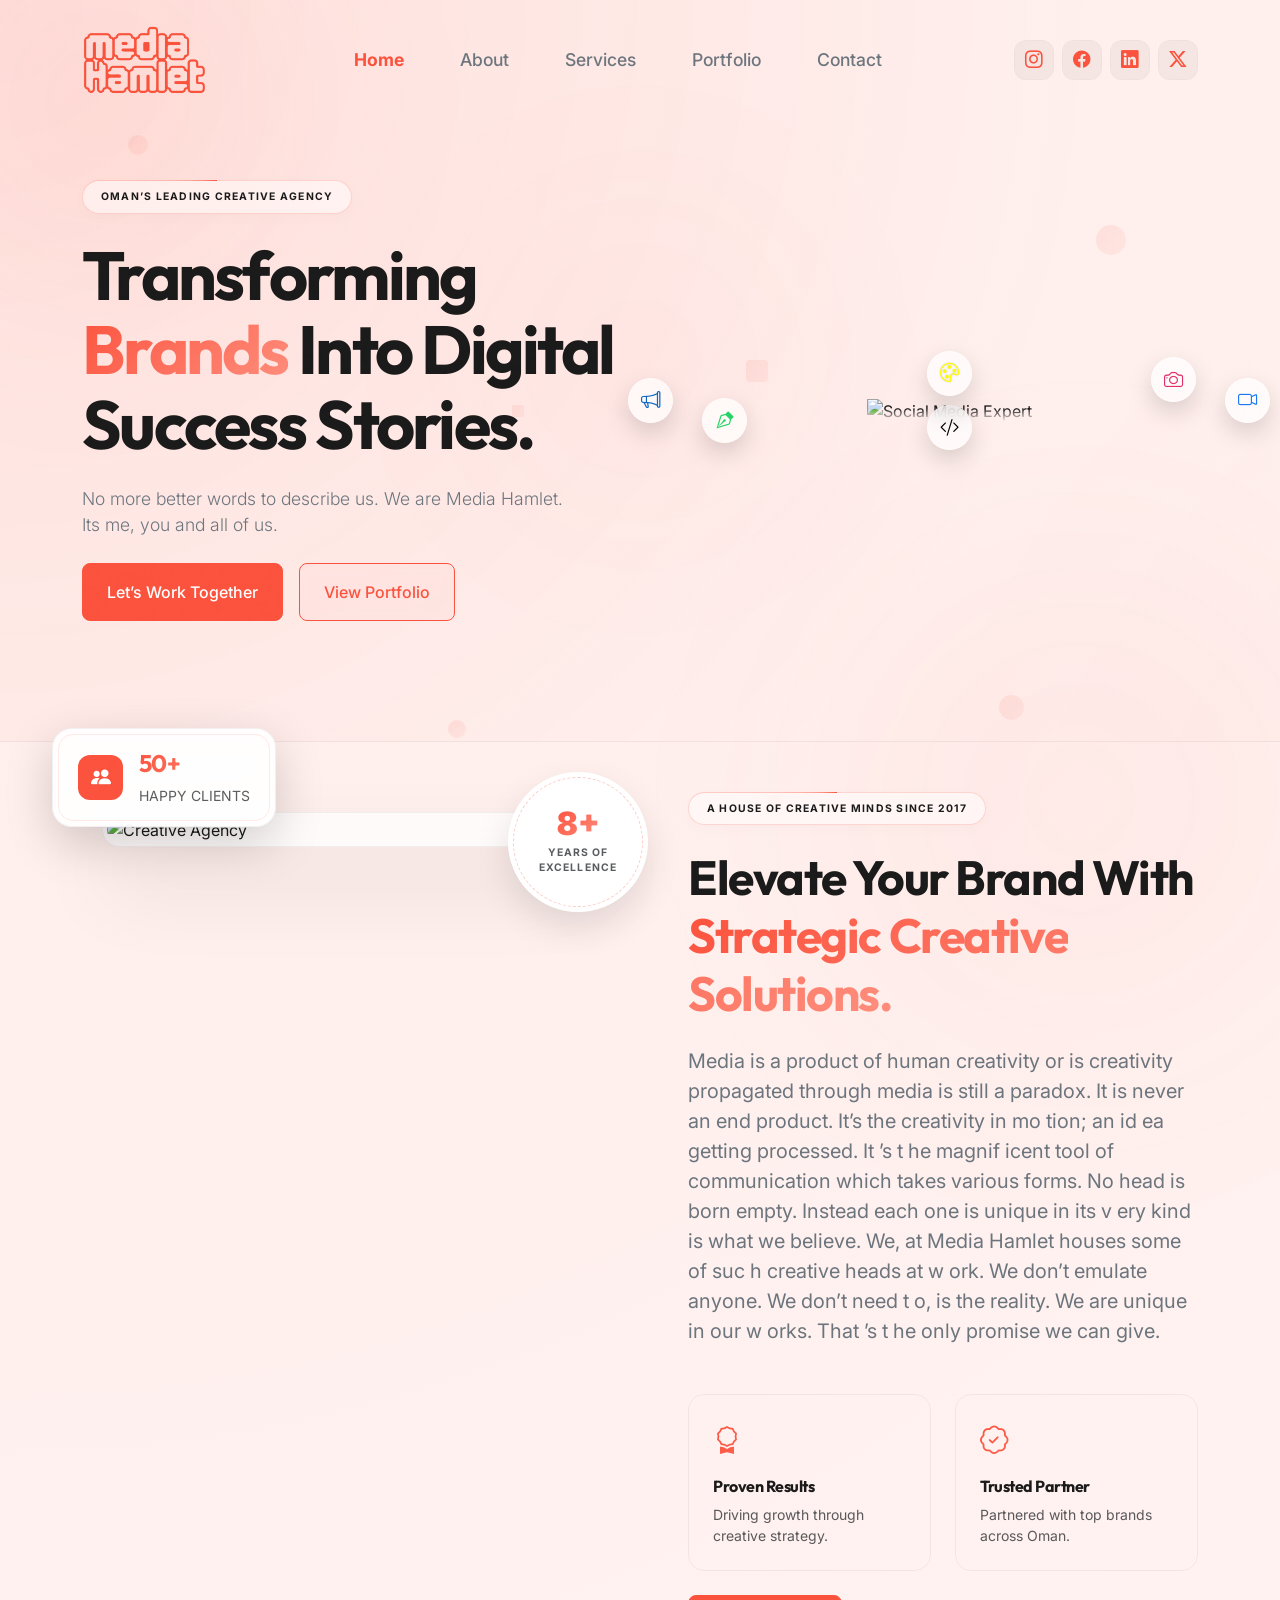
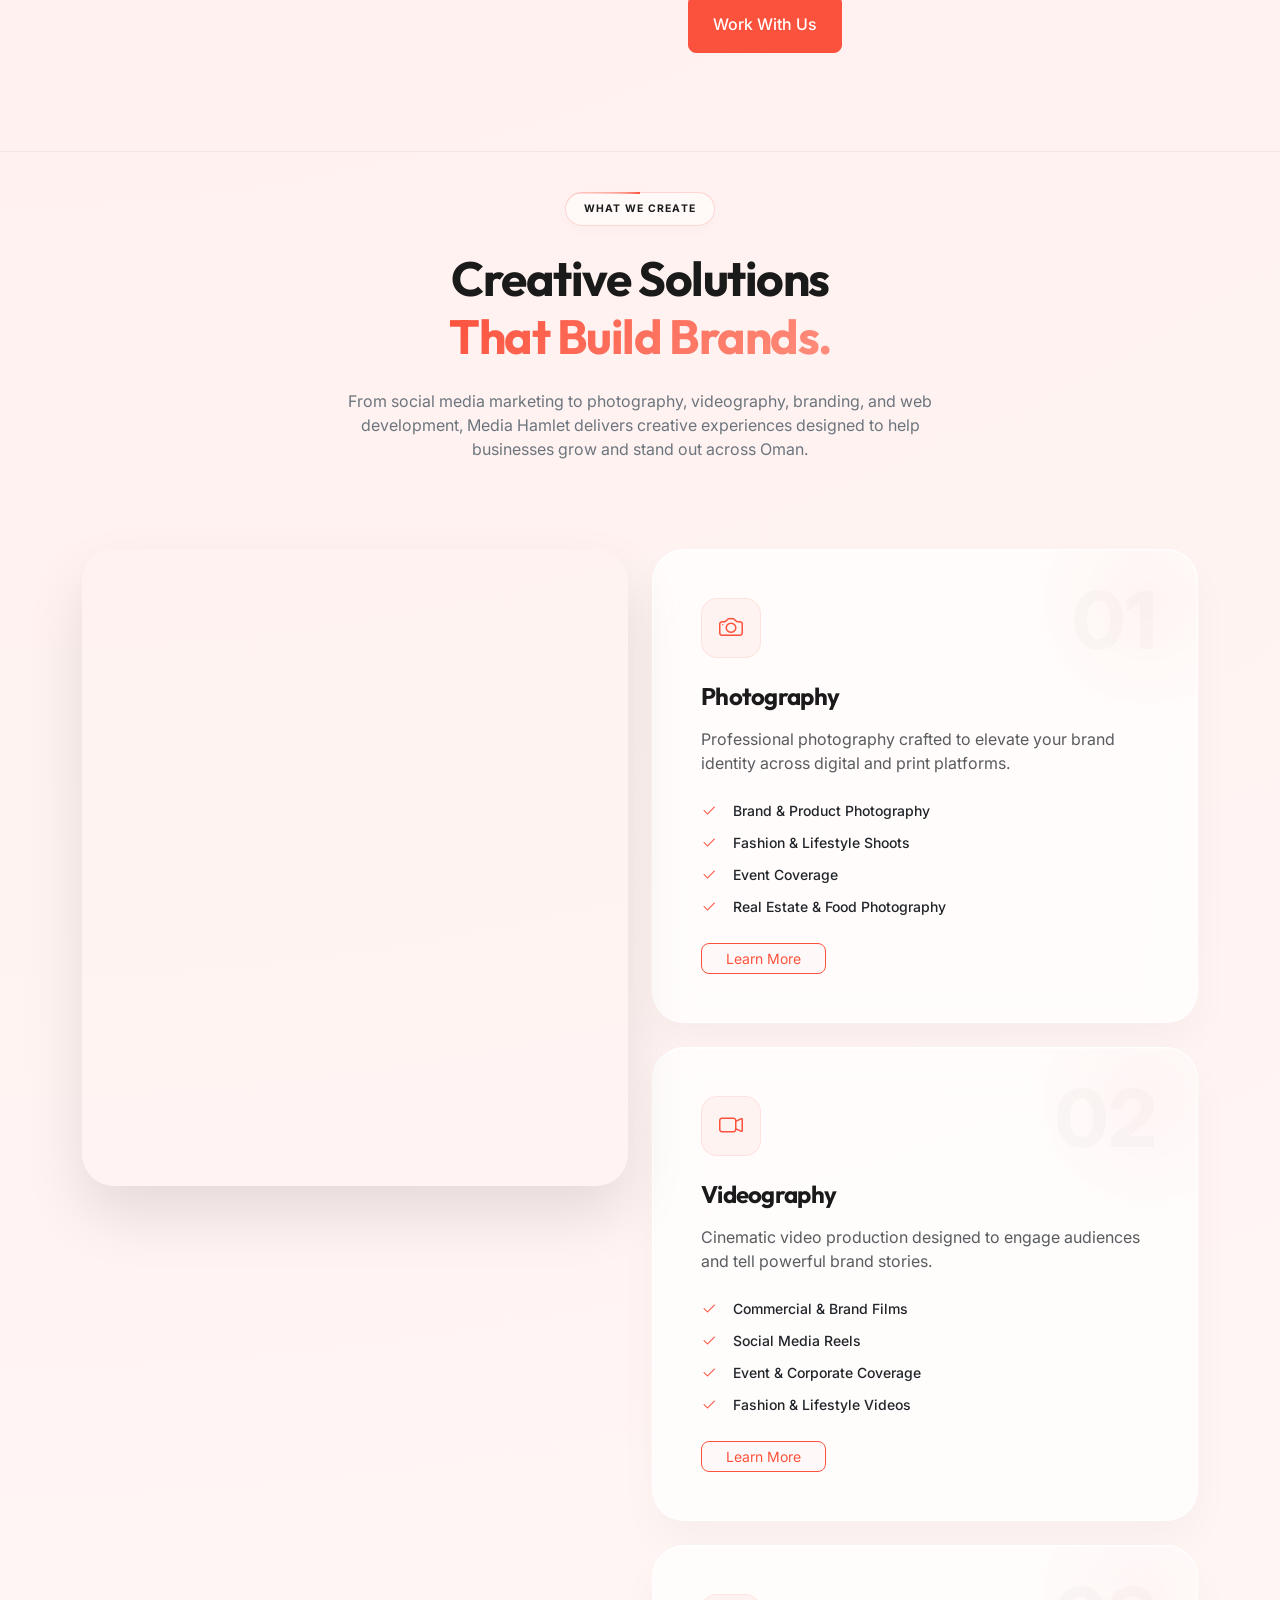
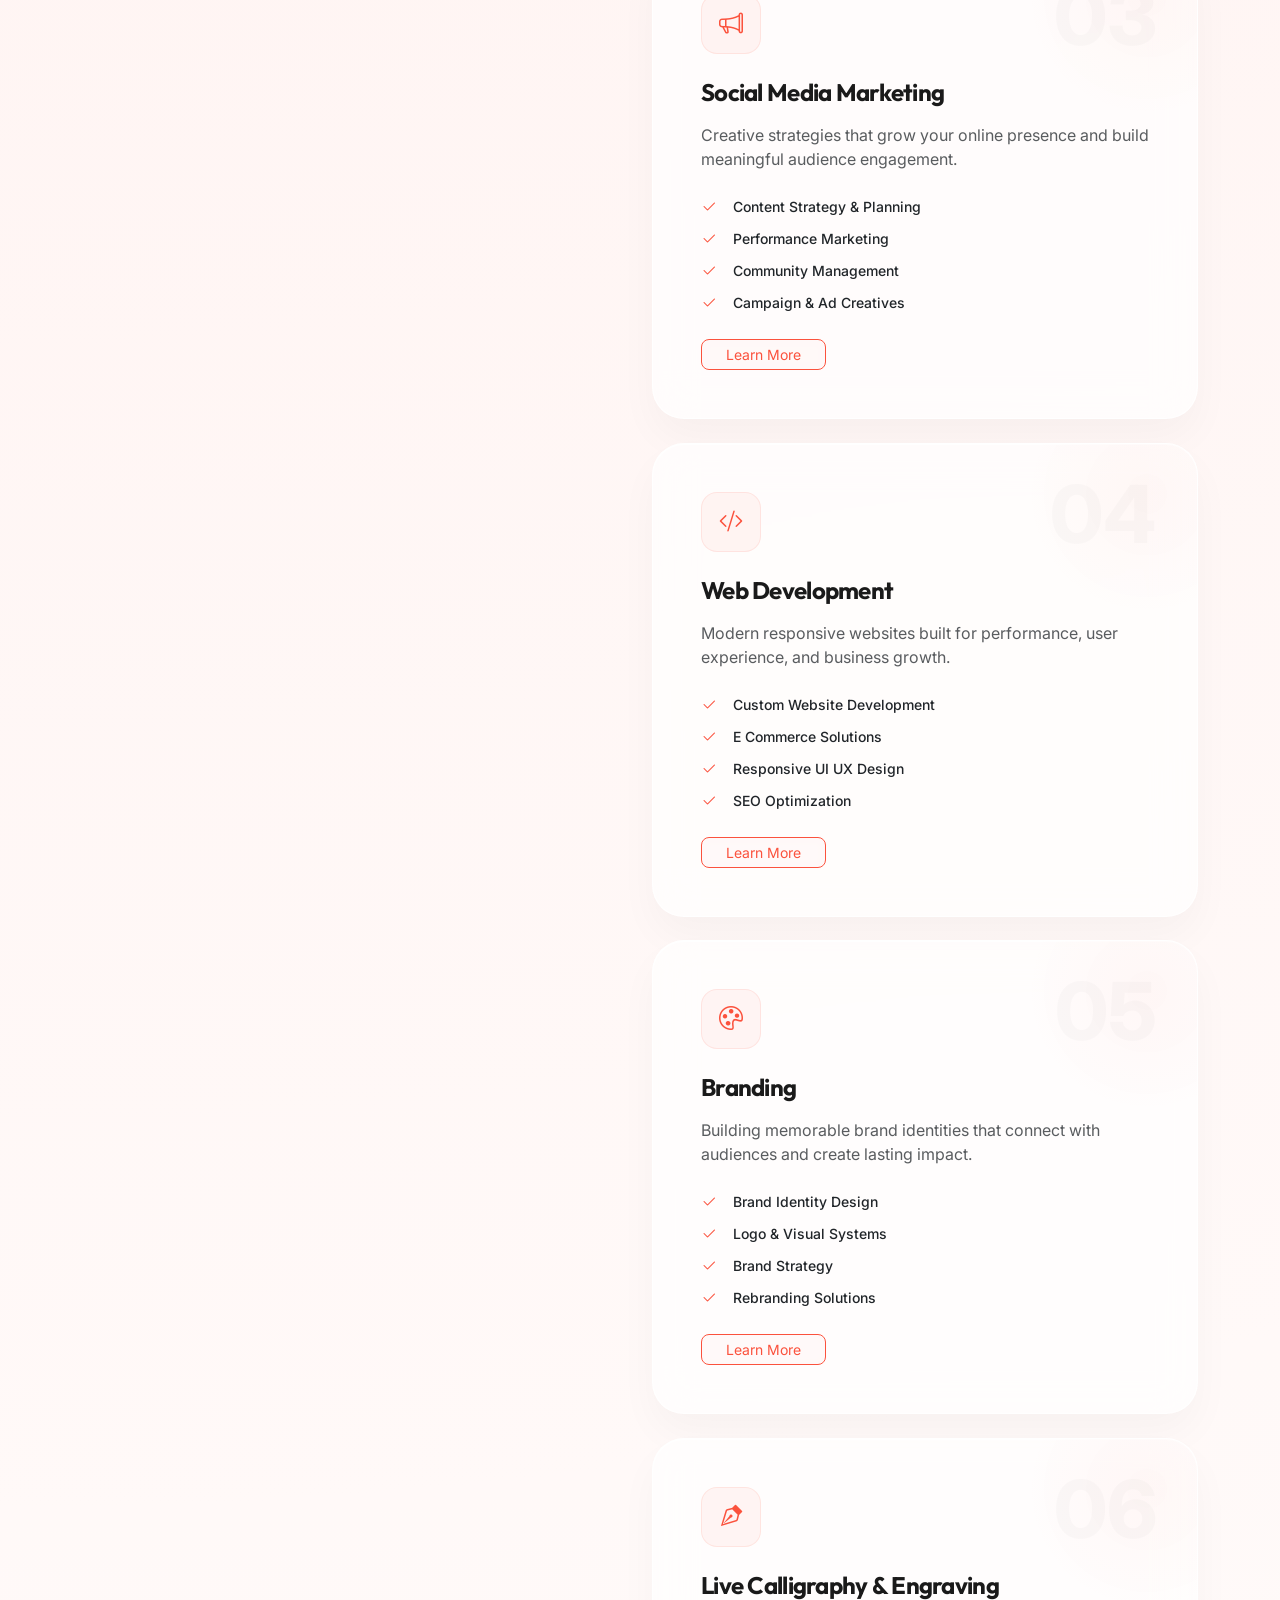
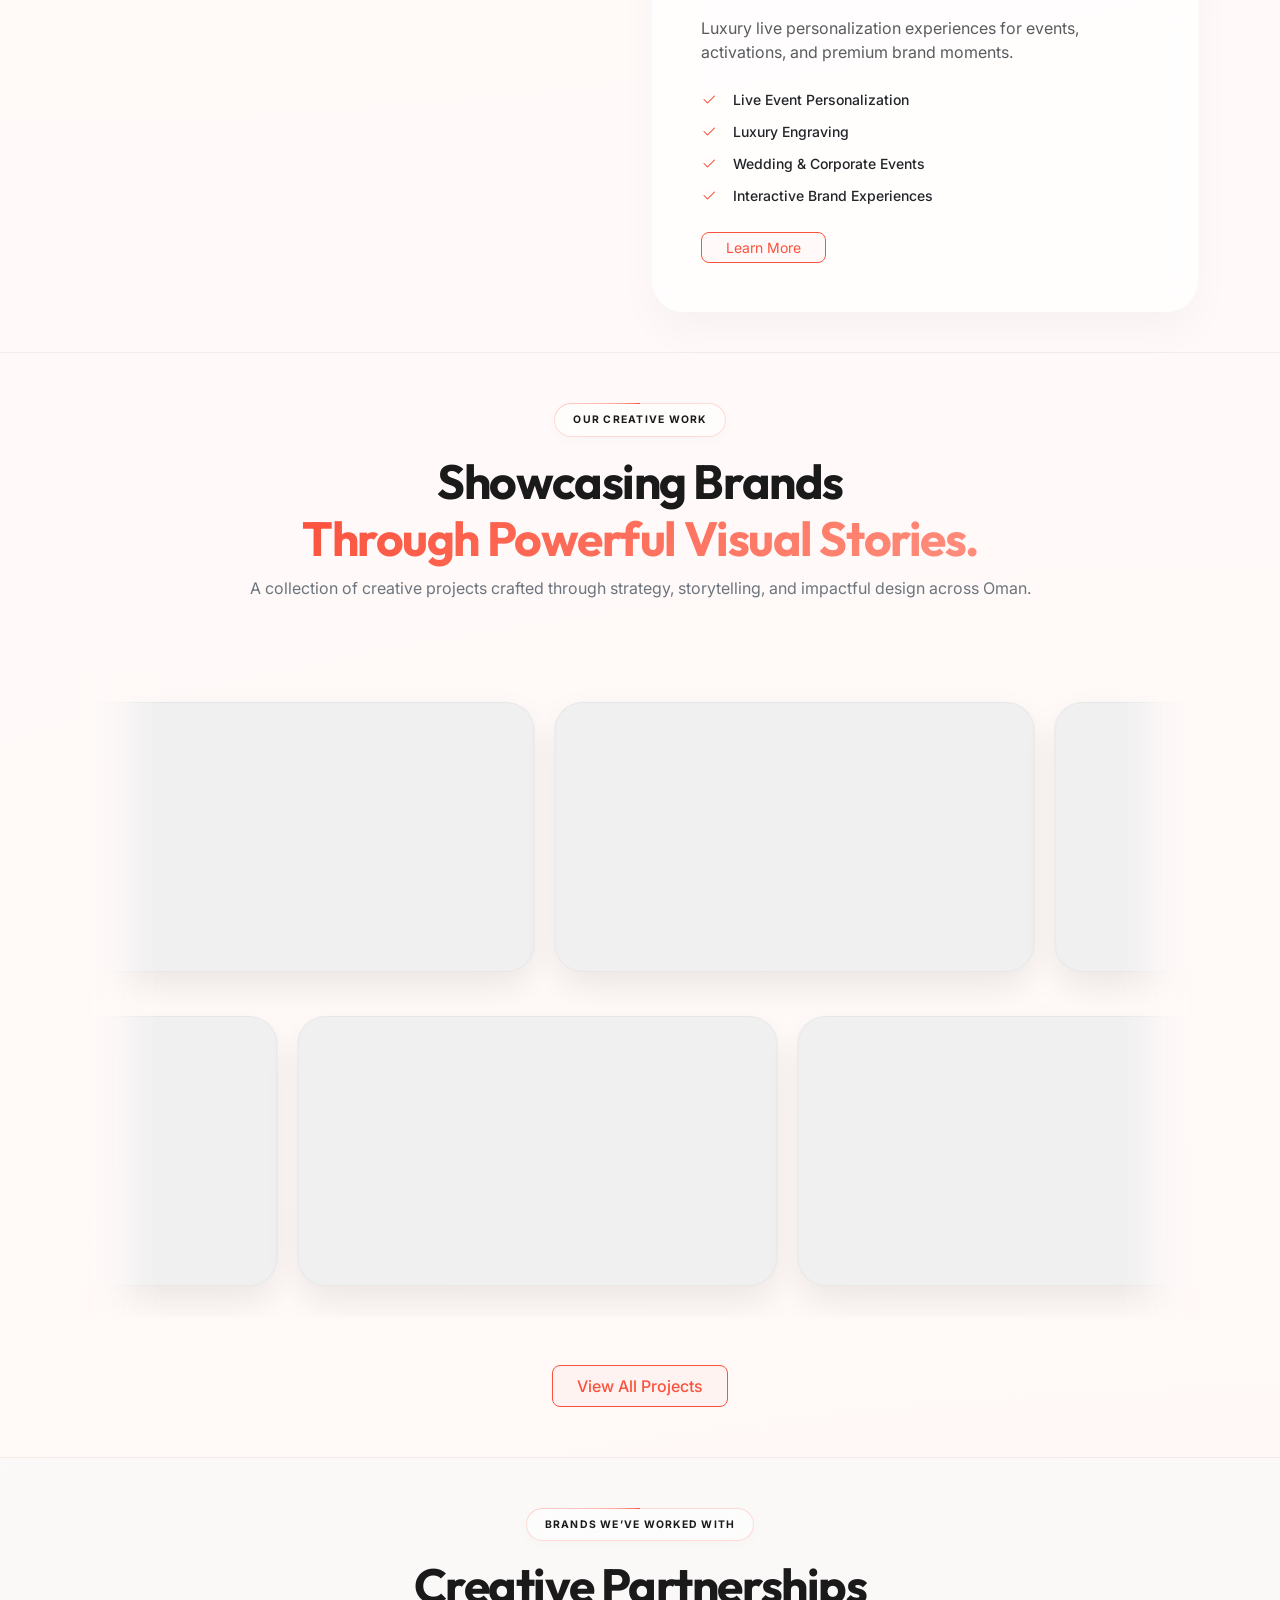
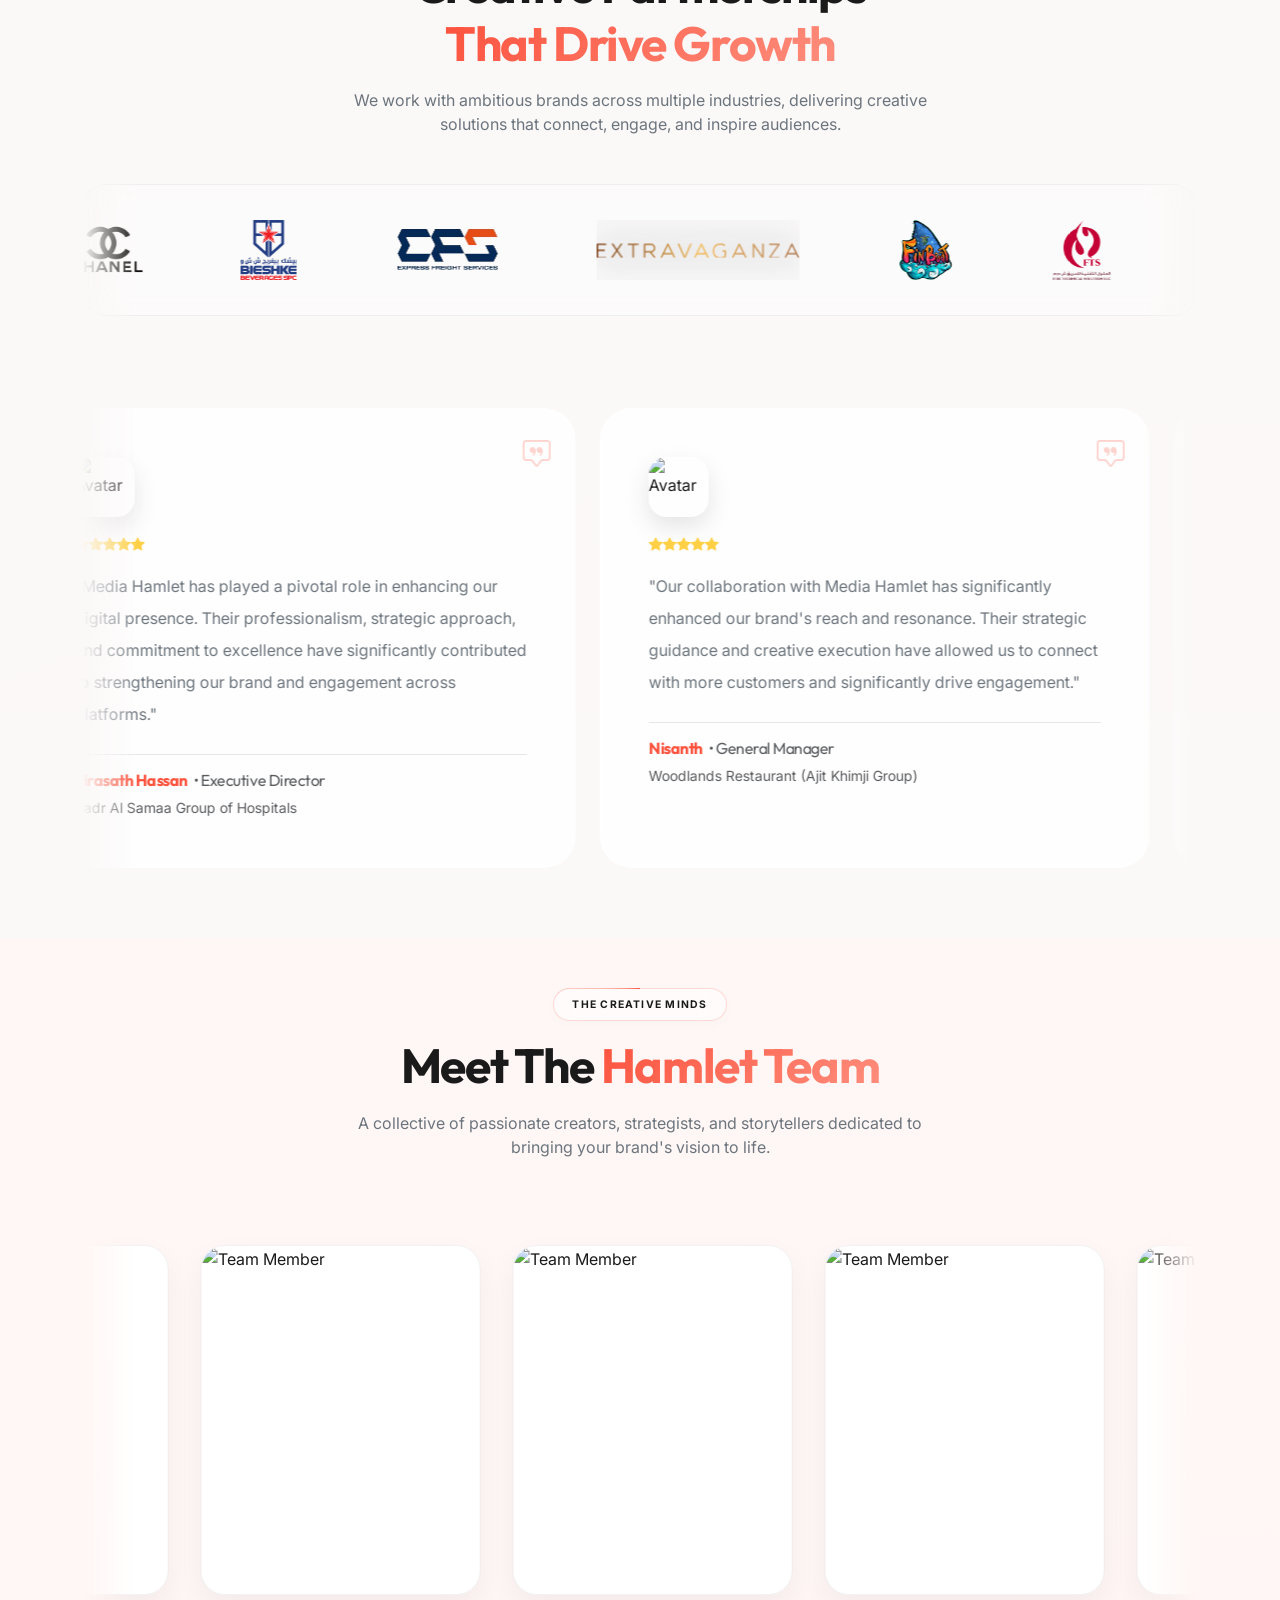
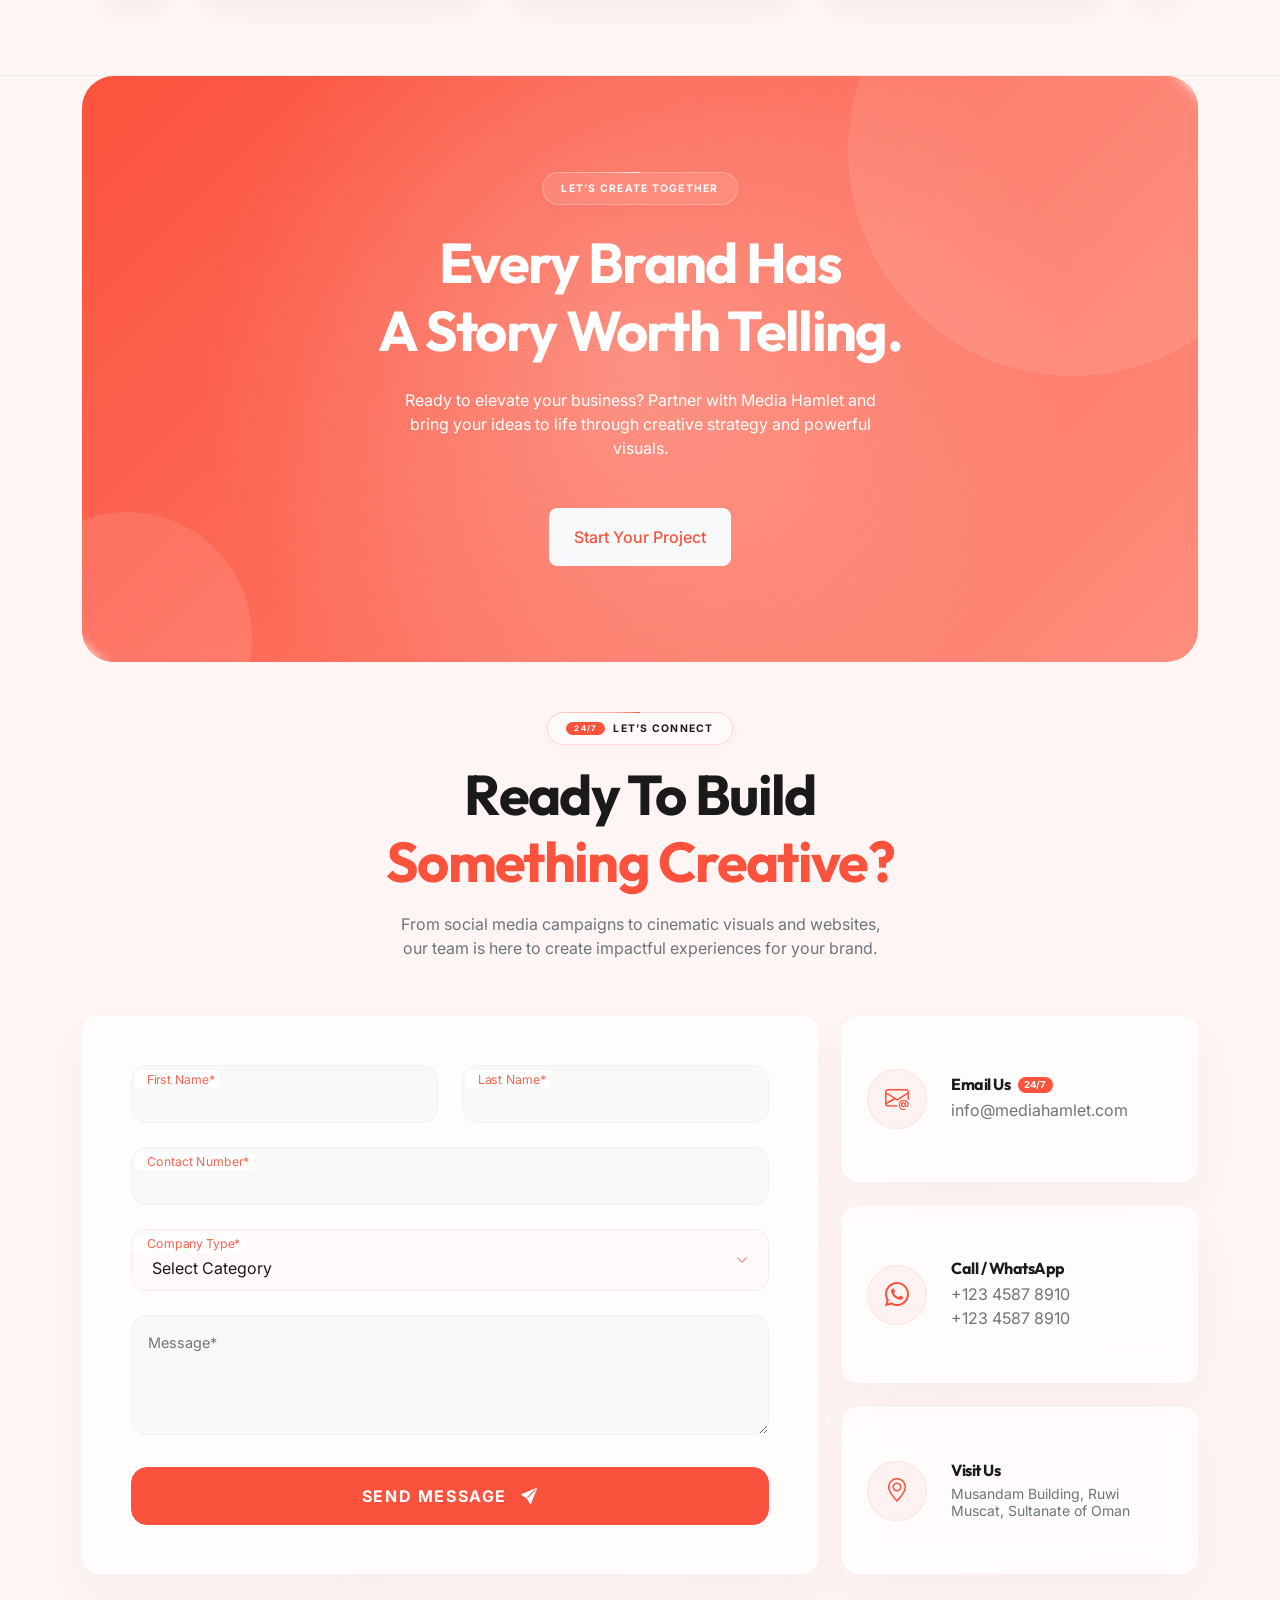
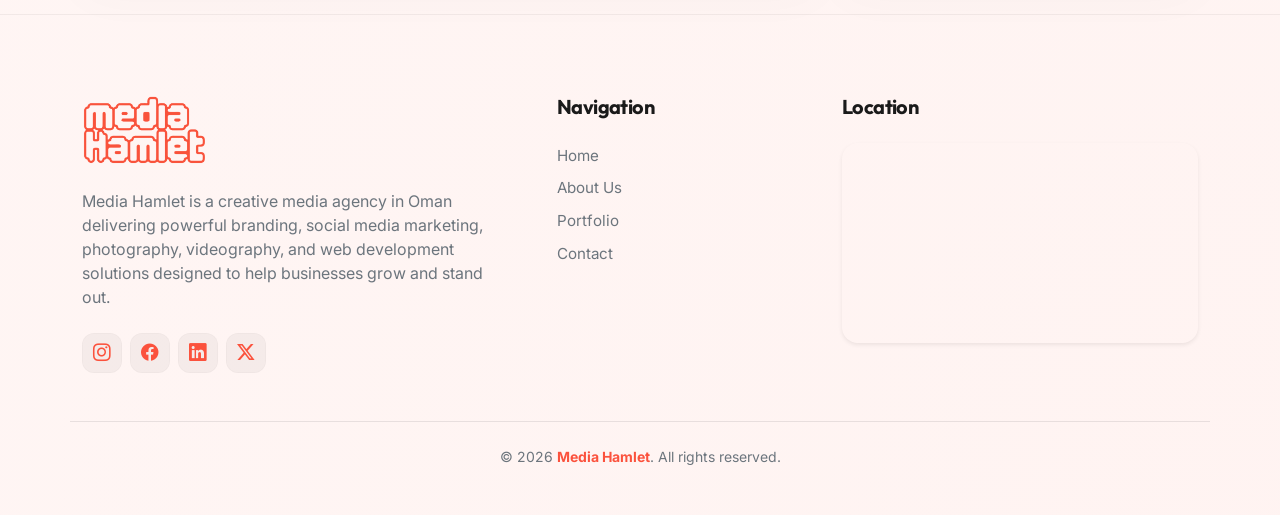
==== index.html @ 7910be94 "brand logos added" ====
<!DOCTYPE html>
<html lang="en">

<head>
    <meta charset="UTF-8">
    <meta name="viewport" content="width=device-width, initial-scale=1.0">
    <meta name="description"
        content="Media Hamlet - Oman's leading social media power house. We specialize in crafting unique social media presence for brands.">
    <title>Media Hamlet - Oman's Social Media Power House</title>

    <!-- Google Fonts -->
    <link rel="preconnect" href="https://fonts.googleapis.com">
    <link rel="preconnect" href="https://fonts.gstatic.com" crossorigin>
    <link rel="preload" href="https://fonts.googleapis.com/css2?family=Inter:wght@300;400;500;600;700&display=swap"
        as="style">
    <link rel="preload" href="https://fonts.googleapis.com/css2?family=Outfit:wght@300;400;500;600;700;800&display=swap"
        as="style">
    <link href="https://fonts.googleapis.com/css2?family=Inter:wght@300;400;500;600;700&display=swap" rel="stylesheet">
    <link href="https://fonts.googleapis.com/css2?family=Outfit:wght@300;400;500;600;700;800&display=swap"
        rel="stylesheet">

    <!-- Bootstrap CSS -->
    <link href="https://cdn.jsdelivr.net/npm/bootstrap@5.3.2/dist/css/bootstrap.min.css" rel="stylesheet">

    <!-- Bootstrap Icons -->
    <link rel="stylesheet" href="https://cdn.jsdelivr.net/npm/bootstrap-icons@1.11.1/font/bootstrap-icons.css">

    <!-- AOS Animation CSS -->
    <link href="https://unpkg.com/aos@2.3.1/dist/aos.css" rel="stylesheet">

    <!-- Custom CSS -->
    <link rel="stylesheet" href="style.css">
</head>

<body>

    <!-- Preloader -->
    <div id="loader-wrapper">
        <div class="loader-bg-elements">
            <div class="bg-shape shape-1"></div>
            <div class="bg-shape shape-2"></div>
            <div class="bg-shape shape-3"></div>
            <div class="bg-shape shape-4"></div>
        </div>
        <div class="loader-content">
            <div class="loader-logo">
                <img src="asstes/brand_logo.png" alt="Media Hamlet">
            </div>
        </div>
    </div>

    <!-- Ambient Background Glows -->
    <div class="ambient-glow glow-1"></div>
    <div class="ambient-glow glow-2"></div>
    <div class="ambient-glow glow-3"></div>
    <div class="noise-overlay"></div>

    <!-- Global Decorative Elements -->
    <div class="global-bg-elements">
        <div class="bg-shape shape-1"></div>
        <div class="bg-shape shape-2"></div>
        <div class="bg-shape shape-3"></div>
        <div class="bg-shape shape-4"></div>
        <div class="bg-shape shape-5"></div>
        <div class="bg-shape shape-6"></div>
        <div class="bg-shape shape-7"></div>
        <div class="bg-shape shape-8"></div>
    </div>

    <!-- Navigation -->
    <nav class="navbar navbar-expand-lg fixed-top custom-navbar">
        <div class="container">
            <a class="navbar-brand" href="#">
                <img src="asstes/brand_logo.png" alt="Media Hamlet Logo" class="brand-logo" id="main-logo">
            </a>
            <button class="navbar-toggler border-0 shadow-none" type="button" data-bs-toggle="collapse"
                data-bs-target="#navbarNav">
                <div class="hamburger-icon">
                    <span></span>
                    <span></span>
                    <span></span>
                </div>
            </button>
            <div class="collapse navbar-collapse" id="navbarNav">
                <ul class="navbar-nav mx-auto">
                    <li class="nav-item"><a class="nav-link active" href="#home">Home</a></li>
                    <li class="nav-item"><a class="nav-link" href="#about">About</a></li>
                    <li class="nav-item"><a class="nav-link" href="#services">Services</a></li>
                    <li class="nav-item"><a class="nav-link" href="#portfolio">Portfolio</a></li>
                    <li class="nav-item"><a class="nav-link" href="#contact">Contact</a></li>
                </ul>
                <div class="nav-action d-flex align-items-center gap-3">
                    <div class="social-icons d-flex gap-2">
                        <a href="#" class="social-icon-link"><i class="bi bi-instagram"></i></a>
                        <a href="#" class="social-icon-link"><i class="bi bi-facebook"></i></a>
                        <a href="#" class="social-icon-link"><i class="bi bi-linkedin"></i></a>
                        <a href="#" class="social-icon-link"><i class="bi bi-twitter-x"></i></a>
                    </div>
                </div>
            </div>
        </div>
    </nav>

    <!-- Hero Section -->
    <section id="home" class="hero-section position-relative overflow-hidden">
        <div class="container">
            <div class="row align-items-center">
                <div class="col-lg-6 position-relative z-1" data-aos="fade-up" data-aos-duration="1000">
                    <div class="badge-custom mb-4 d-inline-block">
                        OMAN’S LEADING CREATIVE AGENCY
                    </div>
                    <h1 class="display-3 fw-bold mb-4 hero-title" data-aos="fade-up" data-aos-delay="100">
                        Transforming<br><span class="text-gradient">Brands</span> Into
                        Digital Success Stories.
                    </h1>
                    <p class="lead text-secondary mb-4 pe-lg-5 hero-text" data-aos="fade-up" data-aos-delay="200">
                        No more better words to describe us. We are Media Hamlet.
                        Its me, you and all of us.
                    <div class="d-flex flex-wrap gap-3" data-aos="fade-up" data-aos-delay="300">
                        <a href="#contact"
                            class="btn primary-btn rounded-3 px-4 py-3 fw-medium btn-hover-effect d-inline-flex align-items-center gap-2">
                            Let’s Work Together
                        </a>
                        <a href="#portfolio"
                            class="btn btn-outline rounded-3 px-4 py-3 fw-medium d-inline-flex align-items-center gap-2">
                            View Portfolio
                        </a>
                    </div>
                </div>
                <div class="col-lg-6 position-relative mt-5 mt-lg-0" data-aos="fade-left" data-aos-duration="1200"
                    data-aos-delay="200">
                    <div class="hero-graphic-container ms-lg-5">
                        <div class="hero-image-wrapper position-relative text-center">
                            <div class="social-floating-icon icon-ig"><i class="bi bi-camera"></i></div>
                            <!-- Photography -->
                            <div class="social-floating-icon icon-fb"><i class="bi bi-camera-video"></i></div>
                            <!-- Videography -->
                            <div class="social-floating-icon icon-ln"><i class="bi bi-megaphone"></i></div>
                            <!-- Social Media Marketing -->
                            <div class="social-floating-icon icon-tk"><i class="bi bi-code-slash"></i></div>
                            <!-- Web Development -->
                            <div class="social-floating-icon icon-sc"><i class="bi bi-palette"></i></div>
                            <!-- Branding -->
                            <div class="social-floating-icon icon-wa"><i class="bi bi-vector-pen"></i></div>
                            <!-- Live Calligraphy & Engraving -->
                            <img src="asstes/hero_img.png" alt="Social Media Expert" fetchpriority="high" width="600"
                                height="500" class="img-fluid hero-person-img position-relative z-2">
                        </div>
                    </div>
                </div>
            </div>
        </div>
    </section>

    <!-- About Section -->
    <section id="about" class="section-padding position-relative">


        <div class="container">
            <div class="row gy-5">
                <div class="col-xl-6 position-relative" data-aos="fade-right" data-aos-duration="1000">
                    <div class="about-image-wrapper about-sticky-image">
                        <div class="main-image-frame p-1 rounded-5 position-relative overflow-hidden shadow-2xl">
                            <img src="https://plus.unsplash.com/premium_photo-1723507220404-923d47ad2c94?w=600&auto=format&fit=crop&q=60&ixlib=rb-4.1.0&ixid=M3wxMjA3fDB8MHxzZWFyY2h8MTN8fG1lZGlhfGVufDB8MnwwfHx8MA%3D%3D"
                                loading="lazy" decoding="async" width="600" height="500" alt="Creative Agency"
                                class="img-fluid rounded-5 w-100 h-auto">
                            <div class="image-inner-glow"></div>
                        </div>

                        <!-- Floating Stat Card -->
                        <div class="floating-stat-card shadow-lg" data-aos="fade-up" data-aos-delay="600">
                            <div class="d-flex align-items-center gap-3">
                                <div class="stat-icon bg-primary text-white">
                                    <i class="bi bi-people-fill"></i>
                                </div>
                                <div>
                                    <h4 class="number text-gradient">50+</h4>
                                    <p class="small text-muted mb-0">HAPPY CLIENTS</p>
                                </div>
                            </div>
                        </div>

                        <div class="experience-badge-modern" data-aos="zoom-in" data-aos-delay="400">
                            <div class="badge-content">
                                <span class="number text-gradient">8+</span>
                                <span class="label text-muted">Years of<br>Excellence</span>
                            </div>
                        </div>
                    </div>
                </div>
                <div class="col-xl-6 ps-xl-5" data-aos="fade-left" data-aos-duration="1000" data-aos-delay="200">
                    <div class="badge-custom mb-4">
                        A HOUSE OF CREATIVE MINDS SINCE 2017
                    </div>
                    <h2 class="display-5 fw-bold mb-4">
                        Elevate Your Brand With <br>
                        <span class="text-gradient">Strategic Creative Solutions.</span>
                    </h2>
                    <p class="text-secondary mb-5 fs-5">
                        Media is a product of human creativity or is creativity
                        propagated through media is still a paradox. It is never an end
                        product. Itʼs the creativity in mo tion; an id ea getting
                        processed. It ʼs t he magnif icent tool of communication which
                        takes various forms. No head is born empty. Instead each one
                        is unique in its v ery kind is what we believe. We, at Media
                        Hamlet houses some of suc h creative heads at w ork. We donʼt
                        emulate anyone. We donʼt need t o, is the reality. We are
                        unique in our w orks. That ʼs t he only promise we can give.

                    <div class="row g-4 mb-5">
                        <div class="col-sm-6">
                            <div class="about-feature-box p-4 rounded-4 border">
                                <i class="bi bi-award text-primary fs-3 mb-3 d-block"></i>
                                <h6 class="fw-bold">Proven Results</h6>
                                <p class="small text-muted mb-0">Driving growth through creative strategy.</p>
                            </div>
                        </div>
                        <div class="col-sm-6">
                            <div class="about-feature-box p-4 rounded-4 border">
                                <i class="bi bi-patch-check text-primary fs-3 mb-3 d-block"></i>
                                <h6 class="fw-bold">Trusted Partner</h6>
                                <p class="small text-muted mb-0">Partnered with top brands across Oman.</p>
                            </div>
                        </div>

                        <div class="d-flex align-items-center gap-4">
                            <a href="#contact"
                                class="btn primary-btn rounded-3 px-4 py-3 fw-medium btn-hover-effect">Work With Us</a>
                        </div>
                    </div>
                </div>
            </div>
    </section>

    <!-- Services Section -->
    <section id="services" class="section-padding">
        <div class="container">
            <div class="text-center mb-5 pb-4" data-aos="fade-up">
                <div class="badge-custom mb-4">
                    WHAT WE CREATE
                </div>
                <h2 class="display-5 fw-bold mb-4">
                    Creative Solutions<br>
                    <span class="text-gradient">That Build Brands.</span>
                </h2>
                <p class="text-secondary mx-auto" style="max-width: 600px;">
                    From social media marketing to photography, videography, branding, and web development, Media Hamlet
                    delivers creative experiences designed to help businesses grow and stand out across Oman.
                </p>
            </div>

            <div class="row gy-4 services-section-row">
                <div class="col-lg-6 services-left-col">
                    <div class="image-card rounded-5 overflow-hidden services-sticky-image">
                        <img src="https://images.unsplash.com/photo-1541560052-77ec1bbc09f7?w=600&auto=format&fit=crop&q=60&ixlib=rb-4.1.0&ixid=M3wxMjA3fDB8MHxzZWFyY2h8MTB8fG1lZGlhfGVufDB8MnwwfHx8MA%3D%3D"
                            loading="lazy" decoding="async" width="600" height="700" alt="Team working"
                            class="w-100 h-auto">
                        <div class="image-overlay-bottom"></div>
                    </div>
                </div>
                <div class="col-lg-6">
                    <div class="services-cards-wrapper">
                        <div class="service-card p-4 p-md-5 rounded-5 mb-4 d-flex flex-column position-relative overflow-hidden"
                            data-aos="fade-up" data-aos-delay="100">
                            <span class="service-number">01</span>
                            <div class="card-glow position-absolute top-0 end-0 rounded-circle"
                                style="width: 250px; height: 250px; background: radial-gradient(circle, rgba(251,82,61,0.08) 0%, rgba(255,255,255,0) 70%); transform: translate(30%, -30%);">
                            </div>

                            <div class="d-flex justify-content-between align-items-start mb-4 position-relative z-1">
                                <div class="icon-box rounded-4 d-flex align-items-center justify-content-center">
                                    <i class="bi bi-camera text-primary fs-4"></i>
                                </div>
                            </div>

                            <h3 class="fs-4 fw-bold mb-3 position-relative z-1">Photography</h3>
                            <p class="text-muted mb-4 position-relative z-1">
                                Professional photography crafted to elevate your brand identity across digital and print
                                platforms.
                            </p>

                            <ul class="list-unstyled space-y-2 mb-4 position-relative z-1">
                                <li class="d-flex align-items-center gap-3 mb-2 feature-item">
                                    <i class="bi bi-check2 text-primary"></i>
                                    <span class="text-dark small fw-medium">Brand & Product Photography</span>
                                </li>
                                <li class="d-flex align-items-center gap-3 mb-2 feature-item">
                                    <i class="bi bi-check2 text-primary"></i>
                                    <span class="text-dark small fw-medium">Fashion & Lifestyle Shoots</span>
                                </li>
                                <li class="d-flex align-items-center gap-3 mb-2 feature-item">
                                    <i class="bi bi-check2 text-primary"></i>
                                    <span class="text-dark small fw-medium">Event Coverage</span>
                                </li>
                                <li class="d-flex align-items-center gap-3 feature-item">
                                    <i class="bi bi-check2 text-primary"></i>
                                    <span class="text-dark small fw-medium">Real Estate & Food Photography</span>
                                </li>
                            </ul>
                            <div class="mt-auto position-relative z-1">
                                <a href="#contact" class="btn btn-outline btn-sm rounded-3 px-4">
                                    Learn More
                                </a>
                            </div>
                        </div>

                        <div class="service-card p-4 p-md-5 rounded-5 mb-4 d-flex flex-column position-relative overflow-hidden"
                            data-aos="fade-up" data-aos-delay="200">
                            <span class="service-number">02</span>
                            <div class="card-glow position-absolute top-0 end-0 rounded-circle"
                                style="width: 250px; height: 250px; background: radial-gradient(circle, rgba(251,82,61,0.08) 0%, rgba(255,255,255,0) 70%); transform: translate(30%, -30%);">
                            </div>
                            <div class="d-flex justify-content-between align-items-start mb-4 position-relative z-1">
                                <div class="icon-box rounded-4 d-flex align-items-center justify-content-center">
                                    <i class="bi bi-camera-video text-primary fs-4"></i>
                                </div>
                            </div>
                            <h3 class="fs-4 fw-bold mb-3 position-relative z-1">Videography</h3>
                            <p class="text-muted mb-4 position-relative z-1">
                                Cinematic video production designed to engage audiences and tell powerful brand stories.
                            </p>
                            <ul class="list-unstyled space-y-2 mb-4 position-relative z-1">
                                <li class="d-flex align-items-center gap-3 mb-2 feature-item">
                                    <i class="bi bi-check2 text-primary"></i>
                                    <span class="text-dark small fw-medium">Commercial & Brand Films</span>
                                </li>
                                <li class="d-flex align-items-center gap-3 mb-2 feature-item">
                                    <i class="bi bi-check2 text-primary"></i>
                                    <span class="text-dark small fw-medium">Social Media Reels</span>
                                </li>
                                <li class="d-flex align-items-center gap-3 mb-2 feature-item">
                                    <i class="bi bi-check2 text-primary"></i>
                                    <span class="text-dark small fw-medium">Event & Corporate Coverage</span>
                                </li>
                                <li class="d-flex align-items-center gap-3 feature-item">
                                    <i class="bi bi-check2 text-primary"></i>
                                    <span class="text-dark small fw-medium">Fashion & Lifestyle Videos</span>
                                </li>
                            </ul>
                            <div class="mt-auto position-relative z-1">
                                <a href="#contact" class="btn btn-outline btn-sm rounded-3 px-4">
                                    Learn More
                                </a>
                            </div>
                        </div>

                        <div class="service-card p-4 p-md-5 rounded-5 mb-4 d-flex flex-column position-relative overflow-hidden"
                            data-aos="fade-up" data-aos-delay="300">
                            <span class="service-number">03</span>
                            <div class="card-glow position-absolute top-0 end-0 rounded-circle"
                                style="width: 250px; height: 250px; background: radial-gradient(circle, rgba(251,82,61,0.08) 0%, rgba(255,255,255,0) 70%); transform: translate(30%, -30%);">
                            </div>
                            <div class="d-flex justify-content-between align-items-start mb-4 position-relative z-1">
                                <div class="icon-box rounded-4 d-flex align-items-center justify-content-center">
                                    <i class="bi bi-megaphone text-primary fs-4"></i>
                                </div>
                            </div>
                            <h3 class="fs-4 fw-bold mb-3 position-relative z-1">Social Media Marketing</h3>
                            <p class="text-muted mb-4 position-relative z-1">
                                Creative strategies that grow your online presence and build meaningful audience
                                engagement.
                            </p>
                            <ul class="list-unstyled space-y-2 mb-4 position-relative z-1">
                                <li class="d-flex align-items-center gap-3 mb-2 feature-item">
                                    <i class="bi bi-check2 text-primary"></i>
                                    <span class="text-dark small fw-medium">Content Strategy & Planning</span>
                                </li>
                                <li class="d-flex align-items-center gap-3 mb-2 feature-item">
                                    <i class="bi bi-check2 text-primary"></i>
                                    <span class="text-dark small fw-medium">Performance Marketing</span>
                                </li>
                                <li class="d-flex align-items-center gap-3 mb-2 feature-item">
                                    <i class="bi bi-check2 text-primary"></i>
                                    <span class="text-dark small fw-medium">Community Management</span>
                                </li>
                                <li class="d-flex align-items-center gap-3 feature-item">
                                    <i class="bi bi-check2 text-primary"></i>
                                    <span class="text-dark small fw-medium">Campaign & Ad Creatives</span>
                                </li>
                            </ul>
                            <div class="mt-auto position-relative z-1">
                                <a href="#contact" class="btn btn-outline btn-sm rounded-3 px-4">
                                    Learn More
                                </a>
                            </div>
                        </div>

                        <div class="service-card p-4 p-md-5 rounded-5 mb-4 d-flex flex-column position-relative overflow-hidden"
                            data-aos="fade-up" data-aos-delay="300">
                            <span class="service-number">04</span>
                            <div class="card-glow position-absolute top-0 end-0 rounded-circle"
                                style="width: 250px; height: 250px; background: radial-gradient(circle, rgba(251,82,61,0.08) 0%, rgba(255,255,255,0) 70%); transform: translate(30%, -30%);">
                            </div>
                            <div class="d-flex justify-content-between align-items-start mb-4 position-relative z-1">
                                <div class="icon-box rounded-4 d-flex align-items-center justify-content-center">
                                    <i class="bi bi-code-slash text-primary fs-4"></i>
                                </div>
                            </div>
                            <h3 class="fs-4 fw-bold mb-3 position-relative z-1">Web Development</h3>
                            <p class="text-muted mb-4 position-relative z-1">
                                Modern responsive websites built for performance, user experience, and business growth.
                            </p>
                            <ul class="list-unstyled space-y-2 mb-4 position-relative z-1">
                                <li class="d-flex align-items-center gap-3 mb-2 feature-item">
                                    <i class="bi bi-check2 text-primary"></i>
                                    <span class="text-dark small fw-medium">Custom Website Development</span>
                                </li>
                                <li class="d-flex align-items-center gap-3 mb-2 feature-item">
                                    <i class="bi bi-check2 text-primary"></i>
                                    <span class="text-dark small fw-medium">E Commerce Solutions</span>
                                </li>
                                <li class="d-flex align-items-center gap-3 mb-2 feature-item">
                                    <i class="bi bi-check2 text-primary"></i>
                                    <span class="text-dark small fw-medium">Responsive UI UX Design</span>
                                </li>
                                <li class="d-flex align-items-center gap-3 feature-item">
                                    <i class="bi bi-check2 text-primary"></i>
                                    <span class="text-dark small fw-medium">SEO Optimization</span>
                                </li>
                            </ul>
                            <div class="mt-auto position-relative z-1">
                                <a href="#contact" class="btn btn-outline btn-sm rounded-3 px-4">
                                    Learn More
                                </a>
                            </div>
                        </div>

                        <div class="service-card p-4 p-md-5 rounded-5 mb-4 d-flex flex-column position-relative overflow-hidden"
                            data-aos="fade-up" data-aos-delay="300">
                            <span class="service-number">05</span>
                            <div class="card-glow position-absolute top-0 end-0 rounded-circle"
                                style="width: 250px; height: 250px; background: radial-gradient(circle, rgba(251,82,61,0.08) 0%, rgba(255,255,255,0) 70%); transform: translate(30%, -30%);">
                            </div>
                            <div class="d-flex justify-content-between align-items-start mb-4 position-relative z-1">
                                <div class="icon-box rounded-4 d-flex align-items-center justify-content-center">
                                    <i class="bi bi-palette text-primary fs-4"></i>
                                </div>
                            </div>
                            <h3 class="fs-4 fw-bold mb-3 position-relative z-1">Branding</h3>
                            <p class="text-muted mb-4 position-relative z-1">
                                Building memorable brand identities that connect with audiences and create lasting
                                impact.
                            </p>
                            <ul class="list-unstyled space-y-2 mb-4 position-relative z-1">
                                <li class="d-flex align-items-center gap-3 mb-2 feature-item">
                                    <i class="bi bi-check2 text-primary"></i>
                                    <span class="text-dark small fw-medium">Brand Identity Design</span>
                                </li>
                                <li class="d-flex align-items-center gap-3 mb-2 feature-item">
                                    <i class="bi bi-check2 text-primary"></i>
                                    <span class="text-dark small fw-medium">Logo & Visual Systems</span>
                                </li>
                                <li class="d-flex align-items-center gap-3 mb-2 feature-item">
                                    <i class="bi bi-check2 text-primary"></i>
                                    <span class="text-dark small fw-medium">Brand Strategy</span>
                                </li>
                                <li class="d-flex align-items-center gap-3 feature-item">
                                    <i class="bi bi-check2 text-primary"></i>
                                    <span class="text-dark small fw-medium">Rebranding Solutions</span>
                                </li>
                            </ul>
                            <div class="mt-auto position-relative z-1">
                                <a href="#contact" class="btn btn-outline btn-sm rounded-3 px-4">
                                    Learn More
                                </a>
                            </div>
                        </div>

                        <div class="service-card p-4 p-md-5 rounded-5 d-flex flex-column position-relative overflow-hidden"
                            data-aos="fade-up" data-aos-delay="400">
                            <span class="service-number">06</span>
                            <div class="card-glow position-absolute top-0 end-0 rounded-circle"
                                style="width: 250px; height: 250px; background: radial-gradient(circle, rgba(251,82,61,0.08) 0%, rgba(255,255,255,0) 70%); transform: translate(30%, -30%);">
                            </div>
                            <div class="d-flex justify-content-between align-items-start mb-4 position-relative z-1">
                                <div class="icon-box rounded-4 d-flex align-items-center justify-content-center">
                                    <i class="bi bi-vector-pen text-primary fs-4"></i>
                                </div>
                            </div>
                            <h3 class="fs-4 fw-bold mb-3 position-relative z-1">Live Calligraphy & Engraving</h3>
                            <p class="text-muted mb-4 position-relative z-1">
                                Luxury live personalization experiences for events, activations, and premium brand
                                moments.
                            </p>
                            <ul class="list-unstyled space-y-2 mb-4 position-relative z-1">
                                <li class="d-flex align-items-center gap-3 mb-2 feature-item">
                                    <i class="bi bi-check2 text-primary"></i>
                                    <span class="text-dark small fw-medium">Live Event Personalization</span>
                                </li>
                                <li class="d-flex align-items-center gap-3 mb-2 feature-item">
                                    <i class="bi bi-check2 text-primary"></i>
                                    <span class="text-dark small fw-medium">Luxury Engraving</span>
                                </li>
                                <li class="d-flex align-items-center gap-3 mb-2 feature-item">
                                    <i class="bi bi-check2 text-primary"></i>
                                    <span class="text-dark small fw-medium">Wedding & Corporate Events</span>
                                </li>
                                <li class="d-flex align-items-center gap-3 feature-item">
                                    <i class="bi bi-check2 text-primary"></i>
                                    <span class="text-dark small fw-medium">Interactive Brand Experiences</span>
                                </li>
                            </ul>
                            <div class="mt-auto position-relative z-1">
                                <a href="#contact" class="btn btn-outline btn-sm rounded-3 px-4">
                                    Learn More
                                </a>
                            </div>
                        </div>
                    </div>
                </div>
            </div>
    </section>

    <!-- Portfolio Section -->
    <section id="portfolio" class="section-padding">
        <div class="container text-center mb-5 pb-2" data-aos="fade-up">
            <div class="badge-custom mb-3">
                OUR CREATIVE WORK
            </div>
            <h2 class="display-5 fw-bold mb-2">
                Showcasing Brands<br>
                <span class="text-gradient">Through Powerful Visual Stories.</span>
            </h2>
            <p class="text-secondary">
                A collection of creative projects crafted through strategy, storytelling, and impactful design across
                Oman.
            </p>
        </div>

        <div class="container">
            <div class="portfolio-infinite-container position-relative overflow-hidden" data-aos="fade-up"
                data-aos-delay="200">
                <!-- Side Fades -->
                <div class="track-fade-left"></div>
                <div class="track-fade-right"></div>

                <!-- Row 1: Slide Left -->
                <div class="portfolio-track track-left mb-4">
                    <!-- Set 1 -->
                    <div class="portfolio-item-wrapper">
                        <div class="portfolio-card"><img src="asstes/portfolio_images/p1.jpeg" loading="lazy"
                                decoding="async" width="600" height="338"></div>
                    </div>
                    <div class="portfolio-item-wrapper">
                        <div class="portfolio-card"><img src="asstes/portfolio_images/p2.jpeg" loading="lazy"
                                decoding="async" width="600" height="338"></div>
                    </div>
                    <div class="portfolio-item-wrapper">
                        <div class="portfolio-card"><img src="asstes/portfolio_images/p3.jpeg" loading="lazy"
                                decoding="async" width="600" height="338"></div>
                    </div>
                    <div class="portfolio-item-wrapper">
                        <div class="portfolio-card"><img src="asstes/portfolio_images/p4.jpeg" loading="lazy"
                                decoding="async" width="600" height="338"></div>
                    </div>
                    <div class="portfolio-item-wrapper">
                        <div class="portfolio-card"><img src="asstes/portfolio_images/p5.jpeg" loading="lazy"
                                decoding="async" width="600" height="338"></div>
                    </div>
                    <div class="portfolio-item-wrapper">
                        <div class="portfolio-card"><img src="asstes/portfolio_images/p6.jpeg" loading="lazy"
                                decoding="async" width="600" height="338"></div>
                    </div>
                    <!-- Duplicate Set 1 -->
                    <div class="portfolio-item-wrapper">
                        <div class="portfolio-card"><img src="asstes/portfolio_images/p1.jpeg" loading="lazy"
                                decoding="async" width="600" height="338"></div>
                    </div>
                    <div class="portfolio-item-wrapper">
                        <div class="portfolio-card"><img src="asstes/portfolio_images/p2.jpeg" loading="lazy"
                                decoding="async" width="600" height="338"></div>
                    </div>
                    <div class="portfolio-item-wrapper">
                        <div class="portfolio-card"><img src="asstes/portfolio_images/p3.jpeg" loading="lazy"
                                decoding="async" width="600" height="338"></div>
                    </div>
                    <div class="portfolio-item-wrapper">
                        <div class="portfolio-card"><img src="asstes/portfolio_images/p4.jpeg" loading="lazy"
                                decoding="async" width="600" height="338"></div>
                    </div>
                    <div class="portfolio-item-wrapper">
                        <div class="portfolio-card"><img src="asstes/portfolio_images/p5.jpeg" loading="lazy"
                                decoding="async" width="600" height="338"></div>
                    </div>
                    <div class="portfolio-item-wrapper">
                        <div class="portfolio-card"><img src="asstes/portfolio_images/p6.jpeg" loading="lazy"
                                decoding="async" width="600" height="338"></div>
                    </div>
                </div>

                <!-- Row 2: Slide Right -->
                <div class="portfolio-track track-right">
                    <!-- Set 2 -->
                    <div class="portfolio-item-wrapper">
                        <div class="portfolio-card"><img src="asstes/portfolio_images/p7.jpeg" loading="lazy"
                                decoding="async" width="600" height="338"></div>
                    </div>
                    <div class="portfolio-item-wrapper">
                        <div class="portfolio-card"><img src="asstes/portfolio_images/p8.jpeg" loading="lazy"
                                decoding="async" width="600" height="338"></div>
                    </div>
                    <div class="portfolio-item-wrapper">
                        <div class="portfolio-card"><img src="asstes/portfolio_images/p9.jpeg" loading="lazy"
                                decoding="async" width="600" height="338"></div>
                    </div>
                    <div class="portfolio-item-wrapper">
                        <div class="portfolio-card"><img src="asstes/portfolio_images/p10.jpeg" loading="lazy"
                                decoding="async" width="600" height="338"></div>
                    </div>
                    <div class="portfolio-item-wrapper">
                        <div class="portfolio-card"><img src="asstes/portfolio_images/p11.jpeg" loading="lazy"
                                decoding="async" width="600" height="338"></div>
                    </div>
                    <div class="portfolio-item-wrapper">
                        <div class="portfolio-card"><img src="asstes/portfolio_images/p12.jpeg" loading="lazy"
                                decoding="async" width="600" height="338"></div>
                    </div>
                    <div class="portfolio-item-wrapper">
                        <div class="portfolio-card"><img src="asstes/portfolio_images/p13.jpeg" loading="lazy"
                                decoding="async" width="600" height="338"></div>
                    </div>
                    <!-- Duplicate Set 2 -->
                    <div class="portfolio-item-wrapper">
                        <div class="portfolio-card"><img src="asstes/portfolio_images/p7.jpeg" loading="lazy"
                                decoding="async" width="600" height="338"></div>
                    </div>
                    <div class="portfolio-item-wrapper">
                        <div class="portfolio-card"><img src="asstes/portfolio_images/p8.jpeg" loading="lazy"
                                decoding="async" width="600" height="338"></div>
                    </div>
                    <div class="portfolio-item-wrapper">
                        <div class="portfolio-card"><img src="asstes/portfolio_images/p9.jpeg" loading="lazy"
                                decoding="async" width="600" height="338"></div>
                    </div>
                    <div class="portfolio-item-wrapper">
                        <div class="portfolio-card"><img src="asstes/portfolio_images/p10.jpeg" loading="lazy"
                                decoding="async" width="600" height="338"></div>
                    </div>
                    <div class="portfolio-item-wrapper">
                        <div class="portfolio-card"><img src="asstes/portfolio_images/p11.jpeg" loading="lazy"
                                decoding="async" width="600" height="338"></div>
                    </div>
                    <div class="portfolio-item-wrapper">
                        <div class="portfolio-card"><img src="asstes/portfolio_images/p12.jpeg" loading="lazy"
                                decoding="async" width="600" height="338"></div>
                    </div>
                    <div class="portfolio-item-wrapper">
                        <div class="portfolio-card"><img src="asstes/portfolio_images/p13.jpeg" loading="lazy"
                                decoding="async" width="600" height="338"></div>
                    </div>
                </div>
            </div>
        </div>
        </div>

        <div class="container text-center mt-5">
            <a href="projects.html" class="btn btn-outline rounded-3 px-4 py-2 fw-medium">View All Projects</a>
        </div>
    </section>

    <!-- Testimonials Section -->
    <section id="testimonials" class="section-padding bg-light bg-opacity-50 border-bottom-0">
        <div class="container">
            <div class="text-center mb-5 pb-4" data-aos="fade-up">
                <div class="badge-custom mb-3">
                    BRANDS WE’VE WORKED WITH
                </div>
                <h2 class="display-5 fw-bold mb-3">
                    Creative Partnerships <br><span class="text-gradient">That Drive Growth</span>
                </h2>
                <p class="text-secondary mx-auto mb-0" style="max-width: 600px;">
                    We work with ambitious brands across multiple industries, delivering creative solutions that
                    connect, engage, and inspire audiences.
                </p>

                <!-- Brand Logos Ticker -->
                <div class="logos-ticker-container mt-5" data-aos="fade-up" data-aos-delay="200">
                    <div class="logos-ticker">
                        <img src="asstes/client_logo/c1.png" alt="Brand" class="brand-logo-filter">
                        <img src="asstes/client_logo/c2.png" alt="Brand" class="brand-logo-filter">
                        <img src="asstes/client_logo/c3.png" alt="Brand" class="brand-logo-filter">
                        <img src="asstes/client_logo/c4.png" alt="Brand" class="brand-logo-filter">
                        <img src="asstes/client_logo/c5.png" alt="Brand" class="brand-logo-filter">
                        <img src="asstes/client_logo/c6.png" alt="Brand" class="brand-logo-filter">
                        <img src="asstes/client_logo/c7.png" alt="Brand" class="brand-logo-filter">
                        <img src="asstes/client_logo/c8.png" alt="Brand" class="brand-logo-filter">
                        <!-- Duplicated set for seamless infinite loop -->
                        <img src="asstes/client_logo/c9.png" alt="Brand" class="brand-logo-filter">
                        <img src="asstes/client_logo/c10.png" alt="Brand" class="brand-logo-filter">
                        <img src="asstes/client_logo/c11.png" alt="Brand" class="brand-logo-filter">
                        <img src="asstes/client_logo/c12.png" alt="Brand" class="brand-logo-filter">
                        <img src="asstes/client_logo/c13.png" alt="Brand" class="brand-logo-filter">
                        <img src="asstes/client_logo/c14.png" alt="Brand" class="brand-logo-filter">
                        <img src="asstes/client_logo/c15.png" alt="Brand" class="brand-logo-filter">
                        <img src="asstes/client_logo/c16.png" alt="Brand" class="brand-logo-filter">
                        <img src="asstes/client_logo/c17.png" alt="Brand" class="brand-logo-filter">
                        <img src="asstes/client_logo/c18.png" alt="Brand" class="brand-logo-filter">
                        <img src="asstes/client_logo/c19.png" alt="Brand" class="brand-logo-filter">
                        <img src="asstes/client_logo/c20.png" alt="Brand" class="brand-logo-filter">
                        <!-- Actual Duplicated set for seamless infinite loop -->
                        <img src="asstes/client_logo/c1.png" alt="Brand" class="brand-logo-filter">
                        <img src="asstes/client_logo/c2.png" alt="Brand" class="brand-logo-filter">
                        <img src="asstes/client_logo/c3.png" alt="Brand" class="brand-logo-filter">
                        <img src="asstes/client_logo/c4.png" alt="Brand" class="brand-logo-filter">
                        <img src="asstes/client_logo/c5.png" alt="Brand" class="brand-logo-filter">
                        <img src="asstes/client_logo/c6.png" alt="Brand" class="brand-logo-filter">
                        <img src="asstes/client_logo/c7.png" alt="Brand" class="brand-logo-filter">
                        <img src="asstes/client_logo/c8.png" alt="Brand" class="brand-logo-filter">
                        <img src="asstes/client_logo/c9.png" alt="Brand" class="brand-logo-filter">
                        <img src="asstes/client_logo/c10.png" alt="Brand" class="brand-logo-filter">
                        <img src="asstes/client_logo/c11.png" alt="Brand" class="brand-logo-filter">
                        <img src="asstes/client_logo/c12.png" alt="Brand" class="brand-logo-filter">
                        <img src="asstes/client_logo/c13.png" alt="Brand" class="brand-logo-filter">
                        <img src="asstes/client_logo/c14.png" alt="Brand" class="brand-logo-filter">
                        <img src="asstes/client_logo/c15.png" alt="Brand" class="brand-logo-filter">
                        <img src="asstes/client_logo/c16.png" alt="Brand" class="brand-logo-filter">
                        <img src="asstes/client_logo/c17.png" alt="Brand" class="brand-logo-filter">
                        <img src="asstes/client_logo/c18.png" alt="Brand" class="brand-logo-filter">
                        <img src="asstes/client_logo/c19.png" alt="Brand" class="brand-logo-filter">
                        <img src="asstes/client_logo/c20.png" alt="Brand" class="brand-logo-filter">
                    </div>
                </div>
            </div>

            <div class="testimonial-slider-wrapper" data-aos="fade-up">
                <div class="testimonial-slider-track">
                    <!-- Slide 1 -->
                    <div class="testimonial-slide">
                        <div class="testimonial-card p-4 p-lg-5 h-100 position-relative">
                            <i
                                class="bi bi-chat-square-quote position-absolute top-0 end-0 m-4 fs-3 text-primary opacity-25"></i>
                            <div class="d-flex align-items-center gap-3 mb-3">
                                <img src="https://images.unsplash.com/photo-1472099645785-5658abf4ff4e?auto=format&fit=crop&w=100&q=80"
                                    loading="lazy" decoding="async" width="60" height="60" alt="Avatar"
                                    class="testimonial-avatar">
                            </div>
                            <div class="text-warning mb-3 small opacity-75">
                                <i class="bi bi-star-fill"></i><i class="bi bi-star-fill"></i><i
                                    class="bi bi-star-fill"></i><i class="bi bi-star-fill"></i><i
                                    class="bi bi-star-fill"></i>
                            </div>
                            <p class="text-secondary mb-4 fs-6 lh-lg">
                                "Media Hamlet has played a pivotal role in enhancing our digital presence. Their
                                professionalism, strategic approach, and commitment to excellence have significantly
                                contributed to strengthening our brand and engagement across platforms."
                            </p>
                            <div class="mt-auto pt-3 border-top border-dark border-opacity-10">
                                <h6 class="fw-bold mb-1 text-primary">Firasath Hassan <span
                                        class="text-muted fw-normal ms-1">• Executive Director</span></h6>
                                <span class="text-muted small">Badr Al Samaa Group of Hospitals</span>
                            </div>
                        </div>
                    </div>
                    <!-- Slide 2 -->
                    <div class="testimonial-slide">
                        <div class="testimonial-card p-4 p-lg-5 h-100 position-relative">
                            <i
                                class="bi bi-chat-square-quote position-absolute top-0 end-0 m-4 fs-3 text-primary opacity-25"></i>
                            <div class="d-flex align-items-center gap-3 mb-3">
                                <img src="https://images.unsplash.com/photo-1500648767791-00dcc994a43e?auto=format&fit=crop&w=100&q=80"
                                    loading="lazy" decoding="async" width="60" height="60" alt="Avatar"
                                    class="testimonial-avatar">
                            </div>
                            <div class="text-warning mb-3 small opacity-75">
                                <i class="bi bi-star-fill"></i><i class="bi bi-star-fill"></i><i
                                    class="bi bi-star-fill"></i><i class="bi bi-star-fill"></i><i
                                    class="bi bi-star-fill"></i>
                            </div>
                            <p class="text-secondary mb-4 fs-6 lh-lg">
                                "Our collaboration with Media Hamlet has significantly enhanced our brand's reach and
                                resonance. Their strategic guidance and creative execution have allowed us to connect
                                with more customers and significantly drive engagement."
                            </p>
                            <div class="mt-auto pt-3 border-top border-dark border-opacity-10">
                                <h6 class="fw-bold mb-1 text-primary">Nisanth <span class="text-muted fw-normal ms-1">•
                                        General Manager</span></h6>
                                <span class="text-muted small">Woodlands Restaurant (Ajit Khimji Group)</span>
                            </div>
                        </div>
                    </div>
                    <!-- Slide 3 -->
                    <div class="testimonial-slide">
                        <div class="testimonial-card p-4 p-lg-5 h-100 position-relative">
                            <i
                                class="bi bi-chat-square-quote position-absolute top-0 end-0 m-4 fs-3 text-primary opacity-25"></i>
                            <div class="d-flex align-items-center gap-3 mb-3">
                                <img src="https://images.unsplash.com/photo-1507003211169-0a1dd7228f2d?auto=format&fit=crop&w=100&q=80"
                                    loading="lazy" decoding="async" width="60" height="60" alt="Avatar"
                                    class="testimonial-avatar">
                            </div>
                            <div class="text-warning mb-3 small opacity-75">
                                <i class="bi bi-star-fill"></i><i class="bi bi-star-fill"></i><i
                                    class="bi bi-star-fill"></i><i class="bi bi-star-fill"></i><i
                                    class="bi bi-star-fill"></i>
                            </div>
                            <p class="text-secondary mb-4 fs-6 lh-lg">
                                "Media Hamlet has been instrumental in helping MRA launch and establish a strong
                                presence in Oman. Their creativity and strategic execution have played a key role in the
                                brand's success and growth here in Oman."
                            </p>
                            <div class="mt-auto pt-3 border-top border-dark border-opacity-10">
                                <h6 class="fw-bold mb-1 text-primary">Nizar Mannil <span
                                        class="text-muted fw-normal ms-1">• Managing Director</span></h6>
                                <span class="text-muted small">MRA Group of Bakery & Restaurants</span>
                            </div>
                        </div>
                    </div>
                    <!-- Duplicate Slides for Infinite Loop -->
                    <div class="testimonial-slide">
                        <div class="testimonial-card p-4 p-lg-5 h-100 position-relative">
                            <i
                                class="bi bi-chat-square-quote position-absolute top-0 end-0 m-4 fs-3 text-primary opacity-25"></i>
                            <div class="d-flex align-items-center gap-3 mb-3">
                                <img src="https://images.unsplash.com/photo-1472099645785-5658abf4ff4e?auto=format&fit=crop&w=100&q=80"
                                    alt="Avatar" class="testimonial-avatar">
                            </div>
                            <div class="text-warning mb-3 small opacity-75">
                                <i class="bi bi-star-fill"></i><i class="bi bi-star-fill"></i><i
                                    class="bi bi-star-fill"></i><i class="bi bi-star-fill"></i><i
                                    class="bi bi-star-fill"></i>
                            </div>
                            <p class="text-secondary mb-4 fs-6 lh-lg">
                                "Media Hamlet has played a pivotal role in enhancing our digital presence. Their
                                professionalism, strategic approach, and commitment to excellence have significantly
                                contributed to strengthening our brand and engagement across platforms."
                            </p>
                            <div class="mt-auto pt-3 border-top border-dark border-opacity-10">
                                <h6 class="fw-bold mb-1 text-primary">Firasath Hassan <span
                                        class="text-muted fw-normal ms-1">• Executive Director</span></h6>
                                <span class="text-muted small">Badr Al Samaa Group of Hospitals</span>
                            </div>
                        </div>
                    </div>
                    <div class="testimonial-slide">
                        <div class="testimonial-card p-4 p-lg-5 h-100 position-relative">
                            <i
                                class="bi bi-chat-square-quote position-absolute top-0 end-0 m-4 fs-3 text-primary opacity-25"></i>
                            <div class="d-flex align-items-center gap-3 mb-3">
                                <img src="https://images.unsplash.com/photo-1500648767791-00dcc994a43e?auto=format&fit=crop&w=100&q=80"
                                    alt="Avatar" class="testimonial-avatar">
                            </div>
                            <div class="text-warning mb-3 small opacity-75">
                                <i class="bi bi-star-fill"></i><i class="bi bi-star-fill"></i><i
                                    class="bi bi-star-fill"></i><i class="bi bi-star-fill"></i><i
                                    class="bi bi-star-fill"></i>
                            </div>
                            <p class="text-secondary mb-4 fs-6 lh-lg">
                                "Our collaboration with Media Hamlet has significantly enhanced our brand's reach and
                                resonance. Their strategic guidance and creative execution have allowed us to connect
                                with more customers and significantly drive engagement."
                            </p>
                            <div class="mt-auto pt-3 border-top border-dark border-opacity-10">
                                <h6 class="fw-bold mb-1 text-primary">Nisanth <span class="text-muted fw-normal ms-1">•
                                        General Manager</span></h6>
                                <span class="text-muted small">Woodlands Restaurant (Ajit Khimji Group)</span>
                            </div>
                        </div>
                    </div>
                    <div class="testimonial-slide">
                        <div class="testimonial-card p-4 p-lg-5 h-100 position-relative">
                            <i
                                class="bi bi-chat-square-quote position-absolute top-0 end-0 m-4 fs-3 text-primary opacity-25"></i>
                            <div class="d-flex align-items-center gap-3 mb-3">
                                <img src="https://images.unsplash.com/photo-1507003211169-0a1dd7228f2d?auto=format&fit=crop&w=100&q=80"
                                    alt="Avatar" class="testimonial-avatar">
                            </div>
                            <div class="text-warning mb-3 small opacity-75">
                                <i class="bi bi-star-fill"></i><i class="bi bi-star-fill"></i><i
                                    class="bi bi-star-fill"></i><i class="bi bi-star-fill"></i><i
                                    class="bi bi-star-fill"></i>
                            </div>
                            <p class="text-secondary mb-4 fs-6 lh-lg">
                                "Media Hamlet has been instrumental in helping MRA launch and establish a strong
                                presence in Oman. Their creativity and strategic execution have played a key role in the
                                brand's success and growth here in Oman."
                            </p>
                            <div class="mt-auto pt-3 border-top border-dark border-opacity-10">
                                <h6 class="fw-bold mb-1 text-primary">Nizar Mannil <span
                                        class="text-muted fw-normal ms-1">• Managing Director</span></h6>
                                <span class="text-muted small">MRA Group of Bakery & Restaurants</span>
                            </div>
                        </div>
                    </div>
                </div>
            </div>
        </div>
    </section>

    <!-- Team Section -->
    <section id="team" class="section-padding">
        <div class="container">
            <div class="text-center mb-5 pb-2" data-aos="fade-up">
                <div class="badge-custom mb-3">
                    THE CREATIVE MINDS
                </div>
                <h2 class="display-5 fw-bold mb-3">
                    Meet The <span class="text-gradient">Hamlet Team</span>
                </h2>
                <p class="text-secondary mx-auto mb-0" style="max-width: 600px;">
                    A collective of passionate creators, strategists, and storytellers dedicated to bringing your
                    brand's vision to life.
                </p>
            </div>

            <div class="team-slider-wrapper" data-aos="fade-up" data-aos-delay="200">
                <div class="team-slider-track">
                    <!-- Team Member 1 -->
                    <div class="team-slide">
                        <div class="team-card">
                            <img src="https://images.unsplash.com/photo-1560250097-0b93528c311a?auto=format&fit=crop&w=400&q=80"
                                alt="Team Member" class="team-img">
                            <div class="team-info">
                                <div class="team-social-links">
                                    <a href="#"><i class="bi bi-instagram"></i></a>
                                    <a href="#"><i class="bi bi-linkedin"></i></a>
                                </div>
                                <h5 class="fw-bold mb-1">Ahmed Al-Raisi</h5>
                                <span class="team-role-badge">Founder & CEO</span>
                            </div>
                        </div>
                    </div>
                    <!-- Team Member 2 -->
                    <div class="team-slide">
                        <div class="team-card">
                            <img src="https://images.unsplash.com/photo-1573496359142-b8d87734a5a2?auto=format&fit=crop&w=400&q=80"
                                alt="Team Member" class="team-img">
                            <div class="team-info">
                                <div class="team-social-links">
                                    <a href="#"><i class="bi bi-instagram"></i></a>
                                    <a href="#"><i class="bi bi-linkedin"></i></a>
                                </div>
                                <h5 class="fw-bold mb-1">Sarah Jenkins</h5>
                                <span class="team-role-badge">Creative Director</span>
                            </div>
                        </div>
                    </div>
                    <!-- Team Member 3 -->
                    <div class="team-slide">
                        <div class="team-card">
                            <img src="https://images.unsplash.com/photo-1519085360753-af0119f7cbe7?auto=format&fit=crop&w=400&q=80"
                                alt="Team Member" class="team-img">
                            <div class="team-info">
                                <div class="team-social-links">
                                    <a href="#"><i class="bi bi-instagram"></i></a>
                                    <a href="#"><i class="bi bi-linkedin"></i></a>
                                </div>
                                <h5 class="fw-bold mb-1">Marcus Chen</h5>
                                <span class="team-role-badge">Lead Photographer</span>
                            </div>
                        </div>
                    </div>
                    <!-- Team Member 4 -->
                    <div class="team-slide">
                        <div class="team-card">
                            <img src="https://images.unsplash.com/photo-1580489944761-15a19d654956?auto=format&fit=crop&w=400&q=80"
                                alt="Team Member" class="team-img">
                            <div class="team-info">
                                <div class="team-social-links">
                                    <a href="#"><i class="bi bi-instagram"></i></a>
                                    <a href="#"><i class="bi bi-linkedin"></i></a>
                                </div>
                                <h5 class="fw-bold mb-1">Elena Rodriguez</h5>
                                <span class="team-role-badge">Social Media Strategist</span>
                            </div>
                        </div>
                    </div>
                    <!-- Team Member 5 -->
                    <div class="team-slide">
                        <div class="team-card">
                            <img src="https://images.unsplash.com/photo-1507003211169-0a1dd7228f2d?auto=format&fit=crop&w=400&q=80"
                                alt="Team Member" class="team-img">
                            <div class="team-info">
                                <div class="team-social-links">
                                    <a href="#"><i class="bi bi-instagram"></i></a>
                                    <a href="#"><i class="bi bi-linkedin"></i></a>
                                </div>
                                <h5 class="fw-bold mb-1">David Miller</h5>
                                <span class="team-role-badge">Senior Videographer</span>
                            </div>
                        </div>
                    </div>
                    <!-- Team Member 6 -->
                    <div class="team-slide">
                        <div class="team-card">
                            <img src="https://images.unsplash.com/photo-1539571696357-5a69c17a67c6?auto=format&fit=crop&w=400&q=80"
                                alt="Team Member" class="team-img">
                            <div class="team-info">
                                <div class="team-social-links">
                                    <a href="#"><i class="bi bi-instagram"></i></a>
                                    <a href="#"><i class="bi bi-linkedin"></i></a>
                                </div>
                                <h5 class="fw-bold mb-1">Omar Al-Said</h5>
                                <span class="team-role-badge">Web Developer</span>
                            </div>
                        </div>
                    </div>
                    <!-- Team Member 7 -->
                    <div class="team-slide">
                        <div class="team-card">
                            <img src="https://images.unsplash.com/photo-1544005313-94ddf0286df2?auto=format&fit=crop&w=400&q=80"
                                alt="Team Member" class="team-img">
                            <div class="team-info">
                                <div class="team-social-links">
                                    <a href="#"><i class="bi bi-instagram"></i></a>
                                    <a href="#"><i class="bi bi-linkedin"></i></a>
                                </div>
                                <h5 class="fw-bold mb-1">Laila Hassan</h5>
                                <span class="team-role-badge">Brand Designer</span>
                            </div>
                        </div>
                    </div>

                    <!-- Duplicate for seamless loop -->
                    <div class="team-slide">
                        <div class="team-card">
                            <img src="https://images.unsplash.com/photo-1560250097-0b93528c311a?auto=format&fit=crop&w=400&q=80"
                                class="team-img">
                            <div class="team-info">
                                <div class="team-social-links"><a href="#"><i class="bi bi-instagram"></i></a><a
                                        href="#"><i class="bi bi-linkedin"></i></a></div>
                                <h5 class="fw-bold mb-1">Ahmed Al-Raisi</h5><span class="team-role-badge">Founder &
                                    CEO</span>
                            </div>
                        </div>
                    </div>
                    <div class="team-slide">
                        <div class="team-card">
                            <img src="https://images.unsplash.com/photo-1573496359142-b8d87734a5a2?auto=format&fit=crop&w=400&q=80"
                                class="team-img">
                            <div class="team-info">
                                <div class="team-social-links"><a href="#"><i class="bi bi-instagram"></i></a><a
                                        href="#"><i class="bi bi-linkedin"></i></a></div>
                                <h5 class="fw-bold mb-1">Sarah Jenkins</h5><span class="team-role-badge">Creative
                                    Director</span>
                            </div>
                        </div>
                    </div>
                    <div class="team-slide">
                        <div class="team-card">
                            <img src="https://images.unsplash.com/photo-1519085360753-af0119f7cbe7?auto=format&fit=crop&w=400&q=80"
                                class="team-img">
                            <div class="team-info">
                                <div class="team-social-links"><a href="#"><i class="bi bi-instagram"></i></a><a
                                        href="#"><i class="bi bi-linkedin"></i></a></div>
                                <h5 class="fw-bold mb-1">Marcus Chen</h5><span class="team-role-badge">Lead
                                    Photographer</span>
                            </div>
                        </div>
                    </div>
                    <div class="team-slide">
                        <div class="team-card">
                            <img src="https://images.unsplash.com/photo-1580489944761-15a19d654956?auto=format&fit=crop&w=400&q=80"
                                class="team-img">
                            <div class="team-info">
                                <div class="team-social-links"><a href="#"><i class="bi bi-instagram"></i></a><a
                                        href="#"><i class="bi bi-linkedin"></i></a></div>
                                <h5 class="fw-bold mb-1">Elena Rodriguez</h5><span class="team-role-badge">Social Media
                                    Strategist</span>
                            </div>
                        </div>
                    </div>
                    <div class="team-slide">
                        <div class="team-card">
                            <img src="https://images.unsplash.com/photo-1507003211169-0a1dd7228f2d?auto=format&fit=crop&w=400&q=80"
                                class="team-img">
                            <div class="team-info">
                                <div class="team-social-links"><a href="#"><i class="bi bi-instagram"></i></a><a
                                        href="#"><i class="bi bi-linkedin"></i></a></div>
                                <h5 class="fw-bold mb-1">David Miller</h5><span class="team-role-badge">Senior
                                    Videographer</span>
                            </div>
                        </div>
                    </div>
                    <div class="team-slide">
                        <div class="team-card">
                            <img src="https://images.unsplash.com/photo-1539571696357-5a69c17a67c6?auto=format&fit=crop&w=400&q=80"
                                class="team-img">
                            <div class="team-info">
                                <div class="team-social-links"><a href="#"><i class="bi bi-instagram"></i></a><a
                                        href="#"><i class="bi bi-linkedin"></i></a></div>
                                <h5 class="fw-bold mb-1">Omar Al-Said</h5><span class="team-role-badge">Web
                                    Developer</span>
                            </div>
                        </div>
                    </div>
                    <div class="team-slide">
                        <div class="team-card">
                            <img src="https://images.unsplash.com/photo-1544005313-94ddf0286df2?auto=format&fit=crop&w=400&q=80"
                                class="team-img">
                            <div class="team-info">
                                <div class="team-social-links"><a href="#"><i class="bi bi-instagram"></i></a><a
                                        href="#"><i class="bi bi-linkedin"></i></a></div>
                                <h5 class="fw-bold mb-1">Laila Hassan</h5><span class="team-role-badge">Brand
                                    Designer</span>
                            </div>
                        </div>
                    </div>
                </div>
            </div>
        </div>
    </section>

    <!-- CTA Section -->
    <section class="section-padding border-bottom-0 pt-0">
        <div class="container">
            <div class="cta-banner rounded-5 position-relative overflow-hidden text-center px-4 py-5 p-md-5"
                data-aos="zoom-in" data-aos-duration="1000">
                <div class="cta-shape shape-lg"></div>
                <div class="cta-shape shape-sm"></div>
                <div class="position-absolute top-0 start-50 translate-middle-x w-100 h-100 z-0 cta-glow"></div>
                <div class="position-relative z-1 py-md-4 py-lg-5">
                    <div class="badge-custom mb-4 bg-white bg-opacity-10 border-white border-opacity-25">
                        <span class="text-white">LET’S CREATE TOGETHER</span>
                    </div>
                    <h2 class="display-4 fw-bold text-white mb-4">
                        Every Brand Has<br class="d-none d-md-block">
                        <span class="text-white">A Story Worth Telling.</span>
                    </h2>
                    <p class="text-white mx-auto mb-5" style="max-width: 500px;">
                        Ready to elevate your business? Partner with Media Hamlet and bring your ideas to life through
                        creative strategy and powerful visuals.
                    </p>
                    <a href="#contact"
                        class="btn btn-light rounded-3 px-4 py-3 fw-medium btn-hover-effect text-primary">
                        Start Your Project
                    </a>
                </div>
            </div>
        </div>
    </section>

    <!-- Contact Section -->
    <section id="contact" class="section-padding pt-0">
        <div class="container">
            <div class="text-center mb-4 pb-2" data-aos="fade-up">
                <div class="badge-custom d-inline-flex align-items-center gap-2 mb-3">
                    <span class="badge bg-primary rounded-pill small px-2">24/7</span>
                    LET’S CONNECT
                </div>
                <h2 class="display-4 fw-bold mb-3">
                    Ready To Build<br>
                    <span class="text-primary">Something Creative?</span>
                </h2>
                <p class="text-secondary mx-auto mb-4" style="max-width: 500px;">
                    From social media campaigns to cinematic visuals and websites, our team is here to create impactful
                    experiences for your brand.
                </p>
            </div>

            <div class="row gy-4">
                <div class="col-lg-8" data-aos="fade-right">
                    <div class="contact-card p-4 p-lg-5 rounded-4 h-100">
                        <form action="https://formsubmit.co/ajax/rameesc985@gmail.com" method="POST" id="contact-form"
                            novalidate>
                            <!-- FormSubmit Configuration -->
                            <input type="hidden" name="_subject" value="New Inquiry from Media Hamlet Website">
                            <input type="hidden" name="_template" value="table">
                            <div class="row g-4">
                                <div class="col-md-6 form-floating">
                                    <input type="text" name="First Name" class="form-control custom-input"
                                        id="firstName" required>
                                    <label for="firstName" class="ms-2">First Name*</label>
                                    <div class="invalid-feedback">Please enter your first name.</div>
                                </div>
                                <div class="col-md-6 form-floating">
                                    <input type="text" name="Last Name" class="form-control custom-input" id="lastName"
                                        required>
                                    <label for="lastName" class="ms-2">Last Name*</label>
                                    <div class="invalid-feedback">Please enter your last name.</div>
                                </div>
                                <div class="col-12 form-floating">
                                    <input type="tel" name="Phone" class="form-control custom-input" id="phone"
                                        required>
                                    <label for="phone" class="ms-2">Contact Number*</label>
                                    <div class="invalid-feedback">Please enter your contact number.</div>
                                </div>
                                <div class="col-12 form-floating custom-dropdown-container">
                                    <!-- Custom Dropdown for Company Type -->
                                    <div class="custom-dropdown-display custom-input" tabindex="0"
                                        data-placeholder="Select Category">Select Category</div>
                                    <ul class="custom-dropdown-options list-unstyled">
                                        <!-- Options will be dynamically populated by JavaScript -->
                                    </ul>
                                    <!-- Hidden select to hold the actual value for form submission -->
                                    <select class="form-select custom-input d-none" id="companyType" name="Company Type"
                                        required>
                                        <option value="" selected disabled>Select Category</option>
                                        <option value="Restaurant / Cafe">Restaurant / Cafe</option>
                                        <option value="Medical Centre">Medical Centre</option>
                                        <option value="Banking">Banking</option>
                                        <option value="Business">Business</option>
                                        <option value="Other">Other</option>
                                    </select>
                                    <label for="companyType" class="ms-2">Company Type*</label>
                                    <div class="invalid-feedback">Please select a category.</div>
                                </div>
                                <div class="col-12 form-floating">
                                    <textarea name="Message" class="form-control custom-input" id="message"
                                        style="height: 120px" placeholder="Type your message..." required></textarea>
                                    <label for="message" class="ms-2">Message*</label>
                                    <div class="invalid-feedback">Please enter your message.</div>
                                </div>
                                <div class="col-12 pt-2">
                                    <button type="submit"
                                        class="btn primary-btn w-100 rounded-4 py-3 fw-bold text-uppercase tracking-widest btn-hover-effect">
                                        Send Message
                                        <i class="bi bi-send-fill ms-2"></i>
                                    </button>
                                </div>
                            </div>
                        </form>
                    </div>
                </div>
                <div class="col-lg-4 d-flex flex-column gap-4" data-aos="fade-left">
                    <div class="contact-card p-4 rounded-4 flex-grow-1 d-flex align-items-center gap-4">
                        <div class="icon-box rounded-circle flex-shrink-0" style="width: 60px; height: 60px;">
                            <i class="bi bi-envelope-at fs-4"></i>
                        </div>
                        <div>
                            <div class="d-flex align-items-center gap-2 mb-1">
                                <h6 class="mb-0 fw-bold">Email Us</h6>
                                <span class="badge bg-primary rounded-pill" style="font-size: 0.6rem;">24/7</span>
                            </div>
                            <a href="#"
                                class="text-secondary text-decoration-none stretched-link">info@mediahamlet.com</a>
                        </div>
                    </div>
                    <div class="contact-card p-4 rounded-4 flex-grow-1 d-flex align-items-center gap-4">
                        <div class="icon-box rounded-circle flex-shrink-0" style="width: 60px; height: 60px;">
                            <i class="bi bi-whatsapp fs-4"></i>
                        </div>
                        <div>
                            <div class="d-flex align-items-center gap-2 mb-1">
                                <h6 class="mb-0 fw-bold">Call / WhatsApp</h6>
                            </div>
                            <div class="d-flex flex-column">
                                <a href="#" class="text-secondary text-decoration-none">+123 4587 8910</a>
                                <a href="#" class="text-secondary text-decoration-none">+123 4587 8910</a>
                            </div>
                        </div>
                    </div>
                    <div class="contact-card p-4 rounded-4 flex-grow-1 d-flex align-items-center gap-4">
                        <div class="icon-box rounded-circle flex-shrink-0" style="width: 60px; height: 60px;">
                            <i class="bi bi-geo-alt fs-4"></i>
                        </div>
                        <div>
                            <h6 class="mb-1 fw-bold">Visit Us</h6>
                            <p class="text-secondary mb-0 small lh-sm">
                                Musandam Building, Ruwi<br>
                                Muscat, Sultanate of Oman
                            </p>
                        </div>
                    </div>
                </div>
            </div>
        </div>
    </section>

    <!-- Footer -->
    <footer class="custom-footer py-5 mt-0">
        <div class="container">
            <div class="row gy-5">
                <div class="col-lg-5 col-md-12" data-aos="fade-up">
                    <img src="asstes/brand_logo.png" alt="Media Hamlet Logo" class="brand-logo mb-4">
                    <p class="text-secondary mb-4 pe-lg-5">
                        Media Hamlet is a creative media agency in Oman delivering powerful branding, social media
                        marketing, photography, videography, and web development solutions designed to help businesses
                        grow and stand out.
                    </p>
                    <div class="social-icons d-flex gap-2">
                        <a href="#" class="social-icon-link"><i class="bi bi-instagram"></i></a>
                        <a href="#" class="social-icon-link"><i class="bi bi-facebook"></i></a>
                        <a href="#" class="social-icon-link"><i class="bi bi-linkedin"></i></a>
                        <a href="#" class="social-icon-link"><i class="bi bi-twitter-x"></i></a>
                    </div>
                </div>
                <div class="col-lg-3 col-md-6" data-aos="fade-up" data-aos-delay="100">
                    <h5 class="fw-bold mb-4">Navigation</h5>
                    <ul class="list-unstyled d-flex flex-column gap-2">
                        <li><a href="#home" class="footer-link">Home</a></li>
                        <li><a href="#about" class="footer-link">About Us</a></li>
                        <li><a href="#portfolio" class="footer-link">Portfolio</a></li>
                        <li><a href="#contact" class="footer-link">Contact</a></li>
                    </ul>
                </div>
                <div class="col-lg-4 col-md-6" data-aos="fade-up" data-aos-delay="200">
                    <h5 class="fw-bold mb-4">Location</h5>
                    <div class="rounded-4 overflow-hidden shadow-sm" style="width: 100%; height: 200px;">
                        <iframe
                            src="https://www.google.com/maps/embed?pb=!1m18!1m12!1m3!1d3656.0954622820022!2d58.54855897511026!3d23.60090907877264!2m3!1f0!2f0!3f0!3m2!1i1024!2i768!4f13.1!3m3!1m2!1s0x3e91f911d15bbdff%3A0xdb22372e76573a17!2sMedia%20Hamlet%20Oman!5e0!3m2!1sen!2sin!4v1778687226779!5m2!1sen!2sin"
                            width="100%" height="100%" style="border:0;" allowfullscreen="" loading="lazy"
                            referrerpolicy="no-referrer-when-downgrade"></iframe>
                    </div>
                </div>
            </div>
            <div class="row mt-5 pt-4 border-top border-dark border-opacity-10 align-items-center">
                <div class="col-12 text-center">
                    <p class="text-secondary small mb-0">&copy; <span id="current-year"></span> <span
                            class="text-primary fw-bold">Media Hamlet</span>. All rights reserved.</p>
                </div>
            </div>
        </div>
    </footer>

    <!-- Portfolio Lightbox Overlay -->
    <div id="portfolioLightbox" class="lightbox-overlay">
        <div class="lightbox-content">
            <span class="lightbox-close"><i class="bi bi-x-lg"></i></span>
            <img class="lightbox-image" src="" alt="Portfolio Large View">
        </div>
    </div>

    <!-- Modern Success Modal -->
    <div class="modal fade success-modal" id="successModal" tabindex="-1" aria-hidden="true" data-bs-backdrop="static"
        data-bs-keyboard="false">
        <div class="modal-dialog modal-dialog-centered">
            <div class="modal-content border-0 shadow-lg">
                <div class="modal-body p-4 p-md-5 text-center position-relative">
                    <div class="success-modal-content">
                        <div class="success-icon-box">
                            <i class="bi bi-check2"></i>
                        </div>

                        <h3 class="display-6 fw-bold mb-3 text-gradient">Awesome!</h3>
                        <p class="text-secondary mb-4 px-lg-4">
                            Thank you for reaching out! We've received your inquiry and our team at <span
                                class="text-primary fw-bold">Media Hamlet</span> will get back to you shortly.
                        </p>
                    </div>

                    <div class="d-grid">
                        <button type="button"
                            class="btn primary-btn py-3 rounded-4 fw-bold text-uppercase tracking-widest btn-hover-effect"
                            data-bs-dismiss="modal">
                            Got it, Thanks!
                        </button>
                    </div>
                </div>
            </div>
        </div>
    </div>

    <!-- Bootstrap Bundle JS -->
    <script src="https://cdn.jsdelivr.net/npm/bootstrap@5.3.2/dist/js/bootstrap.bundle.min.js"></script>

    <!-- AOS Animation JS -->
    <script src="https://unpkg.com/aos@2.3.1/dist/aos.js"></script>

    <!-- Custom JS -->
    <script src="script.js"></script>
</body>

</html>
---- style.css ----
/* Modern Border Animation Property */
@property --border-angle {
    syntax: "<angle>";
    initial-value: 0deg;
    inherits: false;
}

:root {
    --primary-color: #fb523d;
    --primary-hover: #e03c27;
    --bg-main: #fffaf9;
    --card-bg: #f8f9fa;
    --text-main: #1a1a1a;
    --text-muted: #6c757d;
    --gradient-primary: linear-gradient(135deg, #fb523d 0%, #ff8e7d 100%);
    --font-primary: 'Inter', sans-serif;
    --font-title: 'Outfit', sans-serif;
    --glass-bg: rgba(255, 255, 255, 0.7);
    --glass-border: rgba(255, 255, 255, 0.8);
    --glass-shadow: 0 20px 40px rgba(0, 0, 0, 0.03);
    --ease-out-expo: cubic-bezier(0.19, 1, 0.22, 1);
    --ease-soft: cubic-bezier(0.4, 0, 0.2, 1);
}

/* Modern Custom Scrollbar */
::-webkit-scrollbar {
    width: 8px;
}

::-webkit-scrollbar-track {
    background: #ffffff;
}

::-webkit-scrollbar-thumb {
    background: var(--primary-color);
    border-radius: 100px;
    border: 2px solid #ffffff;
    transition: all 0.3s ease;
}

::-webkit-scrollbar-thumb:hover {
    background: var(--primary-hover);
}

/* Firefox Support */
* {
    scrollbar-width: thin;
    scrollbar-color: var(--primary-color) #ffffff;
}

html {
    scroll-behavior: smooth;


}

body {
    background-color: var(--bg-main);
    background-image: radial-gradient(circle at 0% 0%, rgba(251, 82, 61, 0.08) 0%, transparent 50%),
        radial-gradient(circle at 100% 100%, rgba(251, 82, 61, 0.04) 0%, transparent 50%);
    color: var(--text-main);
    font-family: var(--font-primary);
}

/* Bootstrap Color Overrides */
.text-primary {
    color: var(--primary-color) !important;
}

.bg-primary {
    background-color: var(--primary-color) !important;
}

h1,
h2,
h3,
h4,
h5,
h6 {
    font-family: var(--font-title);
    letter-spacing: -0.03em;
    font-weight: 700;
}

/* Typography Utilities */
.tracking-widest {
    letter-spacing: 0.1em;
}

.text-gradient {
    background: var(--gradient-primary);
    -webkit-background-clip: text;
    -webkit-text-fill-color: transparent;
}

.text-secondary {
    color: var(--text-muted) !important;
}

/* Grain Texture Overlay */
.noise-overlay {
    position: fixed;
    top: 0;
    left: 0;
    width: 100%;
    height: 100%;
    pointer-events: none;
    z-index: 9999;
    opacity: 0.025;
    background-image: url("data:image/svg+xml,%3Csvg viewBox='0 0 200 200' xmlns='http://www.w3.org/2000/svg'%3E%3Cfilter id='noiseFilter'%3E%3CfeTurbulence type='fractalNoise' baseFrequency='0.65' numOctaves='3' stitchTiles='stitch'/%3E%3C/filter%3E%3Crect width='100%25' height='100%25' filter='url(%23noiseFilter)'/%3E%3C/svg%3E");
    mix-blend-mode: overlay;
}

/* Performance Optimization: Disable heavy filters on mobile */
@media (max-width: 991.98px) {

    .noise-overlay,
    .ambient-glow,
    .global-bg-elements,
    .loader-bg-elements,
    .cta-shape {
        display: none !important;
    }

    /* Performance: Disable expensive effects on mobile for buttery smooth scrolling */
    .hero-section,
    .cta-banner {
        animation: none !important;
    }

    .service-card,
    .testimonial-card,
    .contact-card,
    .custom-navbar.scrolled,
    .floating-element,
    .social-floating-icon,
    .main-image-frame,
    .floating-stat-card,
    .logos-ticker-container {
        backdrop-filter: none !important;
        -webkit-backdrop-filter: none !important;
        background-color: rgba(255, 255, 255, 0.98) !important;
    }

    /* Simplify rendering for better mobile FPS */
    .service-card,
    .testimonial-card,
    .contact-card {
        box-shadow: 0 10px 30px rgba(0, 0, 0, 0.05) !important;
    }

    .logos-ticker-container {
        mask-image: linear-gradient(to right, transparent, black 5%, black 95%, transparent) !important;
        -webkit-mask-image: linear-gradient(to right, transparent, black 5%, black 95%, transparent) !important;
        padding: 25px 0 !important;
    }

    /* Re-enable mask-image for testimonial slider on small screens */
    .testimonial-slider-wrapper {
        mask-image: linear-gradient(to right, transparent, black 5%, black 95%, transparent);
        -webkit-mask-image: linear-gradient(to right, transparent, black 5%, black 95%, transparent);
    }
}

/* Ambient Glows */
.ambient-glow {
    position: fixed;
    border-radius: 50%;
    filter: blur(100px);
    z-index: -1;
    opacity: 0.5;
    pointer-events: none;
}

.glow-1 {
    width: 600px;
    height: 600px;
    background: radial-gradient(circle, rgba(251, 82, 61, 0.15) 0%, rgba(255, 255, 255, 0) 70%);
    top: -200px;
    left: -200px;
}

.glow-2 {
    width: 800px;
    height: 800px;
    background: radial-gradient(circle, rgba(251, 82, 61, 0.1) 0%, rgba(255, 255, 255, 0) 70%);
    bottom: -300px;
    right: -200px;
}

.glow-3 {
    width: 500px;
    height: 500px;
    background: radial-gradient(circle, rgba(251, 82, 61, 0.08) 0%, rgba(255, 255, 255, 0) 70%);
    top: 40%;
    left: 50%;
    transform: translate(-50%, -50%);
}

/* Navigation */
.custom-navbar {
    background: transparent;
    backdrop-filter: none;
    border-bottom: 1px solid transparent;
    padding-top: 20px;
    padding-bottom: 20px;
    transition: transform 0.6s var(--ease-out-expo), background-color 0.4s ease, padding 0.4s ease, backdrop-filter 0.4s ease;
    will-change: transform, background-color, backdrop-filter;
}

.custom-navbar.navbar-hidden {
    transform: translateY(-100%);
}

.custom-navbar.scrolled {
    padding-top: 10px;
    padding-bottom: 10px;
    background: rgba(255, 255, 255, 0.9);
    backdrop-filter: blur(15px);
    border-bottom: 1px solid rgba(0, 0, 0, 0.05);
    box-shadow: 0 4px 30px rgba(0, 0, 0, 0.05);
}

.navbar-nav .nav-link {
    color: var(--text-muted);
    font-weight: 500;
    padding: 8px 0;
    margin: 0 20px;
    transition: color 0.3s var(--ease-soft), transform 0.3s var(--ease-soft);
    font-size: 1.1rem;
    display: inline-block;
}

/* Subtle scale on hover */
.navbar-nav .nav-link:hover {
    transform: translateY(-1px);
}

@media (max-width: 1199.98px) {
    .navbar-nav .nav-link {
        margin: 0 15px;
    }
}

.navbar-nav .nav-link:hover,
.navbar-nav .nav-link.active {
    color: var(--primary-color);
    font-weight: 700;
}

.navbar-toggler {
    width: 44px;
    height: 44px;
    display: flex;
    align-items: center;
    justify-content: center;
    background: rgba(0, 0, 0, 0.03);
    border-radius: 12px;
    padding: 0;
    transition: background 0.3s ease;
    border: none;
}

.navbar-toggler:hover {
    background: rgba(0, 0, 0, 0.06);
}

.hamburger-icon {
    width: 22px;
    height: 16px;
    position: relative;
    display: inline-block;
}

.hamburger-icon span {
    position: absolute;
    left: 0;
    width: 100%;
    height: 2px;
    background-color: var(--primary-color);
    border-radius: 2px;
    transition: transform 0.4s cubic-bezier(0.68, -0.6, 0.32, 1.6), top 0.4s cubic-bezier(0.68, -0.6, 0.32, 1.6), opacity 0.3s ease, width 0.3s ease;
    will-change: transform, top, opacity;
}

.hamburger-icon span:nth-child(1) {
    top: 0;
}

.hamburger-icon span:nth-child(2) {
    top: 7px;
    width: 75%;
}

.hamburger-icon span:nth-child(3) {
    top: 14px;
}

.navbar-toggler[aria-expanded="true"] .hamburger-icon span:nth-child(1) {
    top: 7px;
    transform: rotate(45deg);
}

.navbar-toggler[aria-expanded="true"] .hamburger-icon span:nth-child(2) {
    width: 0%;
    opacity: 0;
}

.navbar-toggler[aria-expanded="true"] .hamburger-icon span:nth-child(3) {
    top: 7px;
    transform: rotate(-45deg);
}

.navbar-toggler:focus {
    box-shadow: none;
}

.brand-logo {
    height: 70px;
    object-fit: contain;
}

/* Buttons */
.primary-btn {
    background-color: var(--primary-color);
    border-color: var(--primary-color);
    color: white;
    transition: all 0.3s ease;
}

.primary-btn:hover,
.primary-btn:focus {
    background-color: var(--primary-hover);
    border-color: var(--primary-hover);
    color: white;
    box-shadow: 0 10px 30px rgba(251, 82, 61, 0.5);
    transform: translateY(-3px) scale(1.02);
}

.btn-hover-effect {
    position: relative;
    overflow: hidden;
}

.btn-hover-effect::after {
    content: '';
    position: absolute;
    top: 50%;
    left: 50%;
    width: 300px;
    height: 300px;
    background: radial-gradient(circle, rgba(255, 255, 255, 0.3) 0%, rgba(255, 255, 255, 0) 70%);
    transform: translate(-50%, -50%) scale(0);
    transition: transform 0.5s ease;
    border-radius: 50%;
}

.btn-hover-effect:hover::after {
    transform: translate(-50%, -50%) scale(1);
}

/* Utilities */
.section-padding {
    padding: 50px 0;
    border-bottom: 1px solid rgba(0, 0, 0, 0.05);
}

#contact {
    border-bottom: none;
    padding-bottom: 40px;
}

@media (max-width: 991.98px) {
    .section-padding {
        padding: 40px 0;
    }
}

.badge-custom {
    padding: 8px 18px;
    border-radius: 100px;
    border: 1px solid rgba(251, 82, 61, 0.2);
    background: rgba(255, 255, 255, 0.5);
    backdrop-filter: blur(12px);
    -webkit-backdrop-filter: blur(12px);
    font-weight: 700;
    text-transform: uppercase;
    letter-spacing: 0.12em;
    font-size: 0.65rem;
    color: var(--text-main);
    box-shadow: 0 4px 15px rgba(0, 0, 0, 0.02);
    transition: all 0.3s ease;
    display: inline-flex;
    align-items: center;
    position: relative;
    z-index: 1;
}

.badge-custom::after {
    content: '';
    position: absolute;
    inset: -1px;
    border-radius: inherit;
    padding: 1.2px;
    /* Thickness of the running line */
    background: conic-gradient(from var(--border-angle), transparent 75%, var(--primary-color) 100%);
    -webkit-mask: linear-gradient(#fff 0 0) content-box, linear-gradient(#fff 0 0);
    mask: linear-gradient(#fff 0 0) content-box, linear-gradient(#fff 0 0);
    -webkit-mask-composite: xor;
    mask-composite: exclude;
    animation: border-trace 3s linear infinite;
    pointer-events: none;
    z-index: -1;
}

/* Adjust color for white badges in CTA section */
.cta-banner .badge-custom::after {
    background: conic-gradient(from var(--border-angle), transparent 75%, #ffffff 100%);
}

@keyframes border-trace {
    to {
        --border-angle: 360deg;
    }
}

/* Hero Section */
.hero-section {
    position: relative;
    /* Enhanced gradient with secondary glow and animation support */
    background: radial-gradient(circle at 0% 0%, rgba(251, 82, 61, 0.08) 0%, transparent 50%),
        radial-gradient(circle at 100% 100%, rgba(251, 82, 61, 0.04) 0%, transparent 50%);
    background-size: 150% 150%;
    animation: heroGradientShift 12s ease-in-out infinite alternate;
    border-bottom: 1px solid rgba(0, 0, 0, 0.05);
    padding: 140px 0 80px;
}

@media (min-width: 992px) {
    .hero-section {
        padding: 180px 0 120px;
    }
}

@keyframes heroGradientShift {
    0% {
        background-position: 0% 0%;
    }

    100% {
        background-position: 100% 100%;
    }
}

/* Global Decorative Elements */
.global-bg-elements {
    position: fixed;
    top: 0;
    left: 0;
    width: 100%;
    height: 100%;
    pointer-events: none;
    z-index: -1;
}

.bg-shape {
    position: absolute;
    background: var(--gradient-primary);
    opacity: 0.1;
    animation: bgPulseFloat 8s ease-in-out infinite;
}

.shape-1 {
    width: 20px;
    height: 20px;
    border-radius: 50%;
    top: 15%;
    left: 10%;
    animation-duration: 7s;
}

.shape-2 {
    width: 15px;
    height: 15px;
    border-radius: 3px;
    top: 65%;
    left: 8%;
    animation-delay: -2s;
    animation-duration: 9s;
}

.shape-3 {
    width: 30px;
    height: 30px;
    border-radius: 50%;
    top: 25%;
    right: 12%;
    animation-delay: -4s;
}

.shape-4 {
    width: 25px;
    height: 25px;
    border-radius: 50%;
    bottom: 20%;
    right: 20%;
    animation-duration: 10s;
    animation-delay: -1s;
}

.shape-5 {
    width: 12px;
    height: 12px;
    border-radius: 2px;
    top: 45%;
    left: 40%;
    animation-delay: -5s;
}

.shape-6 {
    width: 18px;
    height: 18px;
    border-radius: 50%;
    top: 80%;
    left: 35%;
    animation-duration: 6s;
}

.shape-7 {
    width: 22px;
    height: 22px;
    border-radius: 4px;
    top: 40%;
    right: 40%;
    animation-delay: -3s;
}

.shape-8 {
    width: 15px;
    height: 15px;
    border-radius: 50%;
    bottom: 10%;
    left: 60%;
    animation-duration: 11s;
}

@keyframes bgPulseFloat {

    0%,
    100% {
        transform: translate3d(0, 0, 0) rotate(0deg) scale(1);
    }

    50% {
        transform: translate3d(15px, -15px, 0) rotate(15deg) scale(1.1);
        opacity: 0.15;
    }
}

@keyframes float-slow {
    0% {
        transform: translate3d(0, 0, 0) rotate(0deg);
    }

    50% {
        transform: translate3d(30px, -30px, 0) rotate(180deg);
    }

    100% {
        transform: translate3d(0, 0, 0) rotate(360deg);
    }
}

.hero-title {
    font-size: clamp(2.5rem, 7vw, 4.25rem);
    line-height: 1.1;
    letter-spacing: -0.04em;
    font-weight: 800;
    color: var(--text-main);
}

.hero-text {
    font-size: clamp(1rem, 1.5vw, 1.1rem);
}

.hero-graphic-container {
    position: relative;
}

.hero-floating-card {
    animation: floating 6s ease-in-out infinite;
}

@keyframes floating {
    0% {
        transform: translate3d(0, 0, 0);
    }

    50% {
        transform: translate3d(0, -20px, 0);
    }

    100% {
        transform: translate3d(0, 0, 0);
    }
}

.graphic-box {
    background: #fff;
    padding: 10px;
    box-shadow: 0 40px 80px rgba(0, 0, 0, 0.1);
    border: 1px solid rgba(0, 0, 0, 0.05);
    transform: perspective(1000px) rotateY(-10deg) rotateX(5deg);
    transition: transform 0.8s cubic-bezier(0.2, 0.8, 0.2, 1);
}

.graphic-box:hover {
    transform: perspective(1000px) rotateY(0deg) rotateX(0deg);
}

.floating-element {
    position: absolute;
    background: rgba(255, 255, 255, 0.95);
    backdrop-filter: blur(10px);
    padding: 12px 20px;
    border-radius: 16px;
    box-shadow: 0 10px 30px rgba(0, 0, 0, 0.1);
    z-index: 10;
    border: 1px solid rgba(0, 0, 0, 0.05);
}

.floating-1 {
    top: 10%;
    right: -5%;
    animation: floating 5s ease-in-out infinite;
}

.floating-2 {
    bottom: 15%;
    left: -10%;
    animation: floating 6s ease-in-out infinite 1s;
}

.hero-image-wrapper {
    padding-top: 20px;
    position: relative;
}

.hero-person-img {
    max-height: 420px;
    width: 100%;
    object-fit: contain;
    filter: drop-shadow(0 20px 50px rgba(0, 0, 0, 0.15));
    backface-visibility: hidden;
    will-change: transform;
    mask-image: linear-gradient(to bottom, black 40%, transparent 95%);
    -webkit-mask-image: linear-gradient(to bottom, black 40%, transparent 95%);
}

.social-floating-icon {
    position: absolute;
    width: 45px;
    height: 45px;
    background: rgba(255, 255, 255, 0.7);
    backdrop-filter: blur(10px);
    -webkit-backdrop-filter: blur(10px);
    border: 1px solid rgba(255, 255, 255, 0.4);
    border-radius: 50%;
    display: flex;
    align-items: center;
    justify-content: center;
    box-shadow: 0 10px 25px rgba(0, 0, 0, 0.15);
    z-index: 3;
    /* Increased z-index to appear above the hero image */
    font-size: 1.2rem;
    animation: float-around 5s ease-in-out infinite;
    margin-left: -22.5px;
    margin-top: -22.5px;
}

.icon-ig {
    top: 5%;
    left: 95%;
    color: #E1306C;
    animation-delay: 0s;
}

.icon-fb {
    top: 50%;
    left: 110%;
    color: #1877F2;
    animation-delay: 1.5s;
}

.icon-ln {
    top: 50%;
    left: -10%;
    color: #0A66C2;
    animation-delay: 3s;
}

.icon-tk {
    top: 110%;
    left: 50%;
    color: #000000;
    animation-delay: 4.5s;
}

.icon-sc {
    top: -10%;
    left: 50%;
    color: #FFFC00;
    animation-delay: 0.8s;
    text-shadow: 0 0 2px rgba(0, 0, 0, 0.2);
}

.icon-wa {
    top: 95%;
    left: 5%;
    color: #25D366;
    animation-delay: 5.2s;
}

.icon-yt {
    top: 95%;
    left: 95%;
    color: #FF0000;
    animation-delay: 2.2s;
}

.icon-tw {
    top: 5%;
    left: 5%;
    color: #000000;
    animation-delay: 3.7s;
}

@keyframes spin-slow {
    from {
        transform: rotate(0deg);
    }

    to {
        transform: rotate(360deg);
    }
}

@keyframes float-around {

    0%,
    100% {
        transform: translate3d(0, 0, 0) rotate(0deg);
    }

    50% {
        transform: translate3d(10px, -20px, 0) rotate(15deg);
    }
}

/* Outline Button Styling */
.btn-outline {
    border: 1px solid var(--primary-color);
    color: var(--primary-color);
    transition: all 0.3s ease;
    background: rgba(251, 82, 61, 0.03);
    backdrop-filter: blur(5px);
    -webkit-backdrop-filter: blur(5px);
}

.btn-outline:focus,
.btn-outline:active {
    box-shadow: none;
    outline: none;
}

.btn-outline:hover {
    background: var(--primary-color);
    color: #fff;
    transform: translateY(-2px);
    box-shadow: 0 0 20px rgba(251, 82, 61, 0.4);
}

.social-icon-link {
    width: 40px;
    height: 40px;
    display: inline-flex;
    align-items: center;
    justify-content: center;
    border-radius: 12px;
    background: rgba(0, 0, 0, 0.04);
    border: 1px solid rgba(0, 0, 0, 0.02);
    transition: all 0.4s cubic-bezier(0.175, 0.885, 0.32, 1.275);
    color: var(--primary-color);
    text-decoration: none;
    font-size: 1.1rem;
}

.social-icon-link:hover {
    background: var(--primary-color);
    color: #fff !important;
    transform: translateY(-4px) rotate(8deg);
    box-shadow: 0 12px 20px -8px rgba(251, 82, 61, 0.5);
    border-color: var(--primary-color);
}

.crop-mark {
    position: absolute;
    width: 20px;
    height: 20px;
    border-color: rgba(0, 0, 0, 0.3);
    border-style: solid;
    border-width: 0;
    z-index: 5;
}

/* Glassy Card & About Section Enhancements */
.main-image-frame {
    background: rgba(255, 255, 255, 0.7);
    backdrop-filter: blur(12px);
    -webkit-backdrop-filter: blur(12px);
    border: 1px solid rgba(0, 0, 0, 0.05);
    box-shadow: 0 40px 80px rgba(0, 0, 0, 0.1);
}

.about-image-wrapper {
    position: relative;
    padding: 20px;
}

@media (min-width: 1200px) {
    .about-sticky-image {
        position: -webkit-sticky;
        position: sticky;
        top: 120px;
        z-index: 10;
    }
}

.experience-badge-modern {
    position: absolute;
    top: -20px;
    right: -20px;
    background: white;
    padding: 5px;
    border-radius: 50%;
    box-shadow: 0 15px 35px rgba(0, 0, 0, 0.1);
    z-index: 10;
}

.badge-content {
    background: white;
    border: 1px dashed rgba(251, 82, 61, 0.3);
    width: 130px;
    height: 130px;
    border-radius: 50%;
    display: flex;
    flex-direction: column;
    align-items: center;
    justify-content: center;
    text-align: center;
}

.experience-badge-modern .number {
    font-size: 2rem;
    font-weight: 900;
    line-height: 1;
}

.experience-badge-modern .label {
    font-size: 0.65rem;
    text-transform: uppercase;
    letter-spacing: 0.1em;
    font-weight: 700;
    margin-top: 5px;
}



.floating-stat-card {
    position: absolute;
    bottom: 40px;
    left: -30px;
    background: rgba(255, 255, 255, 0.9);
    backdrop-filter: blur(10px);
    padding: 20px 25px;
    border-radius: 20px;
    border: 1px solid rgba(0, 0, 0, 0.05);
    z-index: 5;
    animation: floating 5s ease-in-out infinite;
}

.floating-stat-card::before {
    content: '';
    position: absolute;
    inset: 5px;
    border: 1px solid rgba(251, 82, 61, 0.12);
    border-radius: 15px;
    pointer-events: none;
}

.stat-icon {
    width: 45px;
    height: 45px;
    border-radius: 12px;
    display: flex;
    align-items: center;
    justify-content: center;
    font-size: 1.25rem;
}

.about-feature-box {
    background: transparent;
    transition: all 0.3s ease;
    border-color: rgba(0, 0, 0, 0.05) !important;
}

.about-feature-box:hover {
    background: white;
    border-color: rgba(251, 82, 61, 0.2) !important;
    box-shadow: 0 10px 30px rgba(0, 0, 0, 0.05);
    transform: translateY(-5px);
}

.about-feature-box i {
    background: linear-gradient(135deg, var(--primary-color), #ff8e7d);
    -webkit-background-clip: text;
    -webkit-text-fill-color: transparent;
}

.crop-mark.top-left {
    top: 10px;
    left: 10px;
    border-top-width: 1px;
    border-left-width: 1px;
}

.crop-mark.top-right {
    top: 10px;
    right: 10px;
    border-top-width: 1px;
    border-right-width: 1px;
}

.crop-mark.bottom-left {
    bottom: 10px;
    left: 10px;
    border-bottom-width: 1px;
    border-left-width: 1px;
}

.crop-mark.bottom-right {
    bottom: 10px;
    right: 10px;
    border-bottom-width: 1px;
    border-right-width: 1px;
}


/* Services & Cards */
.service-card {
    background: var(--glass-bg);
    backdrop-filter: blur(20px);
    -webkit-backdrop-filter: blur(20px);
    border: 1px solid var(--glass-border);
    box-shadow: var(--glass-shadow), inset 0 1px 0 rgba(255, 255, 255, 1);
    transition: transform 0.6s var(--ease-out-expo), box-shadow 0.6s var(--ease-out-expo), border-color 0.4s ease;
    border-radius: 32px !important;
    z-index: 1;
    backface-visibility: hidden;
    will-change: transform;
}

.service-card:hover {
    box-shadow: 0 30px 60px rgba(251, 82, 61, 0.12);
    border-color: rgba(251, 82, 61, 0.15);
}

.service-card:hover .icon-box {
    background: var(--primary-color);
    transform: scale(1.1) rotate(5deg);
    box-shadow: 0 10px 20px rgba(251, 82, 61, 0.2);
}

.service-card:hover .icon-box i {
    color: #ffffff !important;
}

.card-glow {
    transition: opacity 0.5s ease;
    opacity: 0.5;
    pointer-events: none;
}

.service-card:hover .card-glow {
    opacity: 1;
}

.icon-box {
    width: 60px;
    height: 60px;
    background: rgba(251, 82, 61, 0.05);
    border: 1px solid rgba(251, 82, 61, 0.1);
    border-radius: 16px;
    display: flex;
    align-items: center;
    justify-content: center;
    transition: all 0.4s ease;
    color: var(--primary-color);
}

.service-number {
    position: absolute;
    top: 30px;
    right: 40px;
    font-size: 5rem;
    font-weight: 800;
    color: rgba(0, 0, 0, 0.02);
    line-height: 1;
    pointer-events: none;
    transition: all 0.4s ease;
}

.service-card:hover .service-number {
    color: rgba(251, 82, 61, 0.06);
    transform: translateY(-5px);
}



.image-card {
    transition: transform 0.5s ease;
}

.image-card:hover img {
    transform: scale(1.05);
}

.image-card img {
    transition: transform 0.7s ease;
}

/* Services Section Specific Styles */
.services-section-row {
    display: flex;
    align-items: stretch;
    position: relative;
}

.services-left-col {
    position: relative;
}

.services-sticky-image {
    width: 100%;
    height: auto;
    overflow: hidden;
    position: -webkit-sticky;
    position: sticky;
    top: 120px;
    z-index: 10;
    box-shadow: 0 30px 60px rgba(0, 0, 0, 0.1);
    transition: transform 0.6s cubic-bezier(0.2, 0.8, 0.2, 1);
    display: flex;
    align-items: center;
}

.services-sticky-image:hover {
    transform: scale(1.02);
}

.services-sticky-image img {
    height: auto !important;
    width: 100%;
    transform: scale(1.1);
    transition: transform 1.2s cubic-bezier(0.2, 0.8, 0.2, 1);
}

.services-sticky-image:hover img {
    transform: scale(1);
}

.services-cards-wrapper {
    max-height: none;
    /* Allow natural scrolling */
    overflow-y: visible;
    scroll-behavior: smooth;
    padding: 0;
    scrollbar-width: none;
    /* Firefox */
    -ms-overflow-style: none;
    /* IE and Edge */
}

#services {
    padding: 30px 0;
}

@media (min-width: 992px) {
    #services {
        padding: 40px 0;
    }
}

.services-cards-wrapper::-webkit-scrollbar {
    display: none;
    /* Chrome, Safari and Opera */
}

/* Responsive adjustments for services section */
@media (max-width: 1024px) {
    .services-left-col {
        position: relative;
        top: auto;
    }

    .services-sticky-image {
        height: auto;
        position: relative;
        top: auto;
    }

    .services-sticky-image img {
        transform: scale(1);
        /* Reset scale for mobile to prevent unwanted zoom */
        object-fit: cover;
        /* Ensure image covers the container while maintaining aspect ratio */
        object-position: center;
        /* Center the image within its container */
        transition: none;
        /* Disable transition on mobile for immediate effect */
    }

    .services-cards-wrapper {
        max-height: none;
        /* Disable max-height and overflow on smaller screens */
        overflow-y: visible;
        padding-right: 0;
    }

    .services-section-row {
        display: flex;
        flex-direction: column;
    }

    .services-section-row>.col-lg-6 {
        width: 100%;
    }
}

/* Service Feature List Item */
.feature-item {
    transition: transform 0.3s ease;
}

.service-card:hover .feature-item {
    transform: translateX(5px);
}

.learn-more-link {
    font-size: 0.85rem;
    letter-spacing: 0.05em;
    transition: gap 0.3s ease;
}

.service-card:hover .learn-more-link {
    gap: 12px !important;
}

.image-overlay {
    position: absolute;
    bottom: 0;
    left: 0;
    width: 100%;
    height: 40%;
    background: linear-gradient(to top, rgba(255, 255, 255, 0.8) 0%, transparent 100%);
    pointer-events: none;
}

/* Portfolio */
.portfolio-infinite-container {
    padding: 20px 0;
    position: relative;
}

.track-fade-left,
.track-fade-right {
    position: absolute;
    top: 0;
    bottom: 0;
    width: 80px;
    z-index: 10;
    pointer-events: none;
}

@media (max-width: 767.98px) {

    .track-fade-left,
    .track-fade-right {
        width: 30px;
    }
}

.track-fade-left {
    left: 0;
    background: linear-gradient(to right, var(--bg-main) 0%, transparent 100%);
}

.track-fade-right {
    right: 0;
    background: linear-gradient(to left, var(--bg-main) 0%, transparent 100%);
}

.portfolio-track {
    display: flex;
    gap: 0.75rem;
    width: max-content;
    padding: 10px 0;
}



.portfolio-item-wrapper {
    width: 350px;
    flex-shrink: 0;
}

.track-left {
    animation: scroll-left 25s linear infinite;
}

.track-right {
    animation: scroll-right 25s linear infinite;
}

@keyframes scroll-left {
    to {
        transform: translate3d(calc(-50% - 0.375rem), 0, 0);
    }
}

@keyframes scroll-right {
    from {
        transform: translate3d(calc(-50% - 0.375rem), 0, 0);
    }

    to {
        transform: translate3d(0, 0, 0);
    }
}

.portfolio-card {
    position: relative;
    border-radius: 24px;
    overflow: hidden;
    aspect-ratio: 16/9;
    cursor: pointer;
    background: #f0f0f0;
    border: 1px solid rgba(0, 0, 0, 0.05);
}

.portfolio-card img {
    width: 100%;
    height: 100%;
    object-fit: cover;
    backface-visibility: hidden;
    transition: transform 0.8s cubic-bezier(0.2, 0.8, 0.2, 1);
}

.portfolio-overlay {
    position: absolute;
    inset: 0;
    background: linear-gradient(to top,
            rgba(0, 0, 0, 0.9) 0%,
            rgba(0, 0, 0, 0.4) 50%,
            transparent 100%);
    display: flex;
    flex-direction: column;
    justify-content: flex-end;
    padding: 30px;
    opacity: 0;
    /* Start hidden */
    visibility: hidden;
    /* Control visibility for smooth transition */
    transition: all 0.5s ease;
    /* Smooth transition for all properties */
    transform: translateY(10px);
}

.portfolio-card:hover img {
    transform: scale(1.1) rotate(2deg);
}

.portfolio-details h4 {
    color: white;
    font-weight: 700;
    margin-bottom: 5px;
    transform: translateY(20px);
    /* Start below */
    transition: transform 0.5s ease 0.1s;
    /* Animate with delay */
}

/* On hover, show the overlay and animate its content */
.portfolio-card:hover .portfolio-overlay {
    opacity: 1;
    visibility: visible;
    transform: translateY(0);
}

.portfolio-card:hover .portfolio-details h4,
.portfolio-card:hover .portfolio-details .category {
    transform: translateY(0);
}

.portfolio-details .category {
    color: var(--primary-color);
    font-size: 0.75rem;
    font-weight: 800;
    text-transform: uppercase;
    letter-spacing: 0.1em;
    transform: translateY(20px);
    transition: transform 0.5s ease;
}

/* Spacing Helpers */
.space-y-3>*+* {
    margin-top: 1rem;
}

.space-y-4>*+* {
    margin-top: 1.5rem;
}

/* Check Icon */
.check-icon {
    width: 24px;
    height: 24px;
}

/* Testimonials */
.testimonial-card {
    background: rgba(255, 255, 255, 0.8);
    backdrop-filter: blur(15px);
    -webkit-backdrop-filter: blur(15px);
    border: 1px solid rgba(255, 255, 255, 0.6);
    transition: all 0.5s cubic-bezier(0.2, 0.8, 0.2, 1);
    border-radius: 32px !important;
}

.testimonial-card:hover {
    transform: translateY(-12px);
    background: #ffffff;
    box-shadow: 0 40px 80px rgba(251, 82, 61, 0.1);
    border-color: rgba(251, 82, 61, 0.15);
}

.testimonial-avatar {
    width: 60px;
    height: 60px;
    border-radius: 18px;
    object-fit: cover;
    box-shadow: 0 10px 25px rgba(0, 0, 0, 0.1);
}

/* Testimonial Slider */
.testimonial-slider-wrapper {
    position: relative;
    overflow: hidden;
    padding: 20px 0;
    /* Some vertical padding */
    /* Optional: Add a glassy background to the wrapper if desired */
    /* background: rgba(255, 255, 255, 0.4); */
    /* border: 1px solid rgba(0, 0, 0, 0.05); */
    border-radius: 24px;
    /* backdrop-filter: blur(10px); */
    /* -webkit-backdrop-filter: blur(10px); */
    mask-image: linear-gradient(to right, transparent, black 5%, black 95%, transparent);
    -webkit-mask-image: linear-gradient(to right, transparent, black 5%, black 95%, transparent);
}

.testimonial-slider-track {
    display: flex;
    gap: 1.5rem;
    width: max-content;
    /* Allows the track to be wider than its parent */
    animation: testimonial-slide 40s linear infinite;
}



.testimonial-slide {
    flex-shrink: 0;
    width: 630px;
    /* Base width for large screens */
}

@media (max-width: 1399.98px) {
    .testimonial-slide {
        width: 550px;
    }
}

@media (max-width: 1199.98px) {
    .testimonial-slide {
        width: 450px;
    }
}

@media (max-width: 991.98px) {
    .testimonial-slide {
        width: 400px;
    }
}

@media (max-width: 767.98px) {
    .testimonial-slide {
        width: 85vw;
        /* Single card view on mobile */
    }

    .testimonial-card {
        padding: 1.5rem !important;
    }

    .testimonial-card p {
        font-size: 0.95rem !important;
        line-height: 1.6 !important;
        margin-bottom: 1.25rem !important;
    }

    .testimonial-card .bi-chat-square-quote {
        font-size: 1.5rem !important;
        margin: 1rem !important;
    }

    .testimonial-card h6 {
        font-size: 0.9rem;
    }

    .testimonial-avatar {
        width: 50px;
        height: 50px;
    }
}

@keyframes testimonial-slide {
    0% {
        transform: translate3d(0, 0, 0);
    }

    100% {
        transform: translate3d(calc(-50% - 0.75rem), 0, 0);
    }
}

/* Brands Logo Ticker */
.logos-ticker-container {
    position: relative;
    overflow: hidden;
    padding: 35px 0;
    background: rgba(255, 255, 255, 0.4);
    border: 1px solid rgba(0, 0, 0, 0.05);
    border-radius: 24px;
    backdrop-filter: blur(10px);
    -webkit-backdrop-filter: blur(10px);
    mask-image: linear-gradient(to right, transparent, black 5%, black 95%, transparent);
    -webkit-mask-image: linear-gradient(to right, transparent, black 5%, black 95%, transparent);
}

.logos-ticker {
    display: flex;
    align-items: center;
    width: max-content;
    animation: ticker-slide 30s linear infinite;
    will-change: transform;
}

@keyframes ticker-slide {
    from {
        transform: translate3d(0, 0, 0);
    }

    to {
        transform: translate3d(-50%, 0, 0);
    }
}



.brand-logo-filter {
    height: 60px;
    width: auto;
    object-fit: contain;
    margin-right: 6rem;
    /* Adjusted spacing for the new size */
}

@media (max-width: 991.98px) {
    .brand-logo-filter {
        height: 55px;
        margin-right: 4.5rem;
    }
}

@media (max-width: 575.98px) {
    .brand-logo-filter {
        height: 40px;
        margin-right: 2.5rem;
    }
}

/* CTA Banner */
.cta-banner {
    background: linear-gradient(135deg, #fb523d 0%, #ff8e7d 50%, #fb523d 100%);
    background-size: 200% 200%;
    animation: cta-gradient-shift 8s ease infinite;
    will-change: background-position;
    border: none;
    transition: transform 0.4s cubic-bezier(0.175, 0.885, 0.32, 1.275), box-shadow 0.4s ease;
}

.cta-banner:hover {
    transform: scale(1.01);
    box-shadow: 0 40px 100px rgba(251, 82, 61, 0.3);
}

.cta-glow {
    background: radial-gradient(circle at center, rgba(255, 255, 255, 0.4) 0%, transparent 70%);
    opacity: 0.6;
}

.cta-shape {
    position: absolute;
    background: rgba(255, 255, 255, 0.1);
    backdrop-filter: blur(5px);
    border-radius: 50%;
    pointer-events: none;
    z-index: 0;
}

.cta-shape.shape-lg {
    width: 450px;
    height: 450px;
    top: -150px;
    right: -100px;
    animation: float-slow 10s infinite linear;
}

.cta-shape.shape-sm {
    width: 250px;
    height: 250px;
    bottom: -100px;
    left: -80px;
    animation: float-slow 15s infinite linear reverse;
}

@keyframes cta-gradient-shift {
    0% {
        background-position: 0% 50%;
    }

    50% {
        background-position: 100% 50%;
    }

    100% {
        background-position: 0% 50%;
    }
}

/* Contact */
.contact-card {
    background: rgba(255, 255, 255, 0.7);
    backdrop-filter: blur(15px);
    -webkit-backdrop-filter: blur(15px);
    border: 1px solid rgba(255, 255, 255, 0.8);
    box-shadow: 0 20px 50px rgba(0, 0, 0, 0.03);
    transition: all 0.5s cubic-bezier(0.2, 0.8, 0.2, 1);
    position: relative;
    overflow: hidden;
}

.contact-card:hover {
    transform: translateY(-8px);
    box-shadow: 0 30px 60px rgba(251, 82, 61, 0.1);
    border-color: rgba(251, 82, 61, 0.15);
    background: rgba(255, 255, 255, 0.9);
}

.contact-card:hover .icon-box {
    background: var(--primary-color) !important;
    transform: scale(1.1) rotate(5deg);
    box-shadow: 0 10px 20px rgba(251, 82, 61, 0.2);
}

.contact-card:hover .icon-box i {
    color: #ffffff !important;
}

.contact-card:hover a.text-secondary {
    color: var(--primary-color) !important;
}

.custom-input {
    background-color: rgba(0, 0, 0, 0.02) !important;
    border: 1px solid rgba(0, 0, 0, 0.05) !important;
    color: var(--text-main);
    border-radius: 16px !important;
    transition: all 0.3s ease;
}

.custom-input:focus {
    background-color: #ffffff !important;
    border-color: var(--primary-color) !important;
    box-shadow: 0 10px 20px rgba(251, 82, 61, 0.05) !important;
    color: var(--text-main);
}

.custom-input:hover {
    background-color: rgba(0, 0, 0, 0.04) !important;
    border-color: rgba(251, 82, 61, 0.1) !important;
}

.custom-dropdown-container.dropdown-invalid .custom-dropdown-display {
    border-color: #dc3545 !important;
}

.custom-dropdown-container.dropdown-invalid .invalid-feedback {
    display: block;
}

/* Custom Dropdown Styling (replaces native select) */
.custom-dropdown-container {
    position: relative;
    width: 100%;
}

.custom-dropdown-display {
    /* Inherit custom-input styles */
    background-color: var(--bg-main) !important;
    border: 1px solid rgba(0, 0, 0, 0.05) !important;
    color: var(--text-main);
    border-radius: 16px !important;
    transition: all 0.3s ease;

    cursor: pointer;
    background-image: url("data:image/svg+xml,%3Csvg xmlns='http://www.w3.org/2000/svg' width='16' height='16' fill='%23fb523d' viewBox='0 0 16 16'%3E%3Cpath fill-rule='evenodd' d='M1.646 4.646a.5.5 0 0 1 .708 0L8 10.293l5.646-5.647a.5.5 0 0 1 .708.708l-6 6a.5.5 0 0 1-.708 0l-6-6a.5.5 0 0 1 0-.708z'/%3E%3C/svg%3E") !important;
    background-position: right 1.25rem center !important;
    background-size: 12px !important;
    background-repeat: no-repeat;
    transition: all 0.3s cubic-bezier(0.4, 0, 0.2, 1);

    display: flex;
    align-items: center;
    min-height: calc(3.5rem + 2px);
    /* Match form-floating height */
    padding-top: 1.625rem !important;
    padding-bottom: 0.625rem !important;
    padding-left: 1.25rem;
    /* Match form-floating input padding */
    font-size: 1rem;
    /* Match default input font size */
    line-height: 1.5;
}

.custom-dropdown-display:focus,
.custom-dropdown-display.active {
    background-color: #ffffff !important;
    border-color: var(--primary-color) !important;
    box-shadow: 0 10px 20px rgba(251, 82, 61, 0.05) !important;
    background-position: right 1.1rem center !important;
    outline: 0;
    /* Remove default focus outline */
}

.custom-dropdown-display:hover {
    background-color: rgba(251, 82, 61, 0.05) !important;
    border-color: rgba(251, 82, 61, 0.1) !important;
}

.custom-dropdown-options {
    position: absolute;
    top: 100%;
    /* Position below the display */
    left: 0;
    width: 100%;
    background: var(--bg-main);
    backdrop-filter: blur(12px);
    -webkit-backdrop-filter: blur(12px);
    border: 1px solid var(--glass-border);
    box-shadow: var(--glass-shadow);
    border-radius: 16px;
    max-height: 200px;
    overflow-y: auto;
    z-index: 100;
    /* Ensure it's above other content */
    opacity: 0;
    visibility: hidden;
    transform: translateY(10px);
    transition: all 0.3s ease;
    padding: 0.5rem 0;
}

.custom-dropdown-options.show {
    opacity: 1;
    visibility: visible;
    transform: translateY(0);
}

.custom-dropdown-options li {
    padding: 0.75rem 1.25rem;
    /* Match input padding */
    color: var(--text-main);
    cursor: pointer;
    transition: background-color 0.2s ease, color 0.2s ease;
}

.custom-dropdown-options li:hover,
.custom-dropdown-options li.selected {
    background-color: var(--primary-color);
    color: white;
}

/* Adjust form-floating label for custom dropdown */
.form-floating>label {
    padding-left: 1.25rem;
    color: var(--text-muted);
    font-size: 0.9rem;
    transition: all 0.2s ease;
    pointer-events: none;
}

.form-floating>.custom-input:focus~label,
.form-floating>.custom-input:not(:placeholder-shown)~label {
    color: var(--primary-color);
    transform: scale(0.85) translateY(-0.7rem) translateX(0.15rem);
    opacity: 0.9;
}

/* For the custom dropdown, we'll control this via JS by adding a class to the container */
.form-floating.custom-dropdown-container.dropdown-active>label,
.form-floating.custom-dropdown-container.dropdown-selected>label {
    color: var(--primary-color);
    transform: scale(0.85) translateY(-0.7rem) translateX(0.15rem);
    opacity: 0.9;
}


.hover-primary:hover {
    color: var(--primary-color) !important;
}

.transition {
    transition: all 0.3s ease;
}

/* Responsive adjustments */
@media (max-width: 991.98px) {

    html,
    body {
        overflow-x: hidden;
    }

    .section-padding {
        padding: 60px 0;
    }

    .hero-section {
        text-align: center;
        padding-top: 110px;
        background: radial-gradient(circle at 50% 20%, rgba(251, 82, 61, 0.08) 0%, transparent 60%);
    }

    .brand-logo {
        height: 50px;
    }

    .hero-title {
        font-size: clamp(2rem, 6vw, 2.8rem);
        line-height: 1.1;
    }

    .hero-text {
        padding-right: 0 !important;
        font-size: 1rem;
        margin-bottom: 2rem !important;
    }

    .hero-graphic-container {
        margin-left: 0 !important;
        margin-top: 4rem;
    }

    .hero-person-img {
        max-height: 340px;
    }

    .social-floating-icon {
        width: 38px;
        height: 38px;
        font-size: 1rem;
    }

    .navbar-collapse {
        background: rgba(255, 255, 255, 0.95);
        padding: 30px 20px;
        border-radius: 24px;
        margin-top: 15px;
        border: 1px solid rgba(0, 0, 0, 0.05);
        box-shadow: 0 20px 40px rgba(0, 0, 0, 0.1);
        text-align: center;
        transform-origin: top center;
        will-change: transform, opacity;
    }

    .navbar-collapse.collapsing {
        transform: translateY(-15px) scale(0.97);
        opacity: 0;
        transition: height 0.4s var(--ease-soft), transform 0.5s var(--ease-out-expo), opacity 0.4s ease !important;
    }

    .navbar-collapse.show {
        transform: translateY(0) scale(1);
        opacity: 1;
        transition: transform 0.6s var(--ease-out-expo), opacity 0.6s var(--ease-out-expo);
    }

    .navbar-collapse.show .nav-item {
        animation: mobileNavSlideIn 0.6s var(--ease-out-expo) forwards;
        opacity: 0;
    }

    .navbar-collapse.show .nav-item:nth-child(1) {
        animation-delay: 0.1s;
    }

    .navbar-collapse.show .nav-item:nth-child(2) {
        animation-delay: 0.15s;
    }

    .navbar-collapse.show .nav-item:nth-child(3) {
        animation-delay: 0.2s;
    }

    .navbar-collapse.show .nav-item:nth-child(4) {
        animation-delay: 0.25s;
    }

    .navbar-collapse.show .nav-item:nth-child(5) {
        animation-delay: 0.3s;
    }

    .navbar-collapse.show .nav-action {
        animation: mobileNavSlideIn 0.6s var(--ease-out-expo) forwards;
        animation-delay: 0.35s;
        opacity: 0;
    }

    .navbar-nav .nav-link {
        margin: 10px 0;
        font-size: 1.25rem;
    }

    .nav-action {
        justify-content: center;
        margin-top: 20px;
        padding-top: 20px;
        border-top: 1px solid rgba(0, 0, 0, 0.05);
    }

    @keyframes mobileNavSlideIn {
        from {
            opacity: 0;
            transform: translateY(15px);
        }

        to {
            opacity: 1;
            transform: translateY(0);
        }
    }
}

/* Extra small devices (phones, 576px and down) */
@media (max-width: 575.98px) {
    .hero-title {
        font-size: 1.8rem;
    }

    .hero-person-img {
        max-height: 260px;
    }

    .brand-logo {
        height: 40px;
    }

    .social-floating-icon {
        width: 34px;
        height: 34px;
        font-size: 0.9rem;
    }

    #about.section-padding {
        padding: 30px 0;
        /* Further decreased for mobile phones */
    }

    .portfolio-item-wrapper {
        width: 260px;
    }

    /* Reposition overflow icons for mobile */
    .icon-fb {
        left: 95%;
    }

    .icon-ln {
        left: 5%;
    }

    .hero-section .btn {
        width: 100%;
        justify-content: center;
    }
}

@media (max-width: 767.98px) {

    .experience-badge-modern {
        top: -5px;
        right: -5px;
    }

    .badge-content {
        width: 80px;
        height: 80px;
    }

    .experience-badge-modern .number {
        font-size: 1.4rem;
    }

    .experience-badge-modern .label {
        font-size: 0.5rem;
        margin-top: 2px;
    }

    .floating-stat-card {
        bottom: 15px;
        left: -5px;
        padding: 8px 12px;
    }

    .floating-stat-card .stat-icon {
        width: 32px;
        height: 32px;
        font-size: 0.9rem;
    }

    .floating-stat-card .number {
        font-size: 1.1rem;
        line-height: 1.1;
    }

    .floating-stat-card p.small {
        font-size: 0.55rem !important;
    }

    .service-number {
        font-size: 3rem !important;
        top: 15px !important;
        right: 20px !important;
        opacity: 0.1 !important;
    }

    .hero-section .d-flex {
        flex-direction: column !important;
    }

    .hero-section .btn {
        width: 100% !important;
        margin-bottom: 0.5rem;
    }

    .cta-banner h2 {
        font-size: clamp(1.75rem, 7vw, 2.5rem);
        line-height: 1.2;
    }

    .cta-shape.shape-lg {
        width: 180px;
        height: 180px;
        top: -40px;
        right: -30px;
    }

    .cta-shape.shape-sm {
        width: 100px;
        height: 100px;
        bottom: -30px;
        left: -20px;
    }
}

/* Portfolio Lightbox */
.lightbox-overlay {
    position: fixed;
    top: 0;
    left: 0;
    width: 100%;
    height: 100%;
    background: rgba(0, 0, 0, 0.92);
    display: flex;
    justify-content: center;
    align-items: center;
    z-index: 10000;
    opacity: 0;
    pointer-events: none;
    transition: opacity 0.4s ease;
    backdrop-filter: blur(15px);
    -webkit-backdrop-filter: blur(15px);
}

.lightbox-overlay.active {
    opacity: 1;
    pointer-events: auto;
}

.lightbox-content {
    max-width: 90%;
    max-height: 85vh;
    position: relative;
    transform: translateY(20px) scale(0.95);
    transition: all 0.5s cubic-bezier(0.2, 0.8, 0.2, 1);
}

.lightbox-overlay.active .lightbox-content {
    transform: translateY(0) scale(1);
}

.lightbox-image {
    max-width: 100%;
    max-height: 85vh;
    border-radius: 20px;
    box-shadow: 0 30px 60px rgba(0, 0, 0, 0.5);
    border: 1px solid rgba(255, 255, 255, 0.1);
}

.lightbox-close {
    position: absolute;
    top: 20px;
    right: 20px;
    color: white;
    font-size: 1.2rem;
    cursor: pointer;
    background: rgba(255, 255, 255, 0.1);
    backdrop-filter: blur(10px);
    -webkit-backdrop-filter: blur(10px);
    width: 45px;
    height: 45px;
    display: flex;
    align-items: center;
    justify-content: center;
    border-radius: 50%;
    transition: all 0.4s cubic-bezier(0.4, 0, 0.2, 1);
    z-index: 10;
    border: 1px solid rgba(255, 255, 255, 0.2);
}

.lightbox-close:hover {
    transform: rotate(90deg);
    background: var(--primary-color);
    border-color: var(--primary-color);
}

@media (max-width: 767.98px) {
    .lightbox-content {
        max-width: 95%;
    }

    .lightbox-caption {
        padding: 2rem 1.25rem 1.25rem;
    }

    .lightbox-title {
        font-size: 1.2rem;
    }

    .lightbox-close {
        top: 10px;
        right: 10px;
        width: 40px;
        height: 40px;
    }
}

/* Modern Footer Enhancements */
.custom-footer {
    /* Inherits body background for consistent theme */
    border-top: 1px solid rgba(0, 0, 0, 0.05);
    padding-top: 80px !important;
}

.footer-link {
    color: var(--text-muted);
    text-decoration: none;
    transition: all 0.3s ease;
    display: inline-block;
    font-size: 0.95rem;
}

.footer-link:hover {
    color: var(--primary-color);
    transform: translateX(5px);
}

/* Preloader Styles */
#loader-wrapper {
    position: fixed;
    top: 0;
    left: 0;
    width: 100%;
    height: 100%;
    background-color: var(--bg-main);
    background-image: linear-gradient(135deg, rgba(251, 82, 61, 0.05) 0%, rgba(255, 255, 255, 0) 50%, rgba(251, 82, 61, 0.05) 100%),
        radial-gradient(circle at 0% 0%, rgba(251, 82, 61, 0.03) 0%, transparent 50%),
        radial-gradient(circle at 100% 100%, rgba(251, 82, 61, 0.03) 0%, transparent 50%);
    z-index: 10001;
    display: flex;
    align-items: center;
    justify-content: center;
    transition: opacity 0.8s cubic-bezier(0.77, 0, 0.175, 1), visibility 0.8s cubic-bezier(0.77, 0, 0.175, 1);
}

#loader-wrapper.loaded {
    opacity: 0;
    visibility: hidden;
}

#loader-wrapper.loaded .loader-content {
    opacity: 0;
    transform: scale(1.2);
    transition: all 0.5s cubic-bezier(0.77, 0, 0.175, 1);
}

.loader-bg-elements {
    position: absolute;
    top: 0;
    left: 0;
    width: 100%;
    height: 100%;
    pointer-events: none;
}

.loader-content {
    position: relative;
    display: flex;
    align-items: center;
    justify-content: center;
    transition: all 0.3s ease;
}

.loader-logo {
    width: clamp(100px, 17vw, 140px);
    z-index: 2;
    filter: drop-shadow(0 0 0px rgba(251, 82, 61, 0));
    animation: loaderPulse 1.5s ease-in-out infinite;
}

.loader-logo img {
    width: 100%;
    height: auto;
}

@keyframes loaderPulse {

    0%,
    100% {
        transform: translate3d(0, 0, 0) scale(1);
        filter: drop-shadow(0 0 5px rgba(251, 82, 61, 0.2));
        opacity: 1;
    }

    50% {
        transform: translate3d(0, 0, 0) scale(0.9);
        filter: drop-shadow(0 0 30px rgba(251, 82, 61, 0.7));
        opacity: 0.3;
    }
}

/* Success Modal Styles */
.success-modal .modal-content {
    border-radius: 2.5rem;
    border: none;
    box-shadow: 0 25px 50px -12px rgba(0, 0, 0, 0.25);
    background: #ffffff;
}

.success-icon-box {
    width: 60px;
    height: 60px;
    background: linear-gradient(135deg, #fb523d 0%, #ff7a6a 100%);
    border-radius: 50%;
    display: flex;
    align-items: center;
    justify-content: center;
    margin: 0 auto 1.5rem;
    box-shadow: 0 10px 25px rgba(251, 82, 61, 0.3);
    position: relative;
    animation: bounceIn 0.8s cubic-bezier(0.68, -0.55, 0.265, 1.55) both;
}

.success-icon-box i {
    font-size: 2rem;
    color: white;
}

@keyframes bounceIn {
    0% {
        transform: scale(0.3);
        opacity: 0;
    }

    50% {
        transform: scale(1.05);
    }

    70% {
        transform: scale(0.9);
    }

    100% {
        transform: scale(1);
        opacity: 1;
    }
}

.success-modal-content {
    animation: fadeInUp 0.6s ease-out 0.3s both;
}

@keyframes fadeInUp {
    from {
        opacity: 0;
        transform: translateY(20px);
    }

    to {
        opacity: 1;
        transform: translateY(0);
    }
}

/* Project Filtering Styles */
.filter-btn {
    background: rgba(255, 255, 255, 0.6);
    backdrop-filter: blur(10px);
    -webkit-backdrop-filter: blur(10px);
    border: 1px solid rgba(251, 82, 61, 0.1);
    padding: 12px 28px;
    border-radius: 100px;
    font-size: 0.95rem;
    font-weight: 600;
    color: var(--text-muted);
    transition: all 0.4s cubic-bezier(0.175, 0.885, 0.32, 1.275);
    cursor: pointer;
    box-shadow: 0 4px 15px rgba(0, 0, 0, 0.02);
    display: flex;
    align-items: center;
    gap: 10px;
}

.filter-btn i {
    font-size: 1.1rem;
    color: var(--primary-color);
    transition: transform 0.3s ease;
}

.filter-btn:hover {
    background: white;
    color: var(--primary-color);
    transform: translateY(-5px);
    box-shadow: 0 15px 30px rgba(251, 82, 61, 0.1);
    border-color: var(--primary-color);
}

.filter-btn:hover i {
    transform: scale(1.2) rotate(-8deg);
}

.filter-btn.active {
    background: var(--gradient-primary);
    color: white;
    border-color: transparent;
    box-shadow: 0 12px 30px rgba(251, 82, 61, 0.35);
}

.filter-btn.active i {
    color: white;
}

.project-item {
    transition: all 0.5s cubic-bezier(0.4, 0, 0.2, 1);
}

.project-item.hidden {
    display: none;
}

/* Team Slider Styles */
.team-slider-wrapper {
    position: relative;
    overflow: hidden;
    padding: 30px 0;
    mask-image: linear-gradient(to right, transparent, black 5%, black 95%, transparent);
    -webkit-mask-image: linear-gradient(to right, transparent, black 5%, black 95%, transparent);
}

.team-slider-track {
    display: flex;
    gap: 2rem;
    width: max-content;
    animation: team-slide 50s linear infinite;
}



.team-slide {
    flex-shrink: 0;
    width: 280px;
}

.team-card {
    position: relative;
    border-radius: 24px;
    overflow: hidden;
    aspect-ratio: 4/5;
    background: white;
    box-shadow: 0 15px 35px rgba(0, 0, 0, 0.05);
    transition: all 0.4s var(--ease-soft);
    border: 1px solid rgba(0, 0, 0, 0.05);
}

.team-img {
    width: 100%;
    height: 100%;
    object-fit: cover;
    transition: transform 0.6s ease;
}

.team-card::before {
    content: '';
    position: absolute;
    inset: 0;
    background: linear-gradient(to top, rgba(0, 0, 0, 0.4) 0%, transparent 50%);
    opacity: 0;
    transition: opacity 0.4s ease;
    z-index: 1;
}

.team-info {
    position: absolute;
    bottom: 20px;
    left: 20px;
    right: 20px;
    padding: 20px;
    background: rgba(255, 255, 255, 0.85);
    backdrop-filter: blur(15px);
    -webkit-backdrop-filter: blur(15px);
    border: 1px solid rgba(255, 255, 255, 0.5);
    border-radius: 20px;
    transform: translateY(20px);
    opacity: 0;
    transition: all 0.5s var(--ease-out-expo);
    z-index: 2;
}

.team-role-badge {
    font-size: 0.7rem;
    font-weight: 700;
    text-transform: uppercase;
    color: var(--primary-color);
    background: rgba(251, 82, 61, 0.1);
    padding: 4px 10px;
    border-radius: 6px;
    display: inline-block;
}

.team-social-links {
    display: flex;
    gap: 10px;
    margin-bottom: 12px;
}

.team-social-links a {
    width: 32px;
    height: 32px;
    background: var(--primary-color);
    color: white;
    border-radius: 8px;
    display: flex;
    align-items: center;
    justify-content: center;
    font-size: 0.9rem;
    transition: all 0.3s ease;
}

.team-social-links a:hover {
    transform: scale(1.1) rotate(5deg);
    background: var(--primary-hover);
}

.team-card:hover {
    transform: translateY(-10px);
    box-shadow: 0 30px 60px rgba(0, 0, 0, 0.12);
    border-color: rgba(251, 82, 61, 0.1);
}

.team-card:hover::before {
    opacity: 1;
}

.team-card:hover .team-img {
    transform: scale(1.08);
}

.team-card:hover .team-info {
    transform: translateY(0);
    opacity: 1;
}

@keyframes team-slide {
    0% {
        transform: translate3d(0, 0, 0);
    }

    100% {
        transform: translate3d(calc(-50% - 1rem), 0, 0);
    }
}

/* Portfolio Slider Modern Design */
.portfolio-infinite-container {
    mask-image: linear-gradient(to right, transparent, black 5%, black 95%, transparent);
    -webkit-mask-image: linear-gradient(to right, transparent, black 5%, black 95%, transparent);
}

.portfolio-track {
    display: flex;
    gap: 20px;
    width: max-content;
    will-change: transform;
}

.portfolio-item-wrapper {
    flex: 0 0 auto;
    width: 280px;
    aspect-ratio: 600 / 338;
    cursor: grab;
}

.portfolio-item-wrapper:active {
    cursor: grabbing;
}

@media (min-width: 768px) {
    .portfolio-item-wrapper {
        width: 480px;
    }
}

.portfolio-card {
    position: relative;
    width: 100%;
    height: 100%;
    border-radius: 28px;
    overflow: hidden;
    box-shadow: 0 15px 35px rgba(0, 0, 0, 0.08);
    transition: all 0.5s cubic-bezier(0.2, 0.8, 0.2, 1);
    transform: translateZ(0);
    border: 1px solid rgba(0, 0, 0, 0.04);
}

.portfolio-card img {
    width: 100%;
    height: 100%;
    object-fit: cover;
    transition: transform 0.8s cubic-bezier(0.2, 0.8, 0.2, 1);
}

/* Glassy Overlay on Hover */
.portfolio-card::after {
    content: '';
    position: absolute;
    inset: 0;
    background: linear-gradient(to top, rgba(251, 82, 61, 0.8) 0%, rgba(0, 0, 0, 0.2) 100%);
    opacity: 0;
    transition: opacity 0.5s ease;
    pointer-events: none;
}

.portfolio-card:hover {
    transform: translateY(-12px) scale(1.02);
    box-shadow: 0 30px 60px rgba(251, 82, 61, 0.15);
    border-color: rgba(251, 82, 61, 0.2);
}

.portfolio-card:hover img {
    transform: scale(1.1);
}

.portfolio-card:hover::after {
    opacity: 1;
}
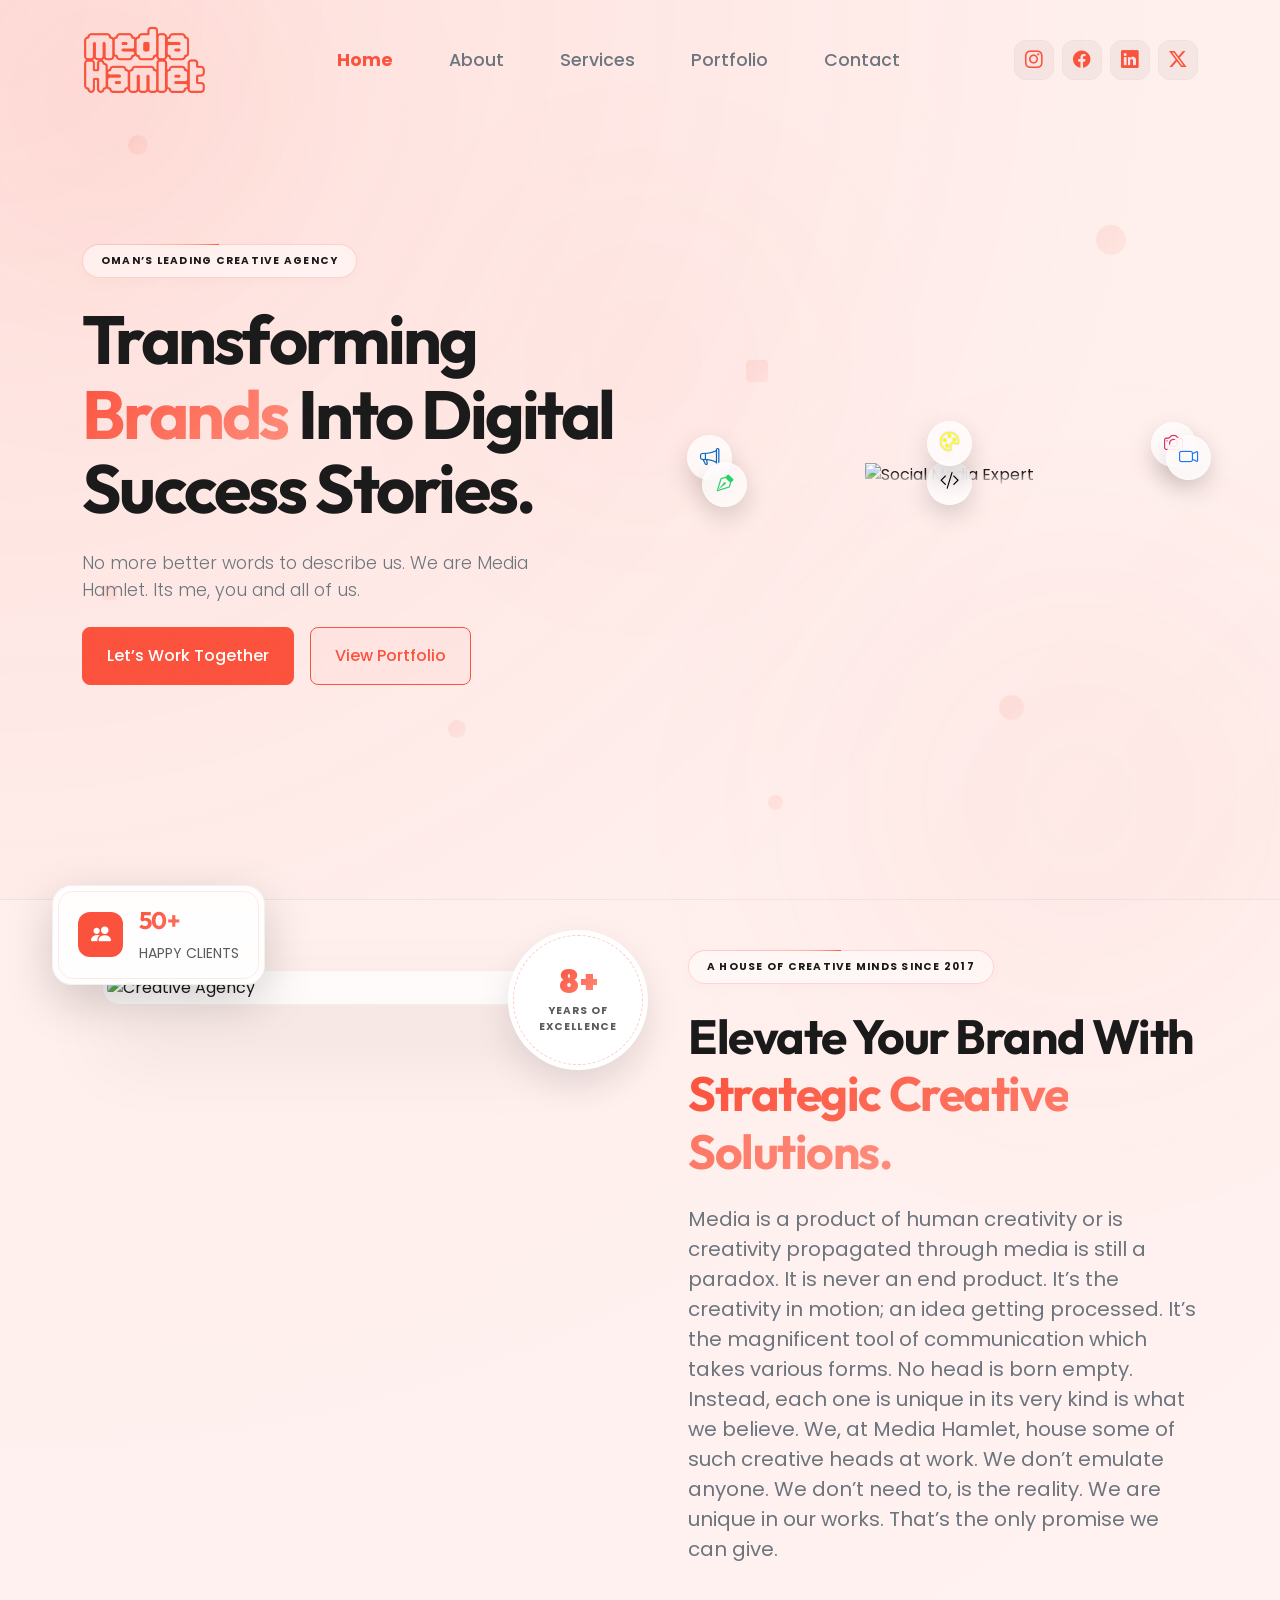
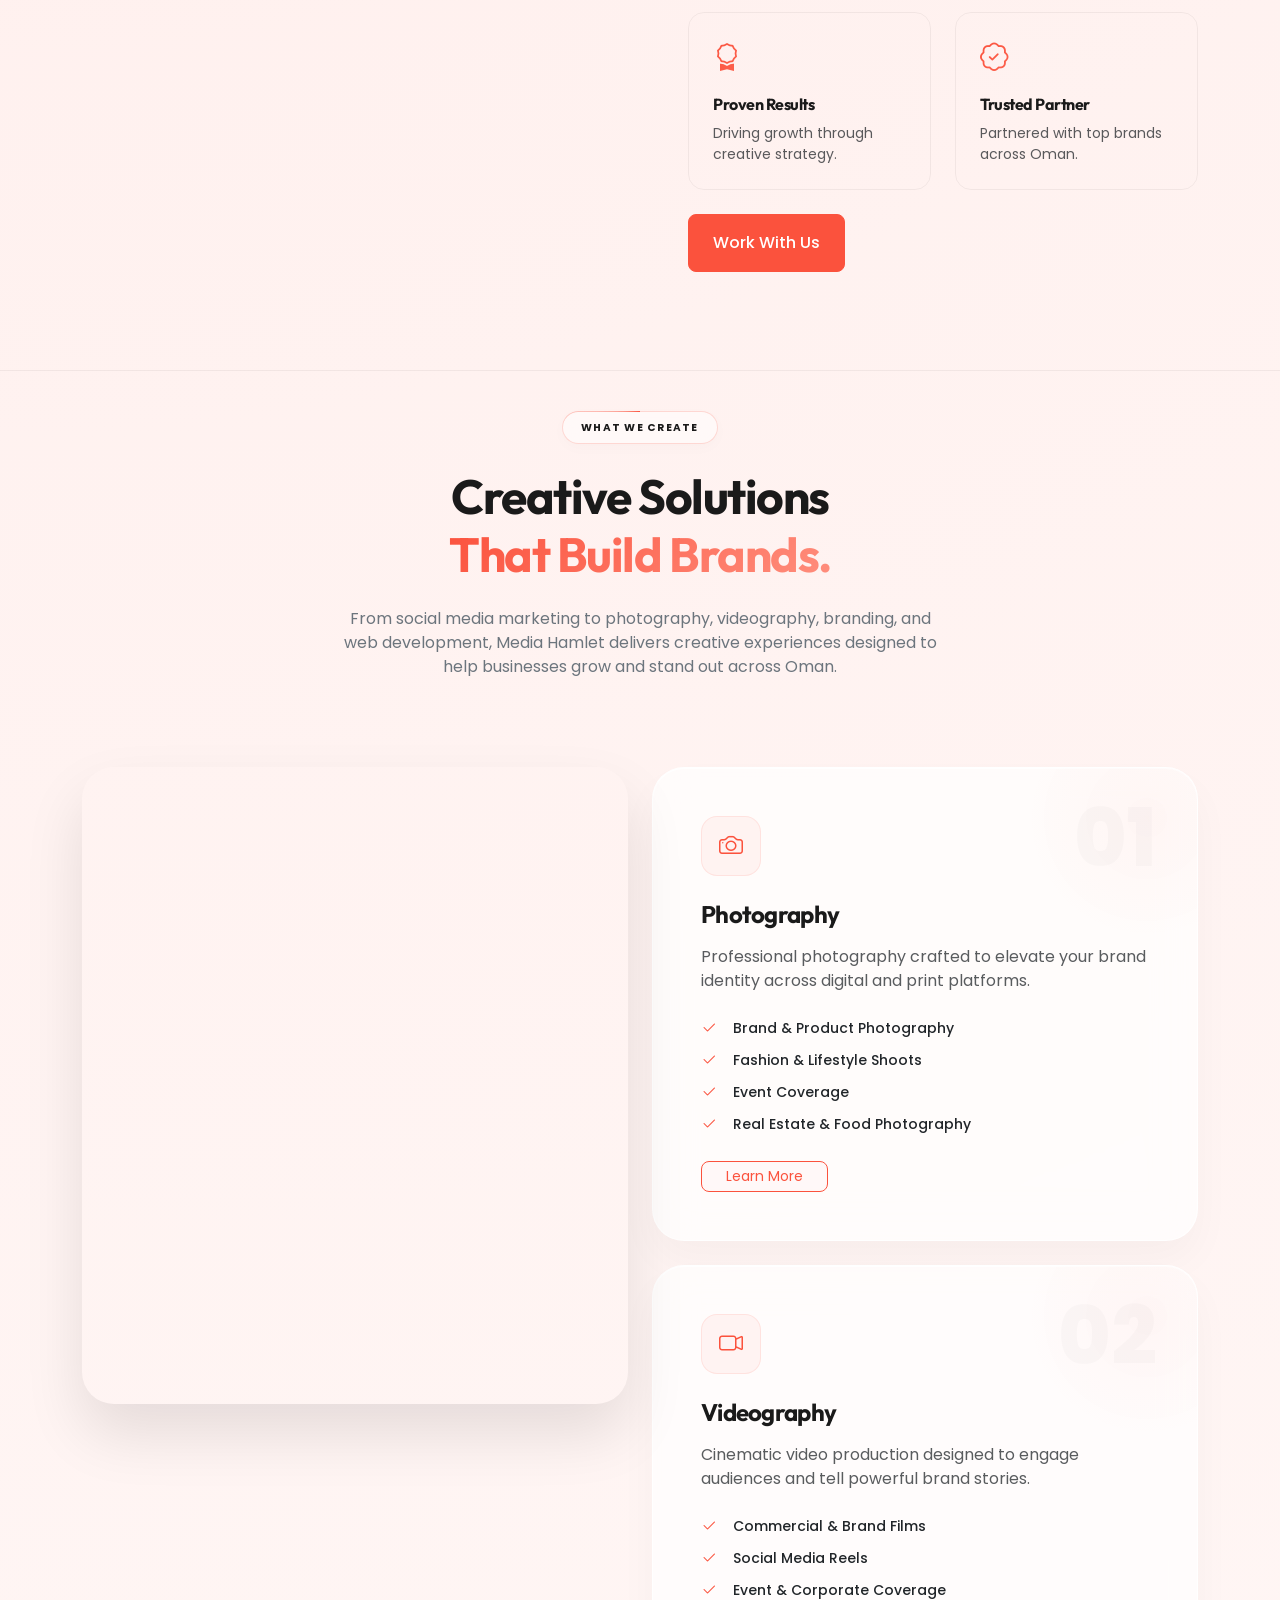
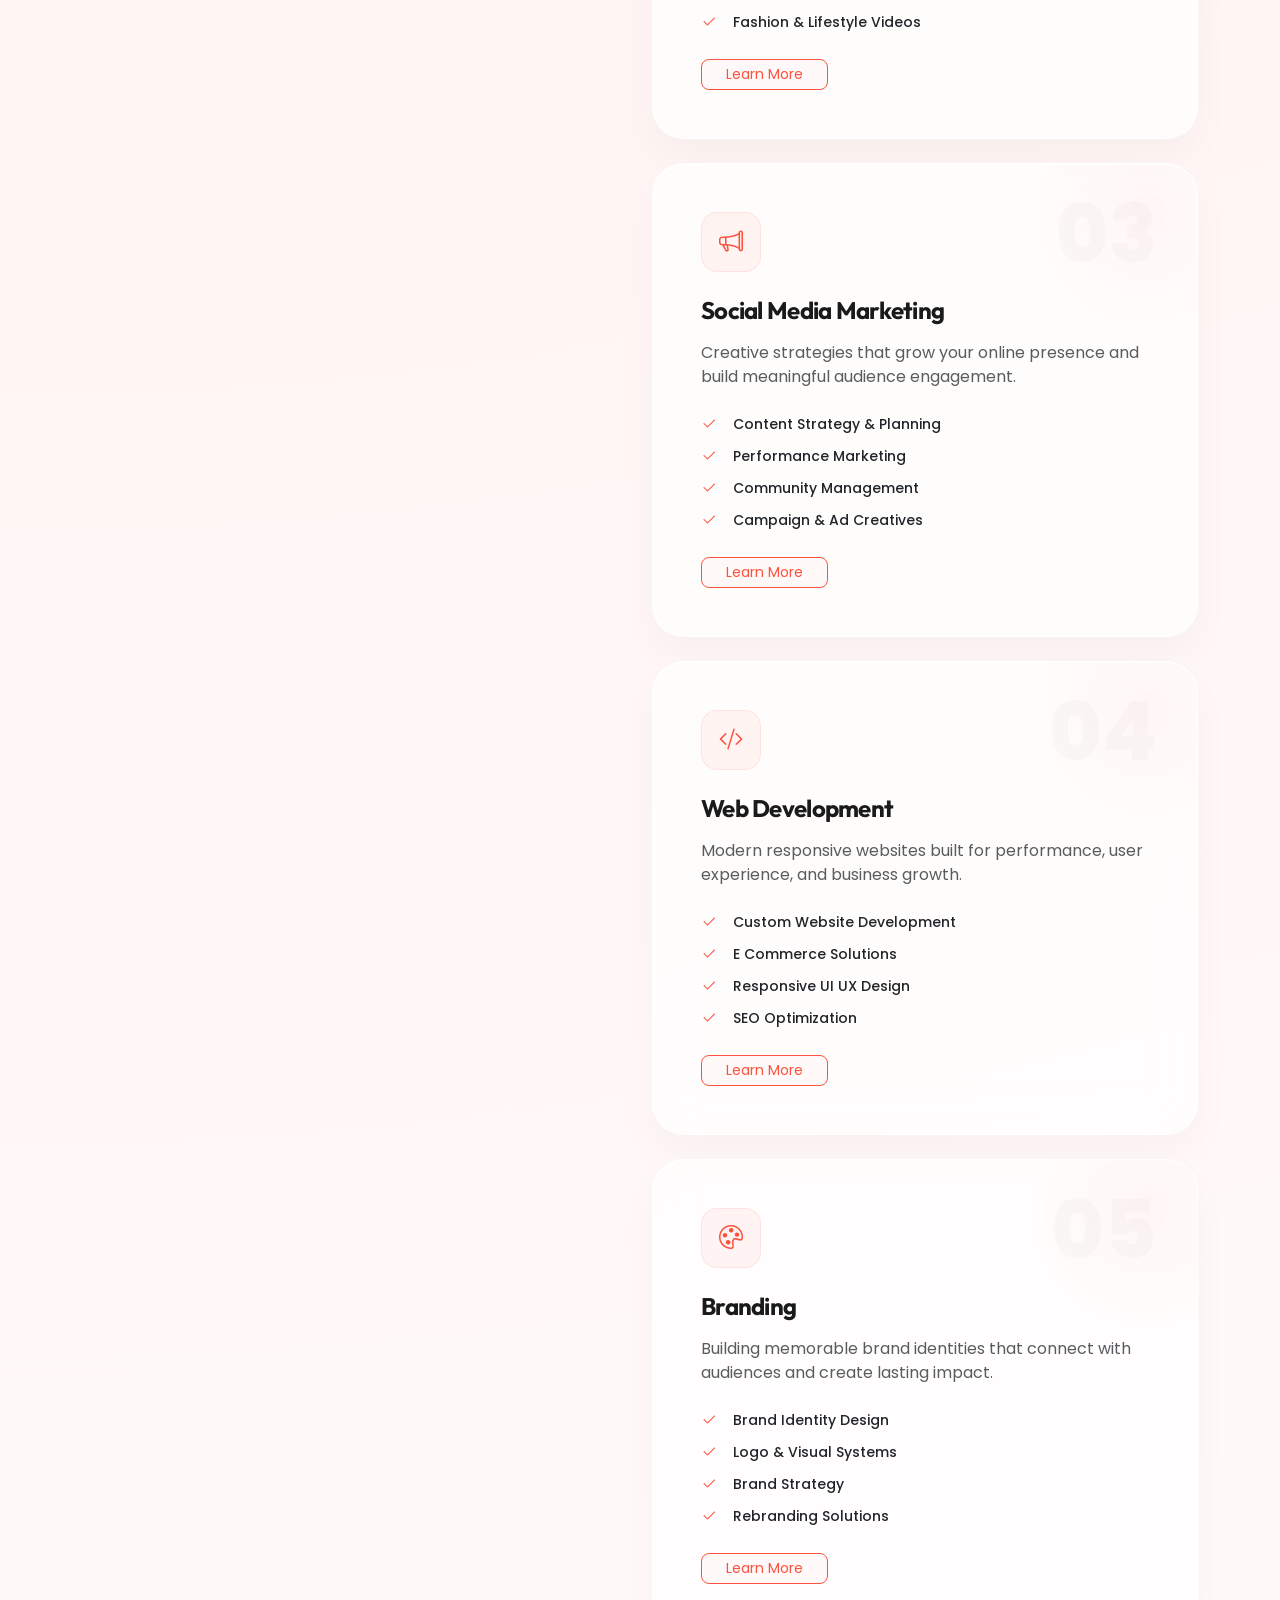
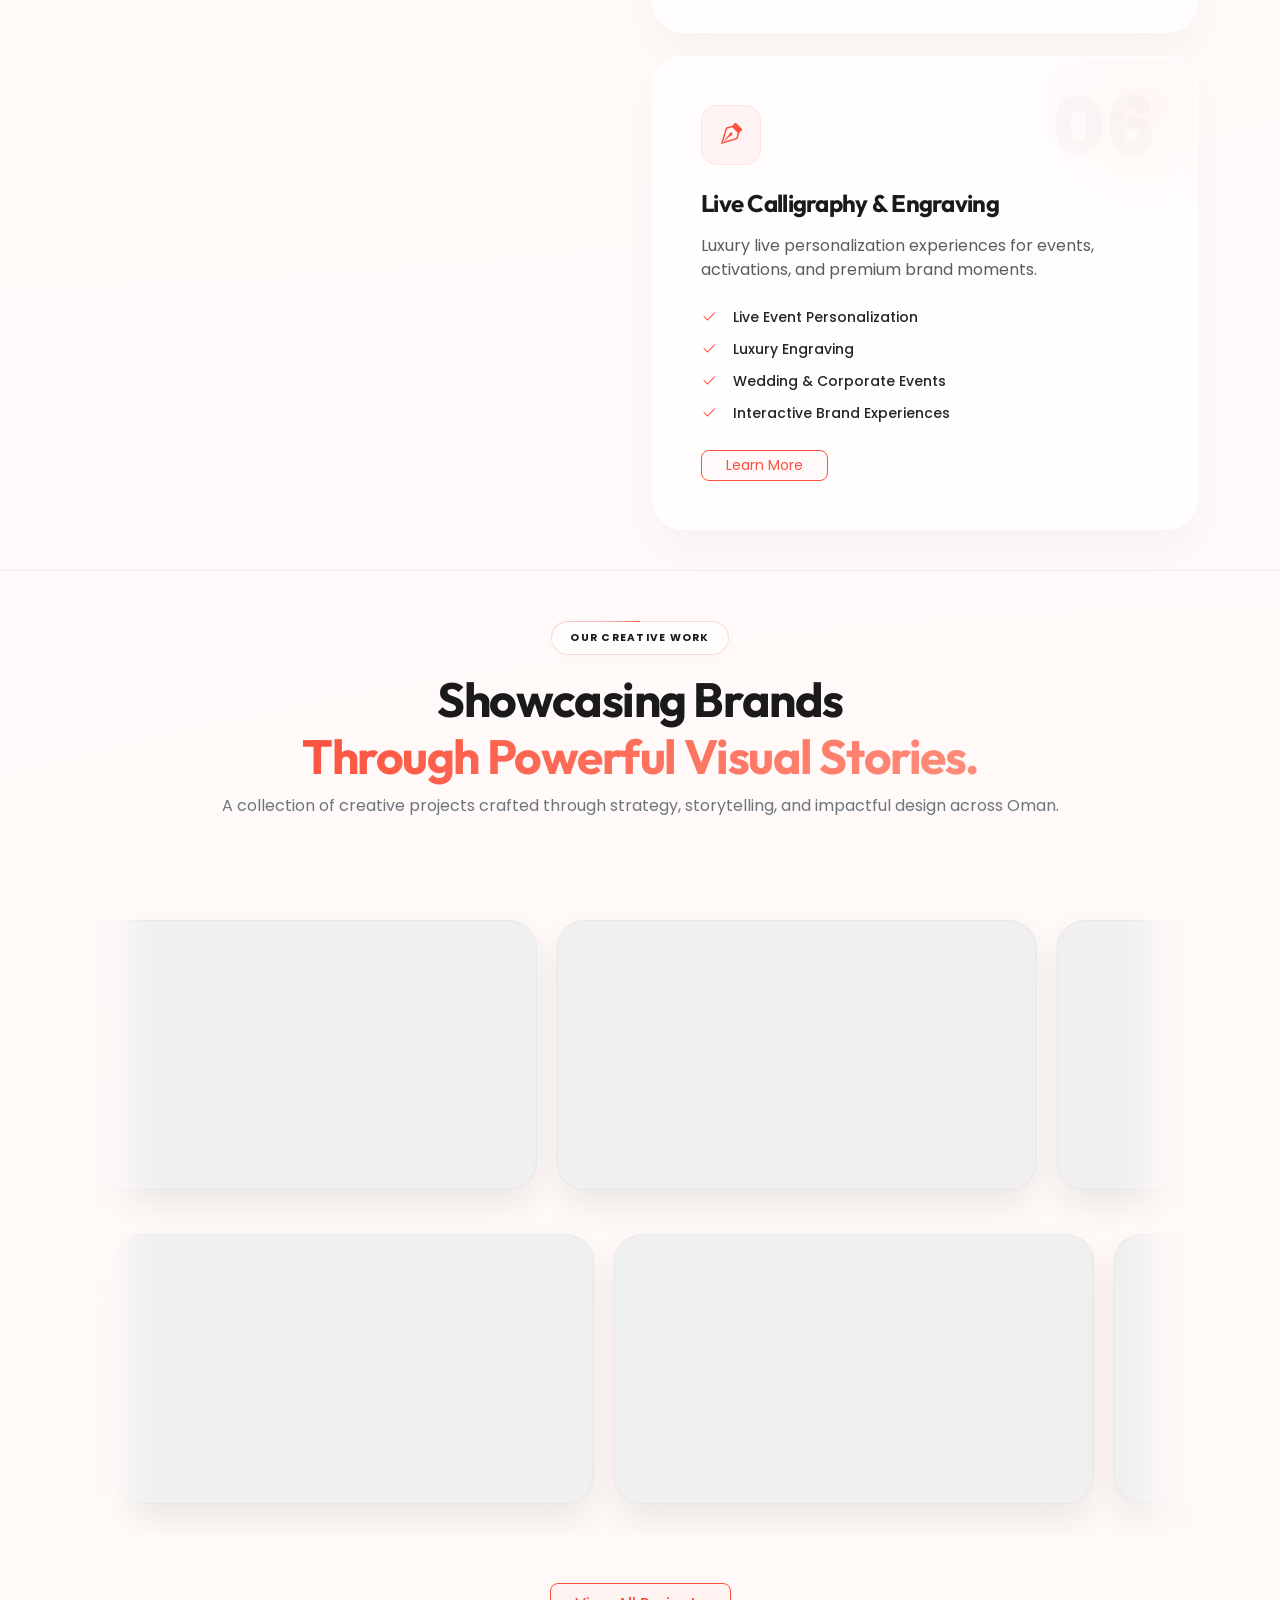
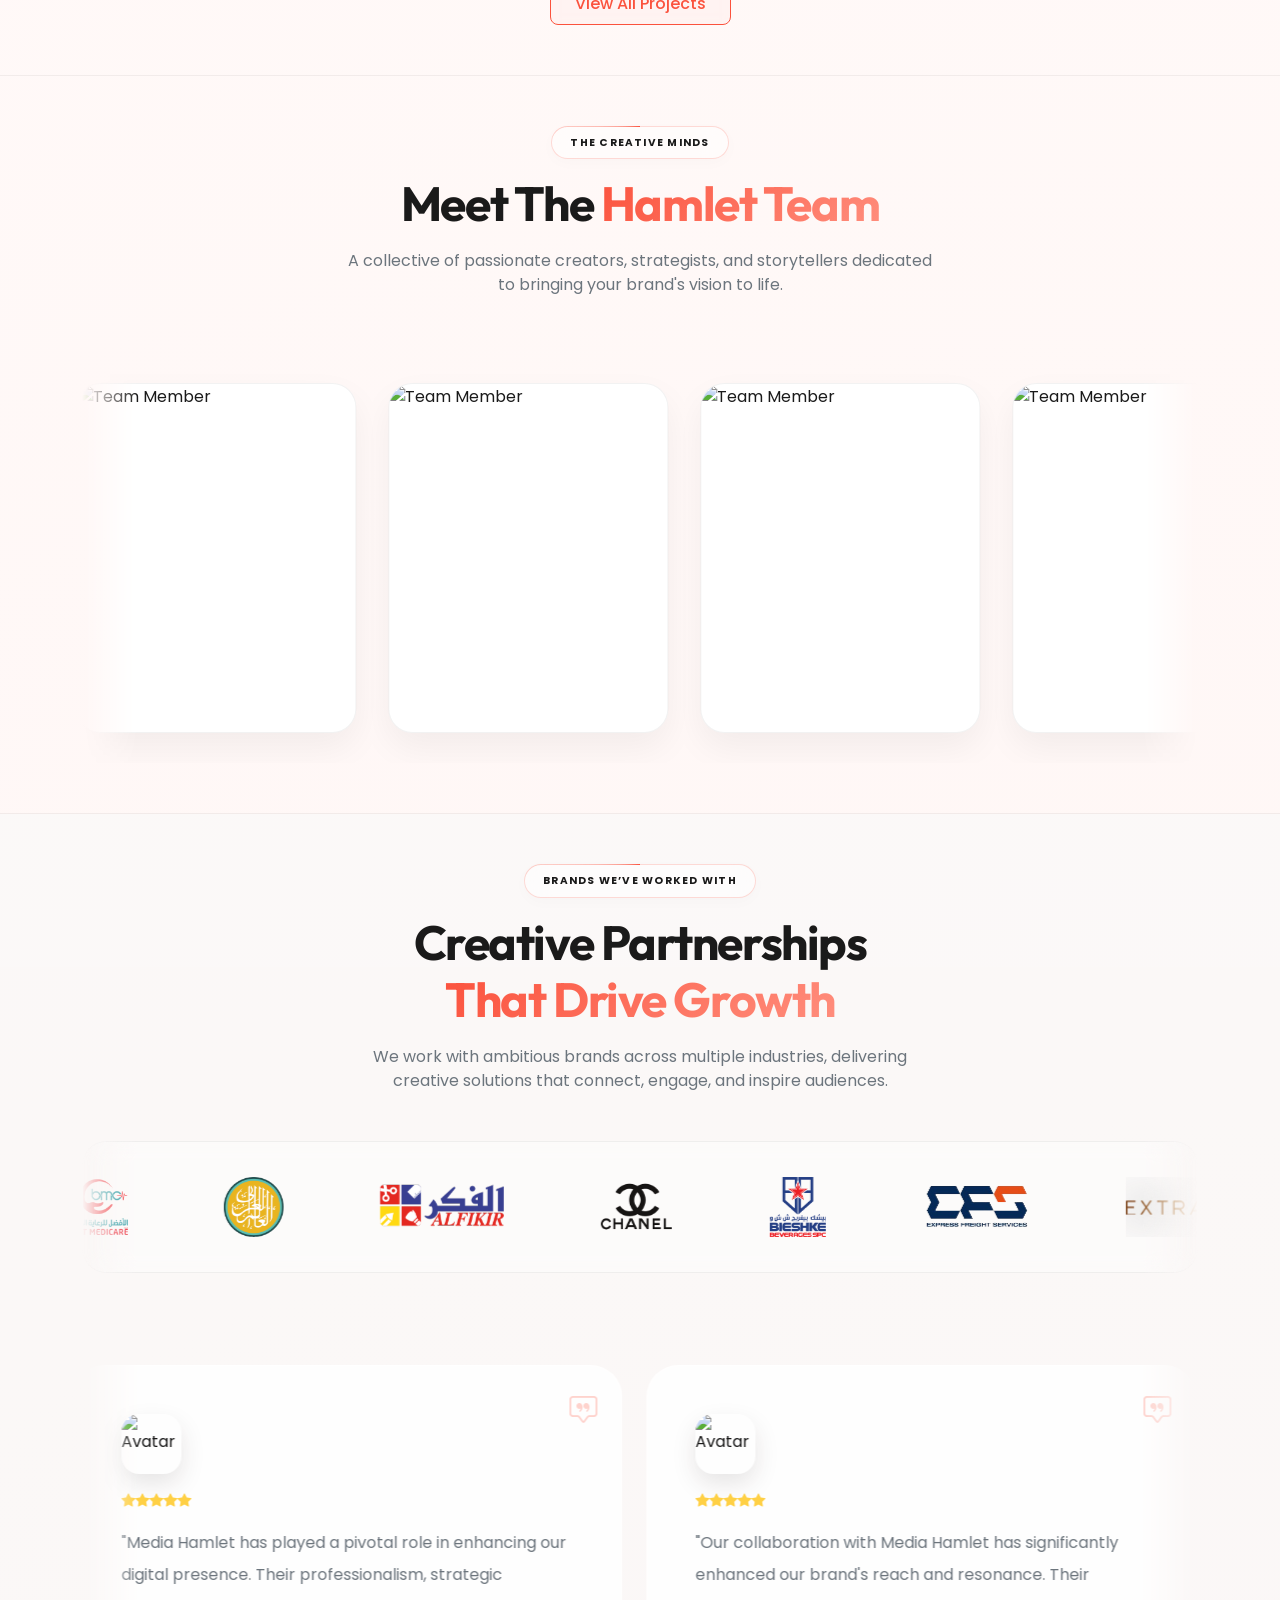
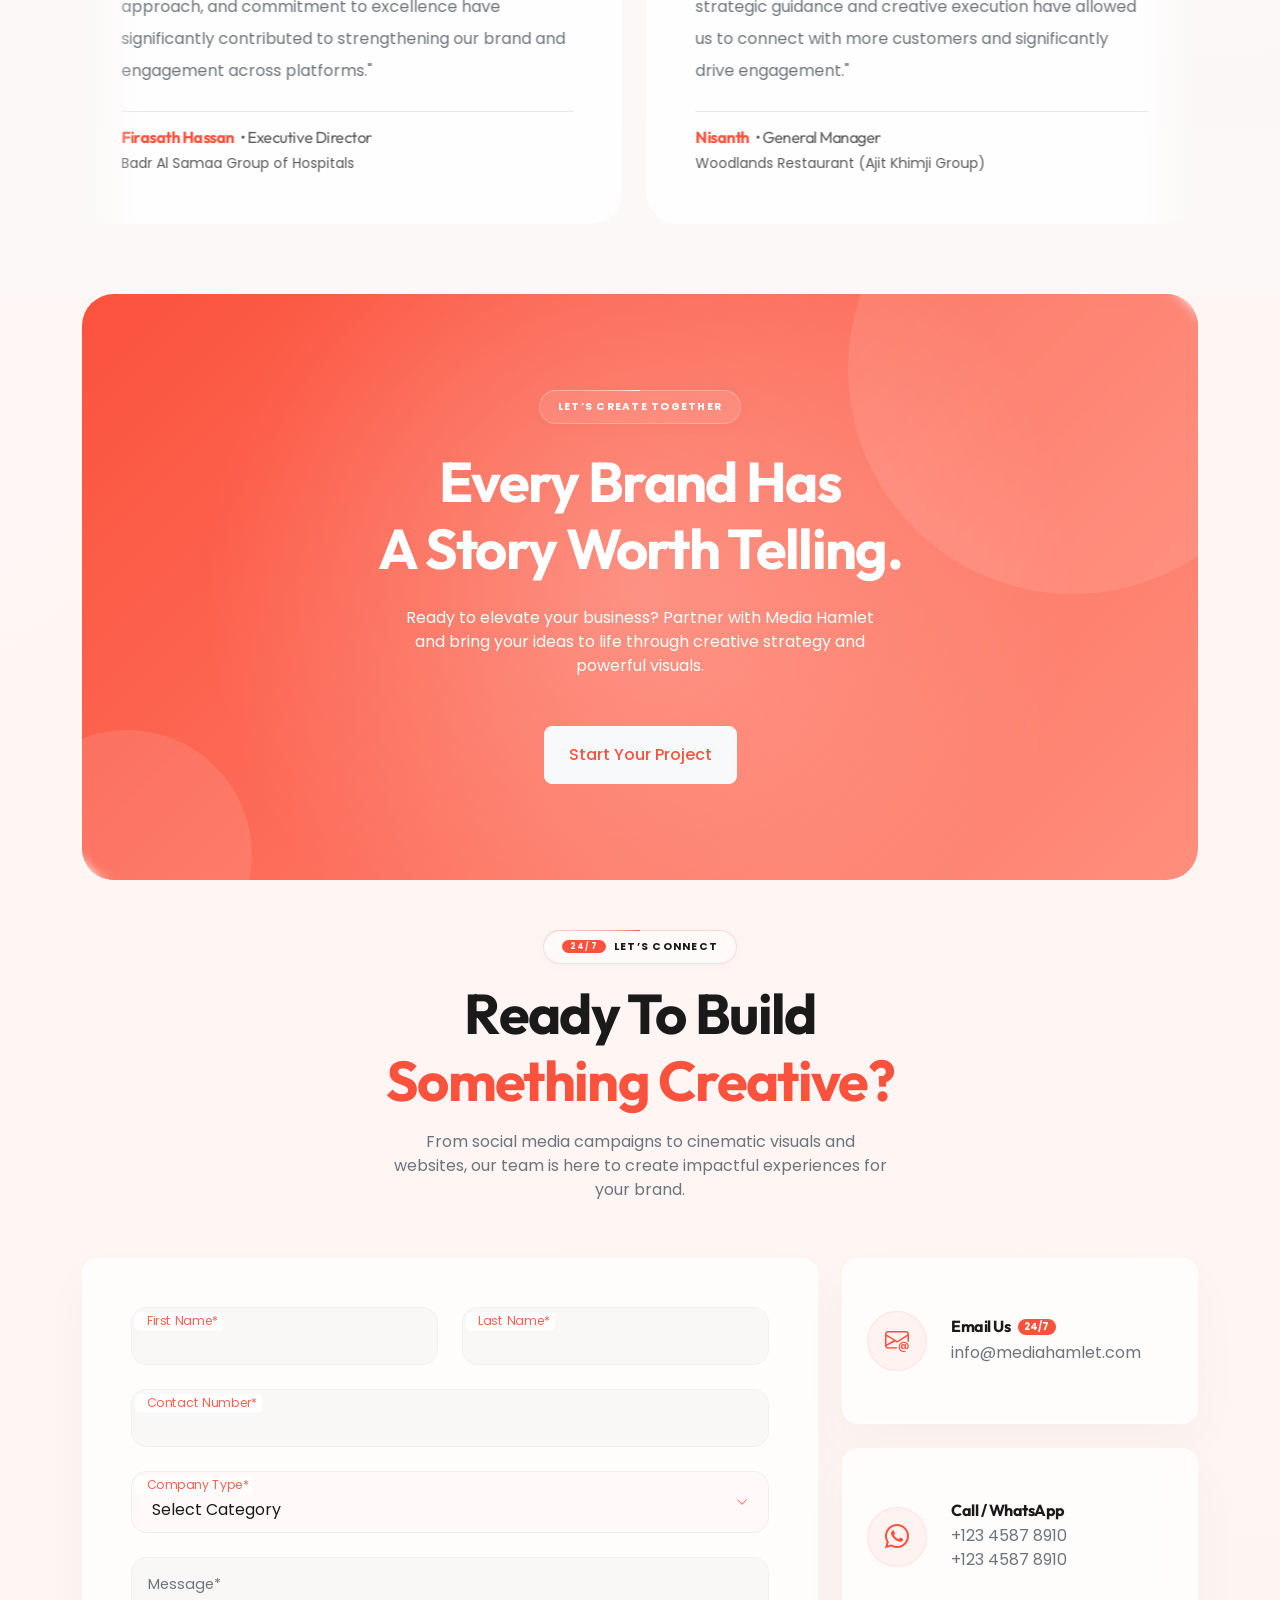
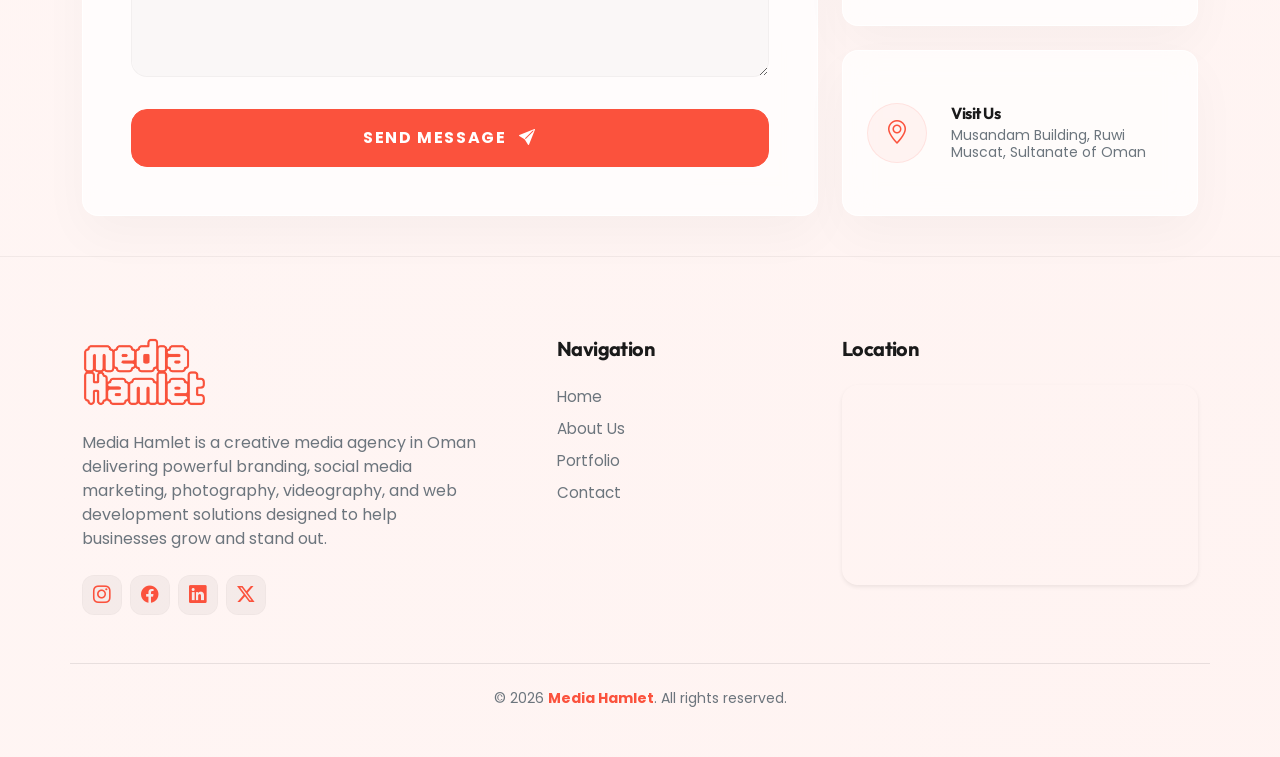
==== commit 4634c8c9: "team section postion changed" ====
--- a/index.html
+++ b/index.html
@@ -11,11 +11,11 @@
     <!-- Google Fonts -->
     <link rel="preconnect" href="https://fonts.googleapis.com">
     <link rel="preconnect" href="https://fonts.gstatic.com" crossorigin>
-    <link rel="preload" href="https://fonts.googleapis.com/css2?family=Inter:wght@300;400;500;600;700&display=swap"
+    <link rel="preload" href="https://fonts.googleapis.com/css2?family=Poppins:wght@300;400;500;600;700&display=swap"
         as="style">
     <link rel="preload" href="https://fonts.googleapis.com/css2?family=Outfit:wght@300;400;500;600;700;800&display=swap"
         as="style">
-    <link href="https://fonts.googleapis.com/css2?family=Inter:wght@300;400;500;600;700&display=swap" rel="stylesheet">
+    <link href="https://fonts.googleapis.com/css2?family=Poppins:wght@300;400;500;600;700&display=swap" rel="stylesheet">
     <link href="https://fonts.googleapis.com/css2?family=Outfit:wght@300;400;500;600;700;800&display=swap"
         rel="stylesheet">
 
@@ -196,16 +196,8 @@
                         Elevate Your Brand With <br>
                         <span class="text-gradient">Strategic Creative Solutions.</span>
                     </h2>
-                    <p class="text-secondary mb-5 fs-5">
-                        Media is a product of human creativity or is creativity
-                        propagated through media is still a paradox. It is never an end
-                        product. Itʼs the creativity in mo tion; an id ea getting
-                        processed. It ʼs t he magnif icent tool of communication which
-                        takes various forms. No head is born empty. Instead each one
-                        is unique in its v ery kind is what we believe. We, at Media
-                        Hamlet houses some of suc h creative heads at w ork. We donʼt
-                        emulate anyone. We donʼt need t o, is the reality. We are
-                        unique in our w orks. That ʼs t he only promise we can give.
+                    <p class="text-secondary mb-5 fs-5 text-start">
+                        Media is a product of human creativity or is creativity propagated through media is still a paradox. It is never an end product. It’s the creativity in motion; an idea getting processed. It’s the magnificent tool of communication which takes various forms. No head is born empty. Instead, each one is unique in its very kind is what we believe. We, at Media Hamlet, house some of such creative heads at work. We don’t emulate anyone. We don’t need to, is the reality. We are unique in our works. That’s the only promise we can give.
 
                     <div class="row g-4 mb-5">
                         <div class="col-sm-6">
@@ -586,6 +578,18 @@
                         <div class="portfolio-card"><img src="asstes/portfolio_images/p6.jpeg" loading="lazy"
                                 decoding="async" width="600" height="338"></div>
                     </div>
+                    <div class="portfolio-item-wrapper">
+                        <div class="portfolio-card"><img src="asstes/portfolio_images/p14.jpeg" loading="lazy"
+                                decoding="async" width="600" height="338"></div>
+                    </div>
+                    <div class="portfolio-item-wrapper">
+                        <div class="portfolio-card"><img src="asstes/portfolio_images/p15.jpeg" loading="lazy"
+                                decoding="async" width="600" height="338"></div>
+                    </div>
+                    <div class="portfolio-item-wrapper">
+                        <div class="portfolio-card"><img src="asstes/portfolio_images/p16.jpeg" loading="lazy"
+                                decoding="async" width="600" height="338"></div>
+                    </div>
                 </div>
 
                 <!-- Row 2: Slide Right -->
@@ -621,33 +625,18 @@
                     </div>
                     <!-- Duplicate Set 2 -->
                     <div class="portfolio-item-wrapper">
-                        <div class="portfolio-card"><img src="asstes/portfolio_images/p7.jpeg" loading="lazy"
-                                decoding="async" width="600" height="338"></div>
-                    </div>
-                    <div class="portfolio-item-wrapper">
-                        <div class="portfolio-card"><img src="asstes/portfolio_images/p8.jpeg" loading="lazy"
-                                decoding="async" width="600" height="338"></div>
-                    </div>
-                    <div class="portfolio-item-wrapper">
-                        <div class="portfolio-card"><img src="asstes/portfolio_images/p9.jpeg" loading="lazy"
-                                decoding="async" width="600" height="338"></div>
-                    </div>
-                    <div class="portfolio-item-wrapper">
-                        <div class="portfolio-card"><img src="asstes/portfolio_images/p10.jpeg" loading="lazy"
-                                decoding="async" width="600" height="338"></div>
-                    </div>
-                    <div class="portfolio-item-wrapper">
-                        <div class="portfolio-card"><img src="asstes/portfolio_images/p11.jpeg" loading="lazy"
-                                decoding="async" width="600" height="338"></div>
-                    </div>
-                    <div class="portfolio-item-wrapper">
-                        <div class="portfolio-card"><img src="asstes/portfolio_images/p12.jpeg" loading="lazy"
-                                decoding="async" width="600" height="338"></div>
-                    </div>
-                    <div class="portfolio-item-wrapper">
-                        <div class="portfolio-card"><img src="asstes/portfolio_images/p13.jpeg" loading="lazy"
-                                decoding="async" width="600" height="338"></div>
-                    </div>
+                        <div class="portfolio-card"><img src="asstes/portfolio_images/p17.jpeg" loading="lazy"
+                                decoding="async" width="600" height="338"></div>
+                    </div>
+                    <div class="portfolio-item-wrapper">
+                        <div class="portfolio-card"><img src="asstes/portfolio_images/p18.jpeg" loading="lazy"
+                                decoding="async" width="600" height="338"></div>
+                    </div>
+                    <div class="portfolio-item-wrapper">
+                        <div class="portfolio-card"><img src="asstes/portfolio_images/p19.jpeg loading="lazy"
+                                decoding="async" width="600" height="338"></div>
+                    </div>
+                   
                 </div>
             </div>
         </div>
@@ -655,6 +644,220 @@
 
         <div class="container text-center mt-5">
             <a href="projects.html" class="btn btn-outline rounded-3 px-4 py-2 fw-medium">View All Projects</a>
+        </div>
+    </section>
+
+    <!-- Team Section -->
+    <section id="team" class="section-padding">
+        <div class="container">
+            <div class="text-center mb-5 pb-2" data-aos="fade-up">
+                <div class="badge-custom mb-3">
+                    THE CREATIVE MINDS
+                </div>
+                <h2 class="display-5 fw-bold mb-3">
+                    Meet The <span class="text-gradient">Hamlet Team</span>
+                </h2>
+                <p class="text-secondary mx-auto mb-0" style="max-width: 600px;">
+                    A collective of passionate creators, strategists, and storytellers dedicated to bringing your
+                    brand's vision to life.
+                </p>
+            </div>
+
+            <div class="team-slider-wrapper" data-aos="fade-up" data-aos-delay="200">
+                <div class="team-slider-track">
+                    <!-- Team Member 1 -->
+                    <div class="team-slide">
+                        <div class="team-card">
+                            <img src="https://images.unsplash.com/photo-1560250097-0b93528c311a?auto=format&fit=crop&w=400&q=80"
+                                alt="Team Member" class="team-img">
+                            <div class="team-info">
+                                <div class="team-social-links">
+                                    <a href="#"><i class="bi bi-instagram"></i></a>
+                                    <a href="#"><i class="bi bi-linkedin"></i></a>
+                                </div>
+                                <h5 class="fw-bold mb-1">Ahmed Al-Raisi</h5>
+                                <span class="team-role-badge">Founder & CEO</span>
+                            </div>
+                        </div>
+                    </div>
+                    <!-- Team Member 2 -->
+                    <div class="team-slide">
+                        <div class="team-card">
+                            <img src="https://images.unsplash.com/photo-1573496359142-b8d87734a5a2?auto=format&fit=crop&w=400&q=80"
+                                alt="Team Member" class="team-img">
+                            <div class="team-info">
+                                <div class="team-social-links">
+                                    <a href="#"><i class="bi bi-instagram"></i></a>
+                                    <a href="#"><i class="bi bi-linkedin"></i></a>
+                                </div>
+                                <h5 class="fw-bold mb-1">Sarah Jenkins</h5>
+                                <span class="team-role-badge">Creative Director</span>
+                            </div>
+                        </div>
+                    </div>
+                    <!-- Team Member 3 -->
+                    <div class="team-slide">
+                        <div class="team-card">
+                            <img src="https://images.unsplash.com/photo-1519085360753-af0119f7cbe7?auto=format&fit=crop&w=400&q=80"
+                                alt="Team Member" class="team-img">
+                            <div class="team-info">
+                                <div class="team-social-links">
+                                    <a href="#"><i class="bi bi-instagram"></i></a>
+                                    <a href="#"><i class="bi bi-linkedin"></i></a>
+                                </div>
+                                <h5 class="fw-bold mb-1">Marcus Chen</h5>
+                                <span class="team-role-badge">Lead Photographer</span>
+                            </div>
+                        </div>
+                    </div>
+                    <!-- Team Member 4 -->
+                    <div class="team-slide">
+                        <div class="team-card">
+                            <img src="https://images.unsplash.com/photo-1580489944761-15a19d654956?auto=format&fit=crop&w=400&q=80"
+                                alt="Team Member" class="team-img">
+                            <div class="team-info">
+                                <div class="team-social-links">
+                                    <a href="#"><i class="bi bi-instagram"></i></a>
+                                    <a href="#"><i class="bi bi-linkedin"></i></a>
+                                </div>
+                                <h5 class="fw-bold mb-1">Elena Rodriguez</h5>
+                                <span class="team-role-badge">Social Media Strategist</span>
+                            </div>
+                        </div>
+                    </div>
+                    <!-- Team Member 5 -->
+                    <div class="team-slide">
+                        <div class="team-card">
+                            <img src="https://images.unsplash.com/photo-1507003211169-0a1dd7228f2d?auto=format&fit=crop&w=400&q=80"
+                                alt="Team Member" class="team-img">
+                            <div class="team-info">
+                                <div class="team-social-links">
+                                    <a href="#"><i class="bi bi-instagram"></i></a>
+                                    <a href="#"><i class="bi bi-linkedin"></i></a>
+                                </div>
+                                <h5 class="fw-bold mb-1">David Miller</h5>
+                                <span class="team-role-badge">Senior Videographer</span>
+                            </div>
+                        </div>
+                    </div>
+                    <!-- Team Member 6 -->
+                    <div class="team-slide">
+                        <div class="team-card">
+                            <img src="https://images.unsplash.com/photo-1539571696357-5a69c17a67c6?auto=format&fit=crop&w=400&q=80"
+                                alt="Team Member" class="team-img">
+                            <div class="team-info">
+                                <div class="team-social-links">
+                                    <a href="#"><i class="bi bi-instagram"></i></a>
+                                    <a href="#"><i class="bi bi-linkedin"></i></a>
+                                </div>
+                                <h5 class="fw-bold mb-1">Omar Al-Said</h5>
+                                <span class="team-role-badge">Web Developer</span>
+                            </div>
+                        </div>
+                    </div>
+                    <!-- Team Member 7 -->
+                    <div class="team-slide">
+                        <div class="team-card">
+                            <img src="https://images.unsplash.com/photo-1544005313-94ddf0286df2?auto=format&fit=crop&w=400&q=80"
+                                alt="Team Member" class="team-img">
+                            <div class="team-info">
+                                <div class="team-social-links">
+                                    <a href="#"><i class="bi bi-instagram"></i></a>
+                                    <a href="#"><i class="bi bi-linkedin"></i></a>
+                                </div>
+                                <h5 class="fw-bold mb-1">Laila Hassan</h5>
+                                <span class="team-role-badge">Brand Designer</span>
+                            </div>
+                        </div>
+                    </div>
+
+                    <!-- Duplicate for seamless loop -->
+                    <div class="team-slide">
+                        <div class="team-card">
+                            <img src="https://images.unsplash.com/photo-1560250097-0b93528c311a?auto=format&fit=crop&w=400&q=80"
+                                class="team-img">
+                            <div class="team-info">
+                                <div class="team-social-links"><a href="#"><i class="bi bi-instagram"></i></a><a
+                                        href="#"><i class="bi bi-linkedin"></i></a></div>
+                                <h5 class="fw-bold mb-1">Ahmed Al-Raisi</h5><span class="team-role-badge">Founder &
+                                    CEO</span>
+                            </div>
+                        </div>
+                    </div>
+                    <div class="team-slide">
+                        <div class="team-card">
+                            <img src="https://images.unsplash.com/photo-1573496359142-b8d87734a5a2?auto=format&fit=crop&w=400&q=80"
+                                class="team-img">
+                            <div class="team-info">
+                                <div class="team-social-links"><a href="#"><i class="bi bi-instagram"></i></a><a
+                                        href="#"><i class="bi bi-linkedin"></i></a></div>
+                                <h5 class="fw-bold mb-1">Sarah Jenkins</h5><span class="team-role-badge">Creative
+                                    Director</span>
+                            </div>
+                        </div>
+                    </div>
+                    <div class="team-slide">
+                        <div class="team-card">
+                            <img src="https://images.unsplash.com/photo-1519085360753-af0119f7cbe7?auto=format&fit=crop&w=400&q=80"
+                                class="team-img">
+                            <div class="team-info">
+                                <div class="team-social-links"><a href="#"><i class="bi bi-instagram"></i></a><a
+                                        href="#"><i class="bi bi-linkedin"></i></a></div>
+                                <h5 class="fw-bold mb-1">Marcus Chen</h5><span class="team-role-badge">Lead
+                                    Photographer</span>
+                            </div>
+                        </div>
+                    </div>
+                    <div class="team-slide">
+                        <div class="team-card">
+                            <img src="https://images.unsplash.com/photo-1580489944761-15a19d654956?auto=format&fit=crop&w=400&q=80"
+                                class="team-img">
+                            <div class="team-info">
+                                <div class="team-social-links"><a href="#"><i class="bi bi-instagram"></i></a><a
+                                        href="#"><i class="bi bi-linkedin"></i></a></div>
+                                <h5 class="fw-bold mb-1">Elena Rodriguez</h5><span class="team-role-badge">Social Media
+                                    Strategist</span>
+                            </div>
+                        </div>
+                    </div>
+                    <div class="team-slide">
+                        <div class="team-card">
+                            <img src="https://images.unsplash.com/photo-1507003211169-0a1dd7228f2d?auto=format&fit=crop&w=400&q=80"
+                                class="team-img">
+                            <div class="team-info">
+                                <div class="team-social-links"><a href="#"><i class="bi bi-instagram"></i></a><a
+                                        href="#"><i class="bi bi-linkedin"></i></a></div>
+                                <h5 class="fw-bold mb-1">David Miller</h5><span class="team-role-badge">Senior
+                                    Videographer</span>
+                            </div>
+                        </div>
+                    </div>
+                    <div class="team-slide">
+                        <div class="team-card">
+                            <img src="https://images.unsplash.com/photo-1539571696357-5a69c17a67c6?auto=format&fit=crop&w=400&q=80"
+                                class="team-img">
+                            <div class="team-info">
+                                <div class="team-social-links"><a href="#"><i class="bi bi-instagram"></i></a><a
+                                        href="#"><i class="bi bi-linkedin"></i></a></div>
+                                <h5 class="fw-bold mb-1">Omar Al-Said</h5><span class="team-role-badge">Web
+                                    Developer</span>
+                            </div>
+                        </div>
+                    </div>
+                    <div class="team-slide">
+                        <div class="team-card">
+                            <img src="https://images.unsplash.com/photo-1544005313-94ddf0286df2?auto=format&fit=crop&w=400&q=80"
+                                class="team-img">
+                            <div class="team-info">
+                                <div class="team-social-links"><a href="#"><i class="bi bi-instagram"></i></a><a
+                                        href="#"><i class="bi bi-linkedin"></i></a></div>
+                                <h5 class="fw-bold mb-1">Laila Hassan</h5><span class="team-role-badge">Brand
+                                    Designer</span>
+                            </div>
+                        </div>
+                    </div>
+                </div>
+            </div>
         </div>
     </section>
 
@@ -886,220 +1089,6 @@
         </div>
     </section>
 
-    <!-- Team Section -->
-    <section id="team" class="section-padding">
-        <div class="container">
-            <div class="text-center mb-5 pb-2" data-aos="fade-up">
-                <div class="badge-custom mb-3">
-                    THE CREATIVE MINDS
-                </div>
-                <h2 class="display-5 fw-bold mb-3">
-                    Meet The <span class="text-gradient">Hamlet Team</span>
-                </h2>
-                <p class="text-secondary mx-auto mb-0" style="max-width: 600px;">
-                    A collective of passionate creators, strategists, and storytellers dedicated to bringing your
-                    brand's vision to life.
-                </p>
-            </div>
-
-            <div class="team-slider-wrapper" data-aos="fade-up" data-aos-delay="200">
-                <div class="team-slider-track">
-                    <!-- Team Member 1 -->
-                    <div class="team-slide">
-                        <div class="team-card">
-                            <img src="https://images.unsplash.com/photo-1560250097-0b93528c311a?auto=format&fit=crop&w=400&q=80"
-                                alt="Team Member" class="team-img">
-                            <div class="team-info">
-                                <div class="team-social-links">
-                                    <a href="#"><i class="bi bi-instagram"></i></a>
-                                    <a href="#"><i class="bi bi-linkedin"></i></a>
-                                </div>
-                                <h5 class="fw-bold mb-1">Ahmed Al-Raisi</h5>
-                                <span class="team-role-badge">Founder & CEO</span>
-                            </div>
-                        </div>
-                    </div>
-                    <!-- Team Member 2 -->
-                    <div class="team-slide">
-                        <div class="team-card">
-                            <img src="https://images.unsplash.com/photo-1573496359142-b8d87734a5a2?auto=format&fit=crop&w=400&q=80"
-                                alt="Team Member" class="team-img">
-                            <div class="team-info">
-                                <div class="team-social-links">
-                                    <a href="#"><i class="bi bi-instagram"></i></a>
-                                    <a href="#"><i class="bi bi-linkedin"></i></a>
-                                </div>
-                                <h5 class="fw-bold mb-1">Sarah Jenkins</h5>
-                                <span class="team-role-badge">Creative Director</span>
-                            </div>
-                        </div>
-                    </div>
-                    <!-- Team Member 3 -->
-                    <div class="team-slide">
-                        <div class="team-card">
-                            <img src="https://images.unsplash.com/photo-1519085360753-af0119f7cbe7?auto=format&fit=crop&w=400&q=80"
-                                alt="Team Member" class="team-img">
-                            <div class="team-info">
-                                <div class="team-social-links">
-                                    <a href="#"><i class="bi bi-instagram"></i></a>
-                                    <a href="#"><i class="bi bi-linkedin"></i></a>
-                                </div>
-                                <h5 class="fw-bold mb-1">Marcus Chen</h5>
-                                <span class="team-role-badge">Lead Photographer</span>
-                            </div>
-                        </div>
-                    </div>
-                    <!-- Team Member 4 -->
-                    <div class="team-slide">
-                        <div class="team-card">
-                            <img src="https://images.unsplash.com/photo-1580489944761-15a19d654956?auto=format&fit=crop&w=400&q=80"
-                                alt="Team Member" class="team-img">
-                            <div class="team-info">
-                                <div class="team-social-links">
-                                    <a href="#"><i class="bi bi-instagram"></i></a>
-                                    <a href="#"><i class="bi bi-linkedin"></i></a>
-                                </div>
-                                <h5 class="fw-bold mb-1">Elena Rodriguez</h5>
-                                <span class="team-role-badge">Social Media Strategist</span>
-                            </div>
-                        </div>
-                    </div>
-                    <!-- Team Member 5 -->
-                    <div class="team-slide">
-                        <div class="team-card">
-                            <img src="https://images.unsplash.com/photo-1507003211169-0a1dd7228f2d?auto=format&fit=crop&w=400&q=80"
-                                alt="Team Member" class="team-img">
-                            <div class="team-info">
-                                <div class="team-social-links">
-                                    <a href="#"><i class="bi bi-instagram"></i></a>
-                                    <a href="#"><i class="bi bi-linkedin"></i></a>
-                                </div>
-                                <h5 class="fw-bold mb-1">David Miller</h5>
-                                <span class="team-role-badge">Senior Videographer</span>
-                            </div>
-                        </div>
-                    </div>
-                    <!-- Team Member 6 -->
-                    <div class="team-slide">
-                        <div class="team-card">
-                            <img src="https://images.unsplash.com/photo-1539571696357-5a69c17a67c6?auto=format&fit=crop&w=400&q=80"
-                                alt="Team Member" class="team-img">
-                            <div class="team-info">
-                                <div class="team-social-links">
-                                    <a href="#"><i class="bi bi-instagram"></i></a>
-                                    <a href="#"><i class="bi bi-linkedin"></i></a>
-                                </div>
-                                <h5 class="fw-bold mb-1">Omar Al-Said</h5>
-                                <span class="team-role-badge">Web Developer</span>
-                            </div>
-                        </div>
-                    </div>
-                    <!-- Team Member 7 -->
-                    <div class="team-slide">
-                        <div class="team-card">
-                            <img src="https://images.unsplash.com/photo-1544005313-94ddf0286df2?auto=format&fit=crop&w=400&q=80"
-                                alt="Team Member" class="team-img">
-                            <div class="team-info">
-                                <div class="team-social-links">
-                                    <a href="#"><i class="bi bi-instagram"></i></a>
-                                    <a href="#"><i class="bi bi-linkedin"></i></a>
-                                </div>
-                                <h5 class="fw-bold mb-1">Laila Hassan</h5>
-                                <span class="team-role-badge">Brand Designer</span>
-                            </div>
-                        </div>
-                    </div>
-
-                    <!-- Duplicate for seamless loop -->
-                    <div class="team-slide">
-                        <div class="team-card">
-                            <img src="https://images.unsplash.com/photo-1560250097-0b93528c311a?auto=format&fit=crop&w=400&q=80"
-                                class="team-img">
-                            <div class="team-info">
-                                <div class="team-social-links"><a href="#"><i class="bi bi-instagram"></i></a><a
-                                        href="#"><i class="bi bi-linkedin"></i></a></div>
-                                <h5 class="fw-bold mb-1">Ahmed Al-Raisi</h5><span class="team-role-badge">Founder &
-                                    CEO</span>
-                            </div>
-                        </div>
-                    </div>
-                    <div class="team-slide">
-                        <div class="team-card">
-                            <img src="https://images.unsplash.com/photo-1573496359142-b8d87734a5a2?auto=format&fit=crop&w=400&q=80"
-                                class="team-img">
-                            <div class="team-info">
-                                <div class="team-social-links"><a href="#"><i class="bi bi-instagram"></i></a><a
-                                        href="#"><i class="bi bi-linkedin"></i></a></div>
-                                <h5 class="fw-bold mb-1">Sarah Jenkins</h5><span class="team-role-badge">Creative
-                                    Director</span>
-                            </div>
-                        </div>
-                    </div>
-                    <div class="team-slide">
-                        <div class="team-card">
-                            <img src="https://images.unsplash.com/photo-1519085360753-af0119f7cbe7?auto=format&fit=crop&w=400&q=80"
-                                class="team-img">
-                            <div class="team-info">
-                                <div class="team-social-links"><a href="#"><i class="bi bi-instagram"></i></a><a
-                                        href="#"><i class="bi bi-linkedin"></i></a></div>
-                                <h5 class="fw-bold mb-1">Marcus Chen</h5><span class="team-role-badge">Lead
-                                    Photographer</span>
-                            </div>
-                        </div>
-                    </div>
-                    <div class="team-slide">
-                        <div class="team-card">
-                            <img src="https://images.unsplash.com/photo-1580489944761-15a19d654956?auto=format&fit=crop&w=400&q=80"
-                                class="team-img">
-                            <div class="team-info">
-                                <div class="team-social-links"><a href="#"><i class="bi bi-instagram"></i></a><a
-                                        href="#"><i class="bi bi-linkedin"></i></a></div>
-                                <h5 class="fw-bold mb-1">Elena Rodriguez</h5><span class="team-role-badge">Social Media
-                                    Strategist</span>
-                            </div>
-                        </div>
-                    </div>
-                    <div class="team-slide">
-                        <div class="team-card">
-                            <img src="https://images.unsplash.com/photo-1507003211169-0a1dd7228f2d?auto=format&fit=crop&w=400&q=80"
-                                class="team-img">
-                            <div class="team-info">
-                                <div class="team-social-links"><a href="#"><i class="bi bi-instagram"></i></a><a
-                                        href="#"><i class="bi bi-linkedin"></i></a></div>
-                                <h5 class="fw-bold mb-1">David Miller</h5><span class="team-role-badge">Senior
-                                    Videographer</span>
-                            </div>
-                        </div>
-                    </div>
-                    <div class="team-slide">
-                        <div class="team-card">
-                            <img src="https://images.unsplash.com/photo-1539571696357-5a69c17a67c6?auto=format&fit=crop&w=400&q=80"
-                                class="team-img">
-                            <div class="team-info">
-                                <div class="team-social-links"><a href="#"><i class="bi bi-instagram"></i></a><a
-                                        href="#"><i class="bi bi-linkedin"></i></a></div>
-                                <h5 class="fw-bold mb-1">Omar Al-Said</h5><span class="team-role-badge">Web
-                                    Developer</span>
-                            </div>
-                        </div>
-                    </div>
-                    <div class="team-slide">
-                        <div class="team-card">
-                            <img src="https://images.unsplash.com/photo-1544005313-94ddf0286df2?auto=format&fit=crop&w=400&q=80"
-                                class="team-img">
-                            <div class="team-info">
-                                <div class="team-social-links"><a href="#"><i class="bi bi-instagram"></i></a><a
-                                        href="#"><i class="bi bi-linkedin"></i></a></div>
-                                <h5 class="fw-bold mb-1">Laila Hassan</h5><span class="team-role-badge">Brand
-                                    Designer</span>
-                            </div>
-                        </div>
-                    </div>
-                </div>
-            </div>
-        </div>
-    </section>
-
     <!-- CTA Section -->
     <section class="section-padding border-bottom-0 pt-0">
         <div class="container">
--- a/style.css
+++ b/style.css
@@ -13,7 +13,7 @@
     --text-main: #1a1a1a;
     --text-muted: #6c757d;
     --gradient-primary: linear-gradient(135deg, #fb523d 0%, #ff8e7d 100%);
-    --font-primary: 'Inter', sans-serif;
+    --font-primary: 'Poppins', sans-serif;
     --font-title: 'Outfit', sans-serif;
     --glass-bg: rgba(255, 255, 255, 0.7);
     --glass-border: rgba(255, 255, 255, 0.8);
@@ -438,7 +438,10 @@
 
 @media (min-width: 992px) {
     .hero-section {
-        padding: 180px 0 120px;
+        min-height: 100vh;
+        display: flex;
+        align-items: center;
+        padding: 120px 0 80px;
     }
 }
 
@@ -655,6 +658,32 @@
     will-change: transform;
     mask-image: linear-gradient(to bottom, black 40%, transparent 95%);
     -webkit-mask-image: linear-gradient(to bottom, black 40%, transparent 95%);
+}
+
+/* Increase hero image size and section padding for larger screens */
+@media (min-width: 1200px) {
+    .hero-person-img {
+        max-height: 600px;
+        /* Increased size for big screens */
+    }
+
+    .hero-section {
+        padding: 130px 0 100px;
+        /* Balanced padding for vh height */
+    }
+}
+
+@media (min-width: 1400px) {
+
+    /* Even larger screens */
+    .hero-person-img {
+        max-height: 680px;
+        /* Further increased size */
+    }
+
+    .hero-section {
+        padding: 140px 0 110px;
+    }
 }
 
 .social-floating-icon {
@@ -680,35 +709,45 @@
 
 .icon-ig {
     top: 5%;
+    /* Keep */
     left: 95%;
+    /* Keep */
     color: #E1306C;
     animation-delay: 0s;
 }
 
 .icon-fb {
-    top: 50%;
-    left: 110%;
+    top: 35%;
+    /* Adjusted to be higher */
+    left: 98%;
+    /* Adjusted to be closer to the right edge */
     color: #1877F2;
     animation-delay: 1.5s;
 }
 
 .icon-ln {
-    top: 50%;
-    left: -10%;
+    top: 35%;
+    /* Adjusted to be higher */
+    left: 2%;
+    /* Adjusted to be closer to the left edge */
     color: #0A66C2;
     animation-delay: 3s;
 }
 
 .icon-tk {
-    top: 110%;
+    top: 90%;
+    /* Adjusted to be higher, closer to the bottom of the visible image */
     left: 50%;
+    /* Keep centered */
     color: #000000;
     animation-delay: 4.5s;
 }
 
 .icon-sc {
-    top: -10%;
+    top: 2%;
+    /* Adjusted to be closer to the top edge */
     left: 50%;
+    /* Keep centered */
     color: #FFFC00;
     animation-delay: 0.8s;
     text-shadow: 0 0 2px rgba(0, 0, 0, 0.2);
@@ -2375,6 +2414,8 @@
     opacity: 0;
     transition: all 0.5s var(--ease-out-expo);
     z-index: 2;
+    pointer-events: none;
+    /* Prevent interaction when hidden */
 }
 
 .team-role-badge {
@@ -2412,23 +2453,50 @@
     background: var(--primary-hover);
 }
 
-.team-card:hover {
+/* Styles for when details are shown (for touch devices) */
+.team-card.show-details {
     transform: translateY(-10px);
+    /* Apply the same lift as hover */
     box-shadow: 0 30px 60px rgba(0, 0, 0, 0.12);
     border-color: rgba(251, 82, 61, 0.1);
 }
 
-.team-card:hover::before {
+.team-card.show-details::before {
     opacity: 1;
 }
 
-.team-card:hover .team-img {
+.team-card.show-details .team-img {
     transform: scale(1.08);
 }
 
-.team-card:hover .team-info {
+.team-card.show-details .team-info {
     transform: translateY(0);
     opacity: 1;
+    pointer-events: auto;
+    /* Allow interaction when visible */
+}
+
+/* Hover effects for non-touch devices only */
+@media (hover: hover) and (pointer: fine) {
+    .team-card:hover {
+        transform: translateY(-10px);
+        box-shadow: 0 30px 60px rgba(0, 0, 0, 0.12);
+        border-color: rgba(251, 82, 61, 0.1);
+    }
+
+    .team-card:hover::before {
+        opacity: 1;
+    }
+
+    .team-card:hover .team-img {
+        transform: scale(1.08);
+    }
+
+    .team-card:hover .team-info {
+        transform: translateY(0);
+        opacity: 1;
+        pointer-events: auto;
+    }
 }
 
 @keyframes team-slide {
@@ -2507,6 +2575,15 @@
     border-color: rgba(251, 82, 61, 0.2);
 }
 
+/* Performance optimization: Hint to the browser that these properties will change */
+.portfolio-track,
+.testimonial-slider-track,
+.logos-ticker,
+.team-slider-track {
+    will-change: transform;
+}
+
+
 .portfolio-card:hover img {
     transform: scale(1.1);
 }
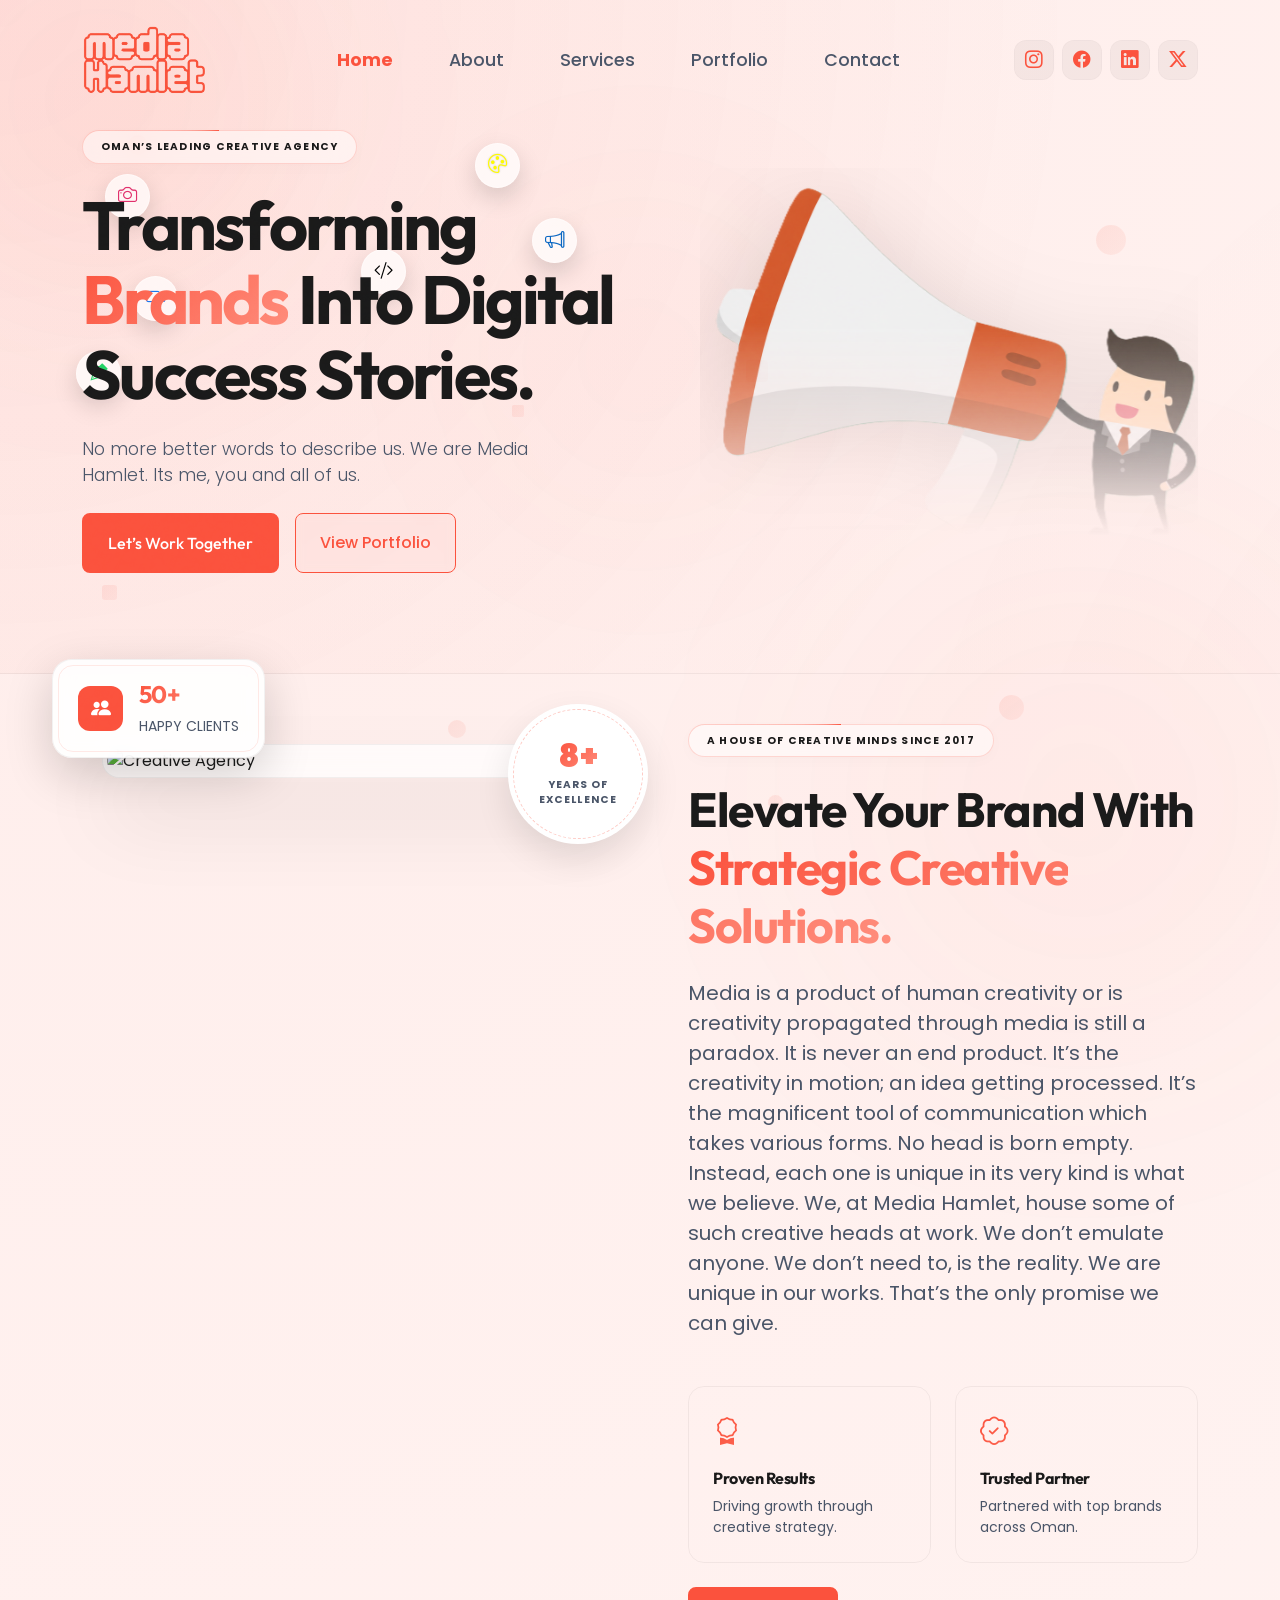
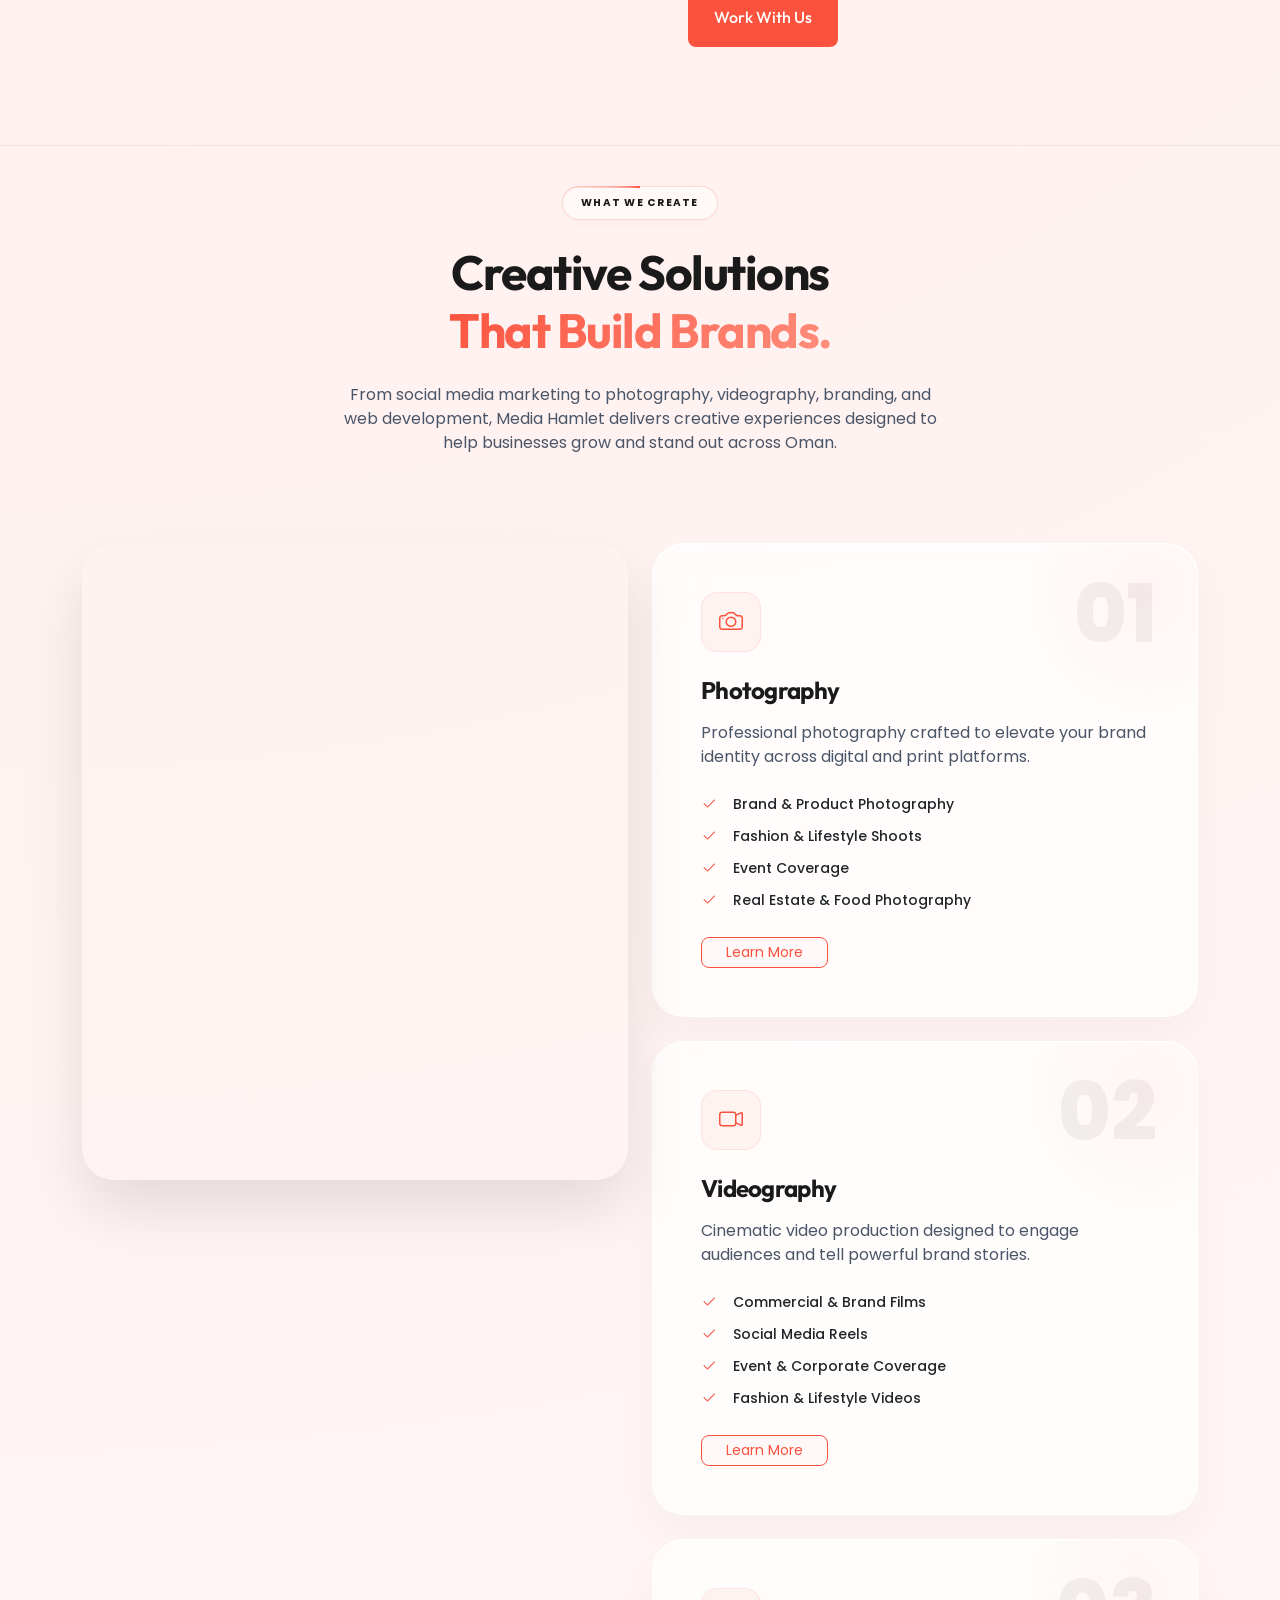
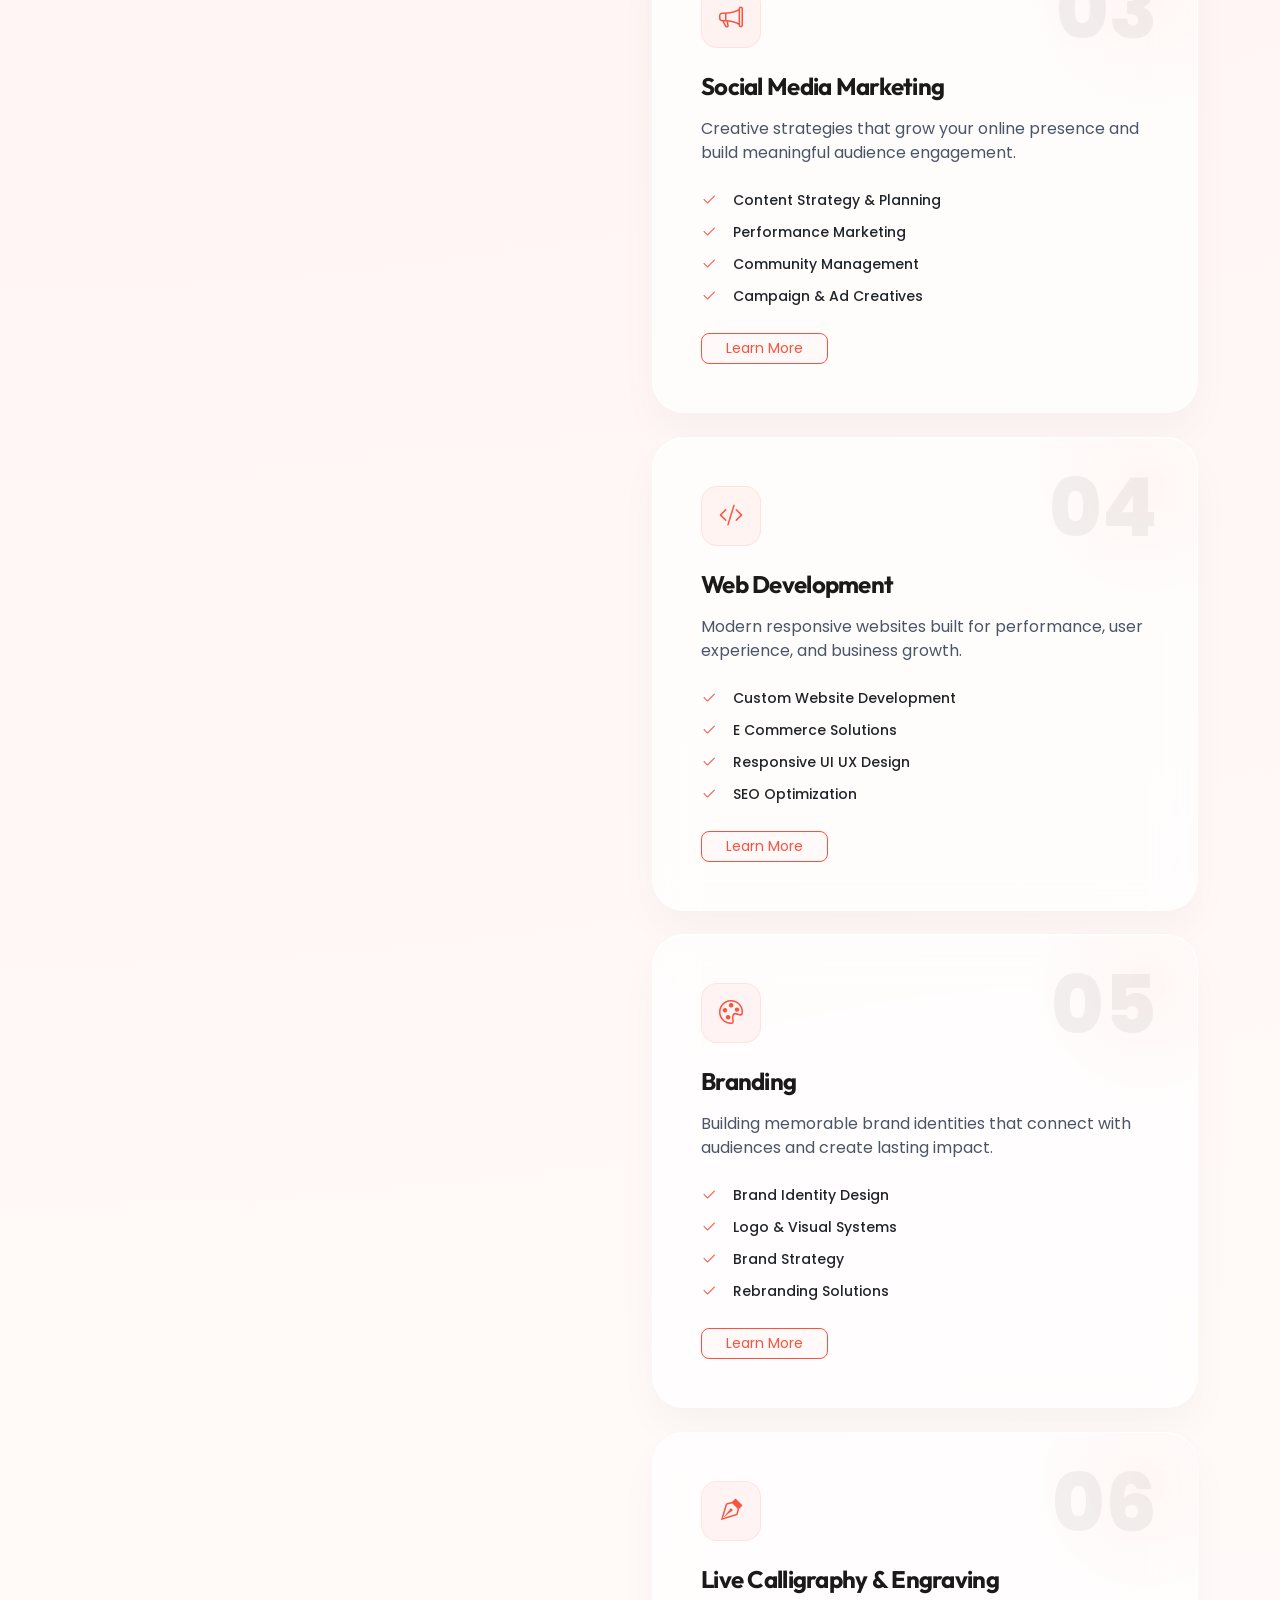
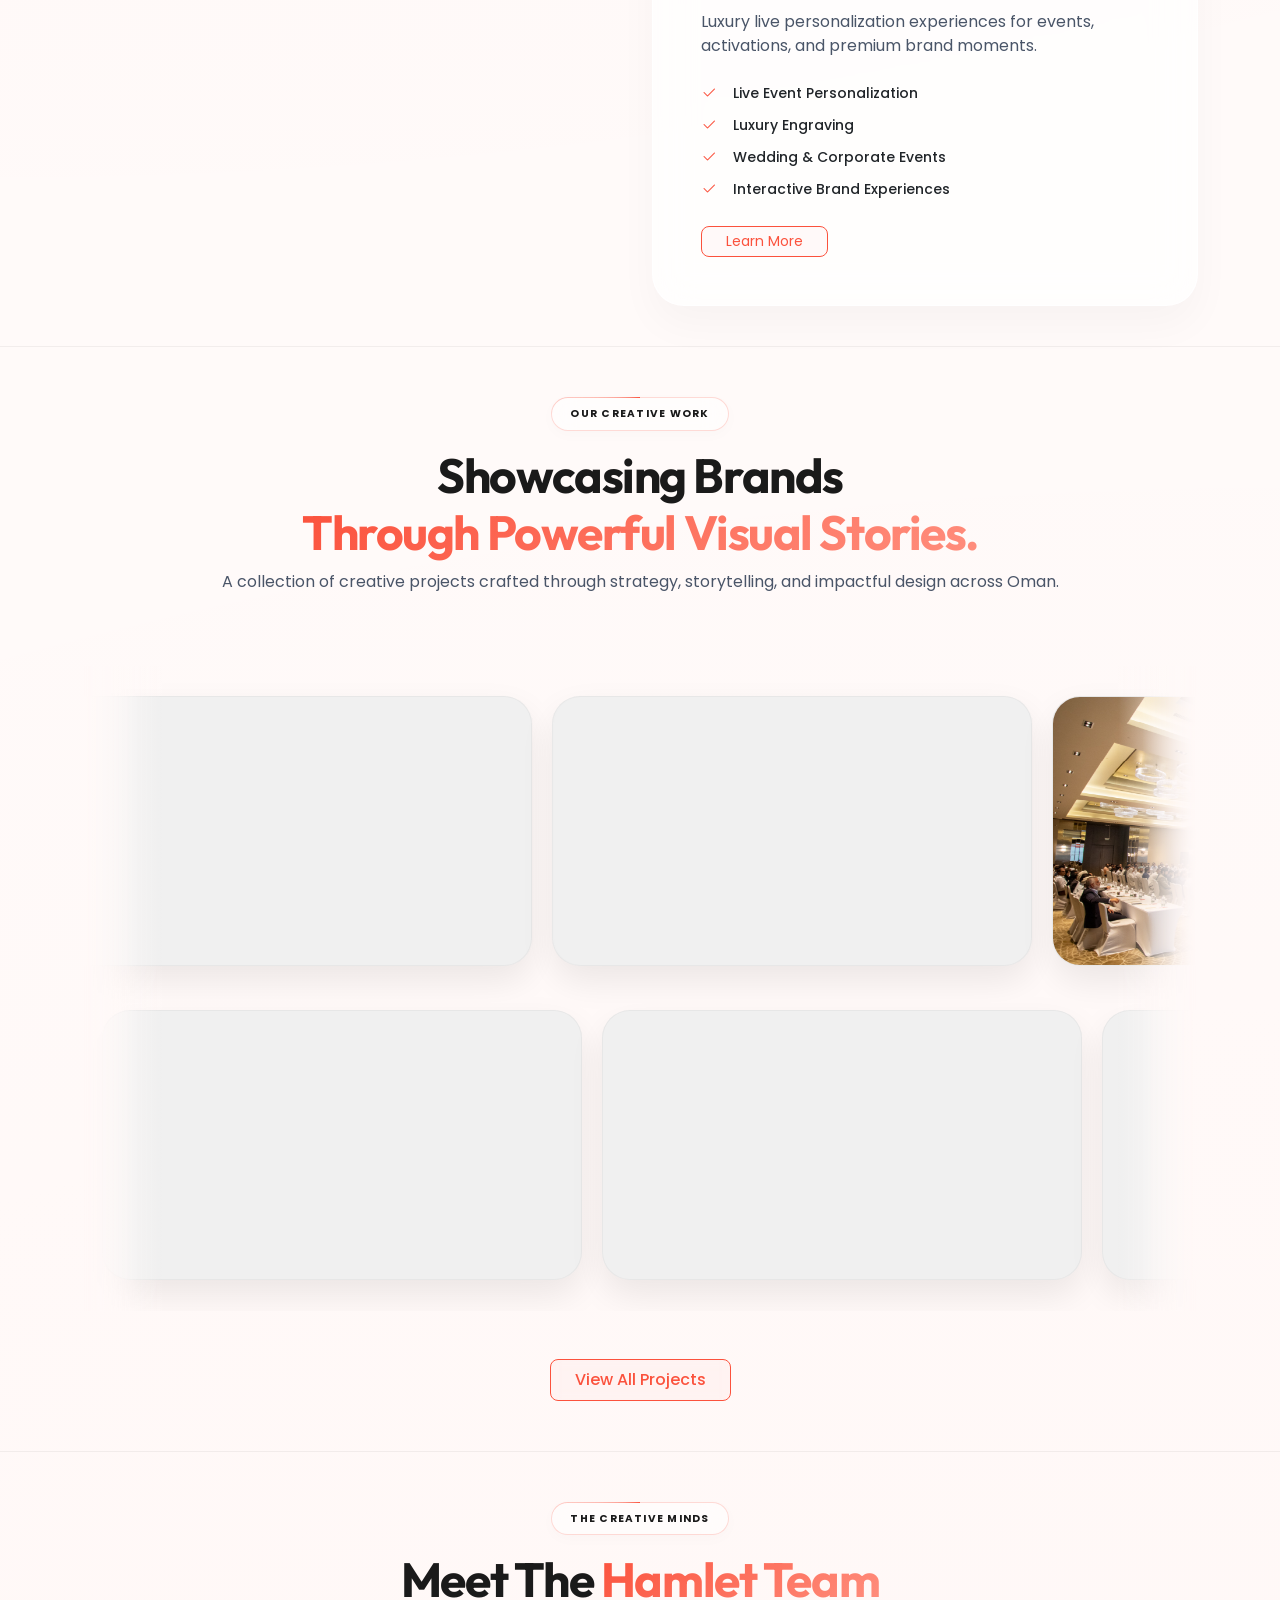
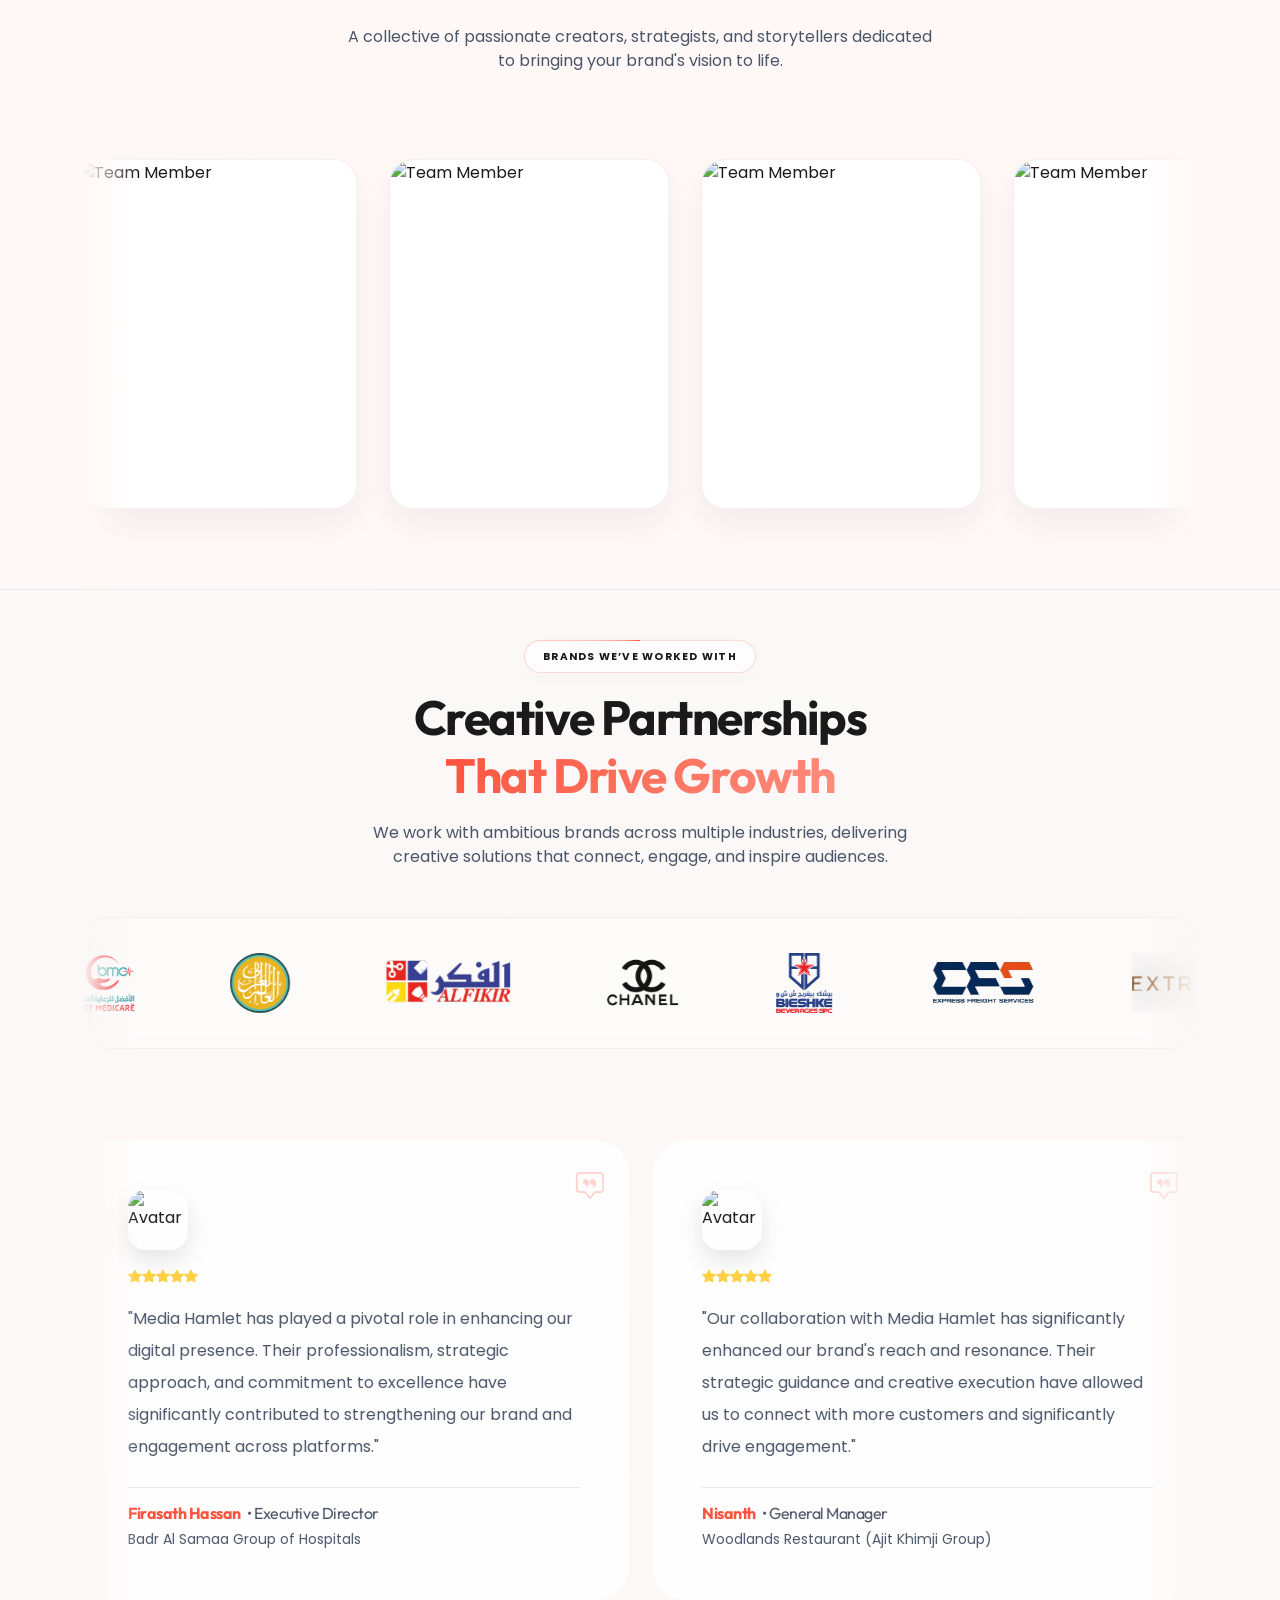
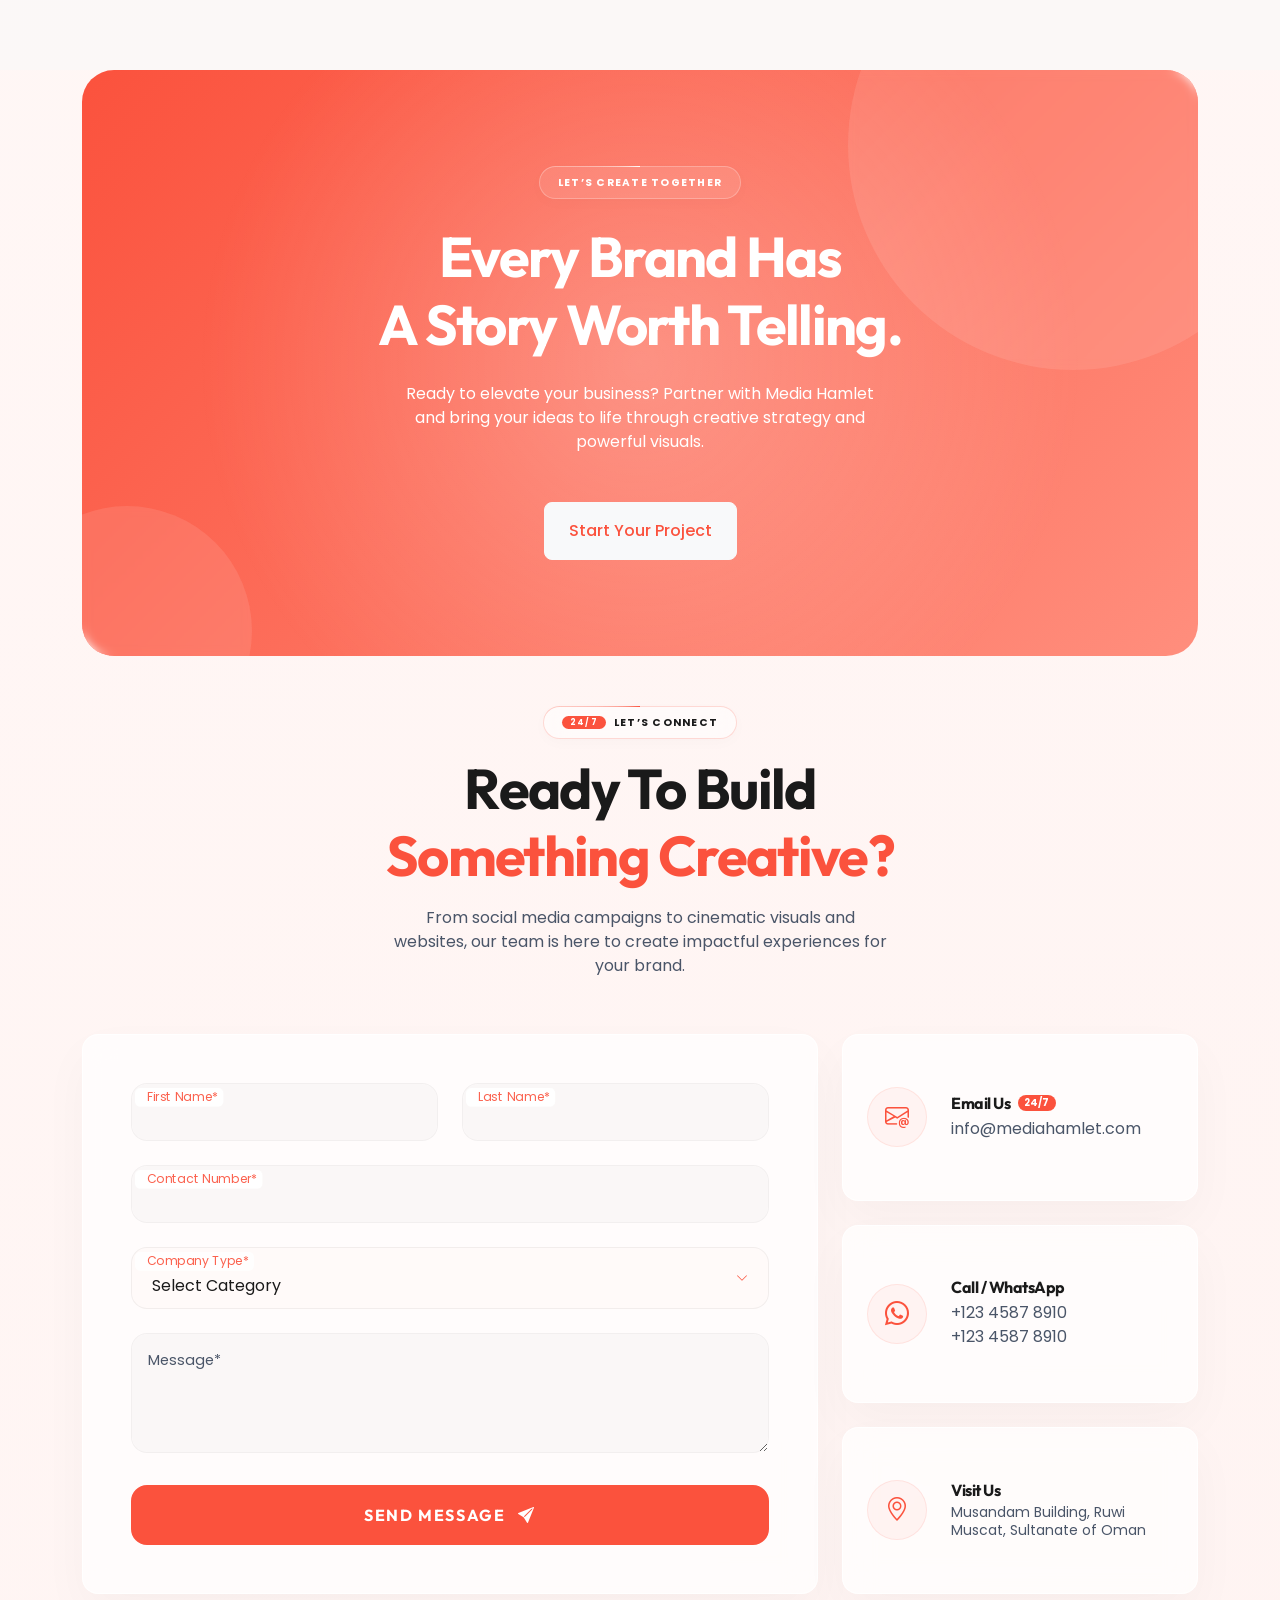
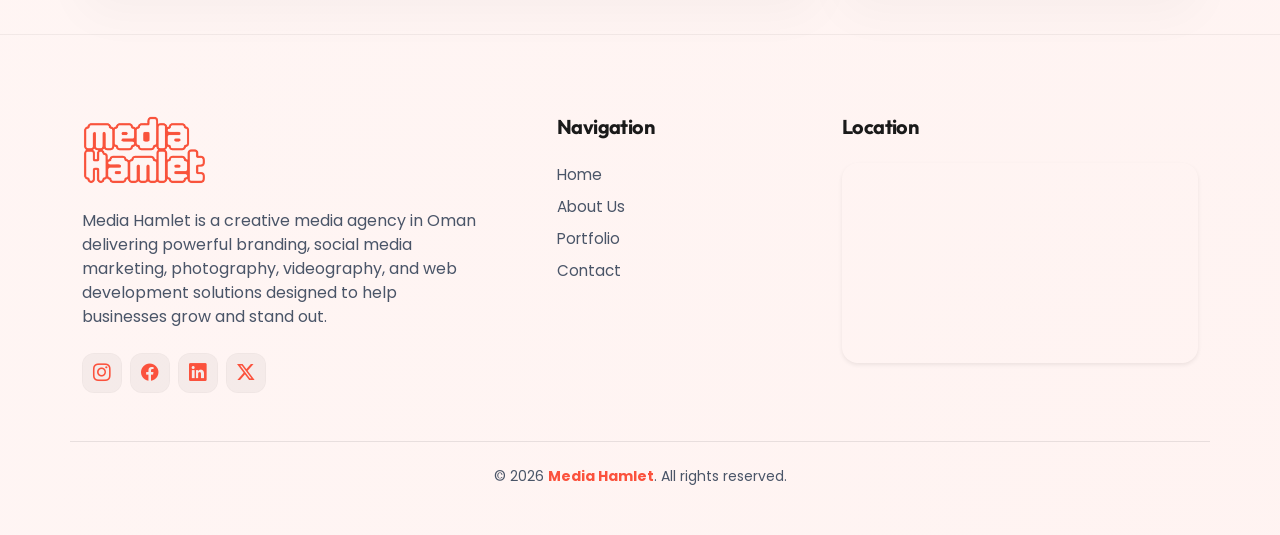
==== commit 1ffec1a6: "hero section image changed" ====
--- a/index.html
+++ b/index.html
@@ -15,7 +15,8 @@
         as="style">
     <link rel="preload" href="https://fonts.googleapis.com/css2?family=Outfit:wght@300;400;500;600;700;800&display=swap"
         as="style">
-    <link href="https://fonts.googleapis.com/css2?family=Poppins:wght@300;400;500;600;700&display=swap" rel="stylesheet">
+    <link href="https://fonts.googleapis.com/css2?family=Poppins:wght@300;400;500;600;700&display=swap"
+        rel="stylesheet">
     <link href="https://fonts.googleapis.com/css2?family=Outfit:wght@300;400;500;600;700;800&display=swap"
         rel="stylesheet">
 
@@ -106,6 +107,13 @@
         <div class="container">
             <div class="row align-items-center">
                 <div class="col-lg-6 position-relative z-1" data-aos="fade-up" data-aos-duration="1000">
+                    <!-- Background Floating Icons -->
+                    <div class="social-floating-icon icon-ig"><i class="bi bi-camera"></i></div>
+                    <div class="social-floating-icon icon-fb"><i class="bi bi-camera-video"></i></div>
+                    <div class="social-floating-icon icon-ln"><i class="bi bi-megaphone"></i></div>
+                    <div class="social-floating-icon icon-tk"><i class="bi bi-code-slash"></i></div>
+                    <div class="social-floating-icon icon-sc"><i class="bi bi-palette"></i></div>
+                    <div class="social-floating-icon icon-wa"><i class="bi bi-vector-pen"></i></div>
                     <div class="badge-custom mb-4 d-inline-block">
                         OMAN’S LEADING CREATIVE AGENCY
                     </div>
@@ -116,6 +124,7 @@
                     <p class="lead text-secondary mb-4 pe-lg-5 hero-text" data-aos="fade-up" data-aos-delay="200">
                         No more better words to describe us. We are Media Hamlet.
                         Its me, you and all of us.
+                    </p>
                     <div class="d-flex flex-wrap gap-3" data-aos="fade-up" data-aos-delay="300">
                         <a href="#contact"
                             class="btn primary-btn rounded-3 px-4 py-3 fw-medium btn-hover-effect d-inline-flex align-items-center gap-2">
@@ -127,24 +136,12 @@
                         </a>
                     </div>
                 </div>
-                <div class="col-lg-6 position-relative mt-5 mt-lg-0" data-aos="fade-left" data-aos-duration="1200"
+                <div class="col-lg-6 position-relative mt-4 mt-lg-0" data-aos="fade-left" data-aos-duration="1200"
                     data-aos-delay="200">
                     <div class="hero-graphic-container ms-lg-5">
                         <div class="hero-image-wrapper position-relative text-center">
-                            <div class="social-floating-icon icon-ig"><i class="bi bi-camera"></i></div>
-                            <!-- Photography -->
-                            <div class="social-floating-icon icon-fb"><i class="bi bi-camera-video"></i></div>
-                            <!-- Videography -->
-                            <div class="social-floating-icon icon-ln"><i class="bi bi-megaphone"></i></div>
-                            <!-- Social Media Marketing -->
-                            <div class="social-floating-icon icon-tk"><i class="bi bi-code-slash"></i></div>
-                            <!-- Web Development -->
-                            <div class="social-floating-icon icon-sc"><i class="bi bi-palette"></i></div>
-                            <!-- Branding -->
-                            <div class="social-floating-icon icon-wa"><i class="bi bi-vector-pen"></i></div>
-                            <!-- Live Calligraphy & Engraving -->
-                            <img src="asstes/hero_img.png" alt="Social Media Expert" fetchpriority="high" width="600"
-                                height="500" class="img-fluid hero-person-img position-relative z-2">
+                            <img src="asstes/hero_img2.png" alt="Social Media Expert" fetchpriority="high"
+                                class="img-fluid hero-person-img position-relative z-2">
                         </div>
                     </div>
                 </div>
@@ -197,8 +194,13 @@
                         <span class="text-gradient">Strategic Creative Solutions.</span>
                     </h2>
                     <p class="text-secondary mb-5 fs-5 text-start">
-                        Media is a product of human creativity or is creativity propagated through media is still a paradox. It is never an end product. It’s the creativity in motion; an idea getting processed. It’s the magnificent tool of communication which takes various forms. No head is born empty. Instead, each one is unique in its very kind is what we believe. We, at Media Hamlet, house some of such creative heads at work. We don’t emulate anyone. We don’t need to, is the reality. We are unique in our works. That’s the only promise we can give.
-
+                        Media is a product of human creativity or is creativity propagated through media is still a
+                        paradox. It is never an end product. It’s the creativity in motion; an idea getting processed.
+                        It’s the magnificent tool of communication which takes various forms. No head is born empty.
+                        Instead, each one is unique in its very kind is what we believe. We, at Media Hamlet, house some
+                        of such creative heads at work. We don’t emulate anyone. We don’t need to, is the reality. We
+                        are unique in our works. That’s the only promise we can give.
+                    </p>
                     <div class="row g-4 mb-5">
                         <div class="col-sm-6">
                             <div class="about-feature-box p-4 rounded-4 border">
@@ -633,10 +635,10 @@
                                 decoding="async" width="600" height="338"></div>
                     </div>
                     <div class="portfolio-item-wrapper">
-                        <div class="portfolio-card"><img src="asstes/portfolio_images/p19.jpeg loading="lazy"
-                                decoding="async" width="600" height="338"></div>
-                    </div>
-                   
+                        <div class="portfolio-card"><img src="asstes/portfolio_images/p19.jpeg" loading="lazy"
+                                decoding="async" width="600" height="338"></div>
+                    </div>
+
                 </div>
             </div>
         </div>
--- a/style.css
+++ b/style.css
@@ -11,7 +11,7 @@
     --bg-main: #fffaf9;
     --card-bg: #f8f9fa;
     --text-main: #1a1a1a;
-    --text-muted: #6c757d;
+    --text-muted: #4a5568;
     --gradient-primary: linear-gradient(135deg, #fb523d 0%, #ff8e7d 100%);
     --font-primary: 'Poppins', sans-serif;
     --font-title: 'Outfit', sans-serif;
@@ -94,6 +94,10 @@
 }
 
 .text-secondary {
+    color: var(--text-muted) !important;
+}
+
+.text-muted {
     color: var(--text-muted) !important;
 }
 
@@ -118,7 +122,8 @@
     .ambient-glow,
     .global-bg-elements,
     .loader-bg-elements,
-    .cta-shape {
+    .cta-shape,
+    .social-floating-icon {
         display: none !important;
     }
 
@@ -322,19 +327,33 @@
 
 /* Buttons */
 .primary-btn {
-    background-color: var(--primary-color);
-    border-color: var(--primary-color);
-    color: white;
-    transition: all 0.3s ease;
+    background-color: var(--primary-color) !important;
+    border: 2px solid var(--primary-color) !important;
+    color: white !important;
+    font-family: var(--font-title);
+    font-weight: 600;
+    position: relative;
+    z-index: 1;
+    transition: all 0.4s var(--ease-out-expo) !important;
 }
 
 .primary-btn:hover,
-.primary-btn:focus {
-    background-color: var(--primary-hover);
-    border-color: var(--primary-hover);
-    color: white;
-    box-shadow: 0 10px 30px rgba(251, 82, 61, 0.5);
+.primary-btn:focus,
+.primary-btn:active {
+    background-color: var(--primary-hover) !important;
+    border-color: var(--primary-hover) !important;
+    color: white !important;
+    box-shadow: 0 15px 35px rgba(251, 82, 61, 0.4);
     transform: translateY(-3px) scale(1.02);
+}
+
+.primary-btn:active {
+    transform: translateY(-1px) scale(0.98);
+}
+
+.primary-btn:focus-visible {
+    outline: none;
+    box-shadow: 0 0 0 4px rgba(251, 82, 61, 0.25);
 }
 
 .btn-hover-effect {
@@ -353,6 +372,8 @@
     transform: translate(-50%, -50%) scale(0);
     transition: transform 0.5s ease;
     border-radius: 50%;
+    pointer-events: none;
+    mix-blend-mode: screen;
 }
 
 .btn-hover-effect:hover::after {
@@ -438,7 +459,6 @@
 
 @media (min-width: 992px) {
     .hero-section {
-        min-height: 100vh;
         display: flex;
         align-items: center;
         padding: 120px 0 80px;
@@ -650,7 +670,7 @@
 }
 
 .hero-person-img {
-    max-height: 420px;
+    max-height: 360px;
     width: 100%;
     object-fit: contain;
     filter: drop-shadow(0 20px 50px rgba(0, 0, 0, 0.15));
@@ -663,8 +683,8 @@
 /* Increase hero image size and section padding for larger screens */
 @media (min-width: 1200px) {
     .hero-person-img {
-        max-height: 600px;
-        /* Increased size for big screens */
+        max-height: 480px;
+        /* Adjusted size for balanced desktop viewing */
     }
 
     .hero-section {
@@ -699,8 +719,8 @@
     align-items: center;
     justify-content: center;
     box-shadow: 0 10px 25px rgba(0, 0, 0, 0.15);
-    z-index: 3;
-    /* Increased z-index to appear above the hero image */
+    z-index: -1;
+    /* Set behind the text content */
     font-size: 1.2rem;
     animation: float-around 5s ease-in-out infinite;
     margin-left: -22.5px;
@@ -708,56 +728,46 @@
 }
 
 .icon-ig {
-    top: 5%;
-    /* Keep */
-    left: 95%;
-    /* Keep */
+    top: 15%;
+    left: 10%;
     color: #E1306C;
+    animation-delay: 1s;
+}
+
+.icon-fb {
+    top: 38%;
+    left: 15%;
+    color: #1877F2;
+    animation-delay: 2s;
+}
+
+.icon-ln {
+    top: 25%;
+    left: 85%;
+    color: #0A66C2;
+    animation-delay: 5s;
+}
+
+.icon-tk {
+    top: 32%;
+    left: 55%;
+    color: #000000;
+    animation-delay: 3s;
+}
+
+.icon-sc {
+    top: 8%;
+    left: 75%;
+    color: #FFFC00;
     animation-delay: 0s;
-}
-
-.icon-fb {
-    top: 35%;
-    /* Adjusted to be higher */
-    left: 98%;
-    /* Adjusted to be closer to the right edge */
-    color: #1877F2;
-    animation-delay: 1.5s;
-}
-
-.icon-ln {
-    top: 35%;
-    /* Adjusted to be higher */
-    left: 2%;
-    /* Adjusted to be closer to the left edge */
-    color: #0A66C2;
-    animation-delay: 3s;
-}
-
-.icon-tk {
-    top: 90%;
-    /* Adjusted to be higher, closer to the bottom of the visible image */
-    left: 50%;
-    /* Keep centered */
-    color: #000000;
-    animation-delay: 4.5s;
-}
-
-.icon-sc {
-    top: 2%;
-    /* Adjusted to be closer to the top edge */
-    left: 50%;
-    /* Keep centered */
-    color: #FFFC00;
-    animation-delay: 0.8s;
     text-shadow: 0 0 2px rgba(0, 0, 0, 0.2);
 }
 
 .icon-wa {
-    top: 95%;
+    top: 55%;
     left: 5%;
     color: #25D366;
-    animation-delay: 5.2s;
+    animation-delay: 4s;
 }
 
 .icon-yt {
@@ -792,7 +802,7 @@
     }
 
     50% {
-        transform: translate3d(10px, -20px, 0) rotate(15deg);
+        transform: translate3d(25px, -25px, 0) rotate(15deg);
     }
 }
 
@@ -1053,14 +1063,14 @@
     right: 40px;
     font-size: 5rem;
     font-weight: 800;
-    color: rgba(0, 0, 0, 0.02);
+    color: rgba(0, 0, 0, 0.05);
     line-height: 1;
     pointer-events: none;
     transition: all 0.4s ease;
 }
 
 .service-card:hover .service-number {
-    color: rgba(251, 82, 61, 0.06);
+    color: rgba(251, 82, 61, 0.12);
     transform: translateY(-5px);
 }
 
@@ -1811,6 +1821,10 @@
         background: radial-gradient(circle at 50% 20%, rgba(251, 82, 61, 0.08) 0%, transparent 60%);
     }
 
+    .hero-section .d-flex.flex-wrap {
+        justify-content: center;
+    }
+
     .brand-logo {
         height: 50px;
     }
@@ -1828,11 +1842,11 @@
 
     .hero-graphic-container {
         margin-left: 0 !important;
-        margin-top: 4rem;
+        margin-top: 1rem;
     }
 
     .hero-person-img {
-        max-height: 340px;
+        max-height: 300px;
     }
 
     .social-floating-icon {
@@ -1923,12 +1937,16 @@
 
 /* Extra small devices (phones, 576px and down) */
 @media (max-width: 575.98px) {
+    .hero-section {
+        padding-bottom: 10px;
+    }
+
     .hero-title {
         font-size: 1.8rem;
     }
 
     .hero-person-img {
-        max-height: 260px;
+        max-height: 220px;
     }
 
     .brand-logo {
@@ -1950,13 +1968,8 @@
         width: 260px;
     }
 
-    /* Reposition overflow icons for mobile */
-    .icon-fb {
-        left: 95%;
-    }
-
-    .icon-ln {
-        left: 5%;
+    .hero-graphic-container {
+        margin-top: 0.5rem;
     }
 
     .hero-section .btn {
@@ -2348,6 +2361,28 @@
     display: none;
 }
 
+@media (max-width: 575.98px) {
+    .filter-container {
+        display: grid !important;
+        grid-template-columns: repeat(2, 1fr);
+        gap: 10px !important;
+        padding: 0 10px;
+    }
+
+    .filter-btn {
+        padding: 10px 8px;
+        font-size: 0.8rem;
+        justify-content: center;
+        width: 100%;
+        gap: 6px;
+        white-space: nowrap;
+    }
+
+    .filter-btn i {
+        font-size: 0.9rem;
+    }
+}
+
 /* Team Slider Styles */
 .team-slider-wrapper {
     position: relative;
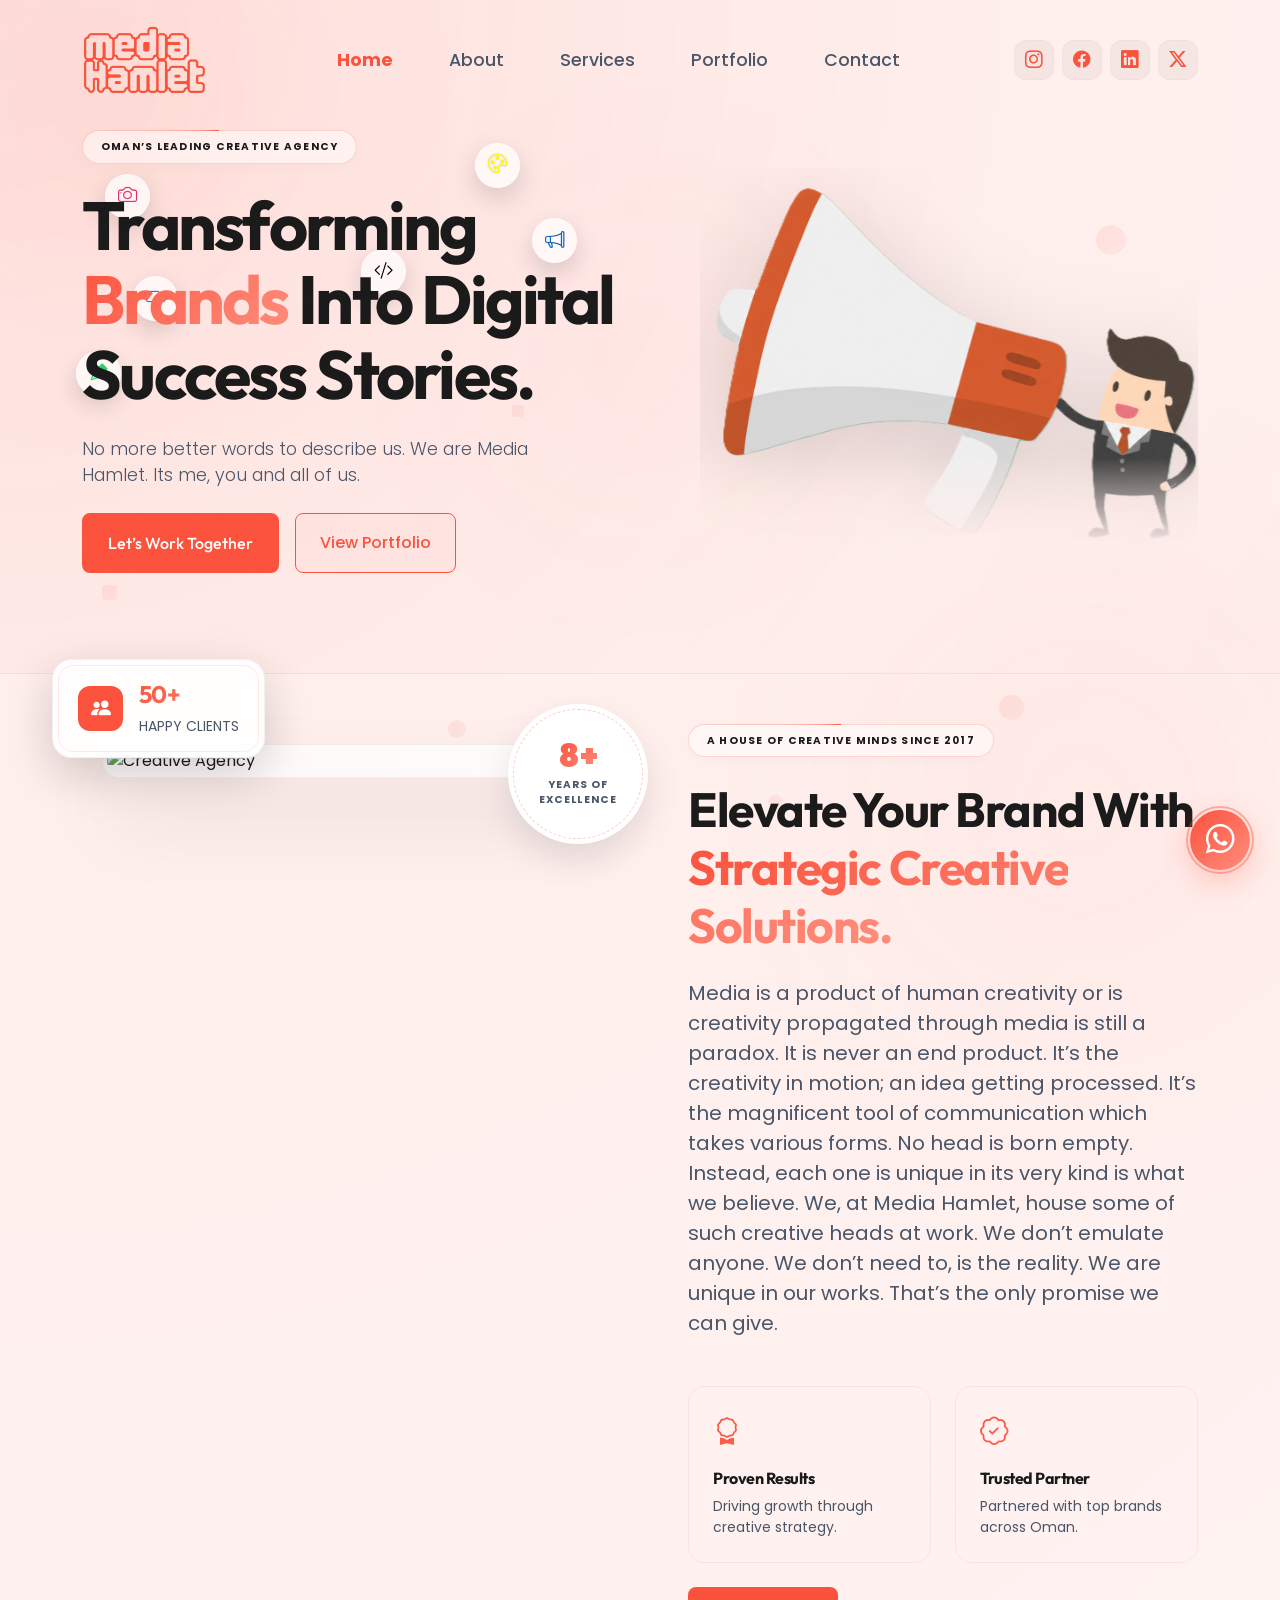
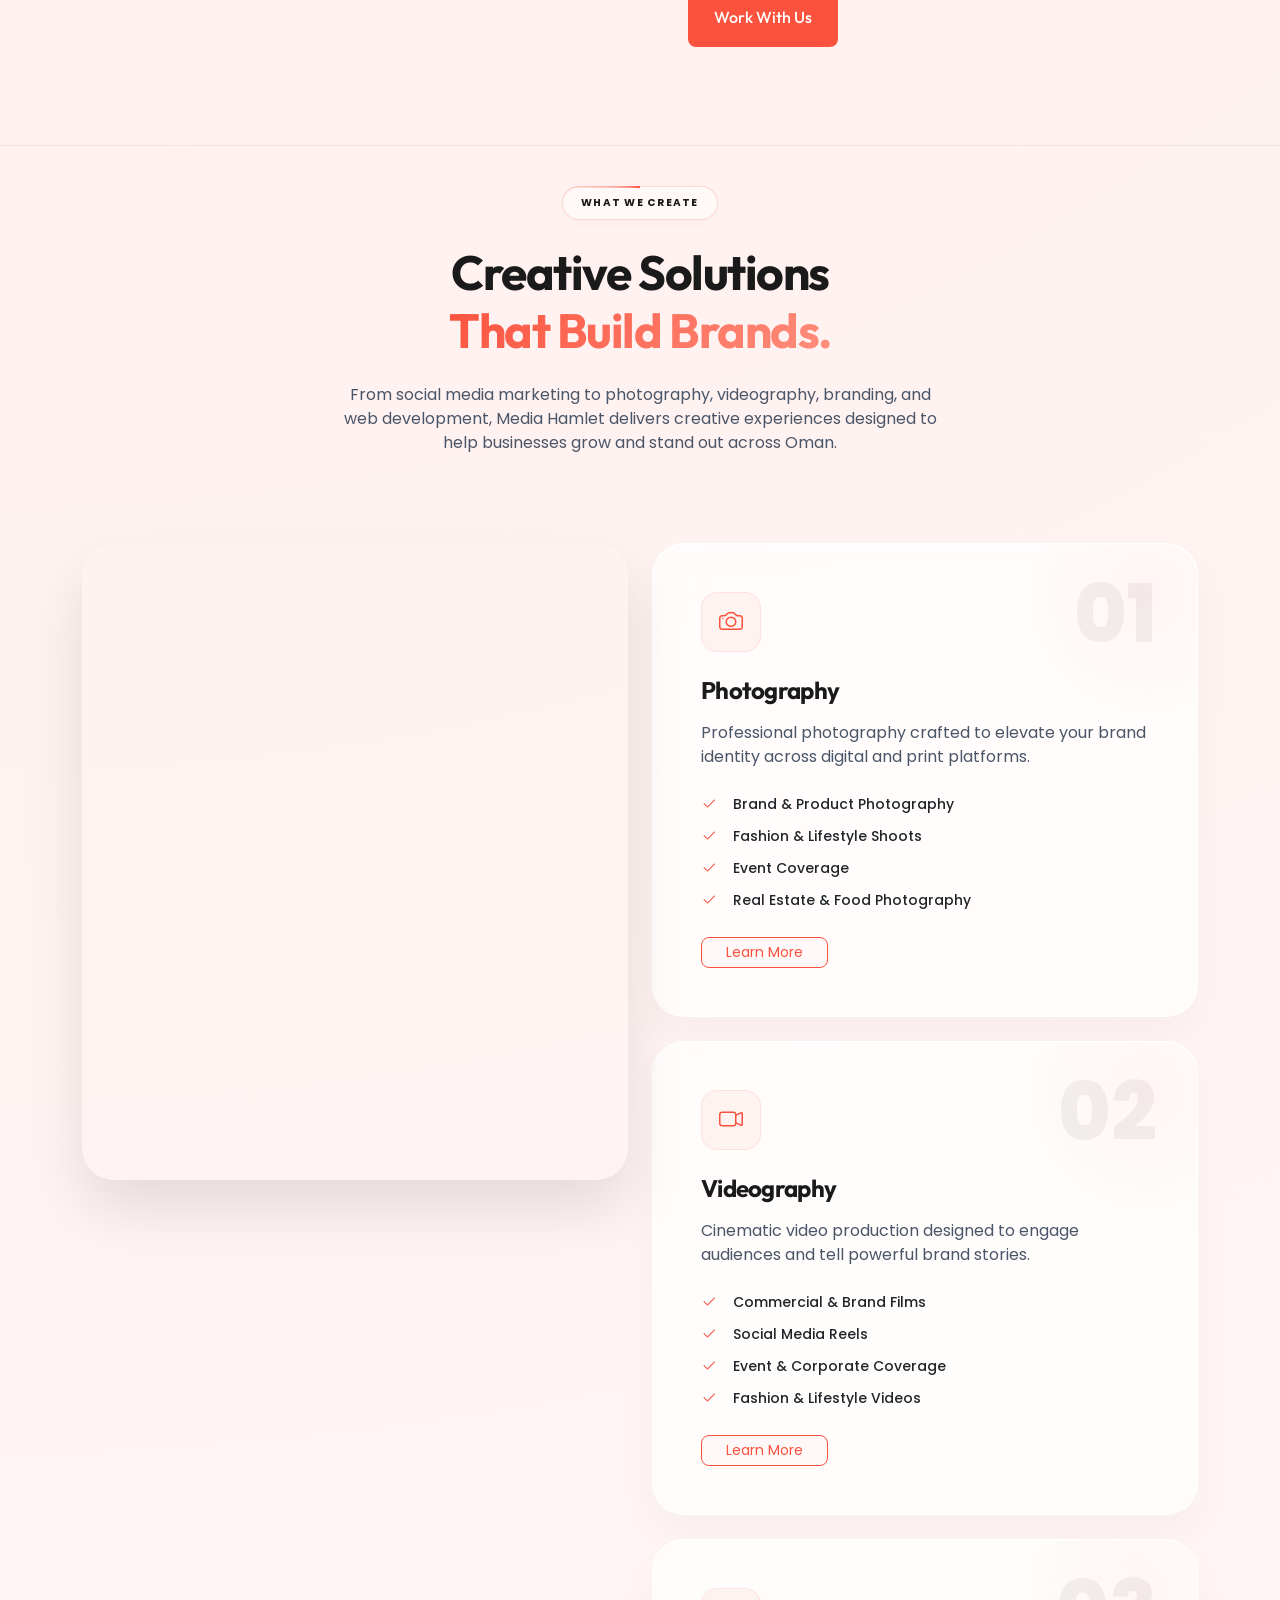
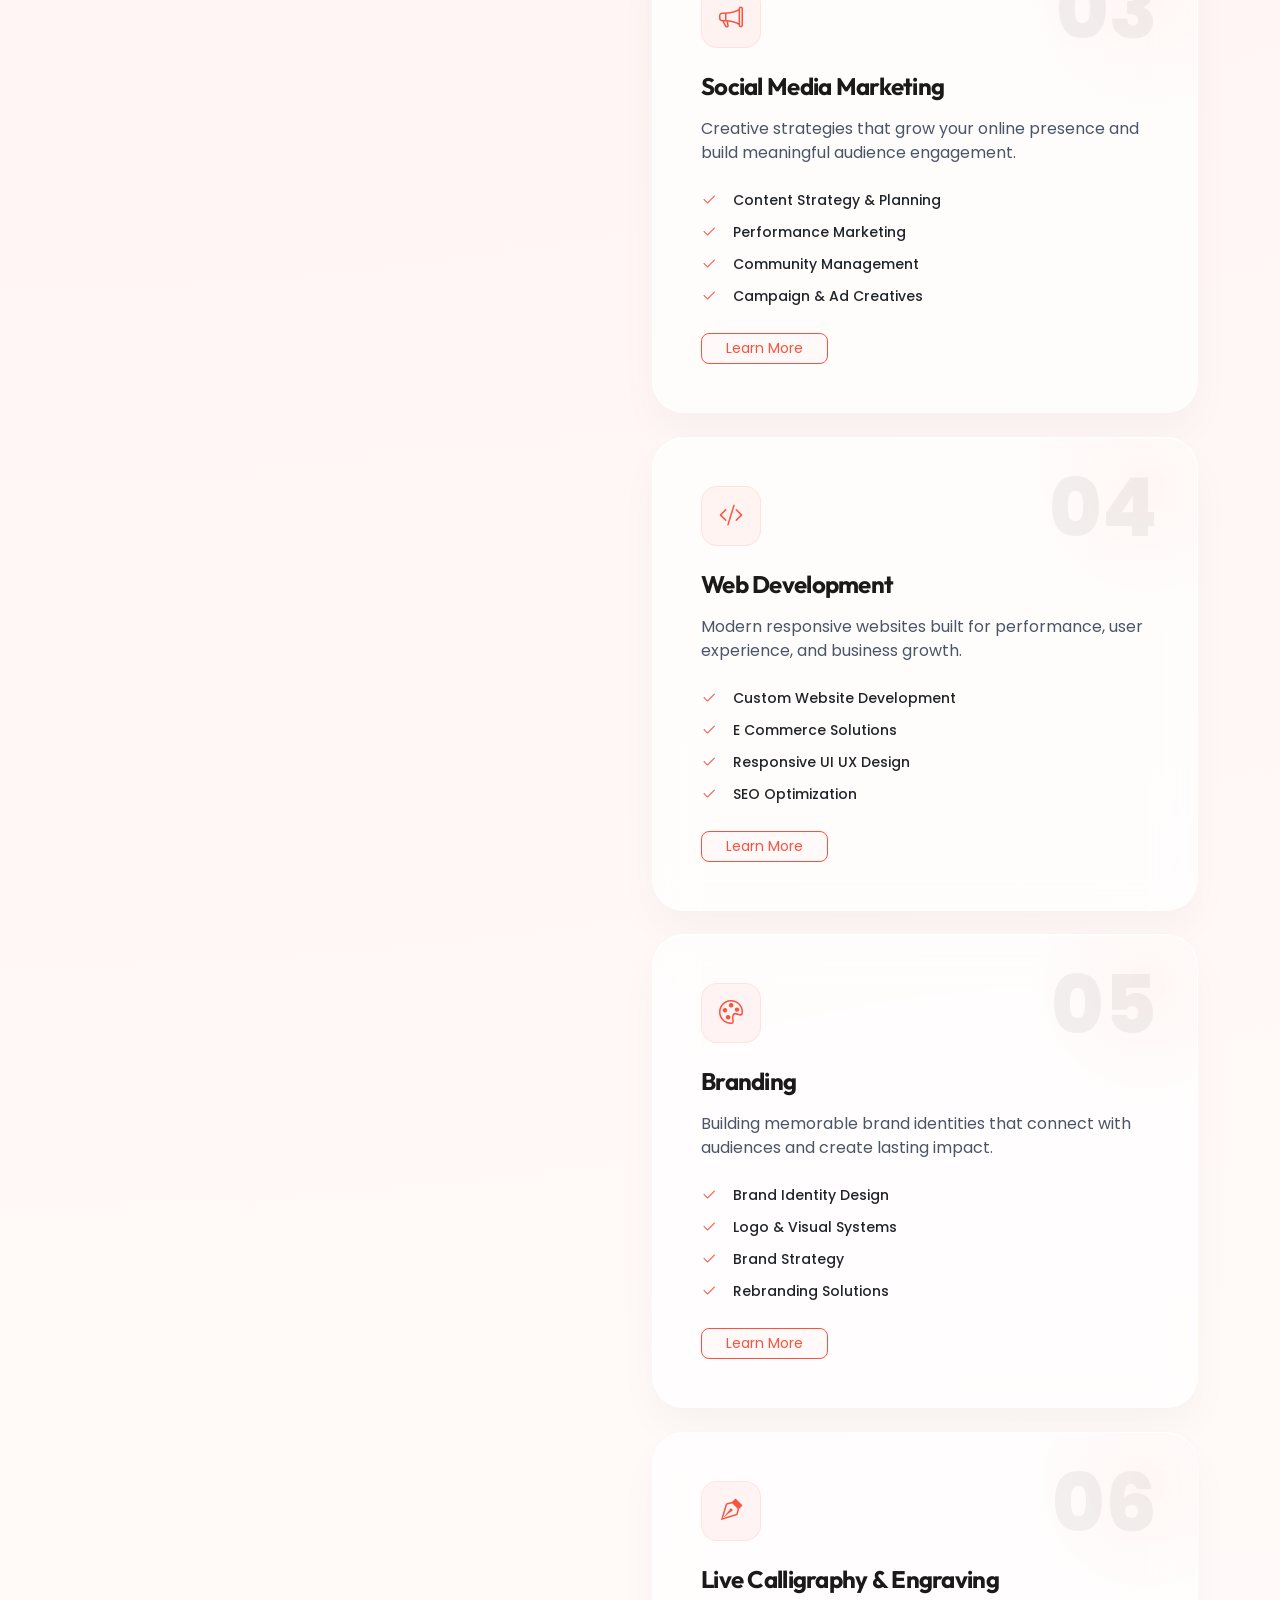
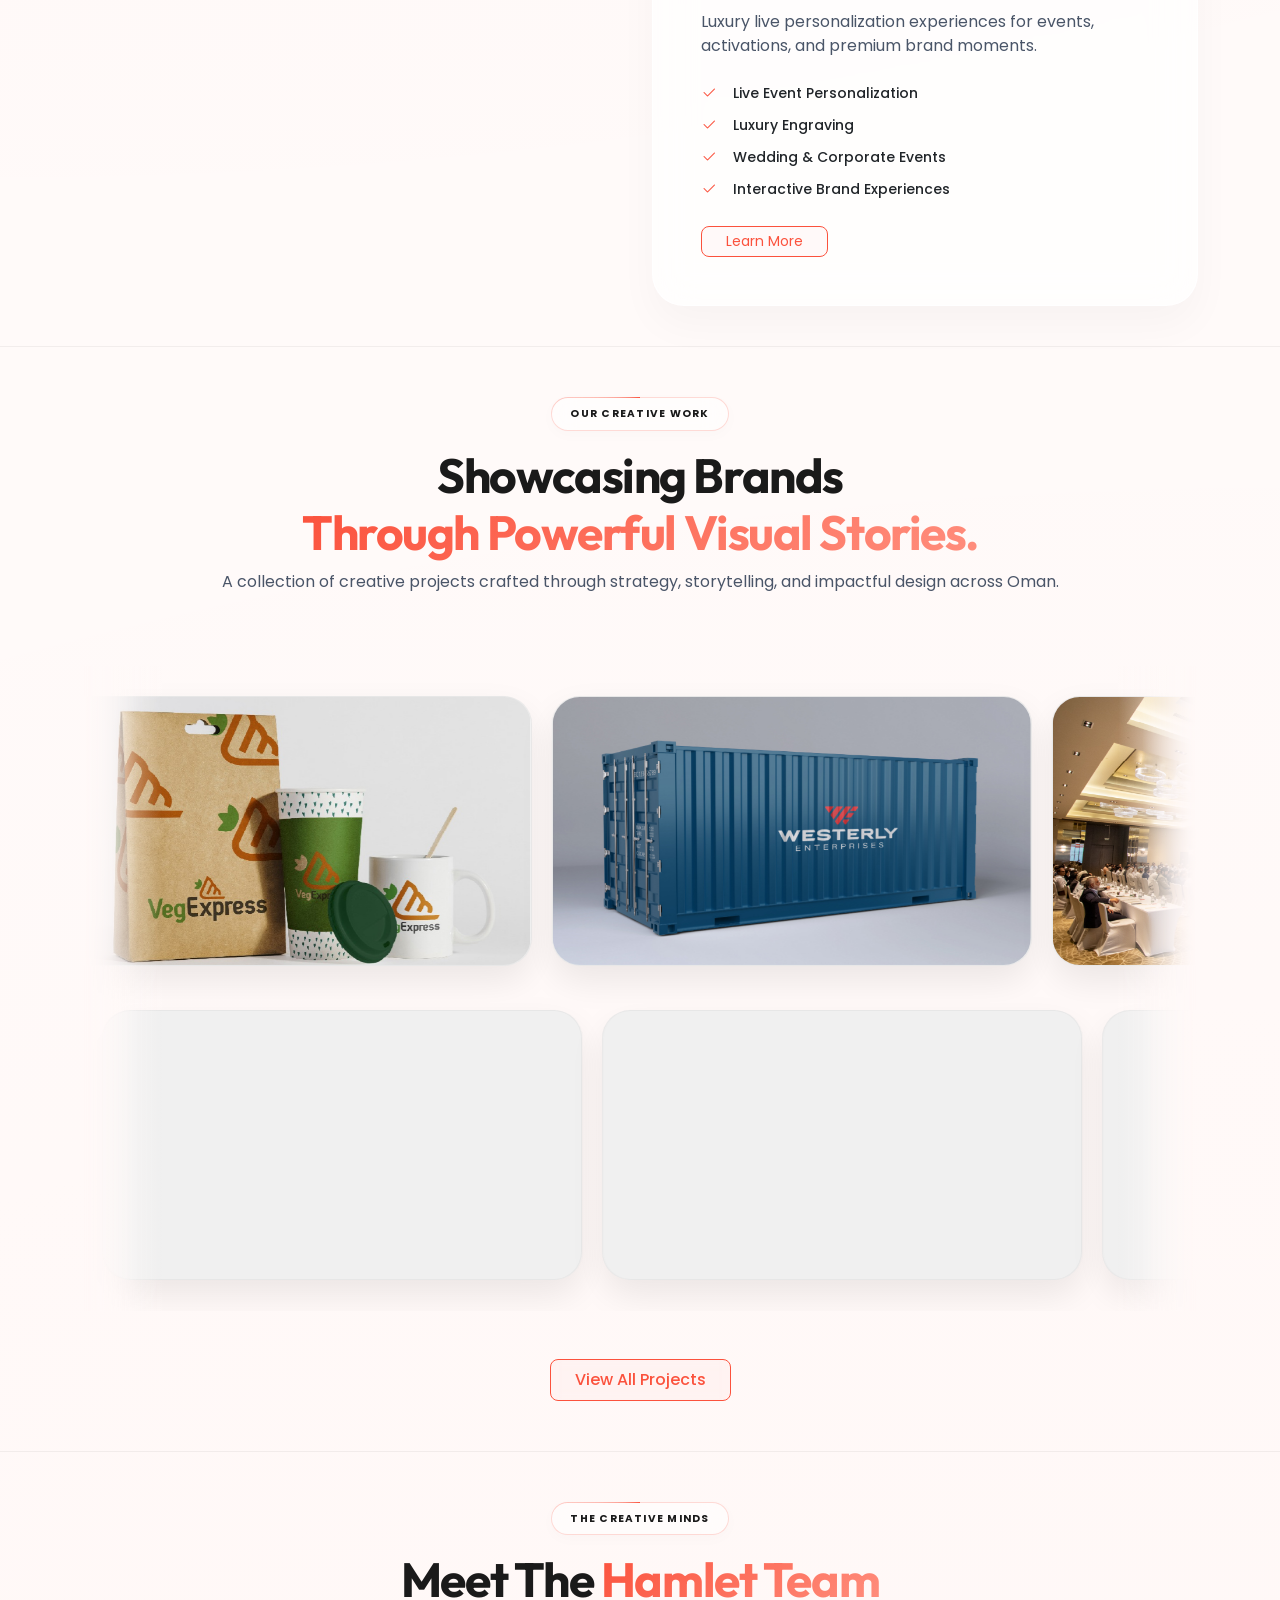
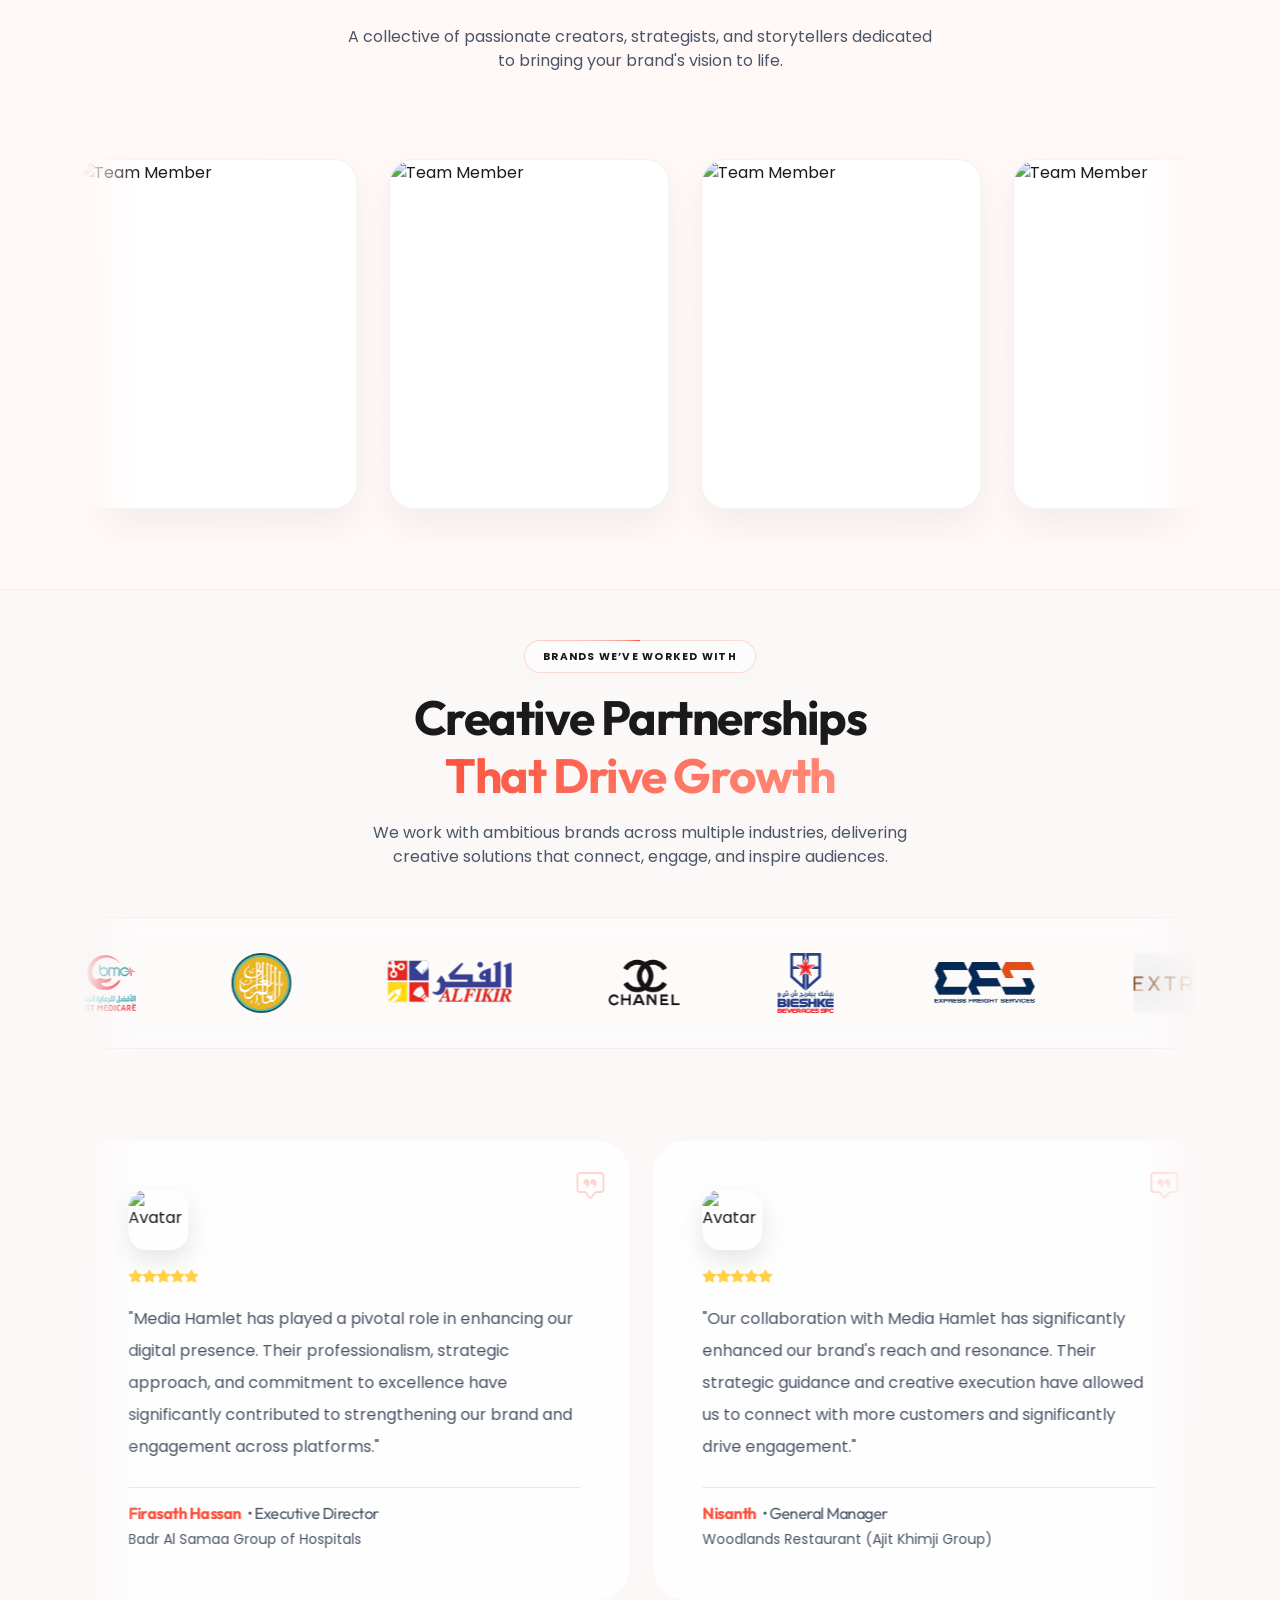
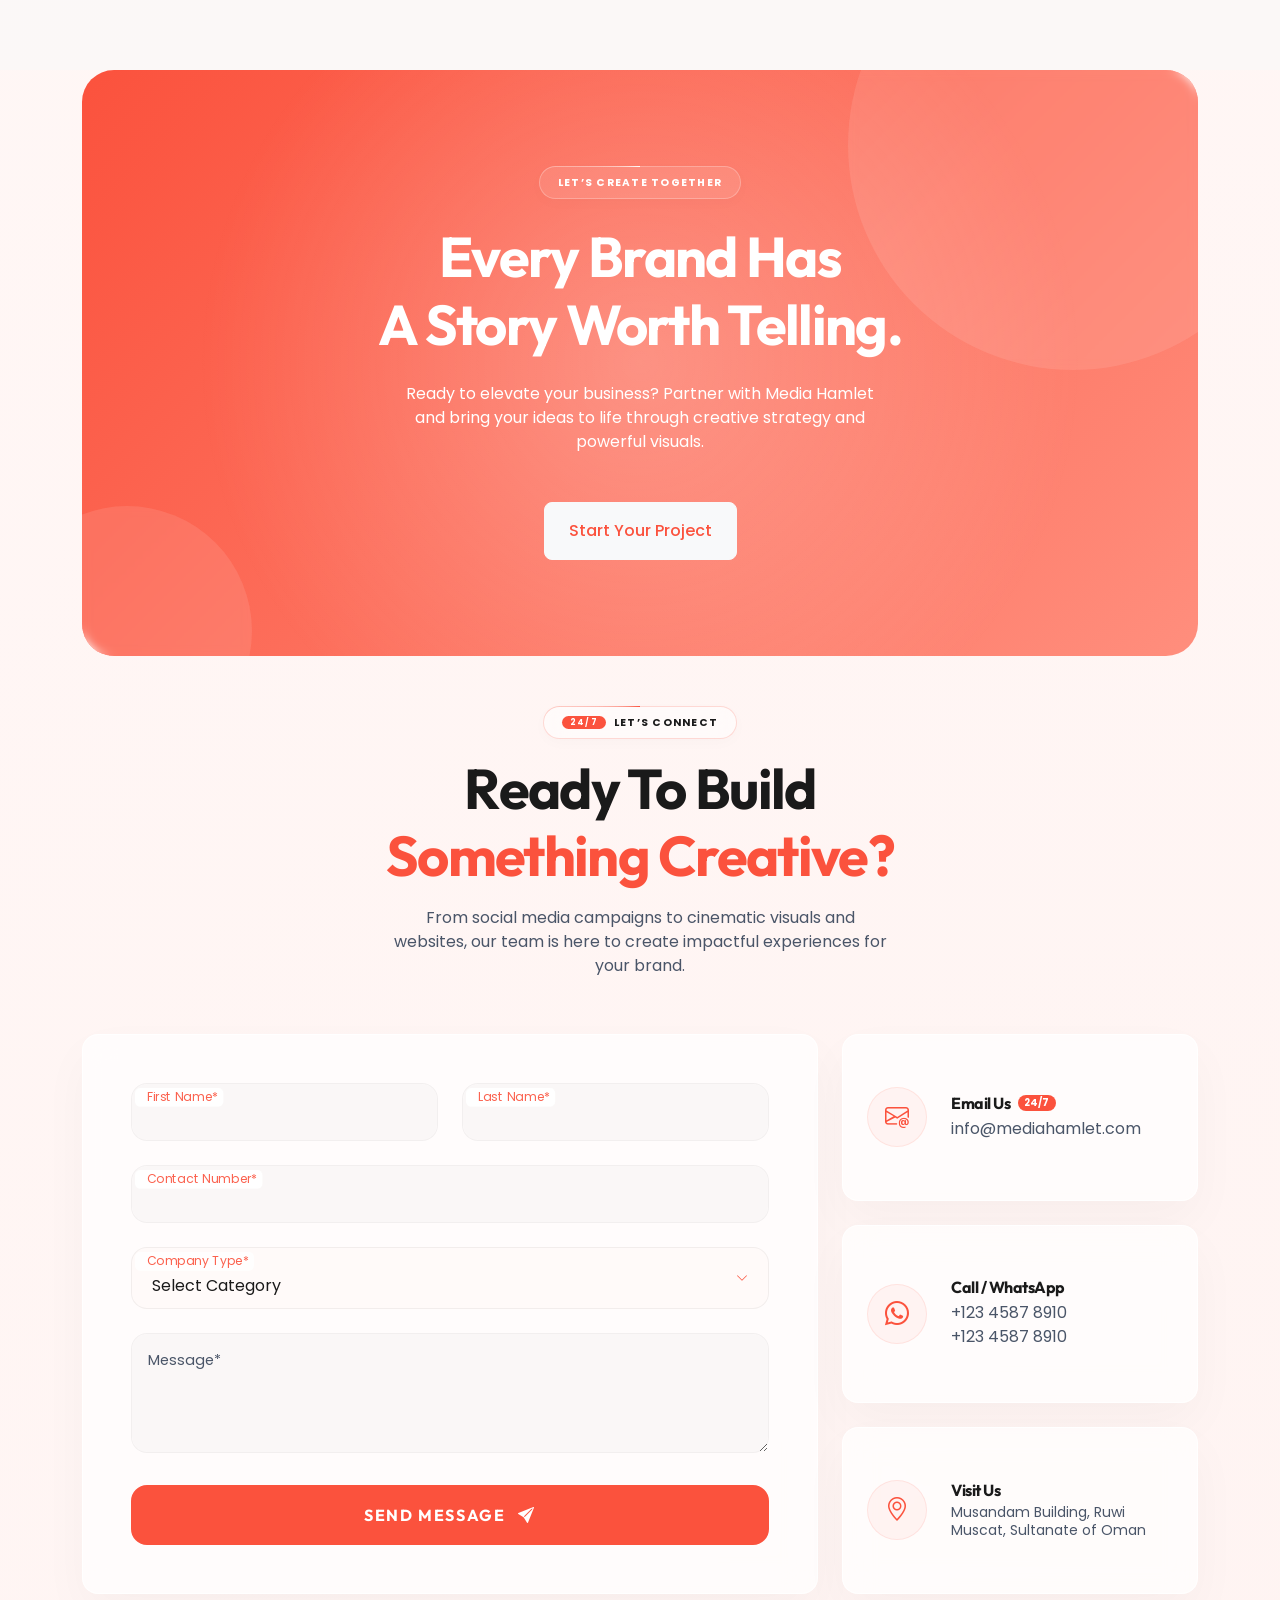
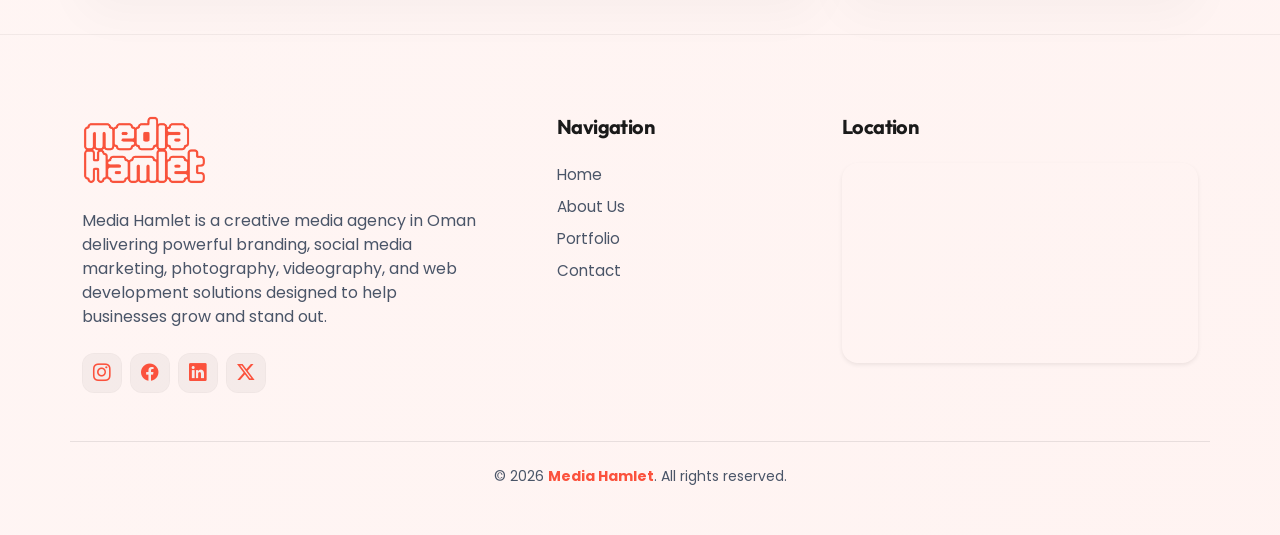
==== commit e2dd1ad6: "floatin whatsapp icon added in botton left corner" ====
--- a/index.html
+++ b/index.html
@@ -1331,6 +1331,11 @@
         </div>
     </div>
 
+    <!-- Floating WhatsApp -->
+    <a href="#" class="whatsapp-float" target="_blank" aria-label="Chat on WhatsApp">
+        <i class="bi bi-whatsapp"></i>
+    </a>
+
     <!-- Bootstrap Bundle JS -->
     <script src="https://cdn.jsdelivr.net/npm/bootstrap@5.3.2/dist/js/bootstrap.bundle.min.js"></script>
 
--- a/style.css
+++ b/style.css
@@ -676,8 +676,8 @@
     filter: drop-shadow(0 20px 50px rgba(0, 0, 0, 0.15));
     backface-visibility: hidden;
     will-change: transform;
-    mask-image: linear-gradient(to bottom, black 40%, transparent 95%);
-    -webkit-mask-image: linear-gradient(to bottom, black 40%, transparent 95%);
+    mask-image: linear-gradient(to bottom, black 75%, transparent 98%);
+    -webkit-mask-image: linear-gradient(to bottom, black 75%, transparent 98%);
 }
 
 /* Increase hero image size and section padding for larger screens */
@@ -2625,4 +2625,65 @@
 
 .portfolio-card:hover::after {
     opacity: 1;
+}
+
+/* Modern Floating WhatsApp Button */
+.whatsapp-float {
+    position: fixed;
+    bottom: 30px;
+    right: 30px;
+    width: 60px;
+    height: 60px;
+    background: var(--gradient-primary);
+    color: white !important;
+    border-radius: 50%;
+    display: flex;
+    align-items: center;
+    justify-content: center;
+    font-size: 1.8rem;
+    box-shadow: 0 10px 30px rgba(251, 82, 61, 0.3);
+    z-index: 9999;
+    text-decoration: none;
+    transition: all 0.4s var(--ease-out-expo);
+    animation: wa-entrance 1s var(--ease-out-expo) 1.5s both;
+}
+
+.whatsapp-float::after {
+    content: '';
+    position: absolute;
+    inset: -4px;
+    border-radius: 50%;
+    border: 2px solid var(--primary-color);
+    opacity: 0.4;
+    animation: wa-pulse 2s infinite;
+}
+
+.whatsapp-float:hover {
+    background: #25D366; /* Official WhatsApp Green */
+    transform: translateY(-10px) scale(1.1);
+    box-shadow: 0 20px 40px rgba(37, 211, 102, 0.4);
+}
+
+.whatsapp-float:hover::after {
+    border-color: #25D366;
+}
+
+@keyframes wa-entrance {
+    from { opacity: 0; transform: translate3d(30px, 30px, 0) scale(0); }
+    to { opacity: 1; transform: translate3d(0, 0, 0) scale(1); }
+}
+
+@keyframes wa-pulse {
+    0% { transform: scale(1); opacity: 0.6; }
+    100% { transform: scale(1.4); opacity: 0; }
+}
+
+@media (max-width: 767.98px) {
+    .whatsapp-float {
+        bottom: 20px;
+        right: 20px;
+        width: 50px;
+        height: 50px;
+        font-size: 1.5rem;
+    }
 }
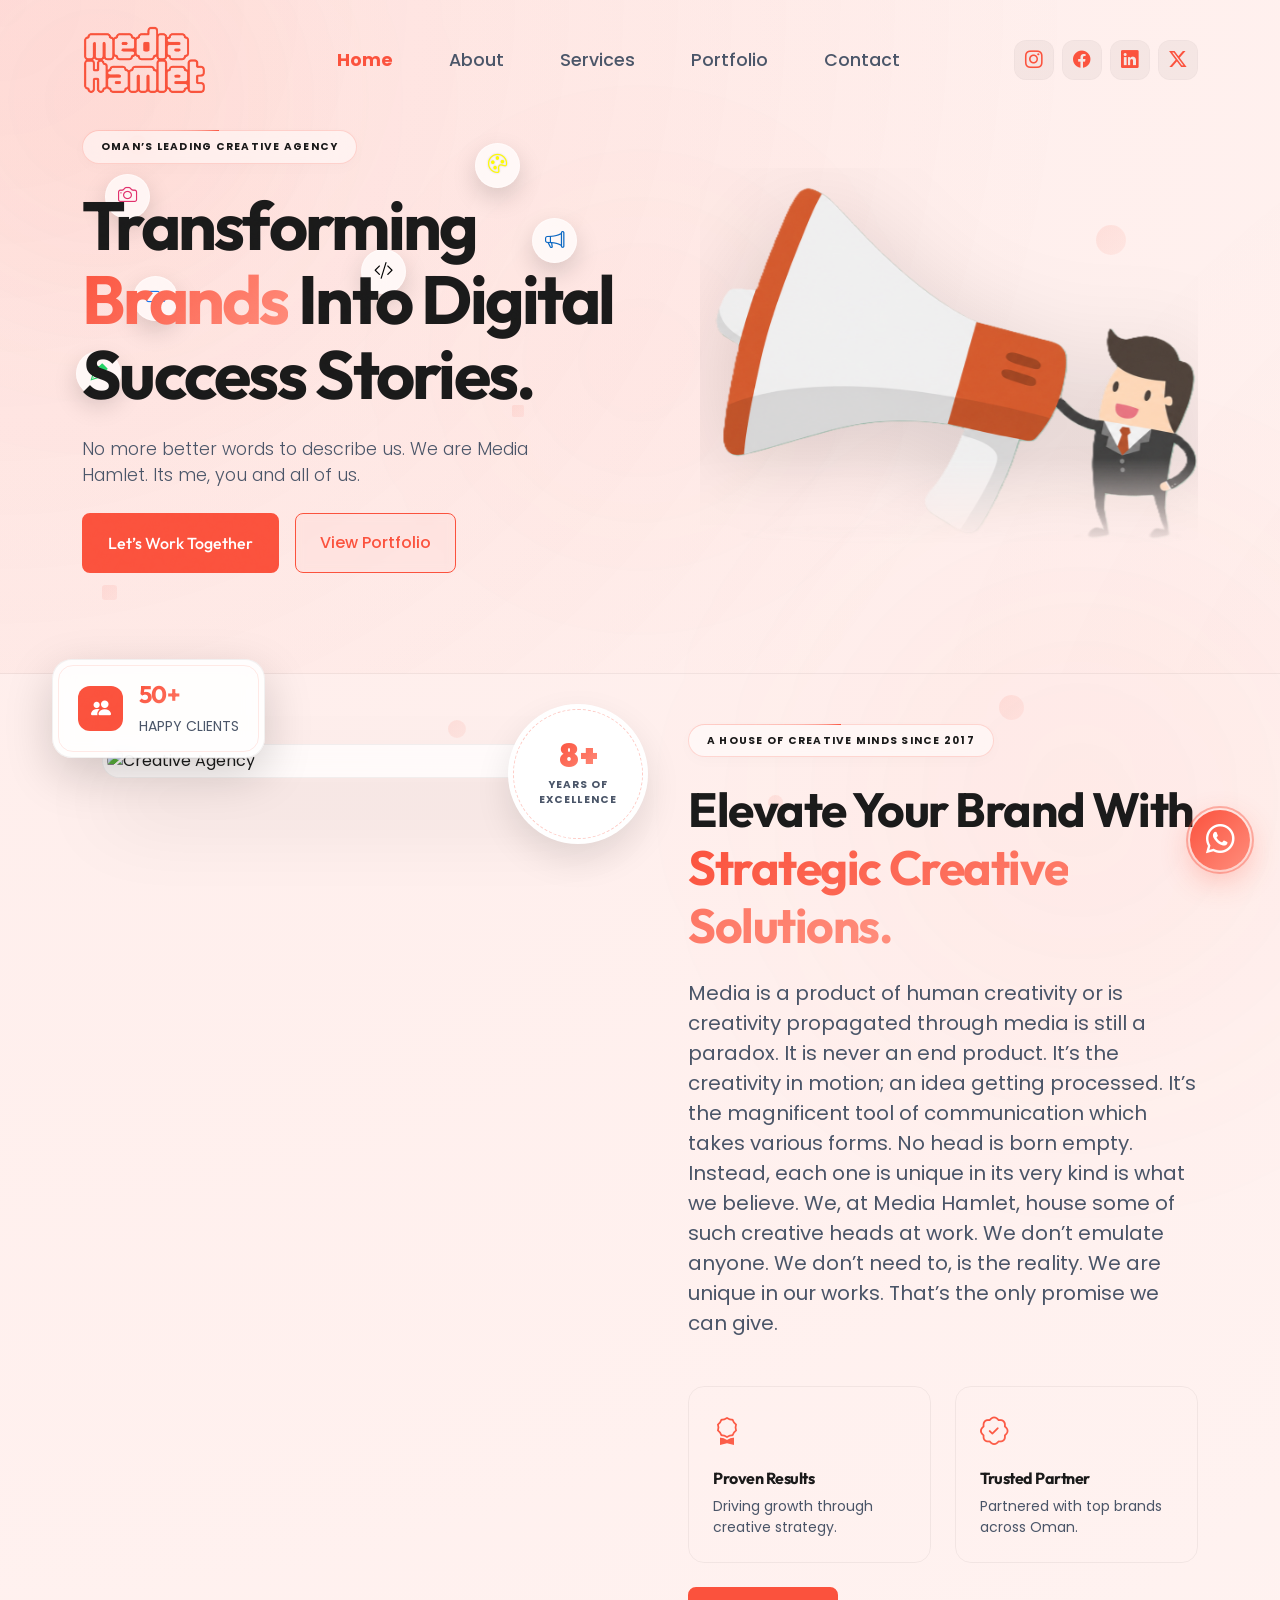
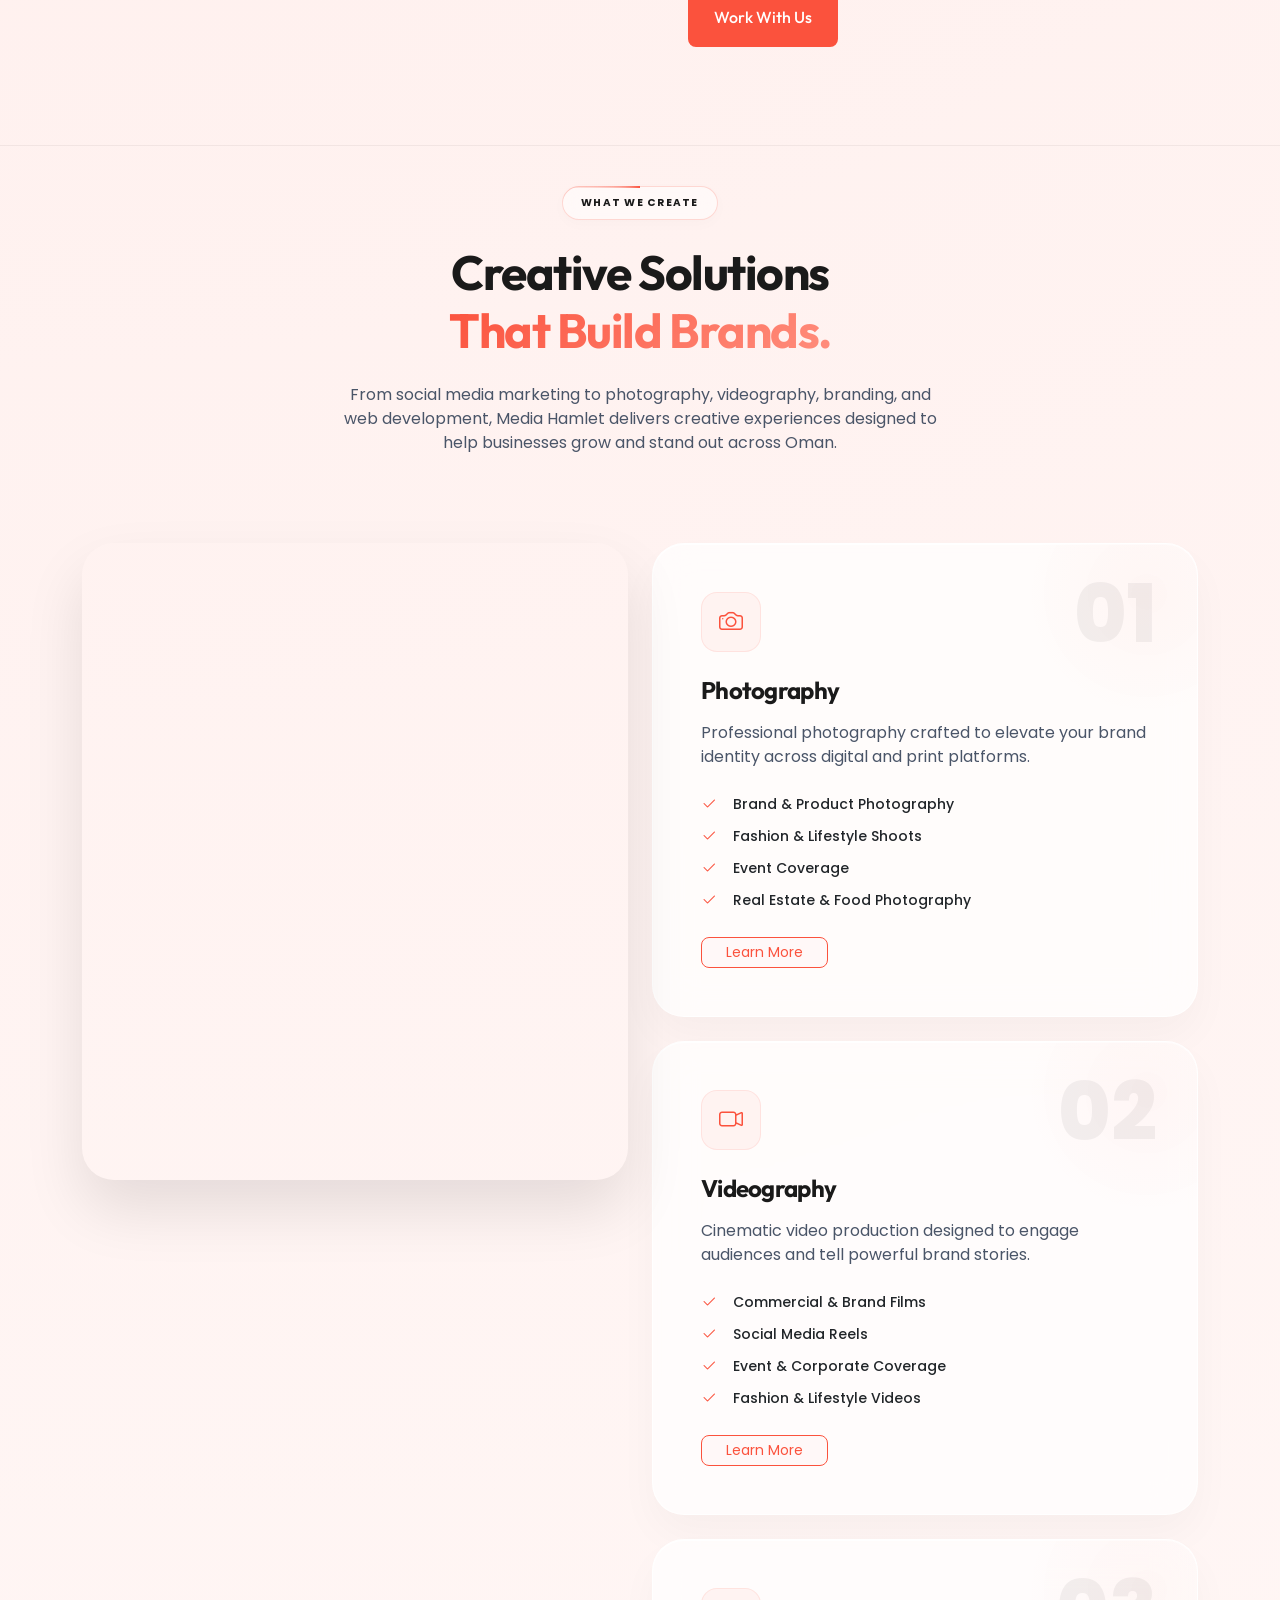
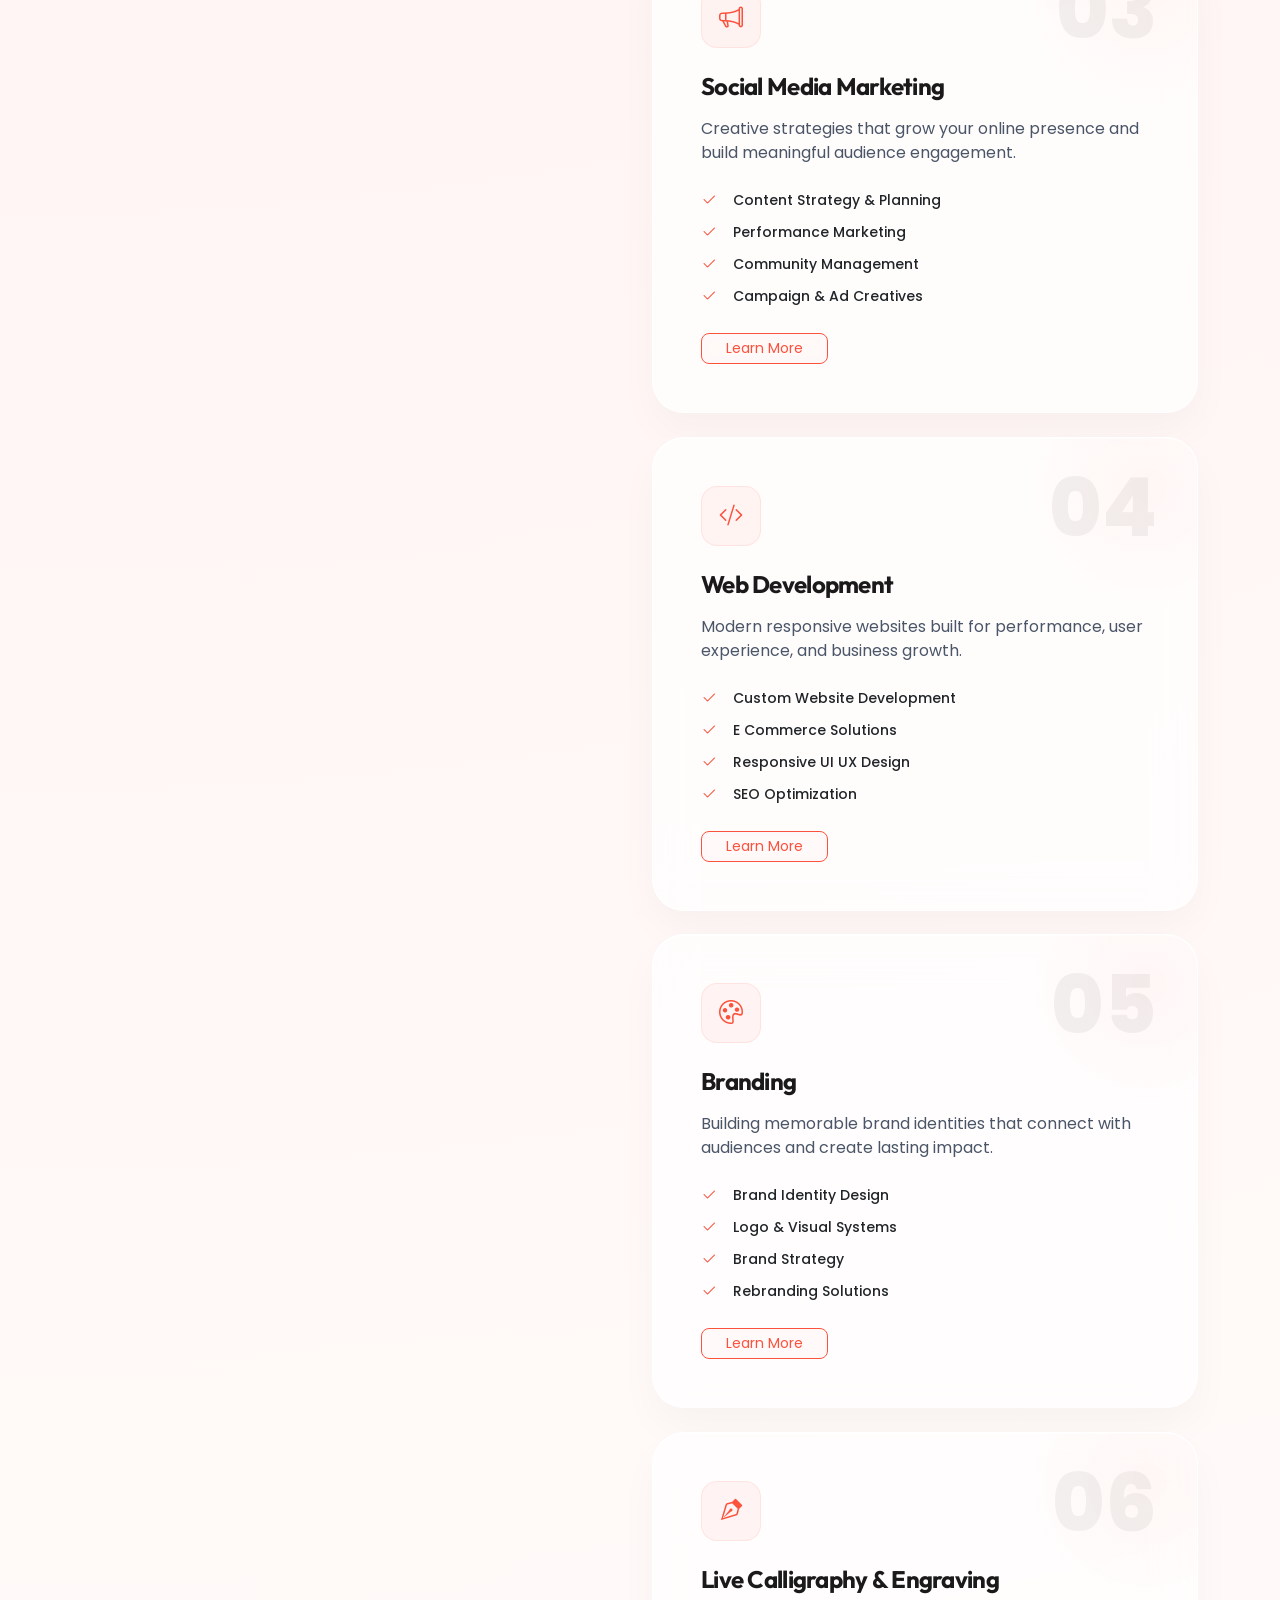
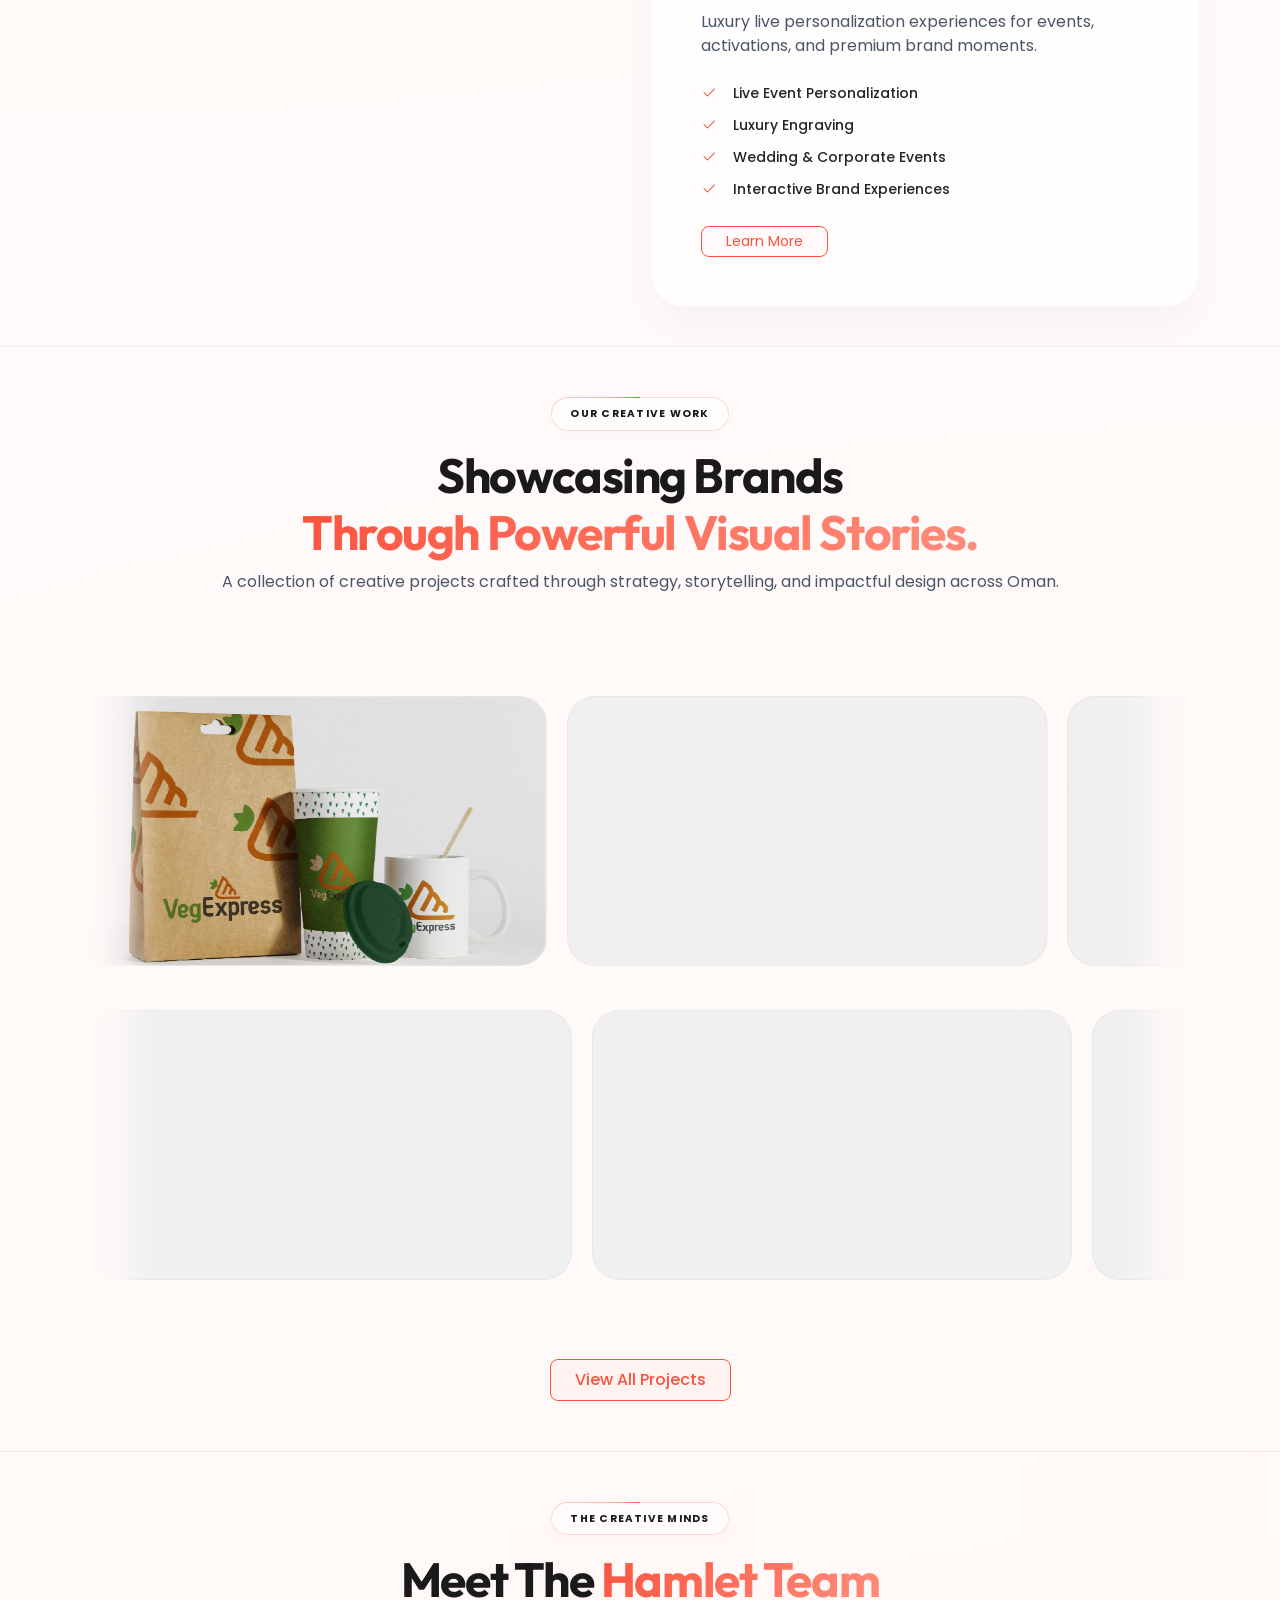
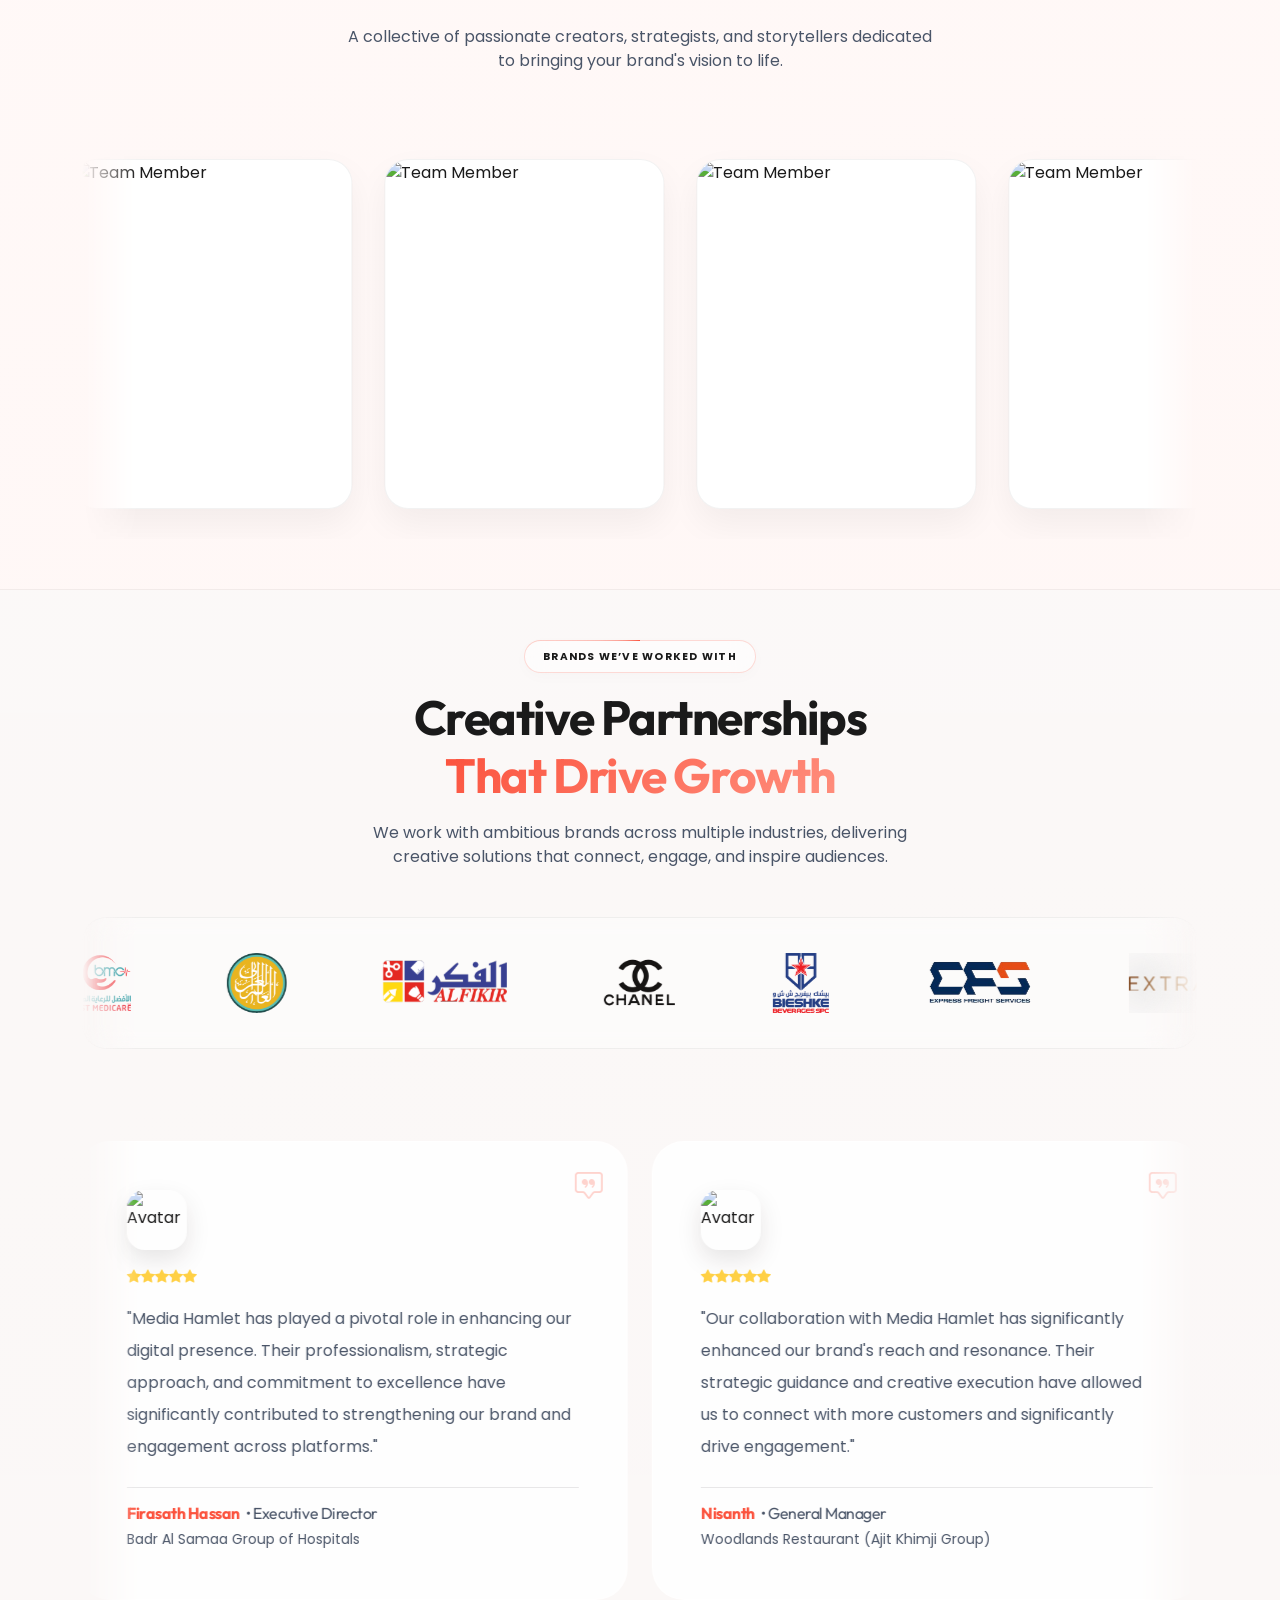
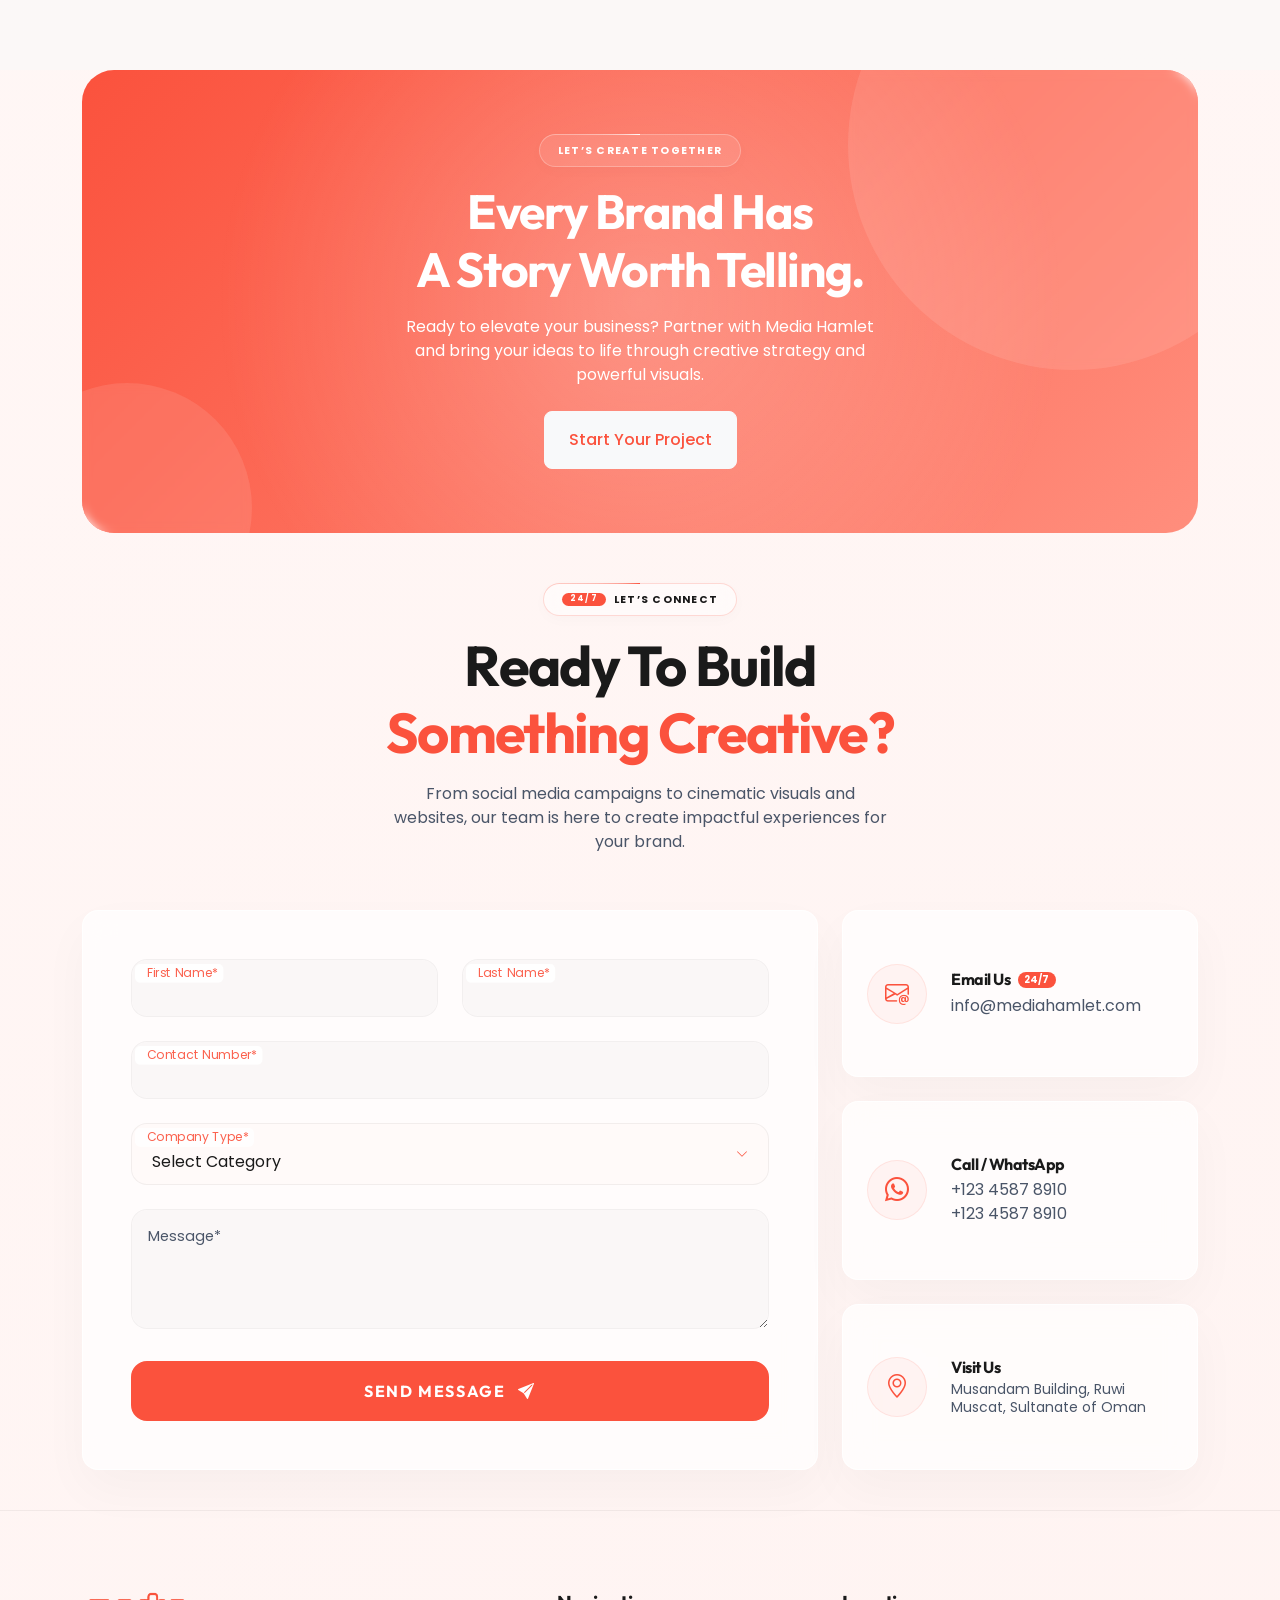
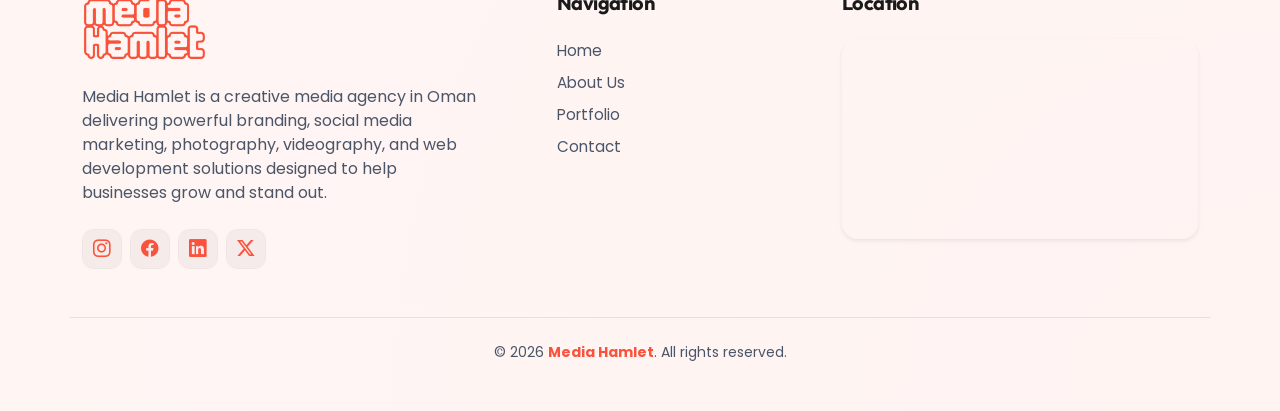
==== commit e0a40d53: "cta section designe changed" ====
--- a/index.html
+++ b/index.html
@@ -1094,20 +1094,20 @@
     <!-- CTA Section -->
     <section class="section-padding border-bottom-0 pt-0">
         <div class="container">
-            <div class="cta-banner rounded-5 position-relative overflow-hidden text-center px-4 py-5 p-md-5"
+            <div class="cta-banner rounded-5 position-relative overflow-hidden text-center p-4 p-md-5"
                 data-aos="zoom-in" data-aos-duration="1000">
                 <div class="cta-shape shape-lg"></div>
                 <div class="cta-shape shape-sm"></div>
                 <div class="position-absolute top-0 start-50 translate-middle-x w-100 h-100 z-0 cta-glow"></div>
-                <div class="position-relative z-1 py-md-4 py-lg-5">
-                    <div class="badge-custom mb-4 bg-white bg-opacity-10 border-white border-opacity-25">
+                <div class="position-relative z-1 py-2 py-md-3">
+                    <div class="badge-custom mb-3 bg-white bg-opacity-10 border-white border-opacity-25">
                         <span class="text-white">LET’S CREATE TOGETHER</span>
                     </div>
-                    <h2 class="display-4 fw-bold text-white mb-4">
+                    <h2 class="display-5 fw-bold text-white mb-3">
                         Every Brand Has<br class="d-none d-md-block">
                         <span class="text-white">A Story Worth Telling.</span>
                     </h2>
-                    <p class="text-white mx-auto mb-5" style="max-width: 500px;">
+                    <p class="text-white mx-auto mb-4" style="max-width: 500px;">
                         Ready to elevate your business? Partner with Media Hamlet and bring your ideas to life through
                         creative strategy and powerful visuals.
                     </p>
--- a/style.css
+++ b/style.css
@@ -2037,8 +2037,15 @@
     }
 
     .cta-banner h2 {
-        font-size: clamp(1.75rem, 7vw, 2.5rem);
+        font-size: clamp(1.6rem, 8vw, 2.2rem);
         line-height: 1.2;
+        margin-bottom: 1.25rem !important;
+    }
+
+    .cta-banner .btn {
+        width: 100%;
+        max-width: 280px;
+        margin: 0 auto;
     }
 
     .cta-shape.shape-lg {
@@ -2580,7 +2587,7 @@
     height: 100%;
     border-radius: 28px;
     overflow: hidden;
-    box-shadow: 0 15px 35px rgba(0, 0, 0, 0.08);
+    box-shadow: none;
     transition: all 0.5s cubic-bezier(0.2, 0.8, 0.2, 1);
     transform: translateZ(0);
     border: 1px solid rgba(0, 0, 0, 0.04);
@@ -2606,7 +2613,7 @@
 
 .portfolio-card:hover {
     transform: translateY(-12px) scale(1.02);
-    box-shadow: 0 30px 60px rgba(251, 82, 61, 0.15);
+    box-shadow: none;
     border-color: rgba(251, 82, 61, 0.2);
 }
 
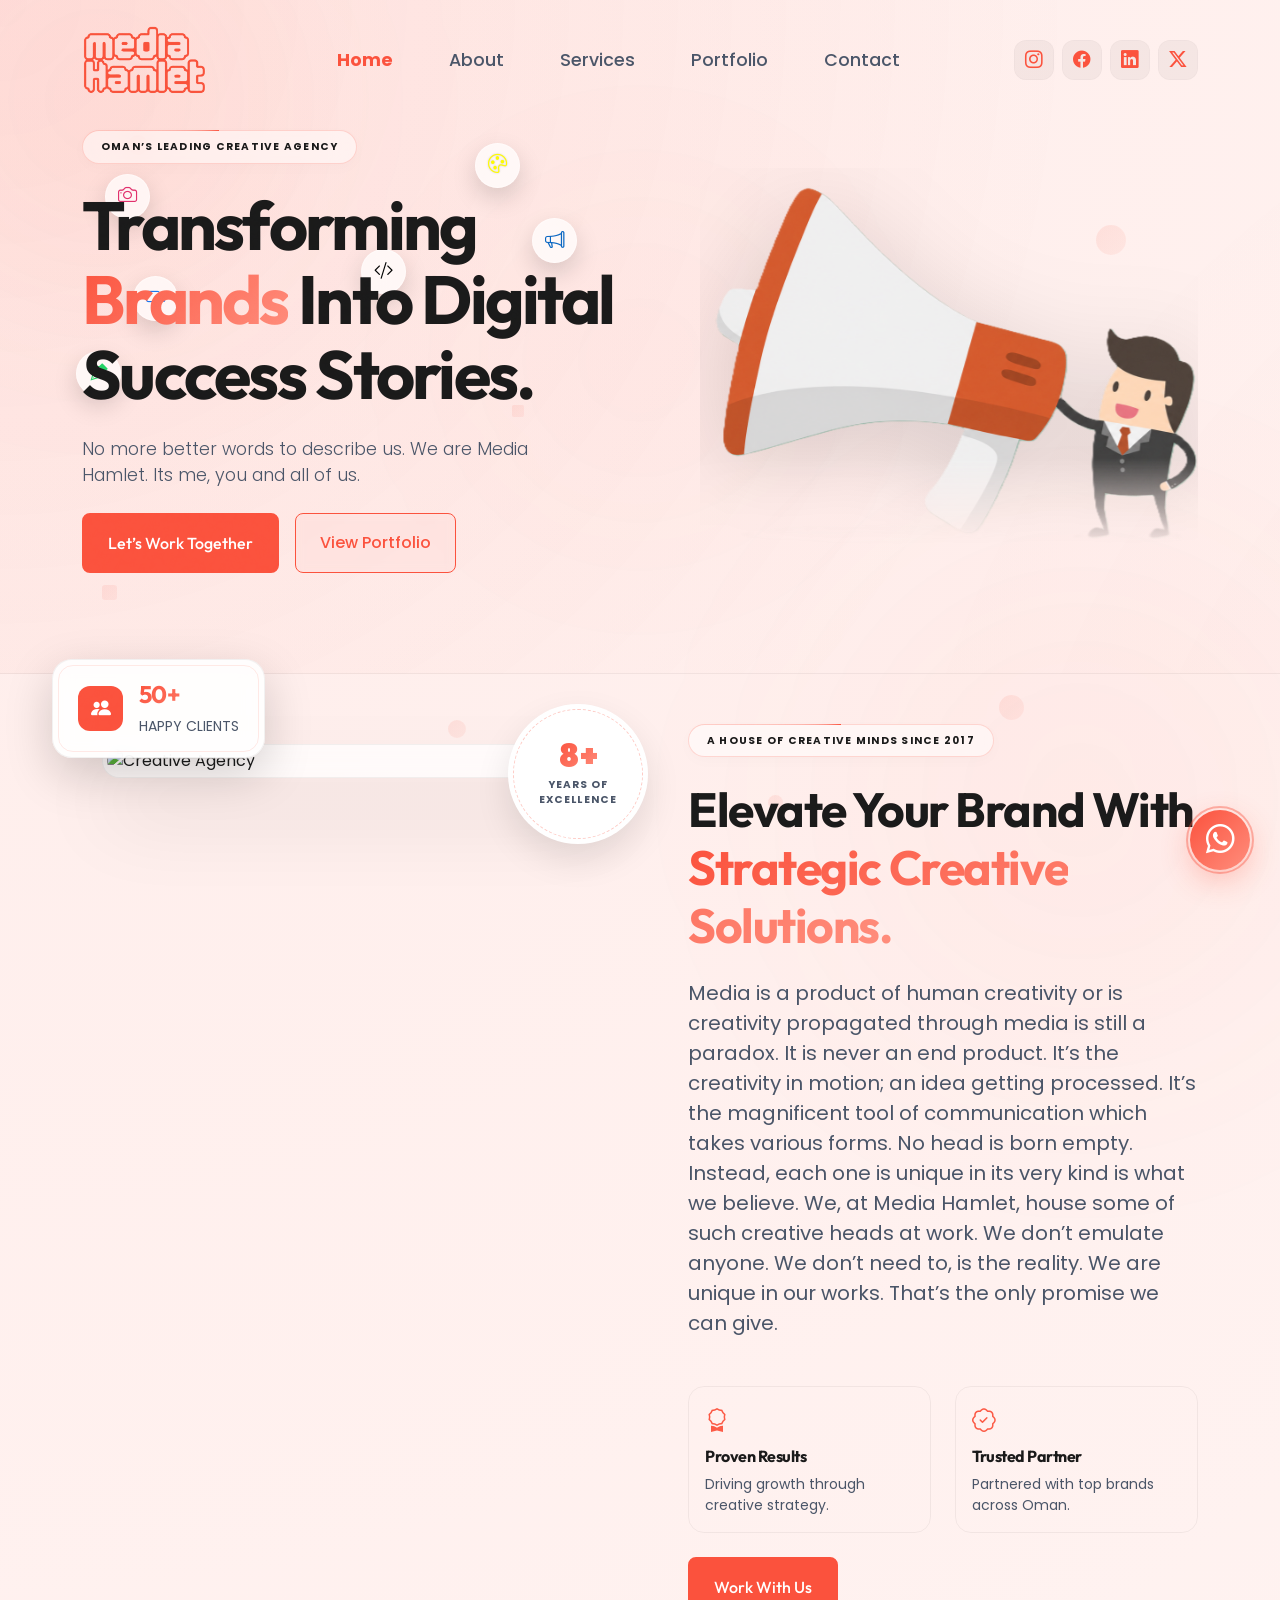
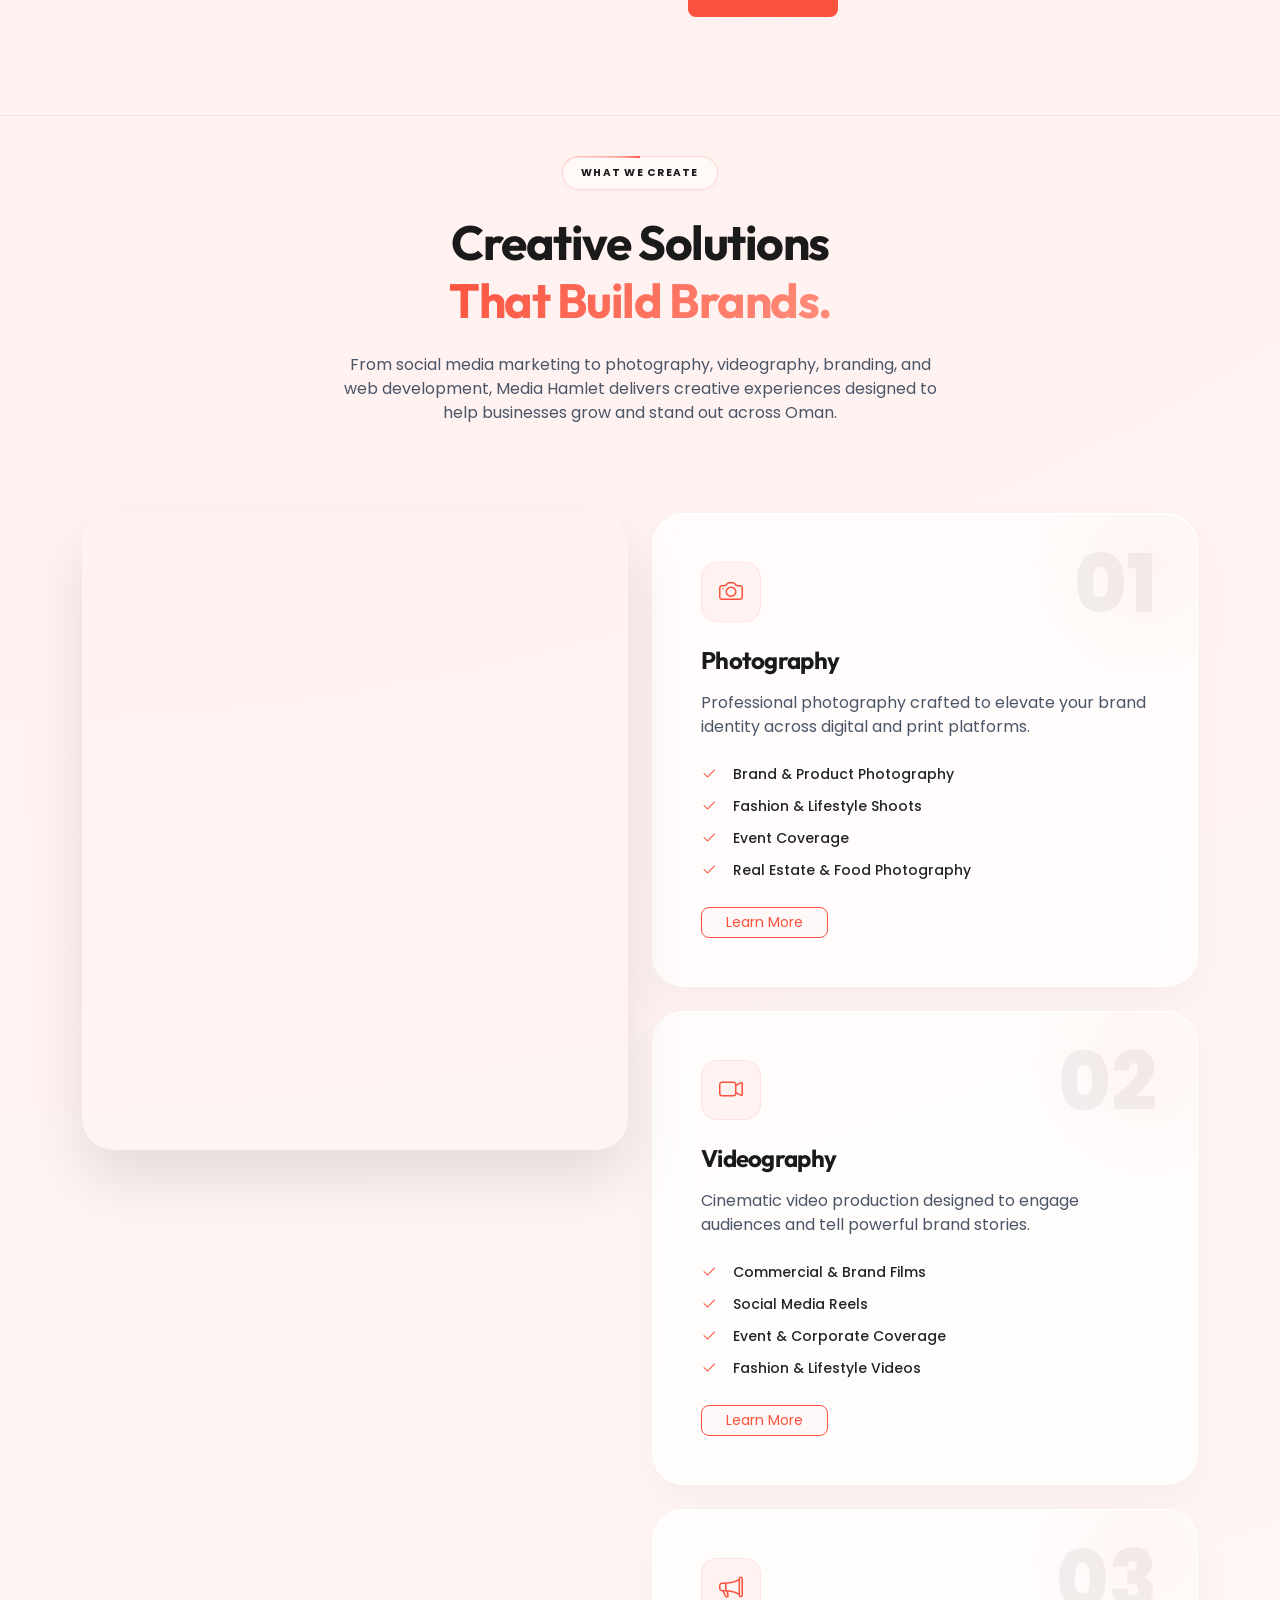
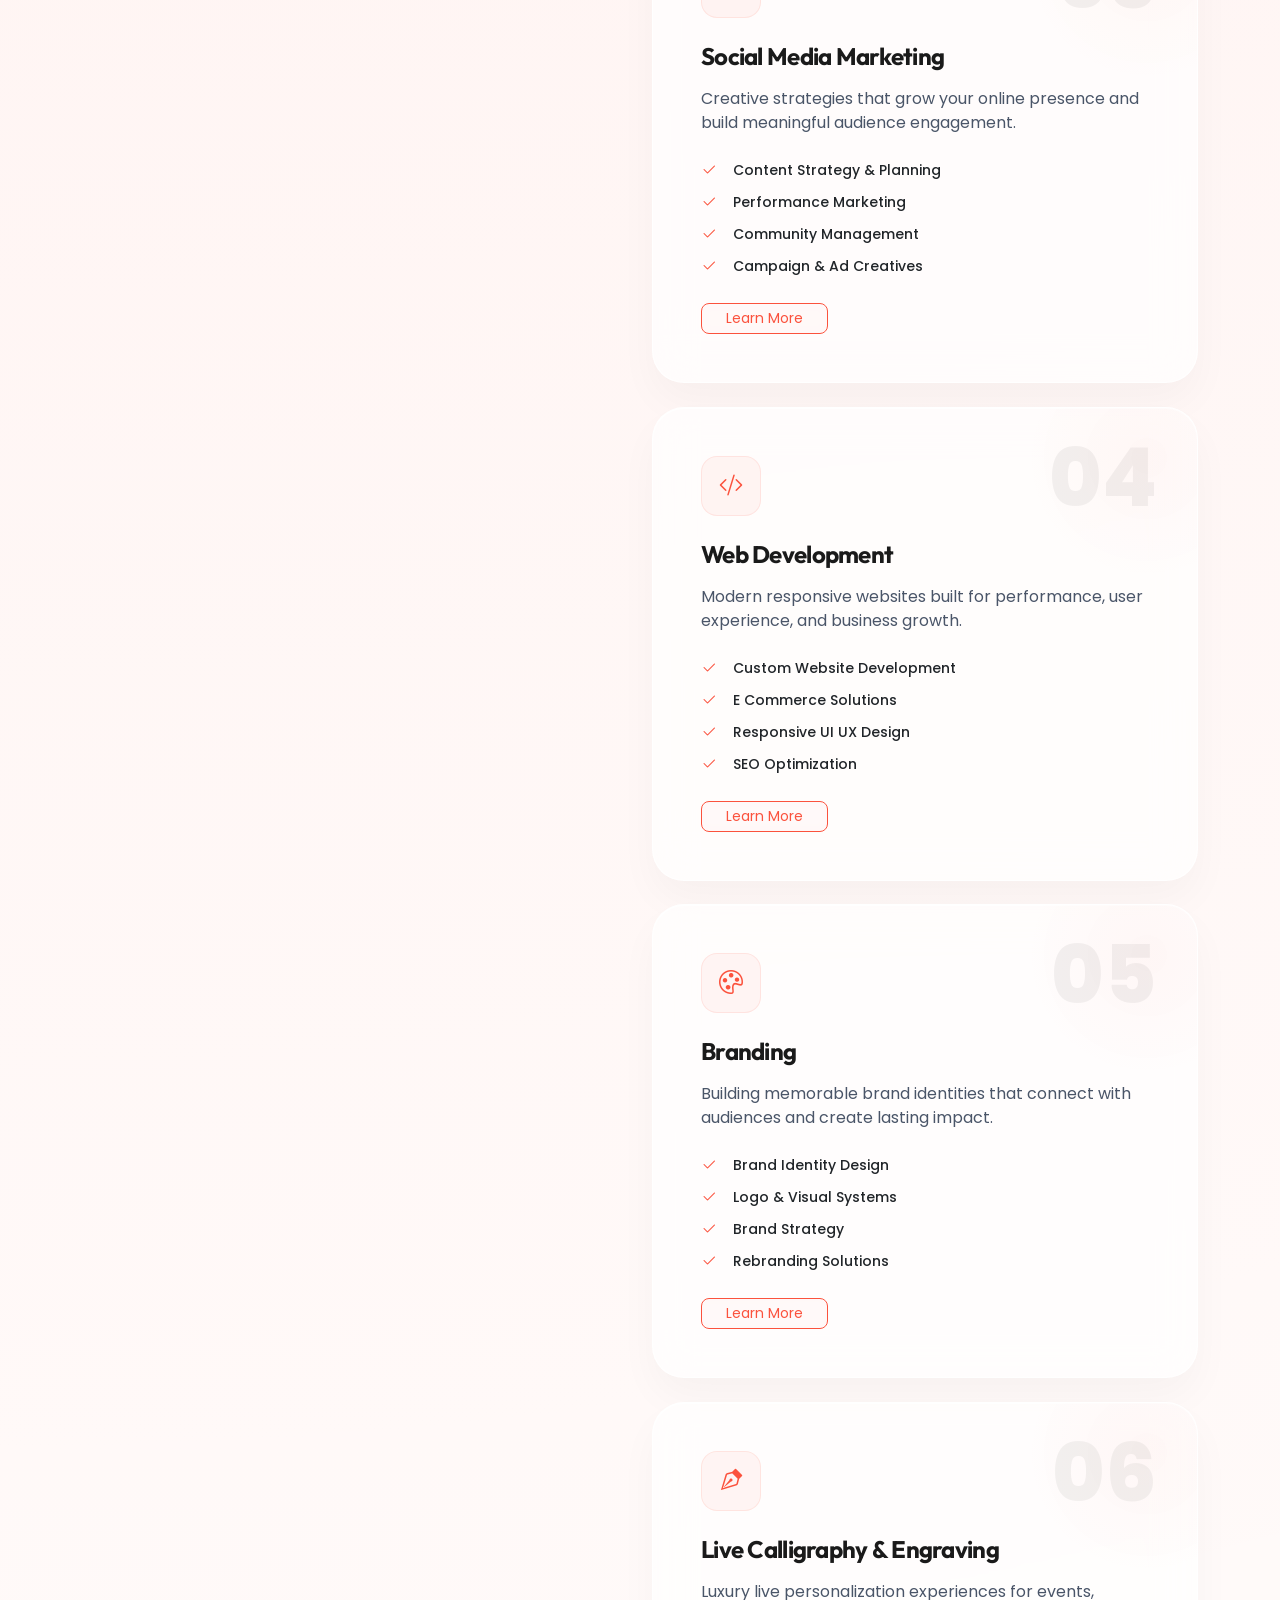
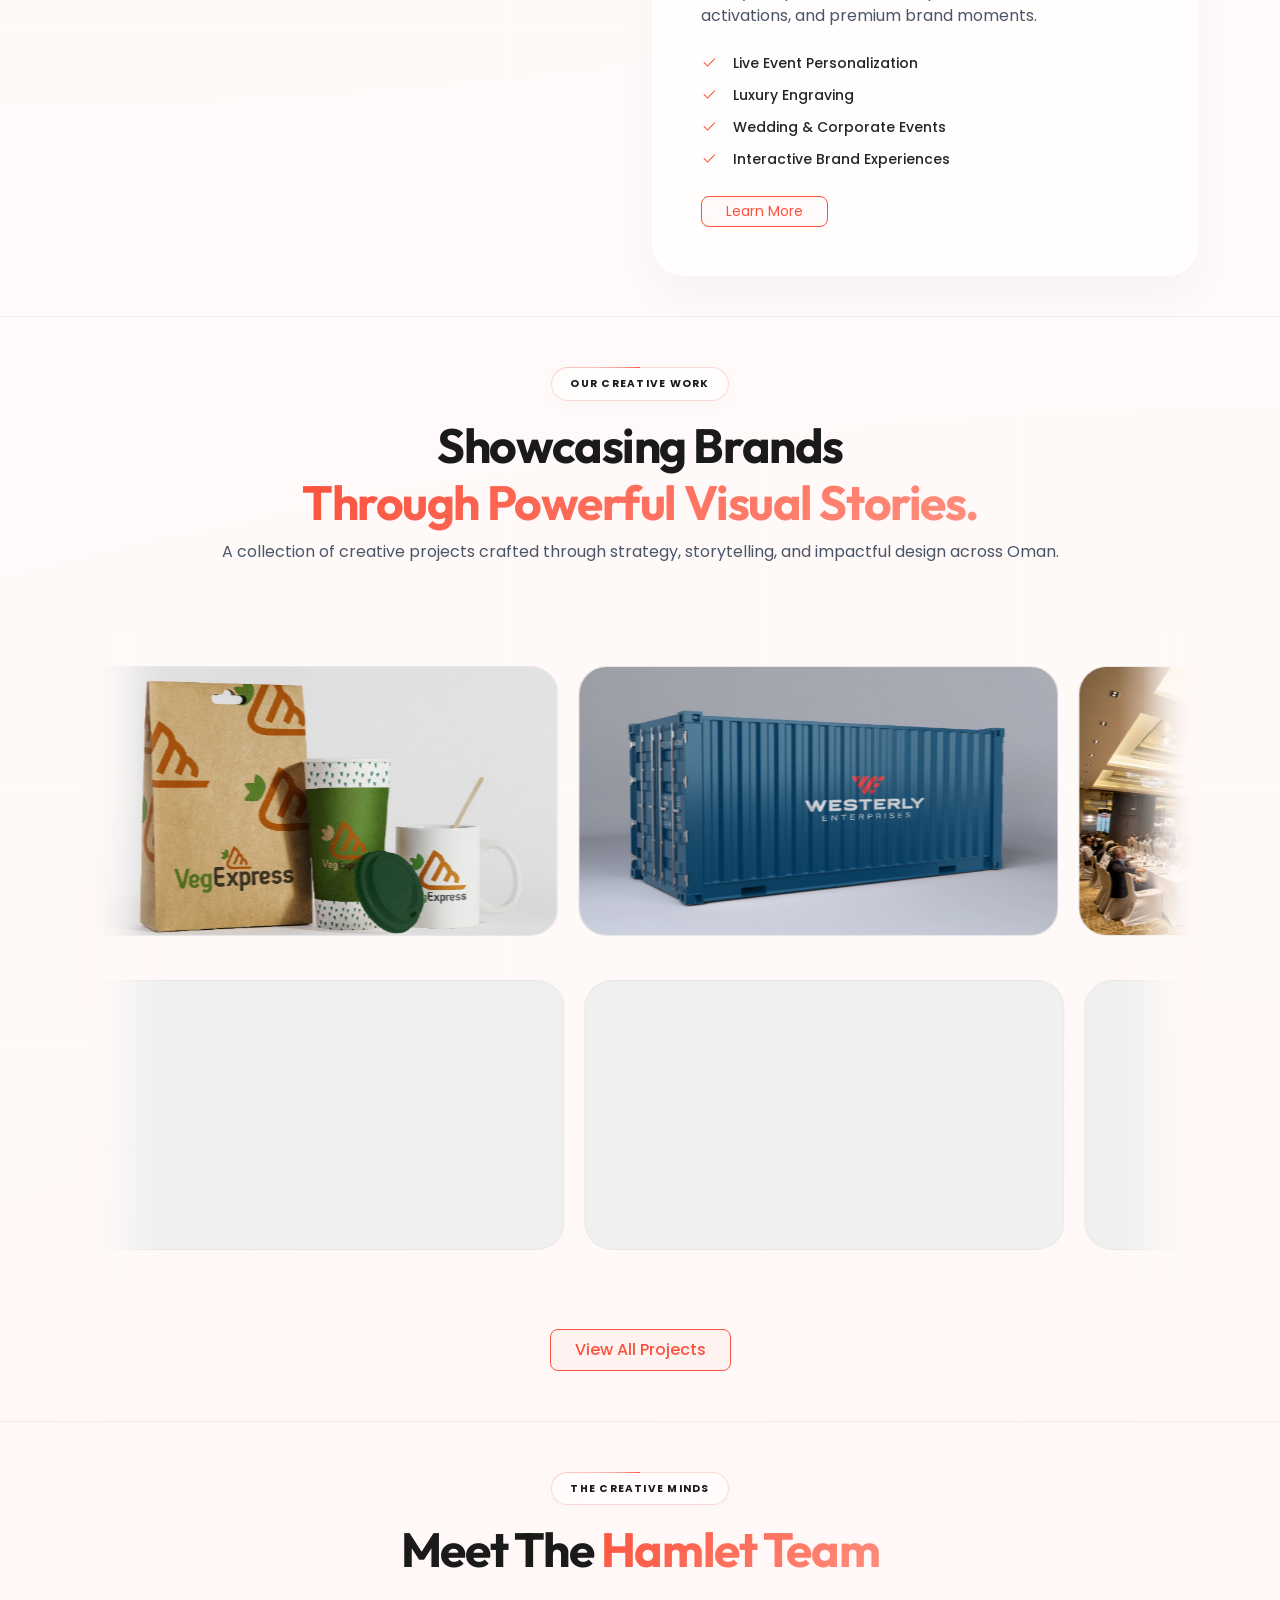
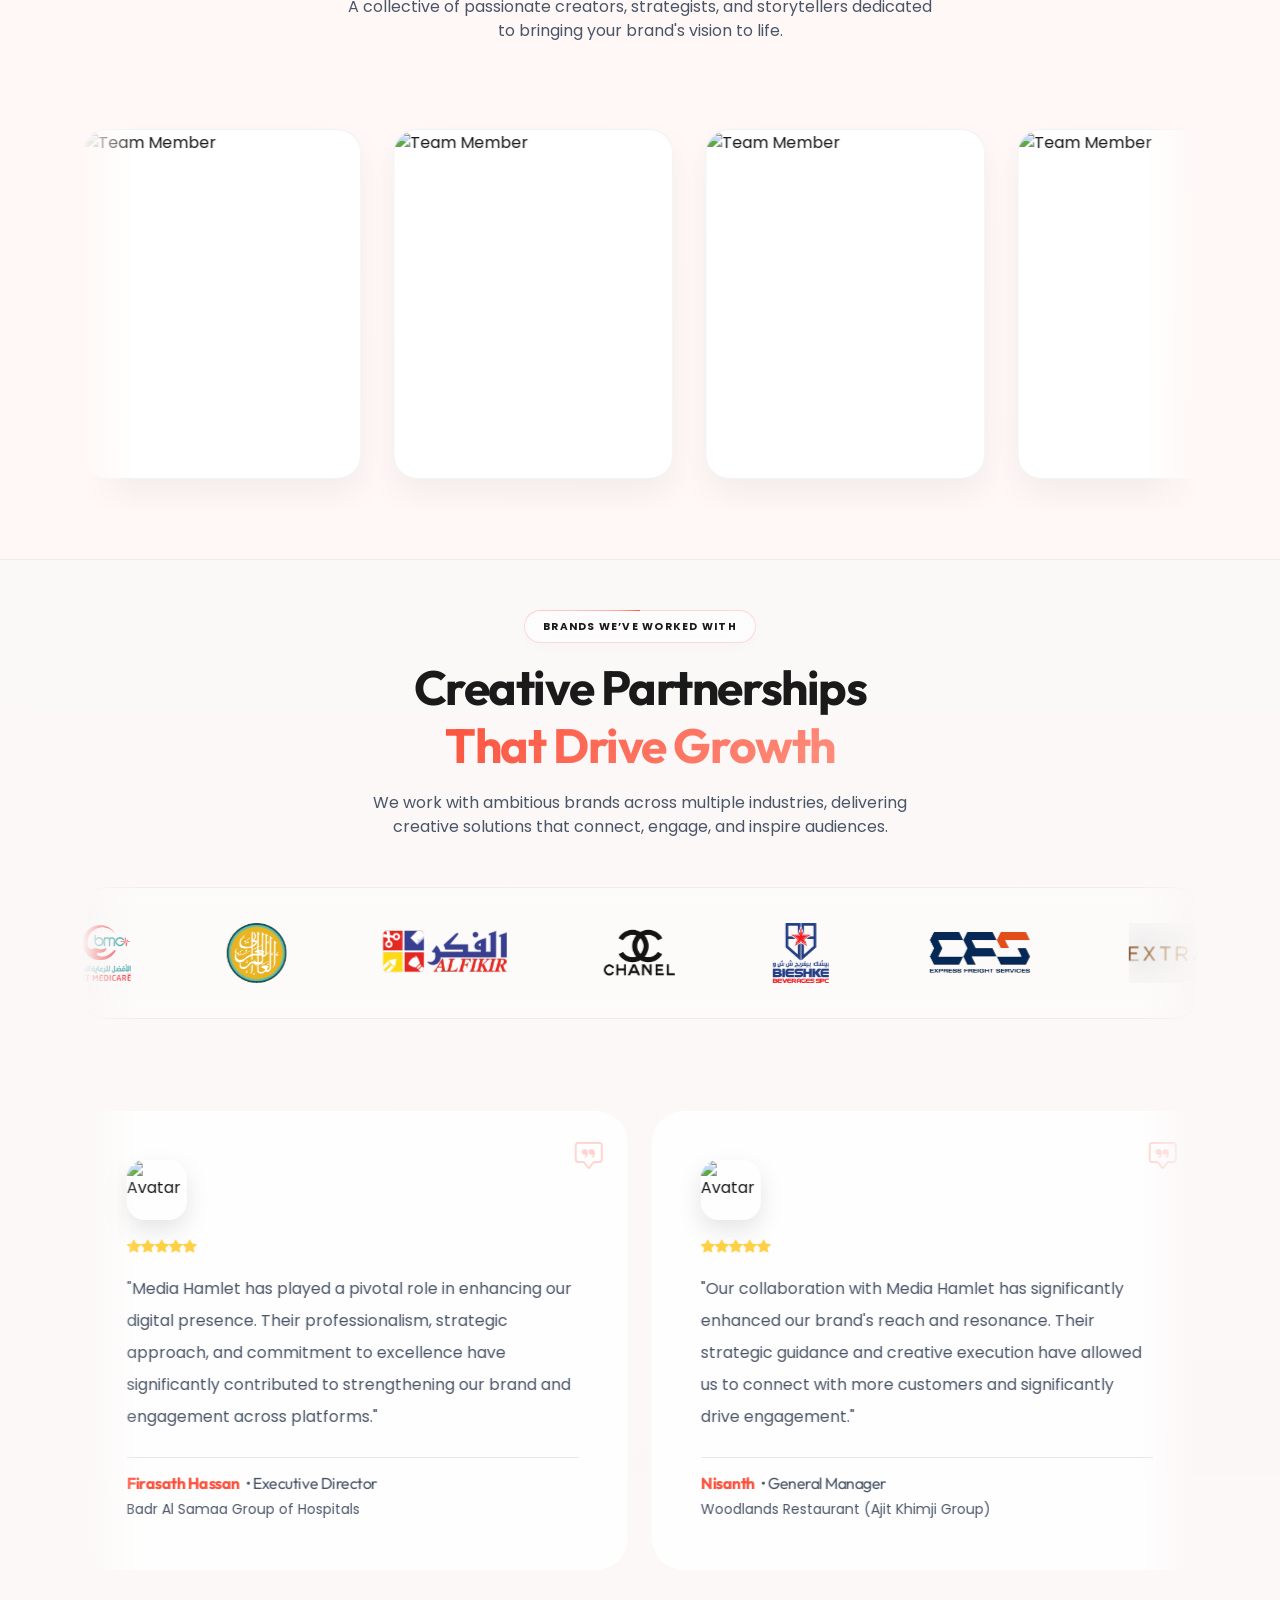
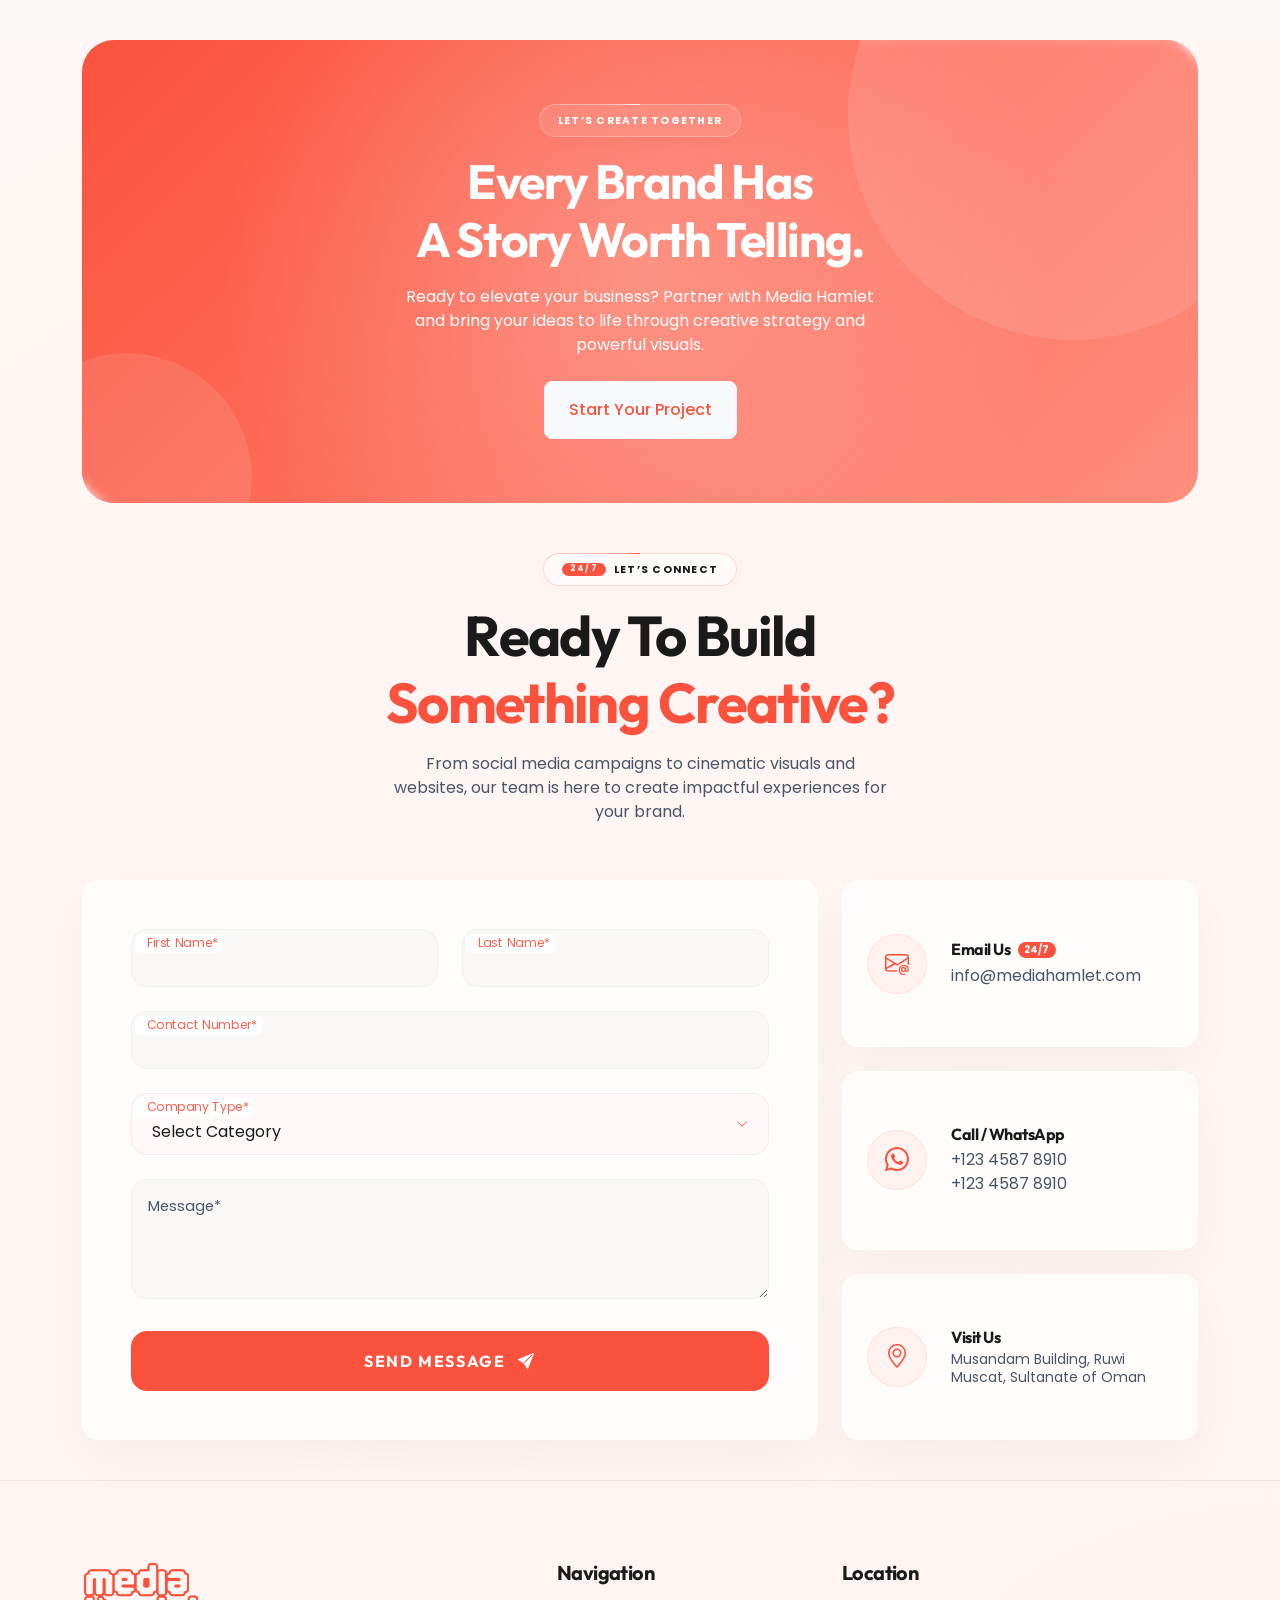
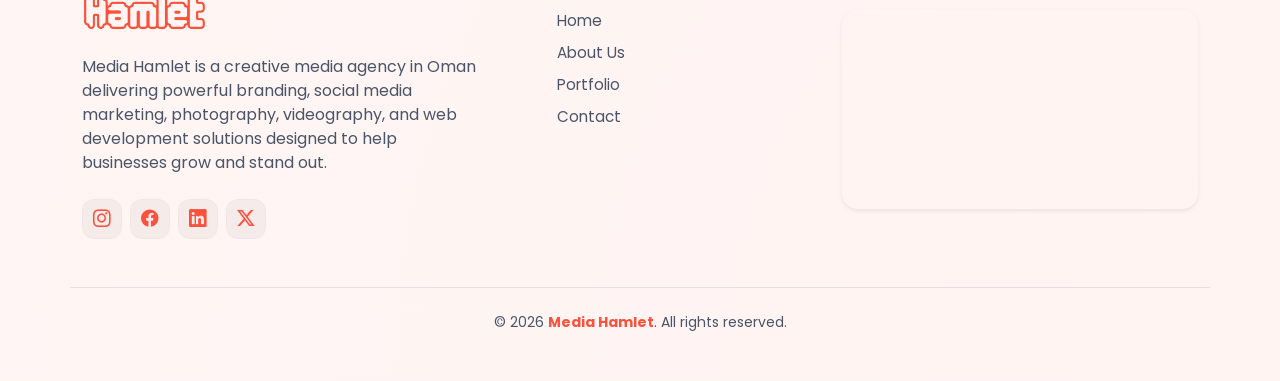
==== commit cfa341cf: "perfomence optimized" ====
--- a/index.html
+++ b/index.html
@@ -203,15 +203,15 @@
                     </p>
                     <div class="row g-4 mb-5">
                         <div class="col-sm-6">
-                            <div class="about-feature-box p-4 rounded-4 border">
-                                <i class="bi bi-award text-primary fs-3 mb-3 d-block"></i>
+                            <div class="about-feature-box p-3 rounded-4 border">
+                                <i class="bi bi-award text-primary fs-4 mb-2 d-block"></i>
                                 <h6 class="fw-bold">Proven Results</h6>
                                 <p class="small text-muted mb-0">Driving growth through creative strategy.</p>
                             </div>
                         </div>
                         <div class="col-sm-6">
-                            <div class="about-feature-box p-4 rounded-4 border">
-                                <i class="bi bi-patch-check text-primary fs-3 mb-3 d-block"></i>
+                            <div class="about-feature-box p-3 rounded-4 border">
+                                <i class="bi bi-patch-check text-primary fs-4 mb-2 d-block"></i>
                                 <h6 class="fw-bold">Trusted Partner</h6>
                                 <p class="small text-muted mb-0">Partnered with top brands across Oman.</p>
                             </div>
--- a/style.css
+++ b/style.css
@@ -50,8 +50,7 @@
 
 html {
     scroll-behavior: smooth;
-
-
+    scroll-padding-top: 100px; /* Ensures space for the sticky navbar when scrolling to IDs */
 }
 
 body {
@@ -1229,6 +1228,7 @@
 .portfolio-infinite-container {
     padding: 20px 0;
     position: relative;
+    contain: layout paint;
 }
 
 .track-fade-left,
@@ -1425,6 +1425,7 @@
     /* -webkit-backdrop-filter: blur(10px); */
     mask-image: linear-gradient(to right, transparent, black 5%, black 95%, transparent);
     -webkit-mask-image: linear-gradient(to right, transparent, black 5%, black 95%, transparent);
+    contain: layout paint;
 }
 
 .testimonial-slider-track {
@@ -1514,6 +1515,7 @@
     -webkit-backdrop-filter: blur(10px);
     mask-image: linear-gradient(to right, transparent, black 5%, black 95%, transparent);
     -webkit-mask-image: linear-gradient(to right, transparent, black 5%, black 95%, transparent);
+    contain: layout paint;
 }
 
 .logos-ticker {
@@ -2397,6 +2399,7 @@
     padding: 30px 0;
     mask-image: linear-gradient(to right, transparent, black 5%, black 95%, transparent);
     -webkit-mask-image: linear-gradient(to right, transparent, black 5%, black 95%, transparent);
+    contain: layout paint;
 }
 
 .team-slider-track {
@@ -2623,6 +2626,8 @@
 .logos-ticker,
 .team-slider-track {
     will-change: transform;
+    backface-visibility: hidden;
+    transform-style: preserve-3d;
 }
 
 
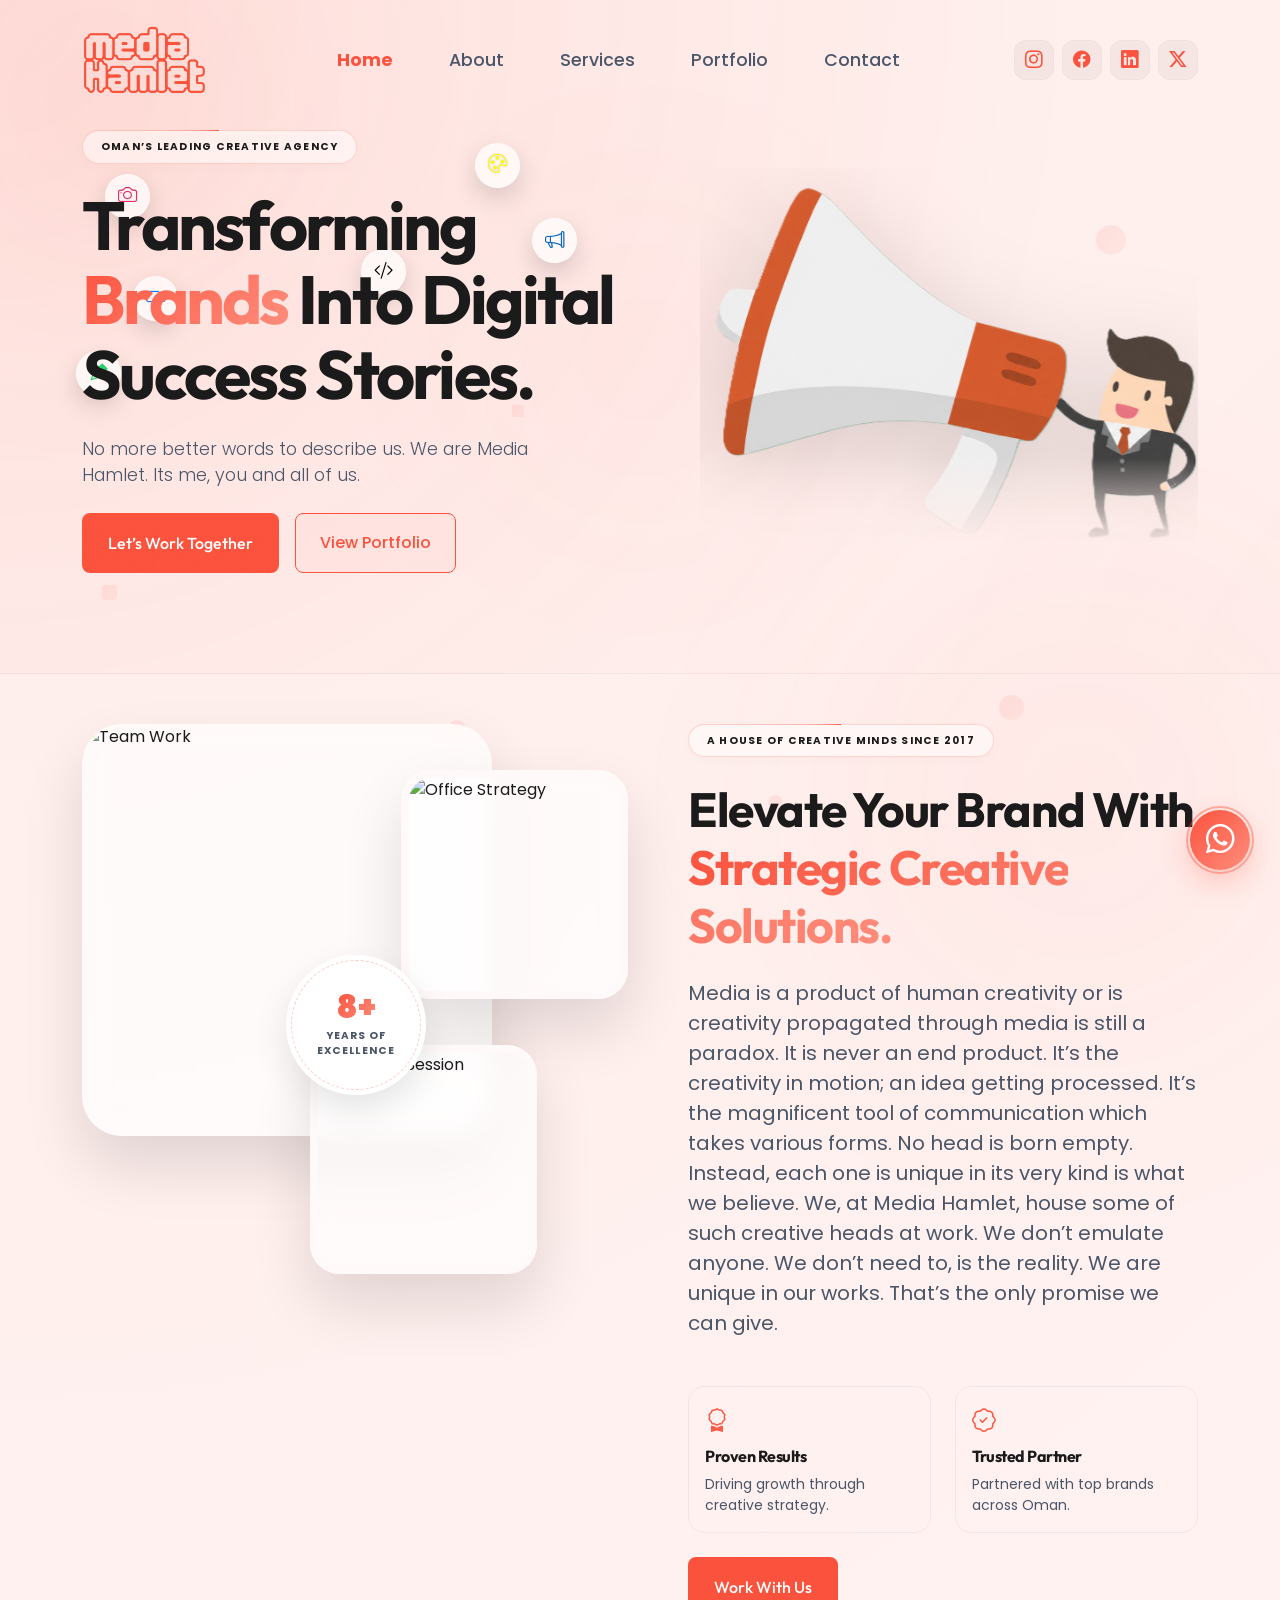
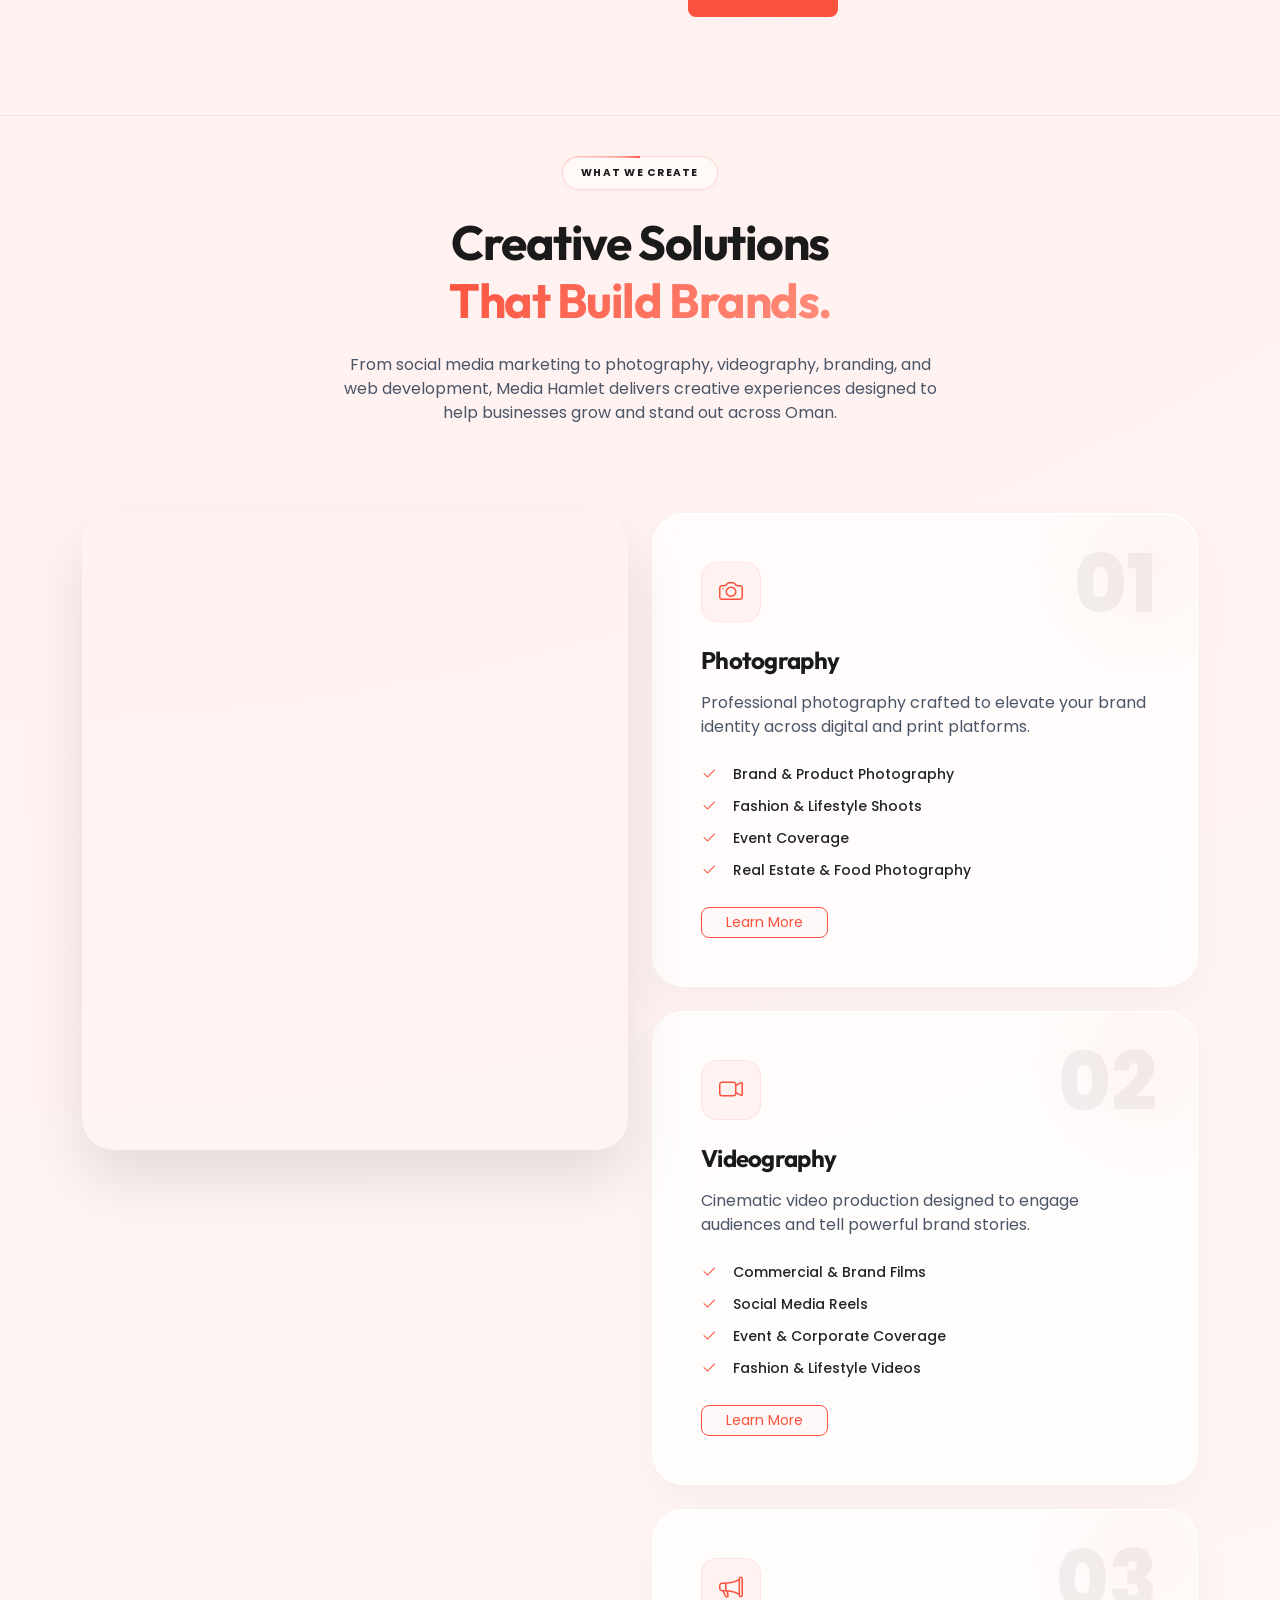
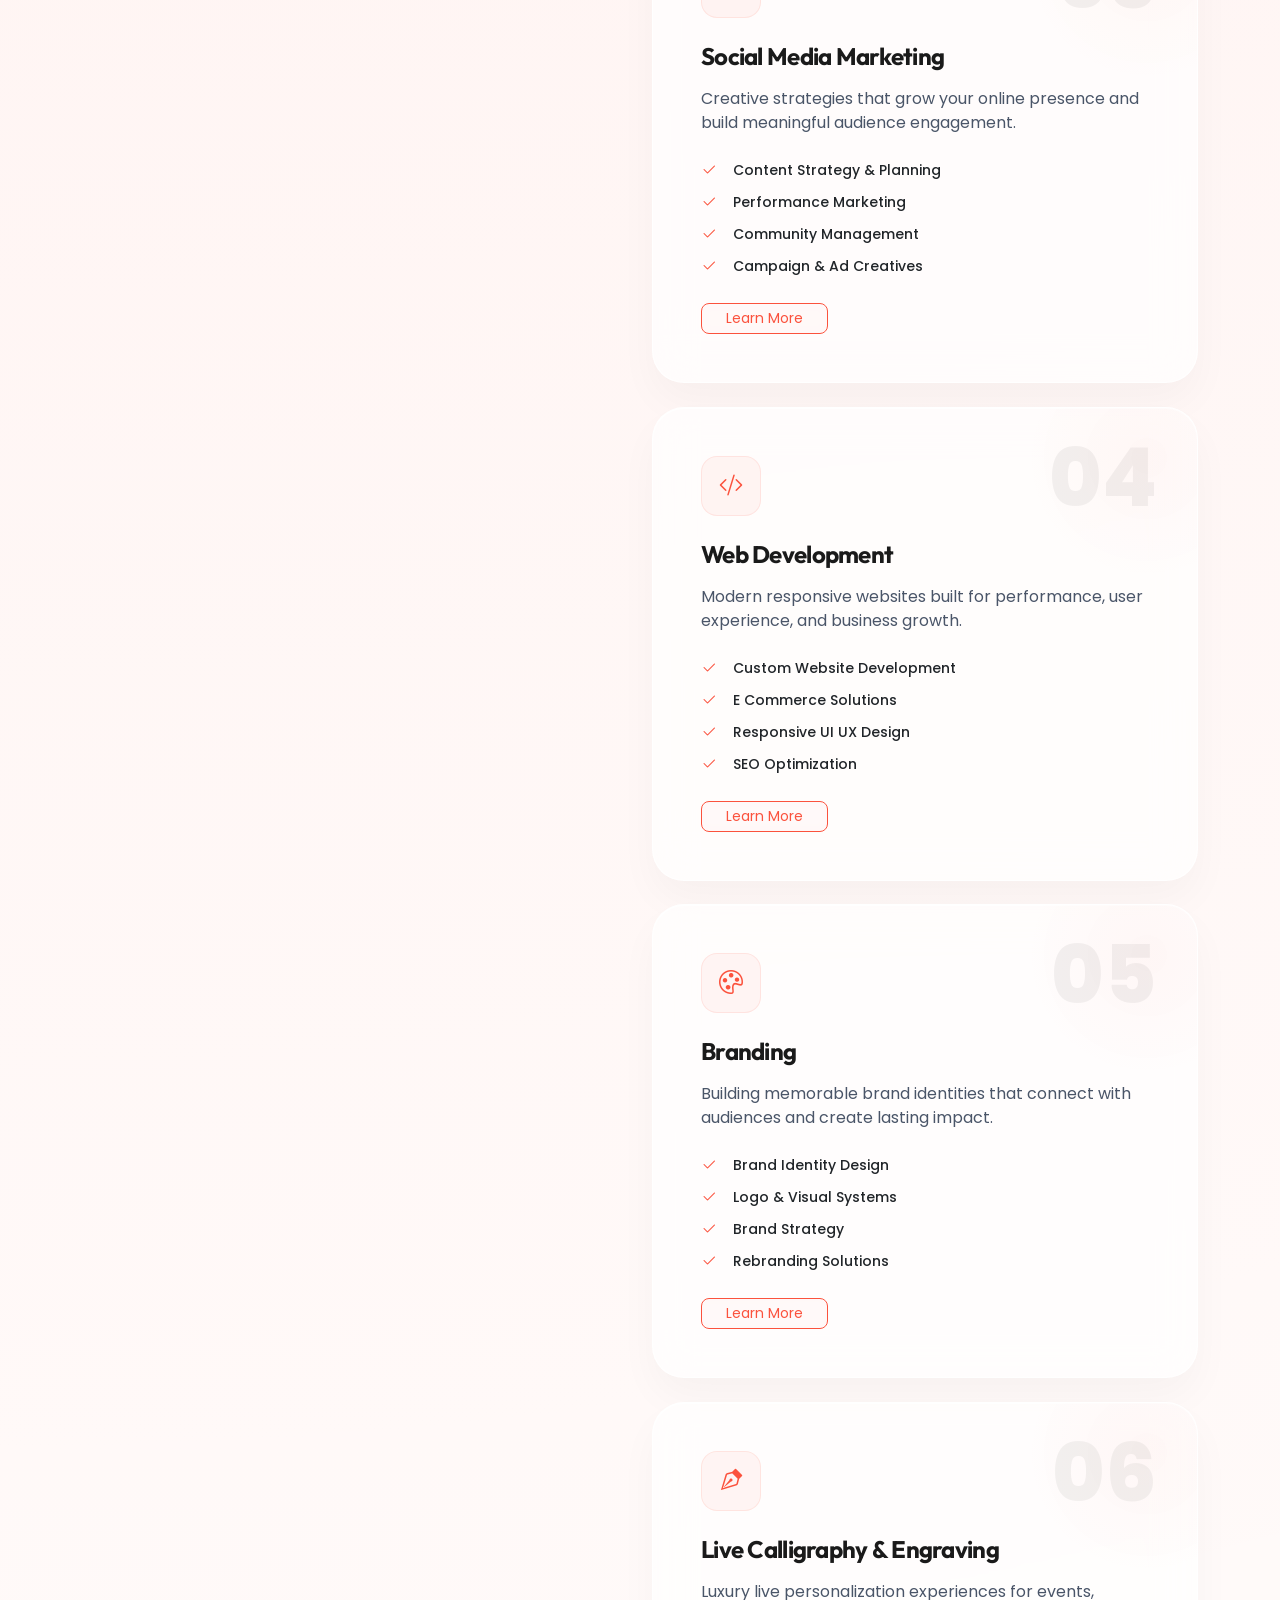
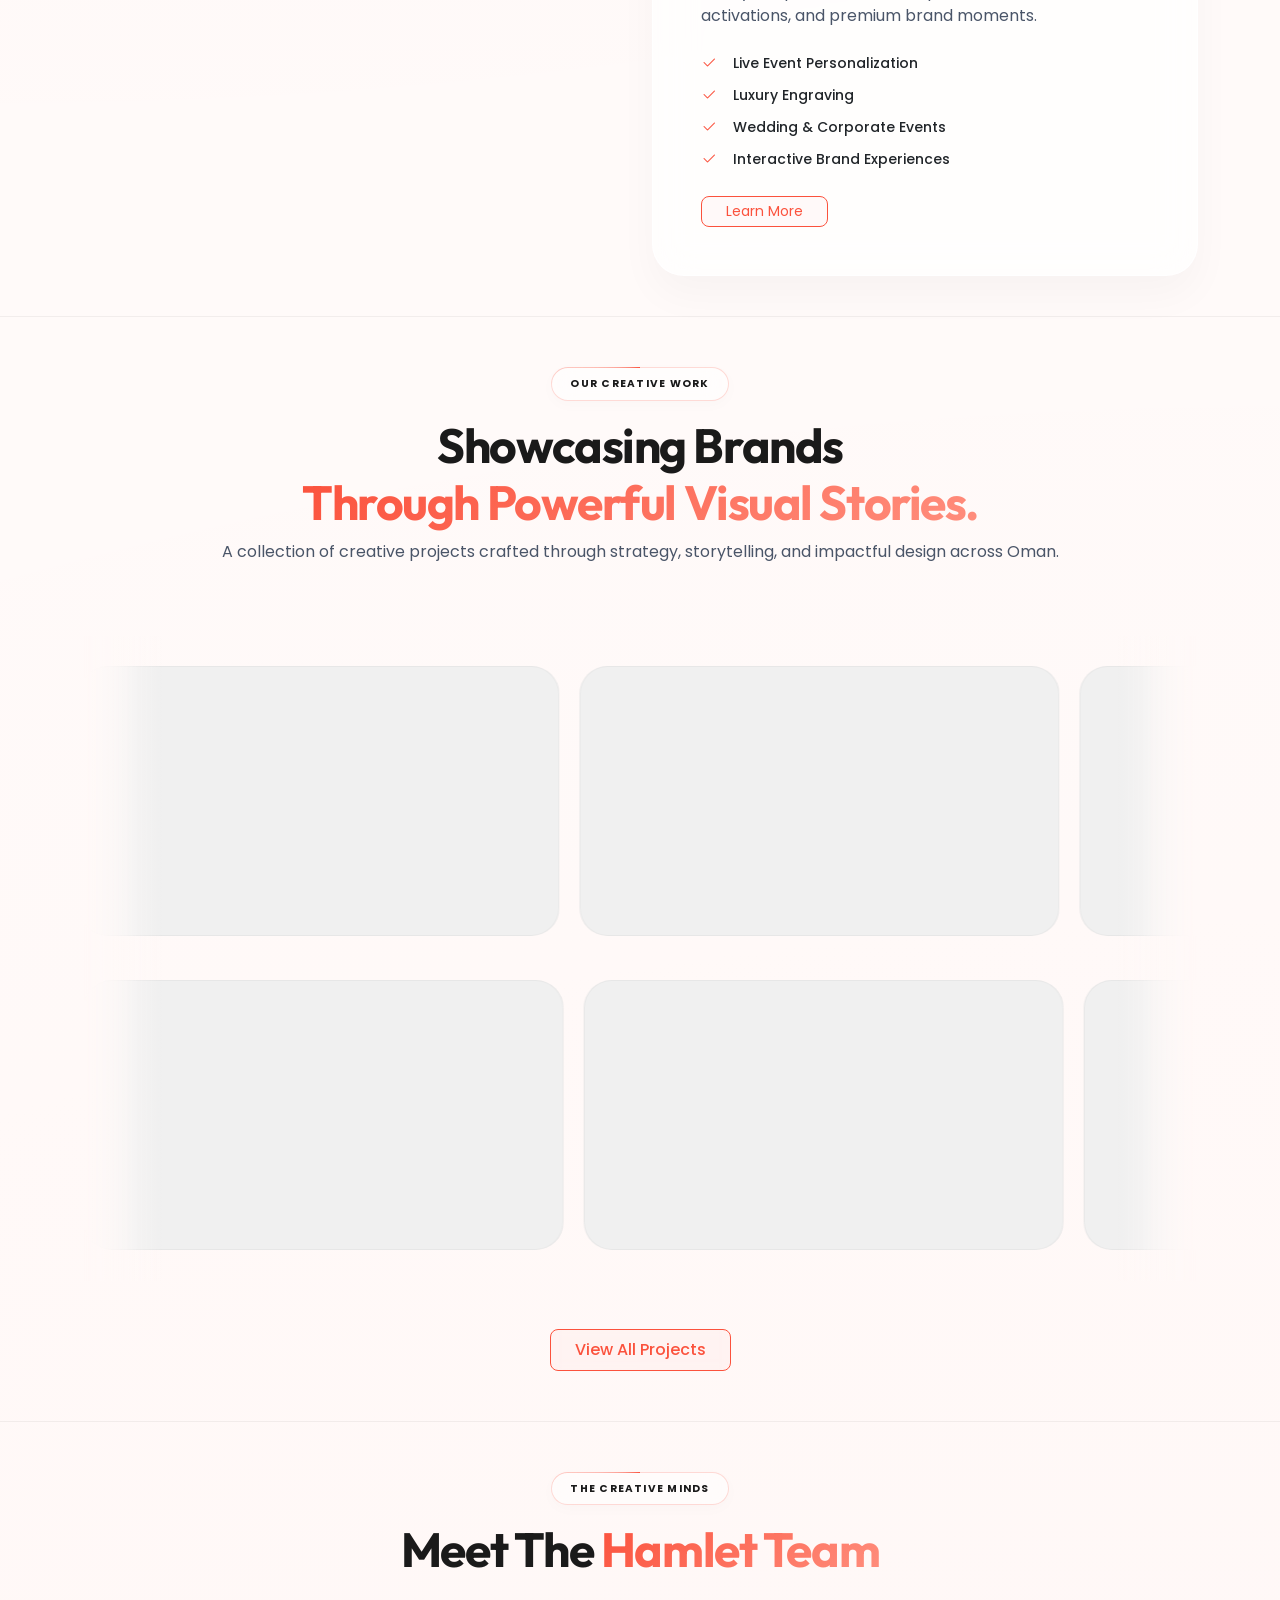
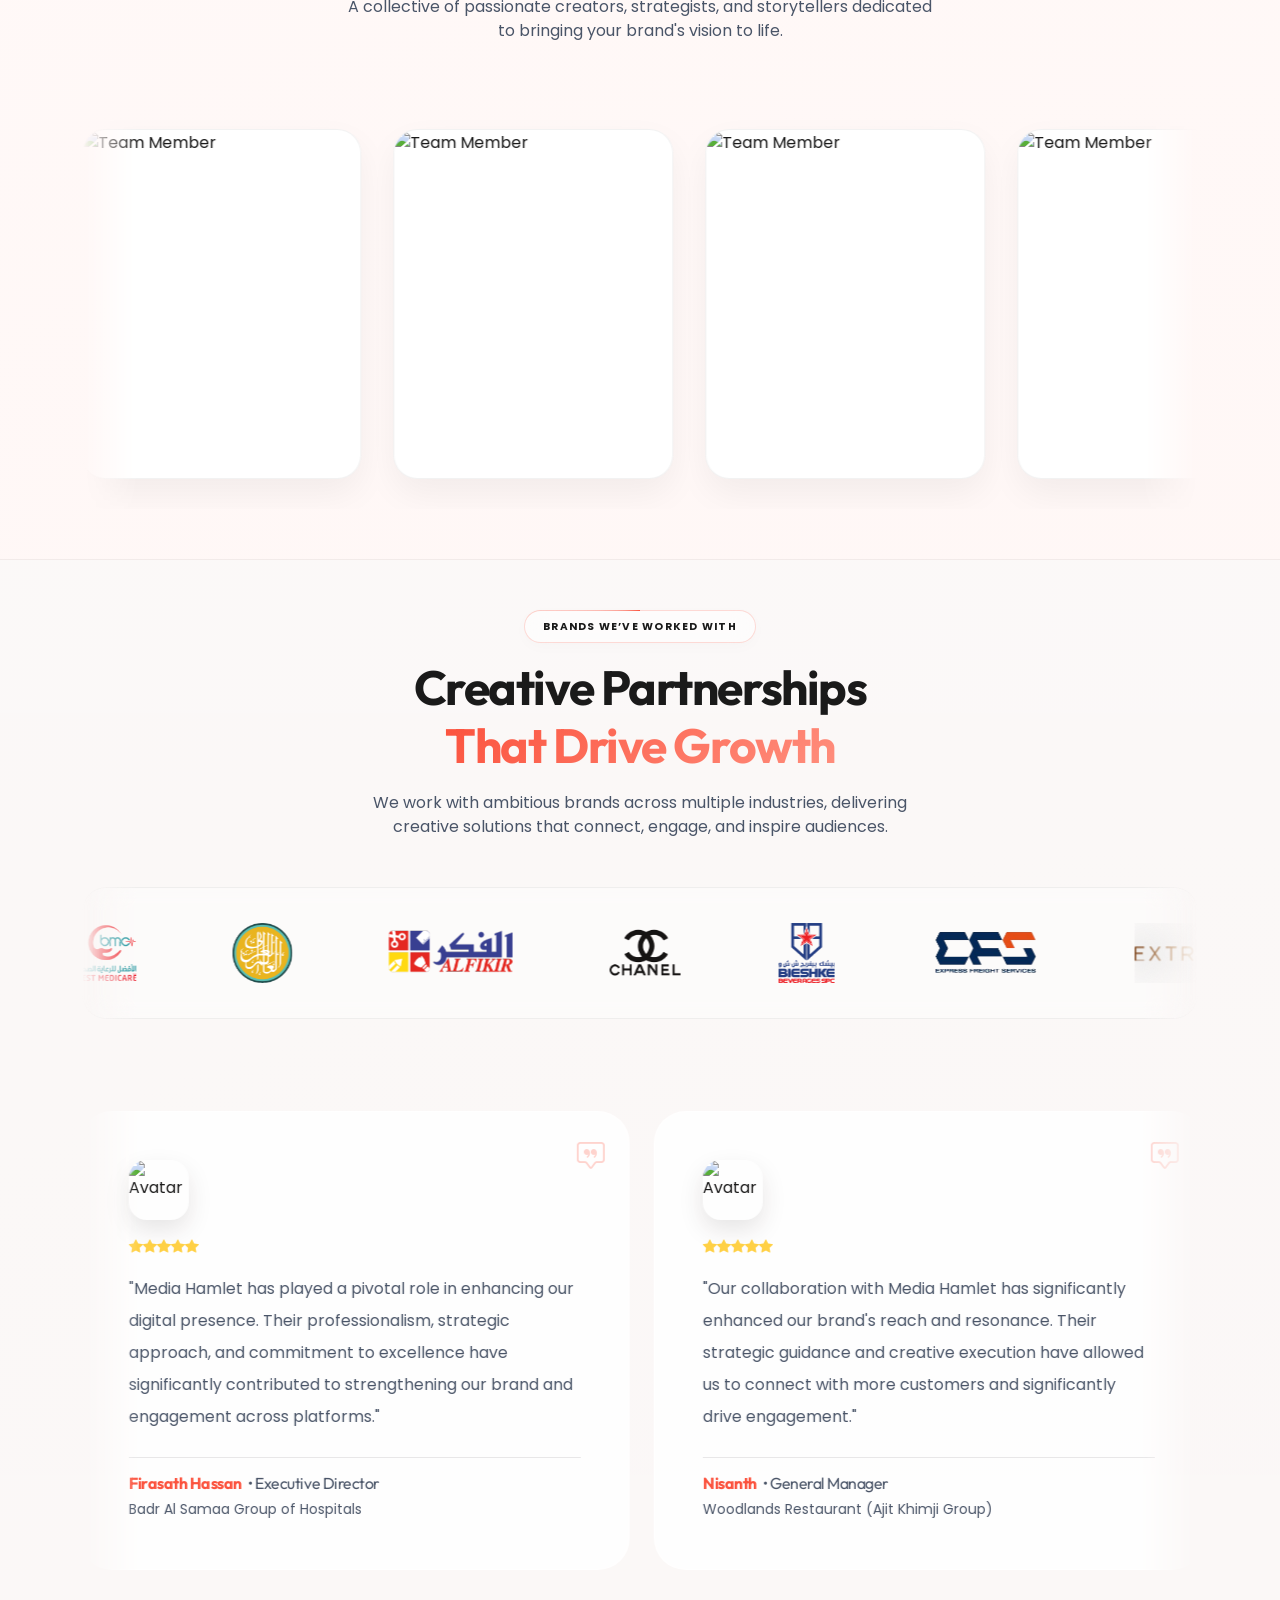
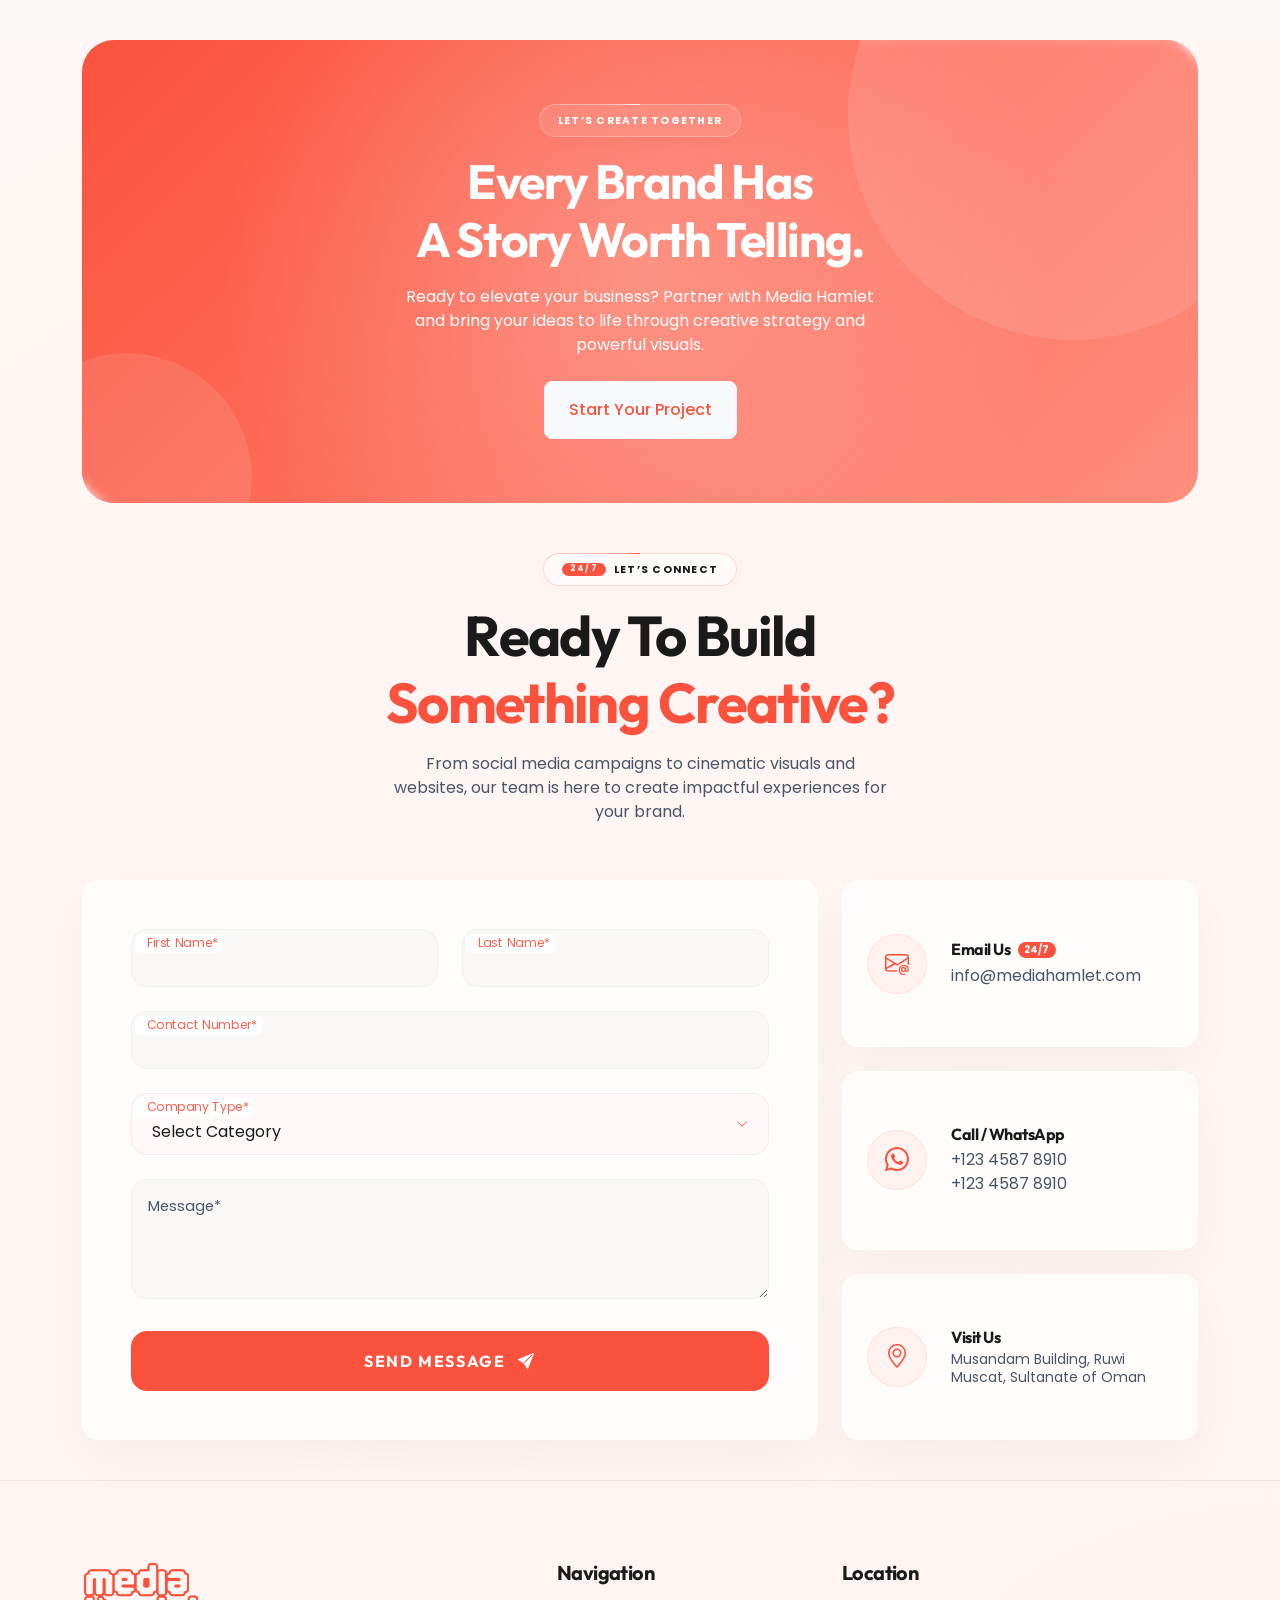
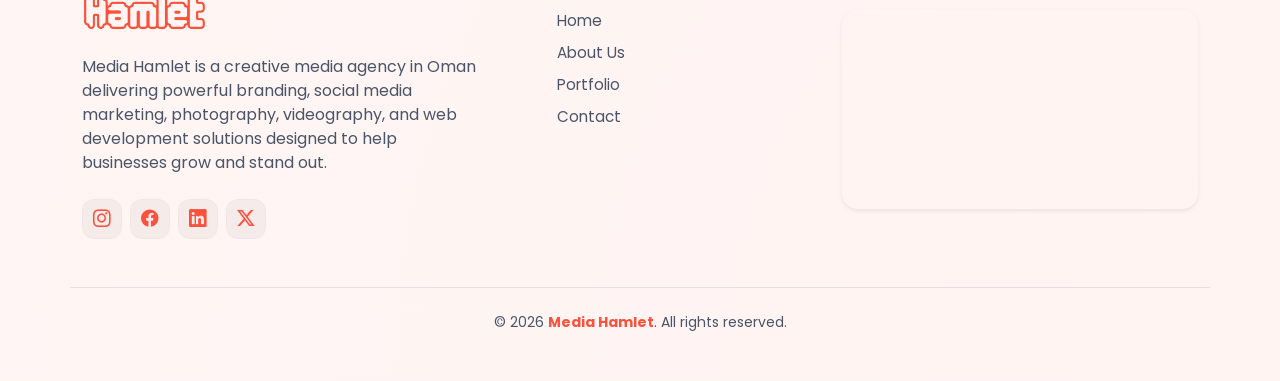
==== commit 2cef18ca: "about section changed" ====
--- a/index.html
+++ b/index.html
@@ -157,30 +157,23 @@
             <div class="row gy-5">
                 <div class="col-xl-6 position-relative" data-aos="fade-right" data-aos-duration="1000">
                     <div class="about-image-wrapper about-sticky-image">
-                        <div class="main-image-frame p-1 rounded-5 position-relative overflow-hidden shadow-2xl">
-                            <img src="https://plus.unsplash.com/premium_photo-1723507220404-923d47ad2c94?w=600&auto=format&fit=crop&q=60&ixlib=rb-4.1.0&ixid=M3wxMjA3fDB8MHxzZWFyY2h8MTN8fG1lZGlhfGVufDB8MnwwfHx8MA%3D%3D"
-                                loading="lazy" decoding="async" width="600" height="500" alt="Creative Agency"
-                                class="img-fluid rounded-5 w-100 h-auto">
-                            <div class="image-inner-glow"></div>
-                        </div>
-
-                        <!-- Floating Stat Card -->
-                        <div class="floating-stat-card shadow-lg" data-aos="fade-up" data-aos-delay="600">
-                            <div class="d-flex align-items-center gap-3">
-                                <div class="stat-icon bg-primary text-white">
-                                    <i class="bi bi-people-fill"></i>
-                                </div>
-                                <div>
-                                    <h4 class="number text-gradient">50+</h4>
-                                    <p class="small text-muted mb-0">HAPPY CLIENTS</p>
-                                </div>
-                            </div>
-                        </div>
-
-                        <div class="experience-badge-modern" data-aos="zoom-in" data-aos-delay="400">
-                            <div class="badge-content">
-                                <span class="number text-gradient">8+</span>
-                                <span class="label text-muted">Years of<br>Excellence</span>
+                        <div class="about-image-composition">
+                            <div class="comp-item comp-main" data-aos="zoom-in">
+                                <img src="https://images.unsplash.com/photo-1552664730-d307ca884978?w=800&auto=format&fit=crop&q=80" alt="Team Work" loading="lazy">
+                            </div>
+                            <div class="comp-item comp-sub-1" data-aos="fade-left" data-aos-delay="200">
+                                <img src="https://images.unsplash.com/photo-1522202176988-66273c2fd55f?w=400&auto=format&fit=crop&q=80" alt="Office Strategy" loading="lazy">
+                            </div>
+                            <div class="comp-item comp-sub-2" data-aos="fade-up" data-aos-delay="400">
+                                <img src="https://images.unsplash.com/photo-1542744173-8e7e53415bb0?w=400&auto=format&fit=crop&q=80" alt="Creative Session" loading="lazy">
+                            </div>
+
+                            <!-- Experience Badge -->
+                            <div class="experience-badge-modern" data-aos="zoom-in" data-aos-delay="400">
+                                <div class="badge-content">
+                                    <span class="number text-gradient">8+</span>
+                                    <span class="label text-muted">Years of<br>Excellence</span>
+                                </div>
                             </div>
                         </div>
                     </div>
@@ -193,7 +186,7 @@
                         Elevate Your Brand With <br>
                         <span class="text-gradient">Strategic Creative Solutions.</span>
                     </h2>
-                    <p class="text-secondary mb-5 fs-5 text-start">
+                    <p class="text-secondary mb-5 fs-5 text-start about-description">
                         Media is a product of human creativity or is creativity propagated through media is still a
                         paradox. It is never an end product. It’s the creativity in motion; an idea getting processed.
                         It’s the magnificent tool of communication which takes various forms. No head is born empty.
--- a/style.css
+++ b/style.css
@@ -138,8 +138,7 @@
     .custom-navbar.scrolled,
     .floating-element,
     .social-floating-icon,
-    .main-image-frame,
-    .floating-stat-card,
+    .comp-item,
     .logos-ticker-container {
         backdrop-filter: none !important;
         -webkit-backdrop-filter: none !important;
@@ -861,18 +860,93 @@
     z-index: 5;
 }
 
-/* Glassy Card & About Section Enhancements */
-.main-image-frame {
+/* About Image Composition */
+.about-image-composition {
+    display: grid;
+    grid-template-columns: repeat(12, 1fr);
+    grid-template-rows: repeat(12, 1fr);
+    height: 620px;
+    position: relative;
+    z-index: 1;
+}
+
+.comp-item {
+    position: relative;
+    overflow: hidden;
+    transition: all 0.6s var(--ease-soft);
+    box-shadow: 0 30px 60px rgba(0, 0, 0, 0.12);
     background: rgba(255, 255, 255, 0.7);
     backdrop-filter: blur(12px);
     -webkit-backdrop-filter: blur(12px);
-    border: 1px solid rgba(0, 0, 0, 0.05);
-    box-shadow: 0 40px 80px rgba(0, 0, 0, 0.1);
+    border: 1px solid rgba(255, 255, 255, 0.2);
+}
+
+.comp-item img {
+    width: 100%;
+    height: 100%;
+    object-fit: cover;
+}
+
+.comp-item:hover {
+    box-shadow: 0 45px 90px rgba(251, 82, 61, 0.15);
+}
+
+.comp-main {
+    grid-column: 1 / 10;
+    grid-row: 1 / 10;
+    border-radius: 40px;
+    z-index: 1;
+}
+
+.comp-sub-1 {
+    grid-column: 8 / 13;
+    grid-row: 2 / 7;
+    border-radius: 30px;
+    z-index: 2;
+    border: 8px solid var(--bg-main);
+}
+
+.comp-sub-2 {
+    grid-column: 6 / 11;
+    grid-row: 8 / 13;
+    border-radius: 30px;
+    z-index: 3;
+    border: 8px solid var(--bg-main);
+}
+
+@media (max-width: 1399.98px) {
+    .about-image-composition { height: 550px; }
+}
+
+@media (max-width: 1199.98px) {
+    .about-image-composition { height: 500px; }
+}
+
+@media (max-width: 991.98px) {
+    .about-image-composition { height: 450px; }
+    .comp-sub-1, .comp-sub-2 { border-width: 5px; }
+    
+}
+
+@media (max-width: 575.98px) {
+    .about-image-composition { 
+        height: 350px; 
+        max-width: 420px;
+        margin: 0 auto;
+    }
+    .comp-main { border-radius: 25px; }
+    .comp-sub-1, .comp-sub-2 { border-radius: 20px; border-width: 4px; }
+}
+
+@media (max-width: 400px) {
+    .about-image-composition { 
+        height: 300px; 
+    }
 }
 
 .about-image-wrapper {
     position: relative;
-    padding: 20px;
+    
 }
 
 @media (min-width: 1200px) {
@@ -886,8 +960,9 @@
 
 .experience-badge-modern {
     position: absolute;
-    top: -20px;
-    right: -20px;
+    top: 42%;
+    right: 37%;
+    transform: translate(50%, -50%);
     background: white;
     padding: 5px;
     border-radius: 50%;
@@ -909,52 +984,19 @@
 }
 
 .experience-badge-modern .number {
-    font-size: 2rem;
+    font-size: clamp(1.2rem, 5vw, 2rem);
     font-weight: 900;
     line-height: 1;
 }
 
 .experience-badge-modern .label {
-    font-size: 0.65rem;
+    font-size: clamp(0.5rem, 1.5vw, 0.65rem);
     text-transform: uppercase;
     letter-spacing: 0.1em;
     font-weight: 700;
     margin-top: 5px;
 }
 
-
-
-.floating-stat-card {
-    position: absolute;
-    bottom: 40px;
-    left: -30px;
-    background: rgba(255, 255, 255, 0.9);
-    backdrop-filter: blur(10px);
-    padding: 20px 25px;
-    border-radius: 20px;
-    border: 1px solid rgba(0, 0, 0, 0.05);
-    z-index: 5;
-    animation: floating 5s ease-in-out infinite;
-}
-
-.floating-stat-card::before {
-    content: '';
-    position: absolute;
-    inset: 5px;
-    border: 1px solid rgba(251, 82, 61, 0.12);
-    border-radius: 15px;
-    pointer-events: none;
-}
-
-.stat-icon {
-    width: 45px;
-    height: 45px;
-    border-radius: 12px;
-    display: flex;
-    align-items: center;
-    justify-content: center;
-    font-size: 1.25rem;
-}
 
 .about-feature-box {
     background: transparent;
@@ -1842,6 +1884,12 @@
         margin-bottom: 2rem !important;
     }
 
+    .about-description {
+        padding: 0 10px !important;
+        margin-bottom: 1.5rem !important;
+        font-size: 1.05rem !important;
+    }
+
     .hero-graphic-container {
         margin-left: 0 !important;
         margin-top: 1rem;
@@ -1982,46 +2030,14 @@
 
 @media (max-width: 767.98px) {
 
-    .experience-badge-modern {
-        top: -5px;
-        right: -5px;
-    }
-
     .badge-content {
-        width: 80px;
-        height: 80px;
-    }
-
-    .experience-badge-modern .number {
-        font-size: 1.4rem;
+        width: clamp(70px, 18vw, 100px);
+        height: clamp(70px, 18vw, 100px);
     }
 
     .experience-badge-modern .label {
-        font-size: 0.5rem;
         margin-top: 2px;
     }
-
-    .floating-stat-card {
-        bottom: 15px;
-        left: -5px;
-        padding: 8px 12px;
-    }
-
-    .floating-stat-card .stat-icon {
-        width: 32px;
-        height: 32px;
-        font-size: 0.9rem;
-    }
-
-    .floating-stat-card .number {
-        font-size: 1.1rem;
-        line-height: 1.1;
-    }
-
-    .floating-stat-card p.small {
-        font-size: 0.55rem !important;
-    }
-
     .service-number {
         font-size: 3rem !important;
         top: 15px !important;
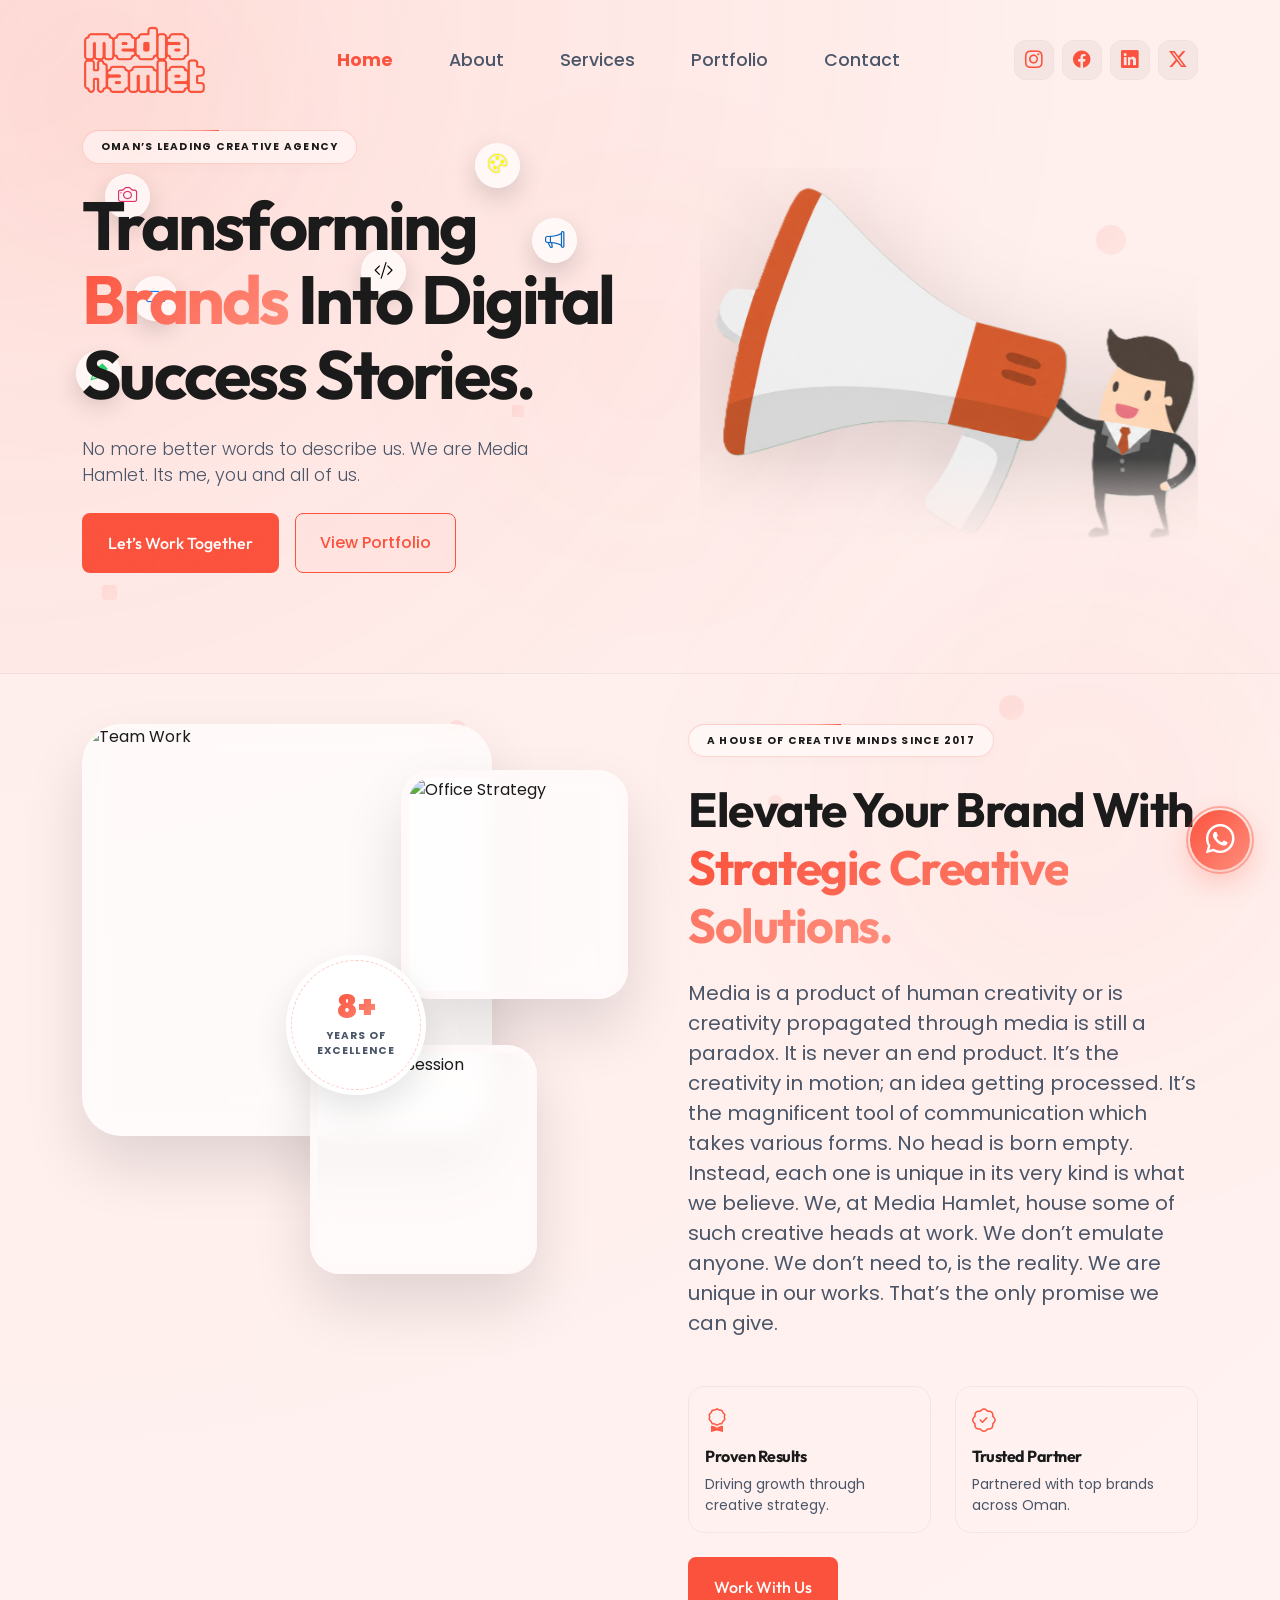
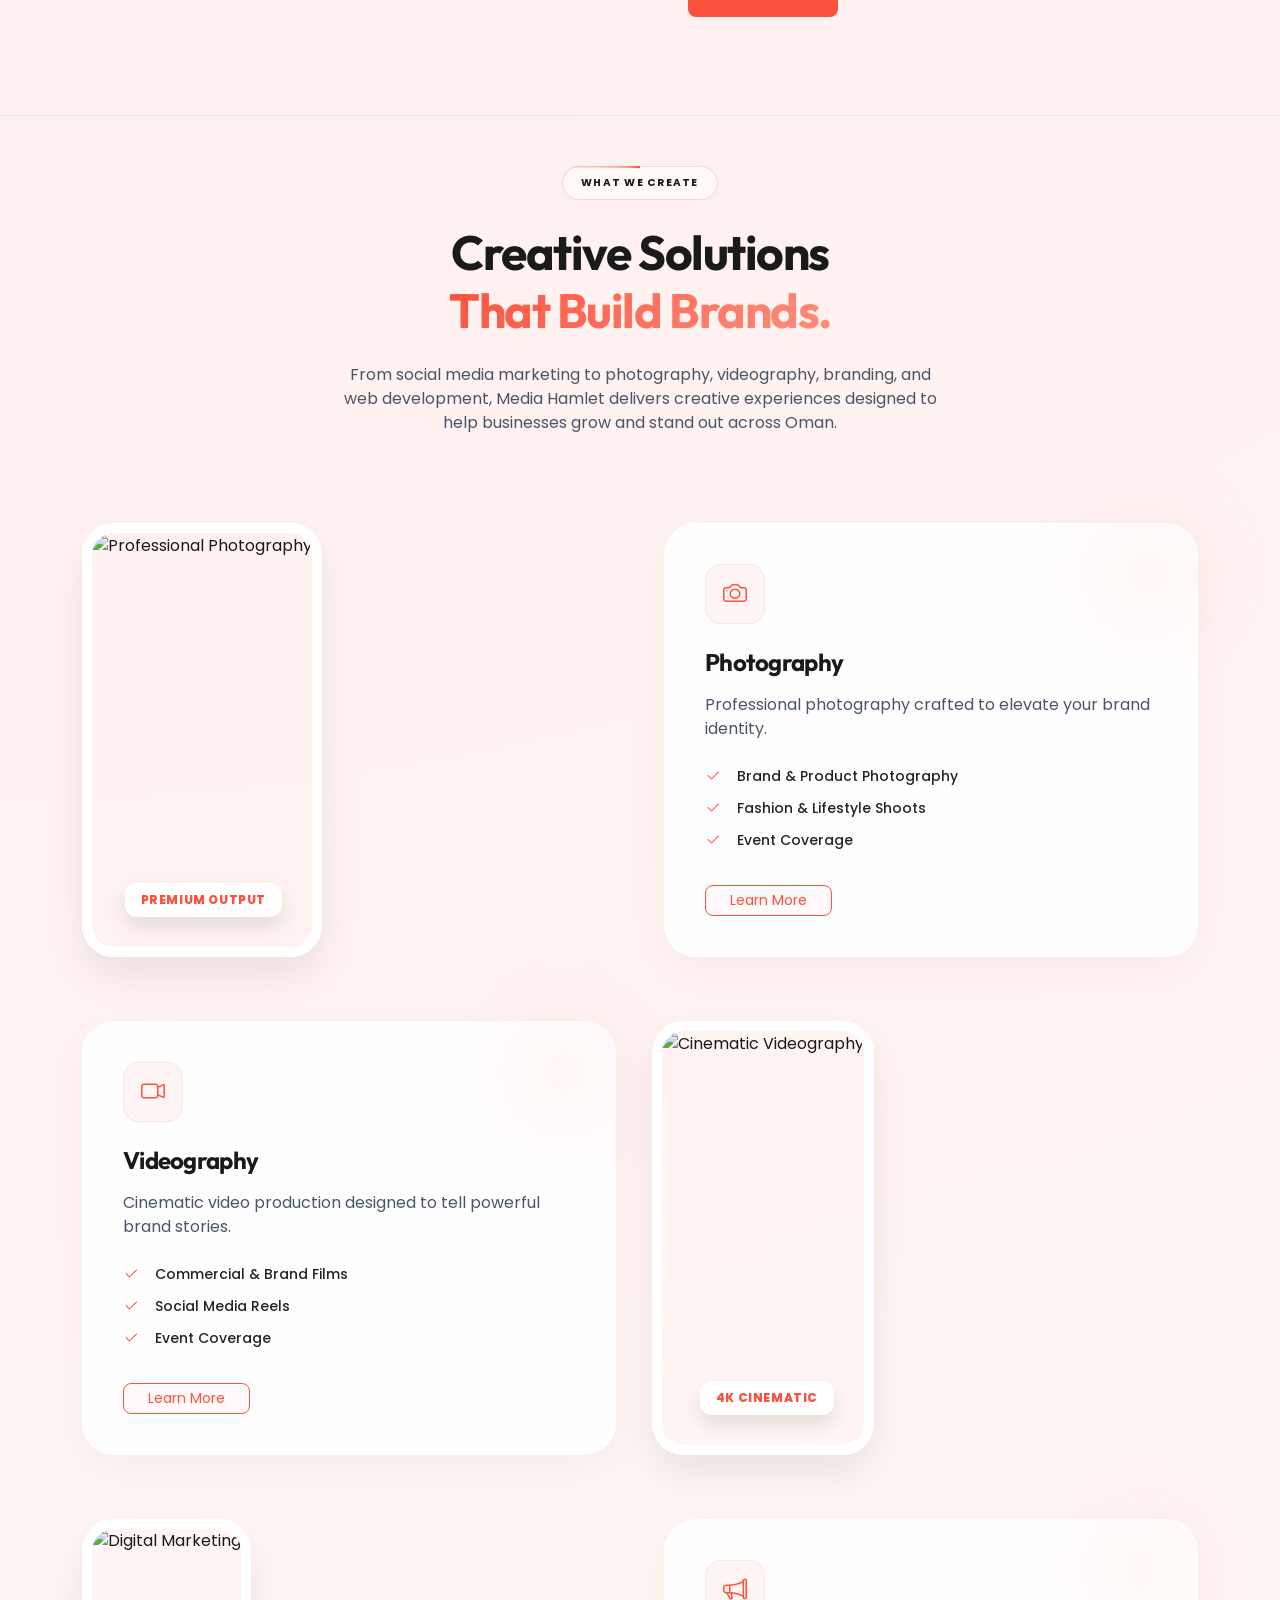
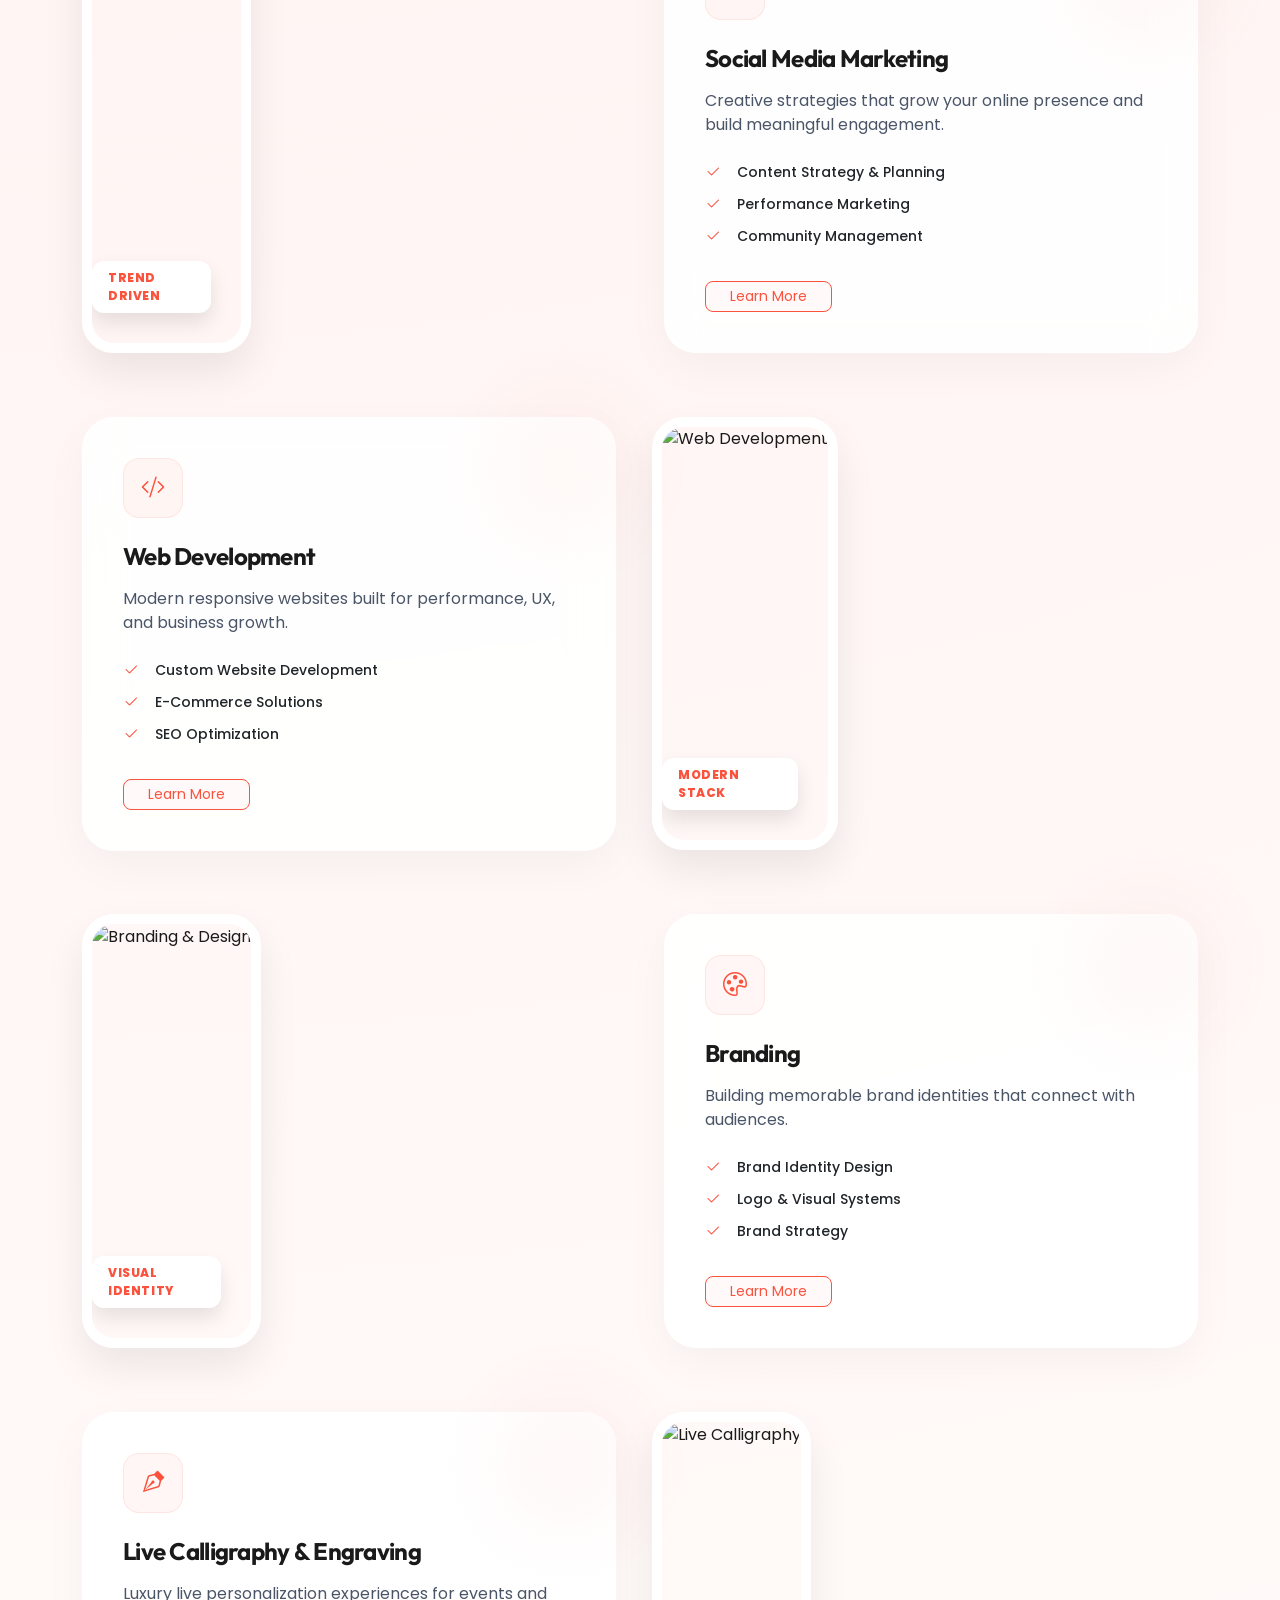
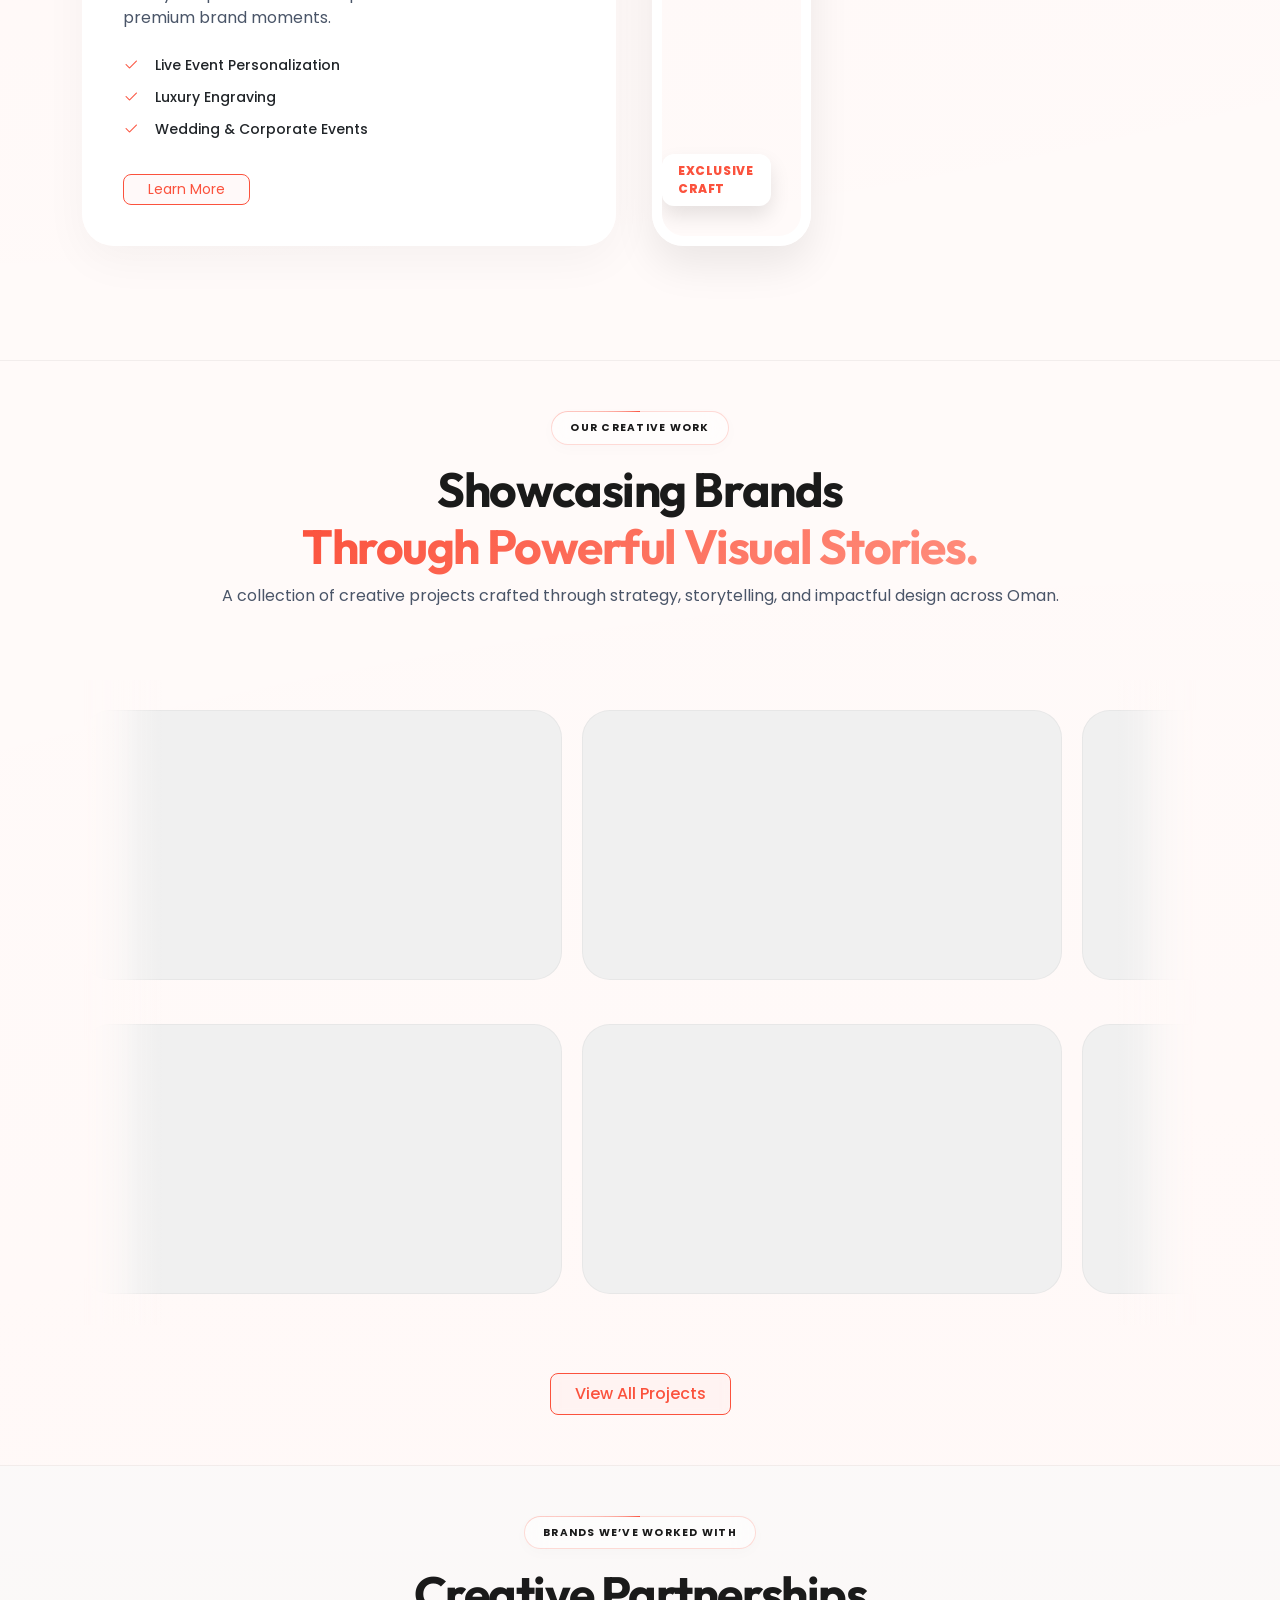
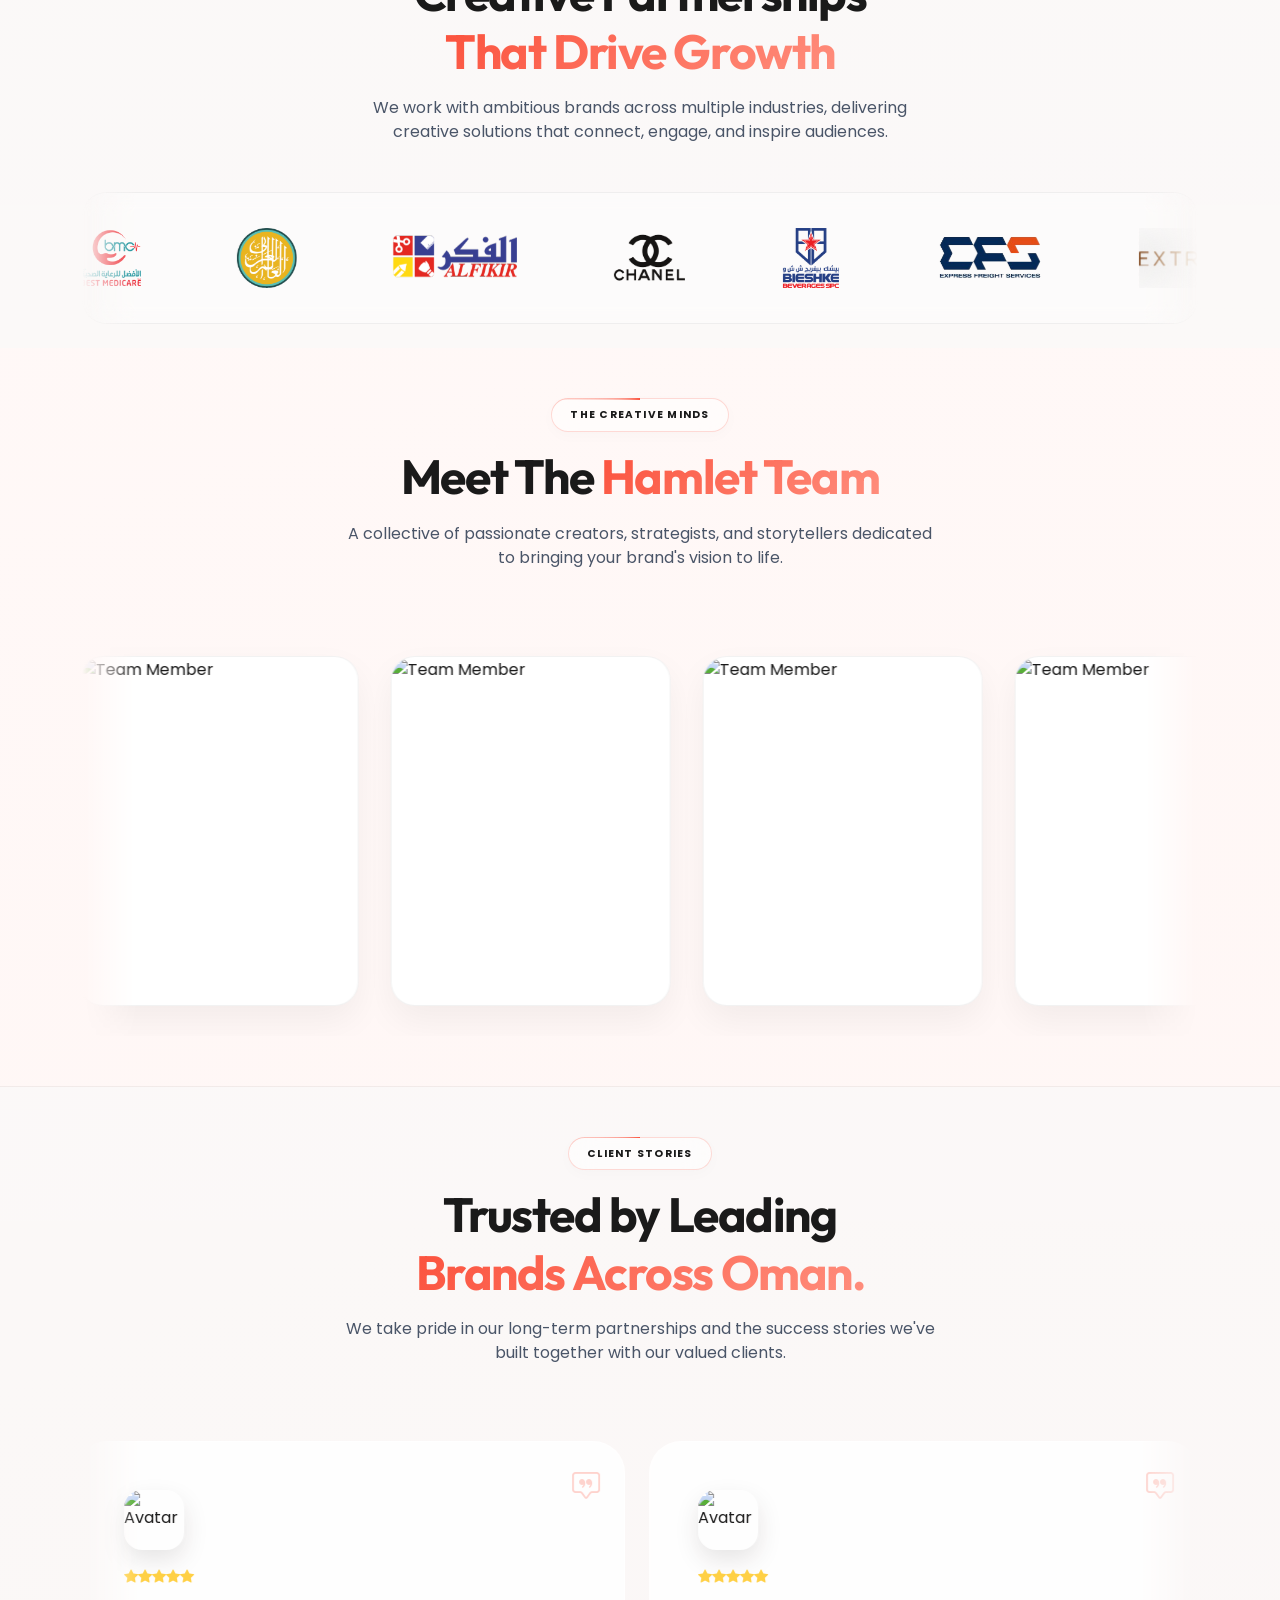
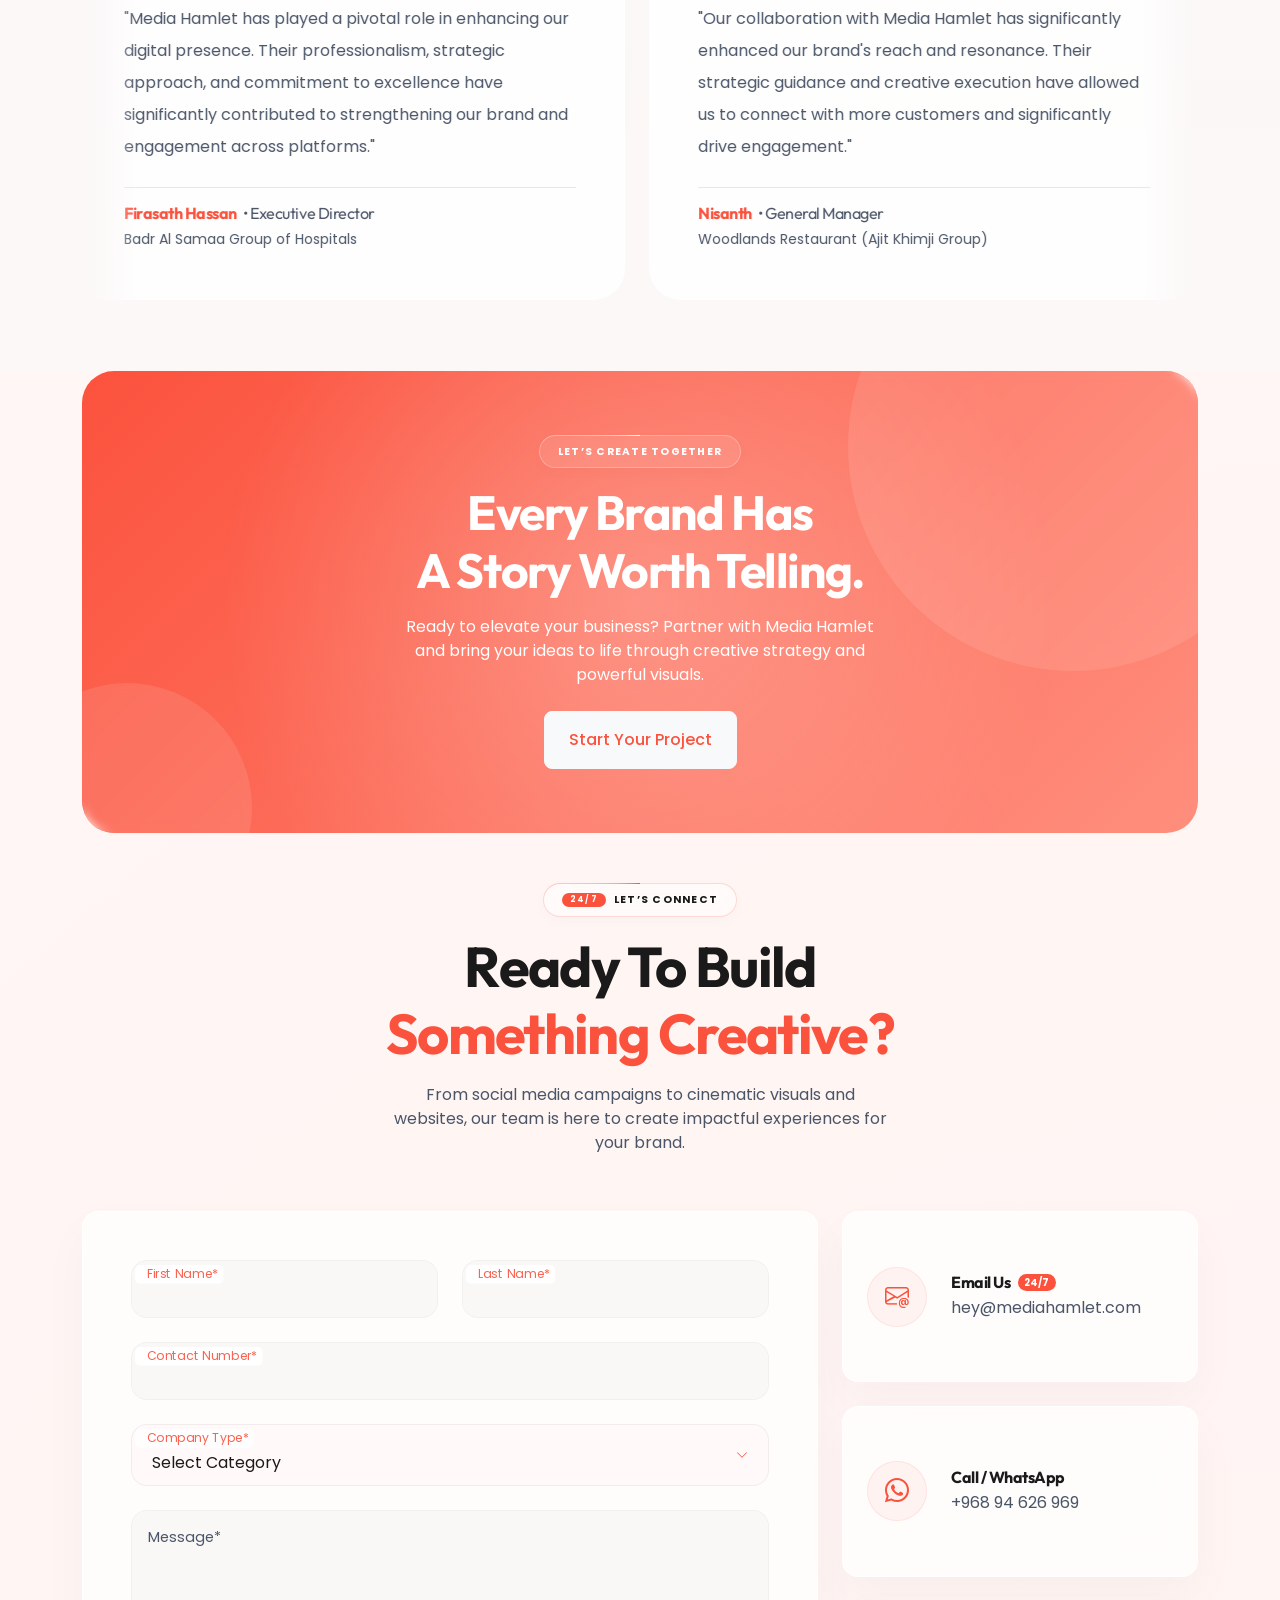
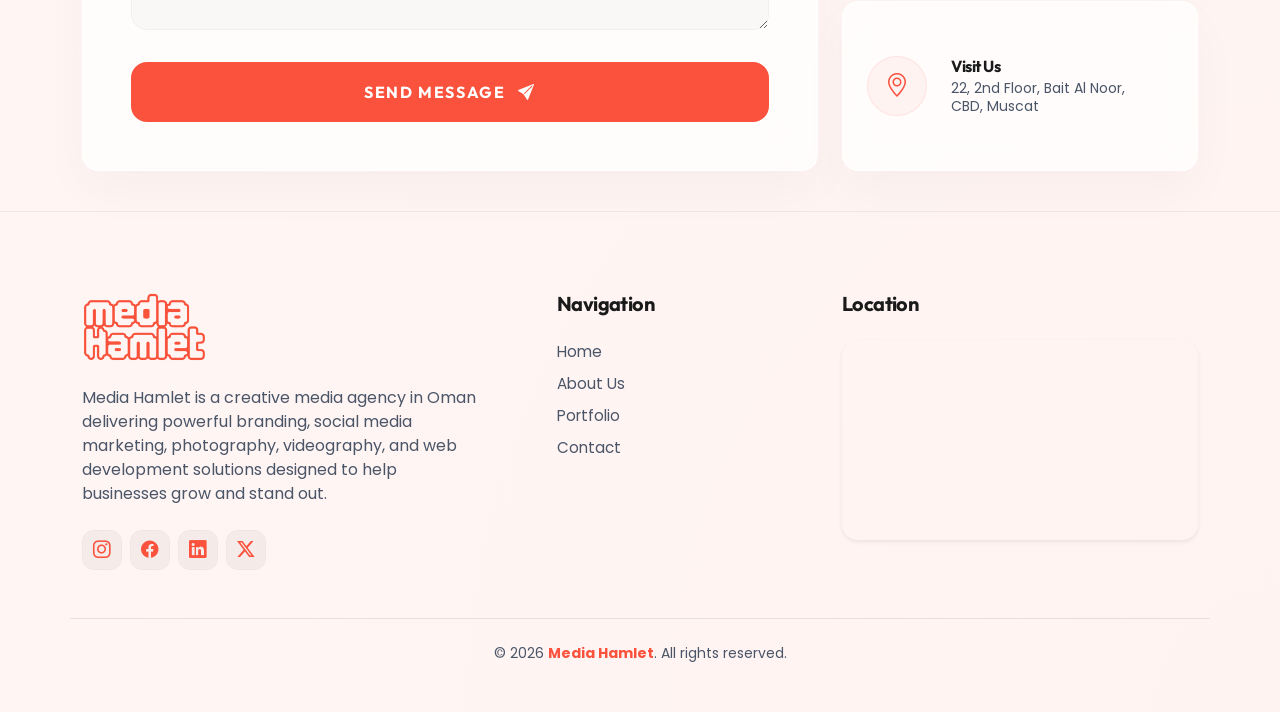
==== commit e7634589: "services design changed" ====
--- a/index.html
+++ b/index.html
@@ -92,7 +92,7 @@
                 </ul>
                 <div class="nav-action d-flex align-items-center gap-3">
                     <div class="social-icons d-flex gap-2">
-                        <a href="#" class="social-icon-link"><i class="bi bi-instagram"></i></a>
+                        <a href="https://www.instagram.com/mediahamlet?igsh=cjN3b2twbGt5Nm9s" target="_blank" class="social-icon-link"><i class="bi bi-instagram"></i></a>
                         <a href="#" class="social-icon-link"><i class="bi bi-facebook"></i></a>
                         <a href="#" class="social-icon-link"><i class="bi bi-linkedin"></i></a>
                         <a href="#" class="social-icon-link"><i class="bi bi-twitter-x"></i></a>
@@ -230,268 +230,199 @@
                     Creative Solutions<br>
                     <span class="text-gradient">That Build Brands.</span>
                 </h2>
-                <p class="text-secondary mx-auto" style="max-width: 600px;">
+                <p class="text-secondary mx-auto services-subtitle" style="max-width: 600px;">
                     From social media marketing to photography, videography, branding, and web development, Media Hamlet
                     delivers creative experiences designed to help businesses grow and stand out across Oman.
                 </p>
             </div>
 
-            <div class="row gy-4 services-section-row">
-                <div class="col-lg-6 services-left-col">
-                    <div class="image-card rounded-5 overflow-hidden services-sticky-image">
-                        <img src="https://images.unsplash.com/photo-1541560052-77ec1bbc09f7?w=600&auto=format&fit=crop&q=60&ixlib=rb-4.1.0&ixid=M3wxMjA3fDB8MHxzZWFyY2h8MTB8fG1lZGlhfGVufDB8MnwwfHx8MA%3D%3D"
-                            loading="lazy" decoding="async" width="600" height="700" alt="Team working"
-                            class="w-100 h-auto">
-                        <div class="image-overlay-bottom"></div>
-                    </div>
-                </div>
-                <div class="col-lg-6">
-                    <div class="services-cards-wrapper">
-                        <div class="service-card p-4 p-md-5 rounded-5 mb-4 d-flex flex-column position-relative overflow-hidden"
-                            data-aos="fade-up" data-aos-delay="100">
-                            <span class="service-number">01</span>
-                            <div class="card-glow position-absolute top-0 end-0 rounded-circle"
-                                style="width: 250px; height: 250px; background: radial-gradient(circle, rgba(251,82,61,0.08) 0%, rgba(255,255,255,0) 70%); transform: translate(30%, -30%);">
-                            </div>
-
-                            <div class="d-flex justify-content-between align-items-start mb-4 position-relative z-1">
-                                <div class="icon-box rounded-4 d-flex align-items-center justify-content-center">
-                                    <i class="bi bi-camera text-primary fs-4"></i>
-                                </div>
-                            </div>
-
-                            <h3 class="fs-4 fw-bold mb-3 position-relative z-1">Photography</h3>
-                            <p class="text-muted mb-4 position-relative z-1">
-                                Professional photography crafted to elevate your brand identity across digital and print
-                                platforms.
-                            </p>
-
-                            <ul class="list-unstyled space-y-2 mb-4 position-relative z-1">
-                                <li class="d-flex align-items-center gap-3 mb-2 feature-item">
-                                    <i class="bi bi-check2 text-primary"></i>
-                                    <span class="text-dark small fw-medium">Brand & Product Photography</span>
-                                </li>
-                                <li class="d-flex align-items-center gap-3 mb-2 feature-item">
-                                    <i class="bi bi-check2 text-primary"></i>
-                                    <span class="text-dark small fw-medium">Fashion & Lifestyle Shoots</span>
-                                </li>
-                                <li class="d-flex align-items-center gap-3 mb-2 feature-item">
-                                    <i class="bi bi-check2 text-primary"></i>
-                                    <span class="text-dark small fw-medium">Event Coverage</span>
-                                </li>
-                                <li class="d-flex align-items-center gap-3 feature-item">
-                                    <i class="bi bi-check2 text-primary"></i>
-                                    <span class="text-dark small fw-medium">Real Estate & Food Photography</span>
-                                </li>
-                            </ul>
-                            <div class="mt-auto position-relative z-1">
-                                <a href="#contact" class="btn btn-outline btn-sm rounded-3 px-4">
-                                    Learn More
-                                </a>
-                            </div>
-                        </div>
-
-                        <div class="service-card p-4 p-md-5 rounded-5 mb-4 d-flex flex-column position-relative overflow-hidden"
-                            data-aos="fade-up" data-aos-delay="200">
-                            <span class="service-number">02</span>
-                            <div class="card-glow position-absolute top-0 end-0 rounded-circle"
-                                style="width: 250px; height: 250px; background: radial-gradient(circle, rgba(251,82,61,0.08) 0%, rgba(255,255,255,0) 70%); transform: translate(30%, -30%);">
-                            </div>
-                            <div class="d-flex justify-content-between align-items-start mb-4 position-relative z-1">
-                                <div class="icon-box rounded-4 d-flex align-items-center justify-content-center">
-                                    <i class="bi bi-camera-video text-primary fs-4"></i>
-                                </div>
-                            </div>
-                            <h3 class="fs-4 fw-bold mb-3 position-relative z-1">Videography</h3>
-                            <p class="text-muted mb-4 position-relative z-1">
-                                Cinematic video production designed to engage audiences and tell powerful brand stories.
-                            </p>
-                            <ul class="list-unstyled space-y-2 mb-4 position-relative z-1">
-                                <li class="d-flex align-items-center gap-3 mb-2 feature-item">
-                                    <i class="bi bi-check2 text-primary"></i>
-                                    <span class="text-dark small fw-medium">Commercial & Brand Films</span>
-                                </li>
-                                <li class="d-flex align-items-center gap-3 mb-2 feature-item">
-                                    <i class="bi bi-check2 text-primary"></i>
-                                    <span class="text-dark small fw-medium">Social Media Reels</span>
-                                </li>
-                                <li class="d-flex align-items-center gap-3 mb-2 feature-item">
-                                    <i class="bi bi-check2 text-primary"></i>
-                                    <span class="text-dark small fw-medium">Event & Corporate Coverage</span>
-                                </li>
-                                <li class="d-flex align-items-center gap-3 feature-item">
-                                    <i class="bi bi-check2 text-primary"></i>
-                                    <span class="text-dark small fw-medium">Fashion & Lifestyle Videos</span>
-                                </li>
-                            </ul>
-                            <div class="mt-auto position-relative z-1">
-                                <a href="#contact" class="btn btn-outline btn-sm rounded-3 px-4">
-                                    Learn More
-                                </a>
-                            </div>
-                        </div>
-
-                        <div class="service-card p-4 p-md-5 rounded-5 mb-4 d-flex flex-column position-relative overflow-hidden"
-                            data-aos="fade-up" data-aos-delay="300">
-                            <span class="service-number">03</span>
-                            <div class="card-glow position-absolute top-0 end-0 rounded-circle"
-                                style="width: 250px; height: 250px; background: radial-gradient(circle, rgba(251,82,61,0.08) 0%, rgba(255,255,255,0) 70%); transform: translate(30%, -30%);">
-                            </div>
-                            <div class="d-flex justify-content-between align-items-start mb-4 position-relative z-1">
-                                <div class="icon-box rounded-4 d-flex align-items-center justify-content-center">
-                                    <i class="bi bi-megaphone text-primary fs-4"></i>
-                                </div>
-                            </div>
-                            <h3 class="fs-4 fw-bold mb-3 position-relative z-1">Social Media Marketing</h3>
-                            <p class="text-muted mb-4 position-relative z-1">
-                                Creative strategies that grow your online presence and build meaningful audience
-                                engagement.
-                            </p>
-                            <ul class="list-unstyled space-y-2 mb-4 position-relative z-1">
-                                <li class="d-flex align-items-center gap-3 mb-2 feature-item">
-                                    <i class="bi bi-check2 text-primary"></i>
-                                    <span class="text-dark small fw-medium">Content Strategy & Planning</span>
-                                </li>
-                                <li class="d-flex align-items-center gap-3 mb-2 feature-item">
-                                    <i class="bi bi-check2 text-primary"></i>
-                                    <span class="text-dark small fw-medium">Performance Marketing</span>
-                                </li>
-                                <li class="d-flex align-items-center gap-3 mb-2 feature-item">
-                                    <i class="bi bi-check2 text-primary"></i>
-                                    <span class="text-dark small fw-medium">Community Management</span>
-                                </li>
-                                <li class="d-flex align-items-center gap-3 feature-item">
-                                    <i class="bi bi-check2 text-primary"></i>
-                                    <span class="text-dark small fw-medium">Campaign & Ad Creatives</span>
-                                </li>
-                            </ul>
-                            <div class="mt-auto position-relative z-1">
-                                <a href="#contact" class="btn btn-outline btn-sm rounded-3 px-4">
-                                    Learn More
-                                </a>
-                            </div>
-                        </div>
-
-                        <div class="service-card p-4 p-md-5 rounded-5 mb-4 d-flex flex-column position-relative overflow-hidden"
-                            data-aos="fade-up" data-aos-delay="300">
-                            <span class="service-number">04</span>
-                            <div class="card-glow position-absolute top-0 end-0 rounded-circle"
-                                style="width: 250px; height: 250px; background: radial-gradient(circle, rgba(251,82,61,0.08) 0%, rgba(255,255,255,0) 70%); transform: translate(30%, -30%);">
-                            </div>
-                            <div class="d-flex justify-content-between align-items-start mb-4 position-relative z-1">
-                                <div class="icon-box rounded-4 d-flex align-items-center justify-content-center">
-                                    <i class="bi bi-code-slash text-primary fs-4"></i>
-                                </div>
-                            </div>
-                            <h3 class="fs-4 fw-bold mb-3 position-relative z-1">Web Development</h3>
-                            <p class="text-muted mb-4 position-relative z-1">
-                                Modern responsive websites built for performance, user experience, and business growth.
-                            </p>
-                            <ul class="list-unstyled space-y-2 mb-4 position-relative z-1">
-                                <li class="d-flex align-items-center gap-3 mb-2 feature-item">
-                                    <i class="bi bi-check2 text-primary"></i>
-                                    <span class="text-dark small fw-medium">Custom Website Development</span>
-                                </li>
-                                <li class="d-flex align-items-center gap-3 mb-2 feature-item">
-                                    <i class="bi bi-check2 text-primary"></i>
-                                    <span class="text-dark small fw-medium">E Commerce Solutions</span>
-                                </li>
-                                <li class="d-flex align-items-center gap-3 mb-2 feature-item">
-                                    <i class="bi bi-check2 text-primary"></i>
-                                    <span class="text-dark small fw-medium">Responsive UI UX Design</span>
-                                </li>
-                                <li class="d-flex align-items-center gap-3 feature-item">
-                                    <i class="bi bi-check2 text-primary"></i>
-                                    <span class="text-dark small fw-medium">SEO Optimization</span>
-                                </li>
-                            </ul>
-                            <div class="mt-auto position-relative z-1">
-                                <a href="#contact" class="btn btn-outline btn-sm rounded-3 px-4">
-                                    Learn More
-                                </a>
-                            </div>
-                        </div>
-
-                        <div class="service-card p-4 p-md-5 rounded-5 mb-4 d-flex flex-column position-relative overflow-hidden"
-                            data-aos="fade-up" data-aos-delay="300">
-                            <span class="service-number">05</span>
-                            <div class="card-glow position-absolute top-0 end-0 rounded-circle"
-                                style="width: 250px; height: 250px; background: radial-gradient(circle, rgba(251,82,61,0.08) 0%, rgba(255,255,255,0) 70%); transform: translate(30%, -30%);">
-                            </div>
-                            <div class="d-flex justify-content-between align-items-start mb-4 position-relative z-1">
-                                <div class="icon-box rounded-4 d-flex align-items-center justify-content-center">
-                                    <i class="bi bi-palette text-primary fs-4"></i>
-                                </div>
-                            </div>
-                            <h3 class="fs-4 fw-bold mb-3 position-relative z-1">Branding</h3>
-                            <p class="text-muted mb-4 position-relative z-1">
-                                Building memorable brand identities that connect with audiences and create lasting
-                                impact.
-                            </p>
-                            <ul class="list-unstyled space-y-2 mb-4 position-relative z-1">
-                                <li class="d-flex align-items-center gap-3 mb-2 feature-item">
-                                    <i class="bi bi-check2 text-primary"></i>
-                                    <span class="text-dark small fw-medium">Brand Identity Design</span>
-                                </li>
-                                <li class="d-flex align-items-center gap-3 mb-2 feature-item">
-                                    <i class="bi bi-check2 text-primary"></i>
-                                    <span class="text-dark small fw-medium">Logo & Visual Systems</span>
-                                </li>
-                                <li class="d-flex align-items-center gap-3 mb-2 feature-item">
-                                    <i class="bi bi-check2 text-primary"></i>
-                                    <span class="text-dark small fw-medium">Brand Strategy</span>
-                                </li>
-                                <li class="d-flex align-items-center gap-3 feature-item">
-                                    <i class="bi bi-check2 text-primary"></i>
-                                    <span class="text-dark small fw-medium">Rebranding Solutions</span>
-                                </li>
-                            </ul>
-                            <div class="mt-auto position-relative z-1">
-                                <a href="#contact" class="btn btn-outline btn-sm rounded-3 px-4">
-                                    Learn More
-                                </a>
-                            </div>
-                        </div>
-
-                        <div class="service-card p-4 p-md-5 rounded-5 d-flex flex-column position-relative overflow-hidden"
-                            data-aos="fade-up" data-aos-delay="400">
-                            <span class="service-number">06</span>
-                            <div class="card-glow position-absolute top-0 end-0 rounded-circle"
-                                style="width: 250px; height: 250px; background: radial-gradient(circle, rgba(251,82,61,0.08) 0%, rgba(255,255,255,0) 70%); transform: translate(30%, -30%);">
-                            </div>
-                            <div class="d-flex justify-content-between align-items-start mb-4 position-relative z-1">
-                                <div class="icon-box rounded-4 d-flex align-items-center justify-content-center">
-                                    <i class="bi bi-vector-pen text-primary fs-4"></i>
-                                </div>
-                            </div>
-                            <h3 class="fs-4 fw-bold mb-3 position-relative z-1">Live Calligraphy & Engraving</h3>
-                            <p class="text-muted mb-4 position-relative z-1">
-                                Luxury live personalization experiences for events, activations, and premium brand
-                                moments.
-                            </p>
-                            <ul class="list-unstyled space-y-2 mb-4 position-relative z-1">
-                                <li class="d-flex align-items-center gap-3 mb-2 feature-item">
-                                    <i class="bi bi-check2 text-primary"></i>
-                                    <span class="text-dark small fw-medium">Live Event Personalization</span>
-                                </li>
-                                <li class="d-flex align-items-center gap-3 mb-2 feature-item">
-                                    <i class="bi bi-check2 text-primary"></i>
-                                    <span class="text-dark small fw-medium">Luxury Engraving</span>
-                                </li>
-                                <li class="d-flex align-items-center gap-3 mb-2 feature-item">
-                                    <i class="bi bi-check2 text-primary"></i>
-                                    <span class="text-dark small fw-medium">Wedding & Corporate Events</span>
-                                </li>
-                                <li class="d-flex align-items-center gap-3 feature-item">
-                                    <i class="bi bi-check2 text-primary"></i>
-                                    <span class="text-dark small fw-medium">Interactive Brand Experiences</span>
-                                </li>
-                            </ul>
-                            <div class="mt-auto position-relative z-1">
-                                <a href="#contact" class="btn btn-outline btn-sm rounded-3 px-4">
-                                    Learn More
-                                </a>
-                            </div>
+            <!-- Service 01: Photography -->
+            <div class="row gy-4 mb-5 pb-lg-4 service-row">
+                <div class="col-lg-6 d-flex" data-aos="fade-right">
+                    <div class="image-card rounded-5 overflow-hidden shadow-lg position-relative">
+                        <img src="https://plus.unsplash.com/premium_photo-1673448391005-d65e815bd026?w=600&auto=format&fit=crop&q=60&ixlib=rb-4.1.0&ixid=M3wxMjA3fDB8MHxzZWFyY2h8NXx8cGhvdG9ncmFwaHl8ZW58MHwwfDB8fHww"
+                            loading="lazy" alt="Professional Photography" class="w-100">
+                        <div class="service-tag-badge">Premium Output</div>
+                    </div>
+                </div>
+                <div class="col-lg-6 ps-lg-4 d-flex" data-aos="fade-left">
+                    <div class="service-card p-4 p-md-5 rounded-5 d-flex flex-column position-relative overflow-hidden">
+                        <div class="service-card-accent"></div>
+                        <div class="card-glow position-absolute top-0 end-0 rounded-circle"
+                            style="width: 250px; height: 250px; background: radial-gradient(circle, rgba(251,82,61,0.08) 0%, rgba(255,255,255,0) 70%); transform: translate(30%, -30%);">
+                        </div>
+                        <div class="icon-box rounded-4 mb-4 position-relative z-1">
+                            <i class="bi bi-camera text-primary fs-4"></i>
+                        </div>
+                        <h3 class="fs-4 fw-bold mb-3 position-relative z-1">Photography</h3>
+                        <p class="text-muted mb-4 position-relative z-1">Professional photography crafted to elevate your brand identity.</p>
+                        <ul class="list-unstyled space-y-2 mb-4 position-relative z-1">
+                            <li class="d-flex align-items-center gap-3 mb-2 feature-item"><i class="bi bi-check2 text-primary"></i><span class="text-dark small fw-medium">Brand & Product Photography</span></li>
+                            <li class="d-flex align-items-center gap-3 mb-2 feature-item"><i class="bi bi-check2 text-primary"></i><span class="text-dark small fw-medium">Fashion & Lifestyle Shoots</span></li>
+                            <li class="d-flex align-items-center gap-3 mb-2 feature-item"><i class="bi bi-check2 text-primary"></i><span class="text-dark small fw-medium">Event Coverage</span></li>
+                        </ul>
+                        <div class="mt-auto position-relative z-1">
+                            <a href="#contact" class="btn btn-outline btn-sm rounded-3 px-4">Learn More</a>
+                        </div>
+                    </div>
+                </div>
+            </div>
+
+            <!-- Service 02: Videography (Reversed) -->
+            <div class="row gy-4 mb-5 pb-lg-4 service-row">
+                <div class="col-lg-6 order-lg-2 d-flex" data-aos="fade-left">
+                    <div class="image-card rounded-5 overflow-hidden shadow-lg position-relative">
+                        <img src="https://images.unsplash.com/photo-1560785219-cc81ab373cd3?w=600&auto=format&fit=crop&q=60&ixlib=rb-4.1.0&ixid=M3wxMjA3fDB8MHxzZWFyY2h8MTJ8fHZpZGVvZ3JhcGh5fGVufDB8MHwwfHx8MA%3D%3D"
+                            loading="lazy" alt="Cinematic Videography" class="w-100">
+                        <div class="service-tag-badge">4K Cinematic</div>
+                    </div>
+                </div>
+                <div class="col-lg-6 pe-lg-4 order-lg-1 d-flex" data-aos="fade-right">
+                    <div class="service-card p-4 p-md-5 rounded-5 d-flex flex-column position-relative overflow-hidden">
+                        <div class="service-card-accent"></div>
+                        <div class="card-glow position-absolute top-0 end-0 rounded-circle"
+                            style="width: 250px; height: 250px; background: radial-gradient(circle, rgba(251,82,61,0.08) 0%, rgba(255,255,255,0) 70%); transform: translate(30%, -30%);">
+                        </div>
+                        <div class="icon-box rounded-4 mb-4 position-relative z-1">
+                            <i class="bi bi-camera-video text-primary fs-4"></i>
+                        </div>
+                        <h3 class="fs-4 fw-bold mb-3 position-relative z-1">Videography</h3>
+                        <p class="text-muted mb-4 position-relative z-1">Cinematic video production designed to tell powerful brand stories.</p>
+                        <ul class="list-unstyled space-y-2 mb-4 position-relative z-1">
+                            <li class="d-flex align-items-center gap-3 mb-2 feature-item"><i class="bi bi-check2 text-primary"></i><span class="text-dark small fw-medium">Commercial & Brand Films</span></li>
+                            <li class="d-flex align-items-center gap-3 mb-2 feature-item"><i class="bi bi-check2 text-primary"></i><span class="text-dark small fw-medium">Social Media Reels</span></li>
+                            <li class="d-flex align-items-center gap-3 mb-2 feature-item"><i class="bi bi-check2 text-primary"></i><span class="text-dark small fw-medium">Event Coverage</span></li>
+                        </ul>
+                        <div class="mt-auto position-relative z-1">
+                            <a href="#contact" class="btn btn-outline btn-sm rounded-3 px-4">Learn More</a>
+                        </div>
+                    </div>
+                </div>
+            </div>
+
+            <!-- Service 03: Social Media Marketing -->
+            <div class="row gy-4 mb-5 pb-lg-4 service-row">
+                <div class="col-lg-6 d-flex" data-aos="fade-right">
+                    <div class="image-card rounded-5 overflow-hidden shadow-lg position-relative">
+                        <img src="https://images.unsplash.com/photo-1516251193007-45ef944ab0c6?w=600&auto=format&fit=crop&q=60&ixlib=rb-4.1.0&ixid=M3wxMjA3fDB8MHxzZWFyY2h8MTV8fHNvY2lhbCUyMG1lZGlhJTIwbWFya2V0aW5nfGVufDB8MHwwfHx8MA%3D%3D "
+                            loading="lazy" alt="Digital Marketing" class="w-100">
+                        <div class="service-tag-badge">Trend Driven</div>
+                    </div>
+                </div>
+                <div class="col-lg-6 ps-lg-4 d-flex" data-aos="fade-left">
+                    <div class="service-card p-4 p-md-5 rounded-5 d-flex flex-column position-relative overflow-hidden">
+                        <div class="service-card-accent"></div>
+                        <div class="card-glow position-absolute top-0 end-0 rounded-circle"
+                            style="width: 250px; height: 250px; background: radial-gradient(circle, rgba(251,82,61,0.08) 0%, rgba(255,255,255,0) 70%); transform: translate(30%, -30%);">
+                        </div>
+                        <div class="icon-box rounded-4 mb-3 mb-md-4 position-relative z-1">
+                            <i class="bi bi-megaphone text-primary fs-4"></i>
+                        </div>
+                        <h3 class="fs-4 fw-bold mb-3 position-relative z-1">Social Media Marketing</h3>
+                        <p class="text-muted mb-4 position-relative z-1">Creative strategies that grow your online presence and build meaningful engagement.</p>
+                        <ul class="list-unstyled space-y-2 mb-4 position-relative z-1">
+                            <li class="d-flex align-items-center gap-3 mb-2 feature-item"><i class="bi bi-check2 text-primary"></i><span class="text-dark small fw-medium">Content Strategy & Planning</span></li>
+                            <li class="d-flex align-items-center gap-3 mb-2 feature-item"><i class="bi bi-check2 text-primary"></i><span class="text-dark small fw-medium">Performance Marketing</span></li>
+                            <li class="d-flex align-items-center gap-3 mb-2 feature-item"><i class="bi bi-check2 text-primary"></i><span class="text-dark small fw-medium">Community Management</span></li>
+                        </ul>
+                        <div class="mt-auto position-relative z-1">
+                            <a href="#contact" class="btn btn-outline btn-sm rounded-3 px-4">Learn More</a>
+                        </div>
+                    </div>
+                </div>
+            </div>
+
+            <!-- Service 04: Web Development (Reversed) -->
+            <div class="row gy-4 mb-5 pb-lg-4 service-row">
+                <div class="col-lg-6 order-lg-2 d-flex" data-aos="fade-left">
+                    <div class="image-card rounded-5 overflow-hidden shadow-lg position-relative">
+                        <img src="https://plus.unsplash.com/premium_photo-1678565879444-f87c8bd9f241?w=600&auto=format&fit=crop&q=60&ixlib=rb-4.1.0&ixid=M3wxMjA3fDB8MHxzZWFyY2h8NXx8d2ViJTIwZGV2ZWxvcG1lbnR8ZW58MHwwfDB8fHww"
+                            loading="lazy" alt="Web Development" class="w-100">
+                        <div class="service-tag-badge">Modern Stack</div>
+                    </div>
+                </div>
+                <div class="col-lg-6 pe-lg-4 order-lg-1 d-flex" data-aos="fade-right">
+                    <div class="service-card p-4 p-md-5 rounded-5 d-flex flex-column position-relative overflow-hidden">
+                        <div class="service-card-accent"></div>
+                        <div class="card-glow position-absolute top-0 end-0 rounded-circle"
+                            style="width: 250px; height: 250px; background: radial-gradient(circle, rgba(251,82,61,0.08) 0%, rgba(255,255,255,0) 70%); transform: translate(30%, -30%);">
+                        </div>
+                        <div class="icon-box rounded-4 mb-4 position-relative z-1">
+                            <i class="bi bi-code-slash text-primary fs-4"></i>
+                        </div>
+                        <h3 class="fs-4 fw-bold mb-3 position-relative z-1">Web Development</h3>
+                        <p class="text-muted mb-4 position-relative z-1">Modern responsive websites built for performance, UX, and business growth.</p>
+                        <ul class="list-unstyled space-y-2 mb-4 position-relative z-1">
+                            <li class="d-flex align-items-center gap-3 mb-2 feature-item"><i class="bi bi-check2 text-primary"></i><span class="text-dark small fw-medium">Custom Website Development</span></li>
+                            <li class="d-flex align-items-center gap-3 mb-2 feature-item"><i class="bi bi-check2 text-primary"></i><span class="text-dark small fw-medium">E-Commerce Solutions</span></li>
+                            <li class="d-flex align-items-center gap-3 mb-2 feature-item"><i class="bi bi-check2 text-primary"></i><span class="text-dark small fw-medium">SEO Optimization</span></li>
+                        </ul>
+                        <div class="mt-auto position-relative z-1">
+                            <a href="#contact" class="btn btn-outline btn-sm rounded-3 px-4">Learn More</a>
+                        </div>
+                    </div>
+                </div>
+            </div>
+
+            <!-- Service 05: Branding -->
+            <div class="row gy-4 mb-5 pb-lg-4 service-row">
+                <div class="col-lg-6 d-flex" data-aos="fade-right">
+                    <div class="image-card rounded-5 overflow-hidden shadow-lg position-relative">
+                        <img src="https://plus.unsplash.com/premium_photo-1661328251929-c530c82c59a4?w=600&auto=format&fit=crop&q=60&ixlib=rb-4.1.0&ixid=M3wxMjA3fDB8MHxzZWFyY2h8MXx8YnJhbmRpbmd8ZW58MHwwfDB8fHww"
+                            loading="lazy" alt="Branding & Design" class="w-100">
+                        <div class="service-tag-badge">Visual Identity</div>
+                    </div>
+                </div>
+                <div class="col-lg-6 ps-lg-4 d-flex" data-aos="fade-left">
+                    <div class="service-card p-4 p-md-5 rounded-5 d-flex flex-column position-relative overflow-hidden">
+                        <div class="service-card-accent"></div>
+                        <div class="card-glow position-absolute top-0 end-0 rounded-circle"
+                            style="width: 250px; height: 250px; background: radial-gradient(circle, rgba(251,82,61,0.08) 0%, rgba(255,255,255,0) 70%); transform: translate(30%, -30%);">
+                        </div>
+                        <div class="icon-box rounded-4 mb-4 position-relative z-1">
+                            <i class="bi bi-palette text-primary fs-4"></i>
+                        </div>
+                        <h3 class="fs-4 fw-bold mb-3 position-relative z-1">Branding</h3>
+                        <p class="text-muted mb-4 position-relative z-1">Building memorable brand identities that connect with audiences.</p>
+                        <ul class="list-unstyled space-y-2 mb-4 position-relative z-1">
+                            <li class="d-flex align-items-center gap-3 mb-2 feature-item"><i class="bi bi-check2 text-primary"></i><span class="text-dark small fw-medium">Brand Identity Design</span></li>
+                            <li class="d-flex align-items-center gap-3 mb-2 feature-item"><i class="bi bi-check2 text-primary"></i><span class="text-dark small fw-medium">Logo & Visual Systems</span></li>
+                            <li class="d-flex align-items-center gap-3 mb-2 feature-item"><i class="bi bi-check2 text-primary"></i><span class="text-dark small fw-medium">Brand Strategy</span></li>
+                        </ul>
+                        <div class="mt-auto position-relative z-1">
+                            <a href="#contact" class="btn btn-outline btn-sm rounded-3 px-4">Learn More</a>
+                        </div>
+                    </div>
+                </div>
+            </div>
+
+            <!-- Service 06: Live Calligraphy (Reversed) -->
+            <div class="row gy-4 service-row">
+                <div class="col-lg-6 order-lg-2 d-flex" data-aos="fade-left">
+                    <div class="image-card rounded-5 overflow-hidden shadow-lg position-relative">
+                        <img src="https://images.unsplash.com/photo-1597402173627-95df96e45536?w=600&auto=format&fit=crop&q=60&ixlib=rb-4.1.0&ixid=M3wxMjA3fDB8MHxzZWFyY2h8OHx8Q2FsbGlncmFwaHl8ZW58MHwwfDB8fHww"
+                            loading="lazy" alt="Live Calligraphy" class="w-100">
+                        <div class="service-tag-badge">Exclusive Craft</div>
+                    </div>
+                </div>
+                <div class="col-lg-6 pe-lg-4 order-lg-1 d-flex" data-aos="fade-right">
+                    <div class="service-card p-4 p-md-5 rounded-5 d-flex flex-column position-relative overflow-hidden">
+                        <div class="service-card-accent"></div>
+                        <div class="card-glow position-absolute top-0 end-0 rounded-circle"
+                            style="width: 250px; height: 250px; background: radial-gradient(circle, rgba(251,82,61,0.08) 0%, rgba(255,255,255,0) 70%); transform: translate(30%, -30%);">
+                        </div>
+                        <div class="icon-box rounded-4 mb-4 position-relative z-1">
+                            <i class="bi bi-vector-pen text-primary fs-4"></i>
+                        </div>
+                        <h3 class="fs-4 fw-bold mb-3 position-relative z-1">Live Calligraphy & Engraving</h3>
+                        <p class="text-muted mb-4 position-relative z-1">Luxury live personalization experiences for events and premium brand moments.</p>
+                        <ul class="list-unstyled space-y-2 mb-4 position-relative z-1">
+                            <li class="d-flex align-items-center gap-3 mb-2 feature-item"><i class="bi bi-check2 text-primary"></i><span class="text-dark small fw-medium">Live Event Personalization</span></li>
+                            <li class="d-flex align-items-center gap-3 mb-2 feature-item"><i class="bi bi-check2 text-primary"></i><span class="text-dark small fw-medium">Luxury Engraving</span></li>
+                            <li class="d-flex align-items-center gap-3 mb-2 feature-item"><i class="bi bi-check2 text-primary"></i><span class="text-dark small fw-medium">Wedding & Corporate Events</span></li>
+                        </ul>
+                        <div class="mt-auto position-relative z-1">
+                            <a href="#contact" class="btn btn-outline btn-sm rounded-3 px-4">Learn More</a>
                         </div>
                     </div>
                 </div>
@@ -508,7 +439,7 @@
                 Showcasing Brands<br>
                 <span class="text-gradient">Through Powerful Visual Stories.</span>
             </h2>
-            <p class="text-secondary">
+            <p class="text-secondary portfolio-subtitle">
                 A collection of creative projects crafted through strategy, storytelling, and impactful design across
                 Oman.
             </p>
@@ -642,231 +573,17 @@
         </div>
     </section>
 
-    <!-- Team Section -->
-    <section id="team" class="section-padding">
+    <!-- Brands Section -->
+    <section id="brands" class="section-padding bg-light bg-opacity-50 border-bottom-0 pb-4">
         <div class="container">
-            <div class="text-center mb-5 pb-2" data-aos="fade-up">
-                <div class="badge-custom mb-3">
-                    THE CREATIVE MINDS
-                </div>
-                <h2 class="display-5 fw-bold mb-3">
-                    Meet The <span class="text-gradient">Hamlet Team</span>
-                </h2>
-                <p class="text-secondary mx-auto mb-0" style="max-width: 600px;">
-                    A collective of passionate creators, strategists, and storytellers dedicated to bringing your
-                    brand's vision to life.
-                </p>
-            </div>
-
-            <div class="team-slider-wrapper" data-aos="fade-up" data-aos-delay="200">
-                <div class="team-slider-track">
-                    <!-- Team Member 1 -->
-                    <div class="team-slide">
-                        <div class="team-card">
-                            <img src="https://images.unsplash.com/photo-1560250097-0b93528c311a?auto=format&fit=crop&w=400&q=80"
-                                alt="Team Member" class="team-img">
-                            <div class="team-info">
-                                <div class="team-social-links">
-                                    <a href="#"><i class="bi bi-instagram"></i></a>
-                                    <a href="#"><i class="bi bi-linkedin"></i></a>
-                                </div>
-                                <h5 class="fw-bold mb-1">Ahmed Al-Raisi</h5>
-                                <span class="team-role-badge">Founder & CEO</span>
-                            </div>
-                        </div>
-                    </div>
-                    <!-- Team Member 2 -->
-                    <div class="team-slide">
-                        <div class="team-card">
-                            <img src="https://images.unsplash.com/photo-1573496359142-b8d87734a5a2?auto=format&fit=crop&w=400&q=80"
-                                alt="Team Member" class="team-img">
-                            <div class="team-info">
-                                <div class="team-social-links">
-                                    <a href="#"><i class="bi bi-instagram"></i></a>
-                                    <a href="#"><i class="bi bi-linkedin"></i></a>
-                                </div>
-                                <h5 class="fw-bold mb-1">Sarah Jenkins</h5>
-                                <span class="team-role-badge">Creative Director</span>
-                            </div>
-                        </div>
-                    </div>
-                    <!-- Team Member 3 -->
-                    <div class="team-slide">
-                        <div class="team-card">
-                            <img src="https://images.unsplash.com/photo-1519085360753-af0119f7cbe7?auto=format&fit=crop&w=400&q=80"
-                                alt="Team Member" class="team-img">
-                            <div class="team-info">
-                                <div class="team-social-links">
-                                    <a href="#"><i class="bi bi-instagram"></i></a>
-                                    <a href="#"><i class="bi bi-linkedin"></i></a>
-                                </div>
-                                <h5 class="fw-bold mb-1">Marcus Chen</h5>
-                                <span class="team-role-badge">Lead Photographer</span>
-                            </div>
-                        </div>
-                    </div>
-                    <!-- Team Member 4 -->
-                    <div class="team-slide">
-                        <div class="team-card">
-                            <img src="https://images.unsplash.com/photo-1580489944761-15a19d654956?auto=format&fit=crop&w=400&q=80"
-                                alt="Team Member" class="team-img">
-                            <div class="team-info">
-                                <div class="team-social-links">
-                                    <a href="#"><i class="bi bi-instagram"></i></a>
-                                    <a href="#"><i class="bi bi-linkedin"></i></a>
-                                </div>
-                                <h5 class="fw-bold mb-1">Elena Rodriguez</h5>
-                                <span class="team-role-badge">Social Media Strategist</span>
-                            </div>
-                        </div>
-                    </div>
-                    <!-- Team Member 5 -->
-                    <div class="team-slide">
-                        <div class="team-card">
-                            <img src="https://images.unsplash.com/photo-1507003211169-0a1dd7228f2d?auto=format&fit=crop&w=400&q=80"
-                                alt="Team Member" class="team-img">
-                            <div class="team-info">
-                                <div class="team-social-links">
-                                    <a href="#"><i class="bi bi-instagram"></i></a>
-                                    <a href="#"><i class="bi bi-linkedin"></i></a>
-                                </div>
-                                <h5 class="fw-bold mb-1">David Miller</h5>
-                                <span class="team-role-badge">Senior Videographer</span>
-                            </div>
-                        </div>
-                    </div>
-                    <!-- Team Member 6 -->
-                    <div class="team-slide">
-                        <div class="team-card">
-                            <img src="https://images.unsplash.com/photo-1539571696357-5a69c17a67c6?auto=format&fit=crop&w=400&q=80"
-                                alt="Team Member" class="team-img">
-                            <div class="team-info">
-                                <div class="team-social-links">
-                                    <a href="#"><i class="bi bi-instagram"></i></a>
-                                    <a href="#"><i class="bi bi-linkedin"></i></a>
-                                </div>
-                                <h5 class="fw-bold mb-1">Omar Al-Said</h5>
-                                <span class="team-role-badge">Web Developer</span>
-                            </div>
-                        </div>
-                    </div>
-                    <!-- Team Member 7 -->
-                    <div class="team-slide">
-                        <div class="team-card">
-                            <img src="https://images.unsplash.com/photo-1544005313-94ddf0286df2?auto=format&fit=crop&w=400&q=80"
-                                alt="Team Member" class="team-img">
-                            <div class="team-info">
-                                <div class="team-social-links">
-                                    <a href="#"><i class="bi bi-instagram"></i></a>
-                                    <a href="#"><i class="bi bi-linkedin"></i></a>
-                                </div>
-                                <h5 class="fw-bold mb-1">Laila Hassan</h5>
-                                <span class="team-role-badge">Brand Designer</span>
-                            </div>
-                        </div>
-                    </div>
-
-                    <!-- Duplicate for seamless loop -->
-                    <div class="team-slide">
-                        <div class="team-card">
-                            <img src="https://images.unsplash.com/photo-1560250097-0b93528c311a?auto=format&fit=crop&w=400&q=80"
-                                class="team-img">
-                            <div class="team-info">
-                                <div class="team-social-links"><a href="#"><i class="bi bi-instagram"></i></a><a
-                                        href="#"><i class="bi bi-linkedin"></i></a></div>
-                                <h5 class="fw-bold mb-1">Ahmed Al-Raisi</h5><span class="team-role-badge">Founder &
-                                    CEO</span>
-                            </div>
-                        </div>
-                    </div>
-                    <div class="team-slide">
-                        <div class="team-card">
-                            <img src="https://images.unsplash.com/photo-1573496359142-b8d87734a5a2?auto=format&fit=crop&w=400&q=80"
-                                class="team-img">
-                            <div class="team-info">
-                                <div class="team-social-links"><a href="#"><i class="bi bi-instagram"></i></a><a
-                                        href="#"><i class="bi bi-linkedin"></i></a></div>
-                                <h5 class="fw-bold mb-1">Sarah Jenkins</h5><span class="team-role-badge">Creative
-                                    Director</span>
-                            </div>
-                        </div>
-                    </div>
-                    <div class="team-slide">
-                        <div class="team-card">
-                            <img src="https://images.unsplash.com/photo-1519085360753-af0119f7cbe7?auto=format&fit=crop&w=400&q=80"
-                                class="team-img">
-                            <div class="team-info">
-                                <div class="team-social-links"><a href="#"><i class="bi bi-instagram"></i></a><a
-                                        href="#"><i class="bi bi-linkedin"></i></a></div>
-                                <h5 class="fw-bold mb-1">Marcus Chen</h5><span class="team-role-badge">Lead
-                                    Photographer</span>
-                            </div>
-                        </div>
-                    </div>
-                    <div class="team-slide">
-                        <div class="team-card">
-                            <img src="https://images.unsplash.com/photo-1580489944761-15a19d654956?auto=format&fit=crop&w=400&q=80"
-                                class="team-img">
-                            <div class="team-info">
-                                <div class="team-social-links"><a href="#"><i class="bi bi-instagram"></i></a><a
-                                        href="#"><i class="bi bi-linkedin"></i></a></div>
-                                <h5 class="fw-bold mb-1">Elena Rodriguez</h5><span class="team-role-badge">Social Media
-                                    Strategist</span>
-                            </div>
-                        </div>
-                    </div>
-                    <div class="team-slide">
-                        <div class="team-card">
-                            <img src="https://images.unsplash.com/photo-1507003211169-0a1dd7228f2d?auto=format&fit=crop&w=400&q=80"
-                                class="team-img">
-                            <div class="team-info">
-                                <div class="team-social-links"><a href="#"><i class="bi bi-instagram"></i></a><a
-                                        href="#"><i class="bi bi-linkedin"></i></a></div>
-                                <h5 class="fw-bold mb-1">David Miller</h5><span class="team-role-badge">Senior
-                                    Videographer</span>
-                            </div>
-                        </div>
-                    </div>
-                    <div class="team-slide">
-                        <div class="team-card">
-                            <img src="https://images.unsplash.com/photo-1539571696357-5a69c17a67c6?auto=format&fit=crop&w=400&q=80"
-                                class="team-img">
-                            <div class="team-info">
-                                <div class="team-social-links"><a href="#"><i class="bi bi-instagram"></i></a><a
-                                        href="#"><i class="bi bi-linkedin"></i></a></div>
-                                <h5 class="fw-bold mb-1">Omar Al-Said</h5><span class="team-role-badge">Web
-                                    Developer</span>
-                            </div>
-                        </div>
-                    </div>
-                    <div class="team-slide">
-                        <div class="team-card">
-                            <img src="https://images.unsplash.com/photo-1544005313-94ddf0286df2?auto=format&fit=crop&w=400&q=80"
-                                class="team-img">
-                            <div class="team-info">
-                                <div class="team-social-links"><a href="#"><i class="bi bi-instagram"></i></a><a
-                                        href="#"><i class="bi bi-linkedin"></i></a></div>
-                                <h5 class="fw-bold mb-1">Laila Hassan</h5><span class="team-role-badge">Brand
-                                    Designer</span>
-                            </div>
-                        </div>
-                    </div>
-                </div>
-            </div>
-        </div>
-    </section>
-
-    <!-- Testimonials Section -->
-    <section id="testimonials" class="section-padding bg-light bg-opacity-50 border-bottom-0">
-        <div class="container">
-            <div class="text-center mb-5 pb-4" data-aos="fade-up">
+            <div class="text-center" data-aos="fade-up">
                 <div class="badge-custom mb-3">
                     BRANDS WE’VE WORKED WITH
                 </div>
                 <h2 class="display-5 fw-bold mb-3">
                     Creative Partnerships <br><span class="text-gradient">That Drive Growth</span>
                 </h2>
-                <p class="text-secondary mx-auto mb-0" style="max-width: 600px;">
+                <p class="text-secondary mx-auto mb-0 brands-subtitle" style="max-width: 600px;">
                     We work with ambitious brands across multiple industries, delivering creative solutions that
                     connect, engage, and inspire audiences.
                 </p>
@@ -919,7 +636,203 @@
                     </div>
                 </div>
             </div>
-
+        </div>
+    </section>
+
+    <!-- Team Section -->
+    <section id="team" class="section-padding">
+        <div class="container">
+            <div class="text-center mb-5 pb-2" data-aos="fade-up">
+                <div class="badge-custom mb-3">
+                    THE CREATIVE MINDS
+                </div>
+                <h2 class="display-5 fw-bold mb-3">
+                    Meet The <span class="text-gradient">Hamlet Team</span>
+                </h2>
+                <p class="text-secondary mx-auto mb-0 team-subtitle" style="max-width: 600px;">
+                    A collective of passionate creators, strategists, and storytellers dedicated to bringing your
+                    brand's vision to life.
+                </p>
+            </div>
+
+            <div class="team-slider-wrapper" data-aos="fade-up" data-aos-delay="200">
+                <div class="team-slider-track">
+                    <!-- Team Member 1 -->
+                    <div class="team-slide">
+                        <div class="team-card">
+                            <img src="https://images.unsplash.com/photo-1560250097-0b93528c311a?auto=format&fit=crop&w=400&q=80"
+                                alt="Team Member" class="team-img">
+                            <div class="team-info">
+                                <div class="team-social-links">
+                                    <a href="#"><i class="bi bi-instagram"></i></a>
+                                    <a href="#"><i class="bi bi-linkedin"></i></a>
+                                </div>
+                                <h5 class="fw-bold mb-1">Ahmed Al-Raisi</h5>
+                                <span class="team-role-badge">Founder & CEO</span>
+                            </div>
+                        </div>
+                    </div>
+                    <!-- Team Member 2 -->
+                    <div class="team-slide">
+                        <div class="team-card">
+                            <img src="https://images.unsplash.com/photo-1573496359142-b8d87734a5a2?auto=format&fit=crop&w=400&q=80"
+                                alt="Team Member" class="team-img">
+                            <div class="team-info">
+                                <div class="team-social-links">
+                                    <a href="#"><i class="bi bi-instagram"></i></a>
+                                    <a href="#"><i class="bi bi-linkedin"></i></a>
+                                </div>
+                                <h5 class="fw-bold mb-1">Sarah Jenkins</h5>
+                                <span class="team-role-badge">Creative Director</span>
+                            </div>
+                        </div>
+                    </div>
+                    <!-- Team Member 3 -->
+                    <div class="team-slide">
+                        <div class="team-card">
+                            <img src="https://images.unsplash.com/photo-1519085360753-af0119f7cbe7?auto=format&fit=crop&w=400&q=80"
+                                alt="Team Member" class="team-img">
+                            <div class="team-info">
+                                <div class="team-social-links">
+                                    <a href="#"><i class="bi bi-instagram"></i></a>
+                                    <a href="#"><i class="bi bi-linkedin"></i></a>
+                                </div>
+                                <h5 class="fw-bold mb-1">Marcus Chen</h5>
+                                <span class="team-role-badge">Lead Photographer</span>
+                            </div>
+                        </div>
+                    </div>
+                    <!-- Team Member 4 -->
+                    <div class="team-slide">
+                        <div class="team-card">
+                            <img src="https://images.unsplash.com/photo-1580489944761-15a19d654956?auto=format&fit=crop&w=400&q=80"
+                                alt="Team Member" class="team-img">
+                            <div class="team-info">
+                                <div class="team-social-links">
+                                    <a href="#"><i class="bi bi-instagram"></i></a>
+                                    <a href="#"><i class="bi bi-linkedin"></i></a>
+                                </div>
+                                <h5 class="fw-bold mb-1">Elena Rodriguez</h5>
+                                <span class="team-role-badge">Social Media Strategist</span>
+                            </div>
+                        </div>
+                    </div>
+                    <!-- Team Member 5 -->
+                    <div class="team-slide">
+                        <div class="team-card">
+                            <img src="https://images.unsplash.com/photo-1507003211169-0a1dd7228f2d?auto=format&fit=crop&w=400&q=80"
+                                alt="Team Member" class="team-img">
+                            <div class="team-info">
+                                <div class="team-social-links">
+                                    <a href="#"><i class="bi bi-instagram"></i></a>
+                                    <a href="#"><i class="bi bi-linkedin"></i></a>
+                                </div>
+                                <h5 class="fw-bold mb-1">David Miller</h5>
+                                <span class="team-role-badge">Senior Videographer</span>
+                            </div>
+                        </div>
+                    </div>
+                    <!-- Team Member 6 -->
+                    <div class="team-slide">
+                        <div class="team-card">
+                            <img src="https://images.unsplash.com/photo-1539571696357-5a69c17a67c6?auto=format&fit=crop&w=400&q=80"
+                                alt="Team Member" class="team-img">
+                            <div class="team-info">
+                                <div class="team-social-links">
+                                    <a href="#"><i class="bi bi-instagram"></i></a>
+                                    <a href="#"><i class="bi bi-linkedin"></i></a>
+                                </div>
+                                <h5 class="fw-bold mb-1">Omar Al-Said</h5>
+                                <span class="team-role-badge">Web Developer</span>
+                            </div>
+                        </div>
+                    </div>
+                    <!-- Team Member 7 -->
+                    <div class="team-slide">
+                        <div class="team-card">
+                            <img src="https://images.unsplash.com/photo-1544005313-94ddf0286df2?auto=format&fit=crop&w=400&q=80"
+                                alt="Team Member" class="team-img">
+                            <div class="team-info">
+                                <div class="team-social-links">
+                                    <a href="#"><i class="bi bi-instagram"></i></a>
+                                    <a href="#"><i class="bi bi-linkedin"></i></a>
+                                </div>
+                                <h5 class="fw-bold mb-1">Laila Hassan</h5>
+                                <span class="team-role-badge">Brand Designer</span>
+                            </div>
+                        </div>
+                    </div>
+
+                    <!-- Duplicate for seamless loop -->
+                    <div class="team-slide">
+                        <div class="team-card">
+                            <img src="https://images.unsplash.com/photo-1560250097-0b93528c311a?auto=format&fit=crop&w=400&q=80"
+                                class="team-img">
+                            <div class="team-info">
+                                <div class="team-social-links"><a href="#"><i class="bi bi-instagram"></i></a><a
+                                        href="#"><i class="bi bi-linkedin"></i></a></div>
+                                <h5 class="fw-bold mb-1">Ahmed Al-Raisi</h5><span class="team-role-badge">Founder &
+                                    CEO</span>
+                            </div>
+                        </div>
+                    </div>
+                    <div class="team-slide">
+                        <div class="team-card">
+                            <img src="https://images.unsplash.com/photo-1573496359142-b8d87734a5a2?auto=format&fit=crop&w=400&q=80"
+                                class="team-img">
+                            <div class="team-info">
+                                <div class="team-social-links"><a href="#"><i class="bi bi-instagram"></i></a><a
+                                        href="#"><i class="bi bi-linkedin"></i></a></div>
+                                <h5 class="fw-bold mb-1">Sarah Jenkins</h5><span class="team-role-badge">Creative
+                                    Director</span>
+                            </div>
+                        </div>
+                    </div>
+                    <div class="team-slide">
+                        <div class="team-card">
+                            <img src="https://images.unsplash.com/photo-1519085360753-af0119f7cbe7?auto=format&fit=crop&w=400&q=80"
+                                class="team-img">
+                            <div class="team-info">
+                                <div class="team-social-links"><a href="#"><i class="bi bi-instagram"></i></a><a
+                                        href="#"><i class="bi bi-linkedin"></i></a></div>
+                                <h5 class="fw-bold mb-1">Marcus Chen</h5><span class="team-role-badge">Lead
+                                    Photographer</span>
+                            </div>
+                        </div>
+                    </div>
+                    <div class="team-slide">
+                        <div class="team-card">
+                            <img src="https://images.unsplash.com/photo-1580489944761-15a19d654956?auto=format&fit=crop&w=400&q=80"
+                                class="team-img">
+                            <div class="team-info">
+                                <div class="team-social-links"><a href="#"><i class="bi bi-instagram"></i></a><a
+                                        href="#"><i class="bi bi-linkedin"></i></a></div>
+                                <h5 class="fw-bold mb-1">Elena Rodriguez</h5><span class="team-role-badge">Social Media
+                                    Strategist</span>
+                            </div>
+                        </div>
+                    </div>
+                </div>
+            </div>
+        </div>
+    </section>
+
+    <!-- Testimonials Section -->
+    <section id="testimonials" class="section-padding bg-light bg-opacity-50 border-bottom-0">
+        <div class="container">
+            <div class="text-center mb-5 pb-2" data-aos="fade-up">
+                <div class="badge-custom mb-3">
+                    CLIENT STORIES
+                </div>
+                <h2 class="display-5 fw-bold mb-3">
+                    Trusted by Leading<br>
+                    <span class="text-gradient">Brands Across Oman.</span>
+                </h2>
+                <p class="text-secondary mx-auto mb-0 testimonials-subtitle" style="max-width: 600px;">
+                    We take pride in our long-term partnerships and the success stories we've built together with our
+                    valued clients.
+                </p>
+            </div>
             <div class="testimonial-slider-wrapper" data-aos="fade-up">
                 <div class="testimonial-slider-track">
                     <!-- Slide 1 -->
@@ -1125,7 +1038,7 @@
                     Ready To Build<br>
                     <span class="text-primary">Something Creative?</span>
                 </h2>
-                <p class="text-secondary mx-auto mb-4" style="max-width: 500px;">
+                <p class="text-secondary mx-auto mb-4 contact-subtitle" style="max-width: 500px;">
                     From social media campaigns to cinematic visuals and websites, our team is here to create impactful
                     experiences for your brand.
                 </p>
@@ -1134,7 +1047,7 @@
             <div class="row gy-4">
                 <div class="col-lg-8" data-aos="fade-right">
                     <div class="contact-card p-4 p-lg-5 rounded-4 h-100">
-                        <form action="https://formsubmit.co/ajax/rameesc985@gmail.com" method="POST" id="contact-form"
+                        <form action="https://formsubmit.co/ajax/hey@mediahamlet.com" method="POST" id="contact-form"
                             novalidate>
                             <!-- FormSubmit Configuration -->
                             <input type="hidden" name="_subject" value="New Inquiry from Media Hamlet Website">
@@ -1205,8 +1118,8 @@
                                 <h6 class="mb-0 fw-bold">Email Us</h6>
                                 <span class="badge bg-primary rounded-pill" style="font-size: 0.6rem;">24/7</span>
                             </div>
-                            <a href="#"
-                                class="text-secondary text-decoration-none stretched-link">info@mediahamlet.com</a>
+                            <a href="mailto:hey@mediahamlet.com"
+                                class="text-secondary text-decoration-none stretched-link">hey@mediahamlet.com</a>
                         </div>
                     </div>
                     <div class="contact-card p-4 rounded-4 flex-grow-1 d-flex align-items-center gap-4">
@@ -1218,8 +1131,7 @@
                                 <h6 class="mb-0 fw-bold">Call / WhatsApp</h6>
                             </div>
                             <div class="d-flex flex-column">
-                                <a href="#" class="text-secondary text-decoration-none">+123 4587 8910</a>
-                                <a href="#" class="text-secondary text-decoration-none">+123 4587 8910</a>
+                                <a href="tel:+96894626969" class="text-secondary text-decoration-none">+968 94 626 969</a>
                             </div>
                         </div>
                     </div>
@@ -1230,8 +1142,8 @@
                         <div>
                             <h6 class="mb-1 fw-bold">Visit Us</h6>
                             <p class="text-secondary mb-0 small lh-sm">
-                                Musandam Building, Ruwi<br>
-                                Muscat, Sultanate of Oman
+                                22, 2nd Floor, Bait Al Noor,<br>
+                                CBD, Muscat
                             </p>
                         </div>
                     </div>
@@ -1246,13 +1158,13 @@
             <div class="row gy-5">
                 <div class="col-lg-5 col-md-12" data-aos="fade-up">
                     <img src="asstes/brand_logo.png" alt="Media Hamlet Logo" class="brand-logo mb-4">
-                    <p class="text-secondary mb-4 pe-lg-5">
+                    <p class="text-secondary mb-4 pe-lg-5 footer-description">
                         Media Hamlet is a creative media agency in Oman delivering powerful branding, social media
                         marketing, photography, videography, and web development solutions designed to help businesses
                         grow and stand out.
                     </p>
                     <div class="social-icons d-flex gap-2">
-                        <a href="#" class="social-icon-link"><i class="bi bi-instagram"></i></a>
+                        <a href="https://www.instagram.com/mediahamlet?igsh=cjN3b2twbGt5Nm9s" target="_blank" class="social-icon-link"><i class="bi bi-instagram"></i></a>
                         <a href="#" class="social-icon-link"><i class="bi bi-facebook"></i></a>
                         <a href="#" class="social-icon-link"><i class="bi bi-linkedin"></i></a>
                         <a href="#" class="social-icon-link"><i class="bi bi-twitter-x"></i></a>
@@ -1325,7 +1237,7 @@
     </div>
 
     <!-- Floating WhatsApp -->
-    <a href="#" class="whatsapp-float" target="_blank" aria-label="Chat on WhatsApp">
+    <a href="https://wa.me/96894626969?text=Hello" class="whatsapp-float" target="_blank" aria-label="Chat on WhatsApp">
         <i class="bi bi-whatsapp"></i>
     </a>
 
--- a/style.css
+++ b/style.css
@@ -51,6 +51,7 @@
 html {
     scroll-behavior: smooth;
     scroll-padding-top: 100px; /* Ensures space for the sticky navbar when scrolling to IDs */
+    overflow-x: hidden;
 }
 
 body {
@@ -126,6 +127,24 @@
         display: none !important;
     }
 
+    .service-row {
+        --bs-gutter-y: 1.5rem !important; /* Reduces vertical gap between stacked image and card */
+        margin-bottom: 2rem !important; /* Tighter spacing between service sections on mobile */
+    }
+
+    .image-card {
+        aspect-ratio: 16 / 10;
+        height: auto !important;
+        border-width: 6px !important;
+    }
+
+    .service-tag-badge {
+        bottom: 15px !important;
+        right: 15px !important;
+        padding: 6px 12px !important;
+        font-size: 0.65rem !important;
+    }
+
     /* Performance: Disable expensive effects on mobile for buttery smooth scrolling */
     .hero-section,
     .cta-banner {
@@ -162,6 +181,18 @@
     .testimonial-slider-wrapper {
         mask-image: linear-gradient(to right, transparent, black 5%, black 95%, transparent);
         -webkit-mask-image: linear-gradient(to right, transparent, black 5%, black 95%, transparent);
+    }
+}
+
+/* Optimization for Nest Hub Max and Large Tablets in Landscape (e.g., 1280x800) */
+@media (min-width: 992px) and (max-width: 1366px) and (max-height: 900px) {
+    .service-row {
+        margin-bottom: 2.5rem !important;
+        padding-bottom: 1.5rem !important;
+    }
+
+    .service-card {
+        padding: 2.5rem !important;
     }
 }
 
@@ -1048,21 +1079,44 @@
 
 /* Services & Cards */
 .service-card {
-    background: var(--glass-bg);
+    height: 100%;
+    background: rgba(255, 255, 255, 0.9);
     backdrop-filter: blur(20px);
     -webkit-backdrop-filter: blur(20px);
-    border: 1px solid var(--glass-border);
-    box-shadow: var(--glass-shadow), inset 0 1px 0 rgba(255, 255, 255, 1);
-    transition: transform 0.6s var(--ease-out-expo), box-shadow 0.6s var(--ease-out-expo), border-color 0.4s ease;
+    border: 1px solid rgba(255, 255, 255, 0.7);
+    box-shadow: 0 15px 45px rgba(0, 0, 0, 0.04);
+    transition: all 0.7s cubic-bezier(0.16, 1, 0.3, 1);
     border-radius: 32px !important;
     z-index: 1;
+    overflow: visible !important;
     backface-visibility: hidden;
     will-change: transform;
+    position: relative;
 }
 
 .service-card:hover {
-    box-shadow: 0 30px 60px rgba(251, 82, 61, 0.12);
-    border-color: rgba(251, 82, 61, 0.15);
+    transform: translateY(-15px);
+    box-shadow: 0 40px 100px rgba(251, 82, 61, 0.12);
+    border-color: rgba(251, 82, 61, 0.3);
+    background: #ffffff;
+}
+
+.service-card-accent {
+    position: absolute;
+    top: 0;
+    left: 40px;
+    right: 40px;
+    height: 4px;
+    background: var(--gradient-primary);
+    border-radius: 0 0 10px 10px;
+    opacity: 0;
+    transition: opacity 0.4s ease, transform 0.4s ease;
+    transform: translateY(-10px);
+}
+
+.service-card:hover .service-card-accent {
+    opacity: 1;
+    transform: translateY(0);
 }
 
 .service-card:hover .icon-box {
@@ -1098,143 +1152,53 @@
     color: var(--primary-color);
 }
 
-.service-number {
+.image-card {
+    height: 100%;
+    transition: all 0.6s var(--ease-out-expo);
+    border: 10px solid #fff;
+    box-shadow: 0 20px 40px rgba(0, 0, 0, 0.08) !important;
+    position: relative;
+}
+
+.image-card::after {
+    content: '';
     position: absolute;
-    top: 30px;
-    right: 40px;
-    font-size: 5rem;
+    inset: 0;
+    background: linear-gradient(to top, rgba(251, 82, 61, 0.1), transparent);
+    opacity: 0;
+    transition: opacity 0.4s ease;
+}
+
+.image-card:hover img {
+    transform: scale(1.02) rotate(1deg);
+    box-shadow: 0 30px 60px rgba(251, 82, 61, 0.15) !important;
+}
+
+.image-card:hover::after {
+    opacity: 1;
+}
+
+.service-tag-badge {
+    position: absolute;
+    bottom: 30px;
+    right: 30px;
+    background: white;
+    padding: 8px 16px;
+    border-radius: 12px;
+    font-size: 0.75rem;
     font-weight: 800;
-    color: rgba(0, 0, 0, 0.05);
-    line-height: 1;
-    pointer-events: none;
-    transition: all 0.4s ease;
-}
-
-.service-card:hover .service-number {
-    color: rgba(251, 82, 61, 0.12);
-    transform: translateY(-5px);
-}
-
-
-
-.image-card {
-    transition: transform 0.5s ease;
-}
-
-.image-card:hover img {
-    transform: scale(1.05);
+    text-transform: uppercase;
+    letter-spacing: 0.05em;
+    box-shadow: 0 10px 20px rgba(0,0,0,0.1);
+    z-index: 5;
+    color: var(--primary-color);
 }
 
 .image-card img {
+    height: 100%;
+    width: 100%;
+    object-fit: cover;
     transition: transform 0.7s ease;
-}
-
-/* Services Section Specific Styles */
-.services-section-row {
-    display: flex;
-    align-items: stretch;
-    position: relative;
-}
-
-.services-left-col {
-    position: relative;
-}
-
-.services-sticky-image {
-    width: 100%;
-    height: auto;
-    overflow: hidden;
-    position: -webkit-sticky;
-    position: sticky;
-    top: 120px;
-    z-index: 10;
-    box-shadow: 0 30px 60px rgba(0, 0, 0, 0.1);
-    transition: transform 0.6s cubic-bezier(0.2, 0.8, 0.2, 1);
-    display: flex;
-    align-items: center;
-}
-
-.services-sticky-image:hover {
-    transform: scale(1.02);
-}
-
-.services-sticky-image img {
-    height: auto !important;
-    width: 100%;
-    transform: scale(1.1);
-    transition: transform 1.2s cubic-bezier(0.2, 0.8, 0.2, 1);
-}
-
-.services-sticky-image:hover img {
-    transform: scale(1);
-}
-
-.services-cards-wrapper {
-    max-height: none;
-    /* Allow natural scrolling */
-    overflow-y: visible;
-    scroll-behavior: smooth;
-    padding: 0;
-    scrollbar-width: none;
-    /* Firefox */
-    -ms-overflow-style: none;
-    /* IE and Edge */
-}
-
-#services {
-    padding: 30px 0;
-}
-
-@media (min-width: 992px) {
-    #services {
-        padding: 40px 0;
-    }
-}
-
-.services-cards-wrapper::-webkit-scrollbar {
-    display: none;
-    /* Chrome, Safari and Opera */
-}
-
-/* Responsive adjustments for services section */
-@media (max-width: 1024px) {
-    .services-left-col {
-        position: relative;
-        top: auto;
-    }
-
-    .services-sticky-image {
-        height: auto;
-        position: relative;
-        top: auto;
-    }
-
-    .services-sticky-image img {
-        transform: scale(1);
-        /* Reset scale for mobile to prevent unwanted zoom */
-        object-fit: cover;
-        /* Ensure image covers the container while maintaining aspect ratio */
-        object-position: center;
-        /* Center the image within its container */
-        transition: none;
-        /* Disable transition on mobile for immediate effect */
-    }
-
-    .services-cards-wrapper {
-        max-height: none;
-        /* Disable max-height and overflow on smaller screens */
-        overflow-y: visible;
-        padding-right: 0;
-    }
-
-    .services-section-row {
-        display: flex;
-        flex-direction: column;
-    }
-
-    .services-section-row>.col-lg-6 {
-        width: 100%;
-    }
 }
 
 /* Service Feature List Item */
@@ -1874,20 +1838,13 @@
     }
 
     .hero-title {
-        font-size: clamp(2rem, 6vw, 2.8rem);
+        font-size: clamp(2.4rem, 8vw, 3.2rem);
         line-height: 1.1;
     }
 
     .hero-text {
-        padding-right: 0 !important;
         font-size: 1rem;
         margin-bottom: 2rem !important;
-    }
-
-    .about-description {
-        padding: 0 10px !important;
-        margin-bottom: 1.5rem !important;
-        font-size: 1.05rem !important;
     }
 
     .hero-graphic-container {
@@ -1992,7 +1949,7 @@
     }
 
     .hero-title {
-        font-size: 1.8rem;
+        font-size: 2.2rem;
     }
 
     .hero-person-img {
@@ -2022,6 +1979,14 @@
         margin-top: 0.5rem;
     }
 
+    .image-card {
+        aspect-ratio: 4 / 3;
+    }
+
+    .about-description {
+        font-size: 1rem !important;
+    }
+
     .hero-section .btn {
         width: 100%;
         justify-content: center;
@@ -2038,15 +2003,103 @@
     .experience-badge-modern .label {
         margin-top: 2px;
     }
-    .service-number {
-        font-size: 3rem !important;
-        top: 15px !important;
-        right: 20px !important;
-        opacity: 0.1 !important;
-    }
 
     .hero-section .d-flex {
         flex-direction: column !important;
+    }
+
+    .hero-section .badge-custom {
+        margin-left: 1.25rem;
+        margin-right: 1.25rem;
+    }
+
+    .hero-title,
+    .hero-text {
+        padding-left: 1.25rem;
+        padding-right: 1.25rem;
+    }
+
+    #about .badge-custom {
+        margin-left: 1.25rem;
+        margin-right: 1.25rem;
+    }
+
+    #about h2,
+    #about .about-description {
+        padding-left: 1.25rem;
+        padding-right: 1.25rem;
+    }
+
+    #services .badge-custom {
+        margin-left: 1.25rem;
+        margin-right: 1.25rem;
+    }
+
+    #services h2,
+    .services-subtitle {
+        padding-left: 1.25rem;
+        padding-right: 1.25rem;
+    }
+
+    #portfolio .badge-custom,
+    .hero-section .badge-custom {
+        margin-left: 1.25rem;
+        margin-right: 1.25rem;
+    }
+
+    #portfolio h2,
+    .portfolio-subtitle {
+        padding-left: 1.25rem;
+        padding-right: 1.25rem;
+    }
+
+    #brands .badge-custom {
+        margin-left: 1.25rem;
+        margin-right: 1.25rem;
+    }
+
+    #brands h2,
+    .brands-subtitle {
+        padding-left: 1.25rem;
+        padding-right: 1.25rem;
+    }
+
+    #team .badge-custom {
+        margin-left: 1.25rem;
+        margin-right: 1.25rem;
+    }
+
+    #team h2,
+    .team-subtitle {
+        padding-left: 1.25rem;
+        padding-right: 1.25rem;
+    }
+
+    #contact .badge-custom {
+        margin-left: 1.25rem;
+        margin-right: 1.25rem;
+    }
+
+    #contact h2,
+    .contact-subtitle {
+        padding-left: 1.25rem;
+        padding-right: 1.25rem;
+    }
+
+    .custom-footer .brand-logo,
+    .custom-footer .social-icons,
+    .custom-footer .rounded-4 {
+        margin-left: 1.25rem;
+        margin-right: 1.25rem;
+        width: auto !important;
+    }
+
+    .custom-footer h5,
+    .footer-description,
+    .custom-footer .list-unstyled,
+    .custom-footer .text-center p {
+        padding-left: 1.25rem;
+        padding-right: 1.25rem;
     }
 
     .hero-section .btn {
